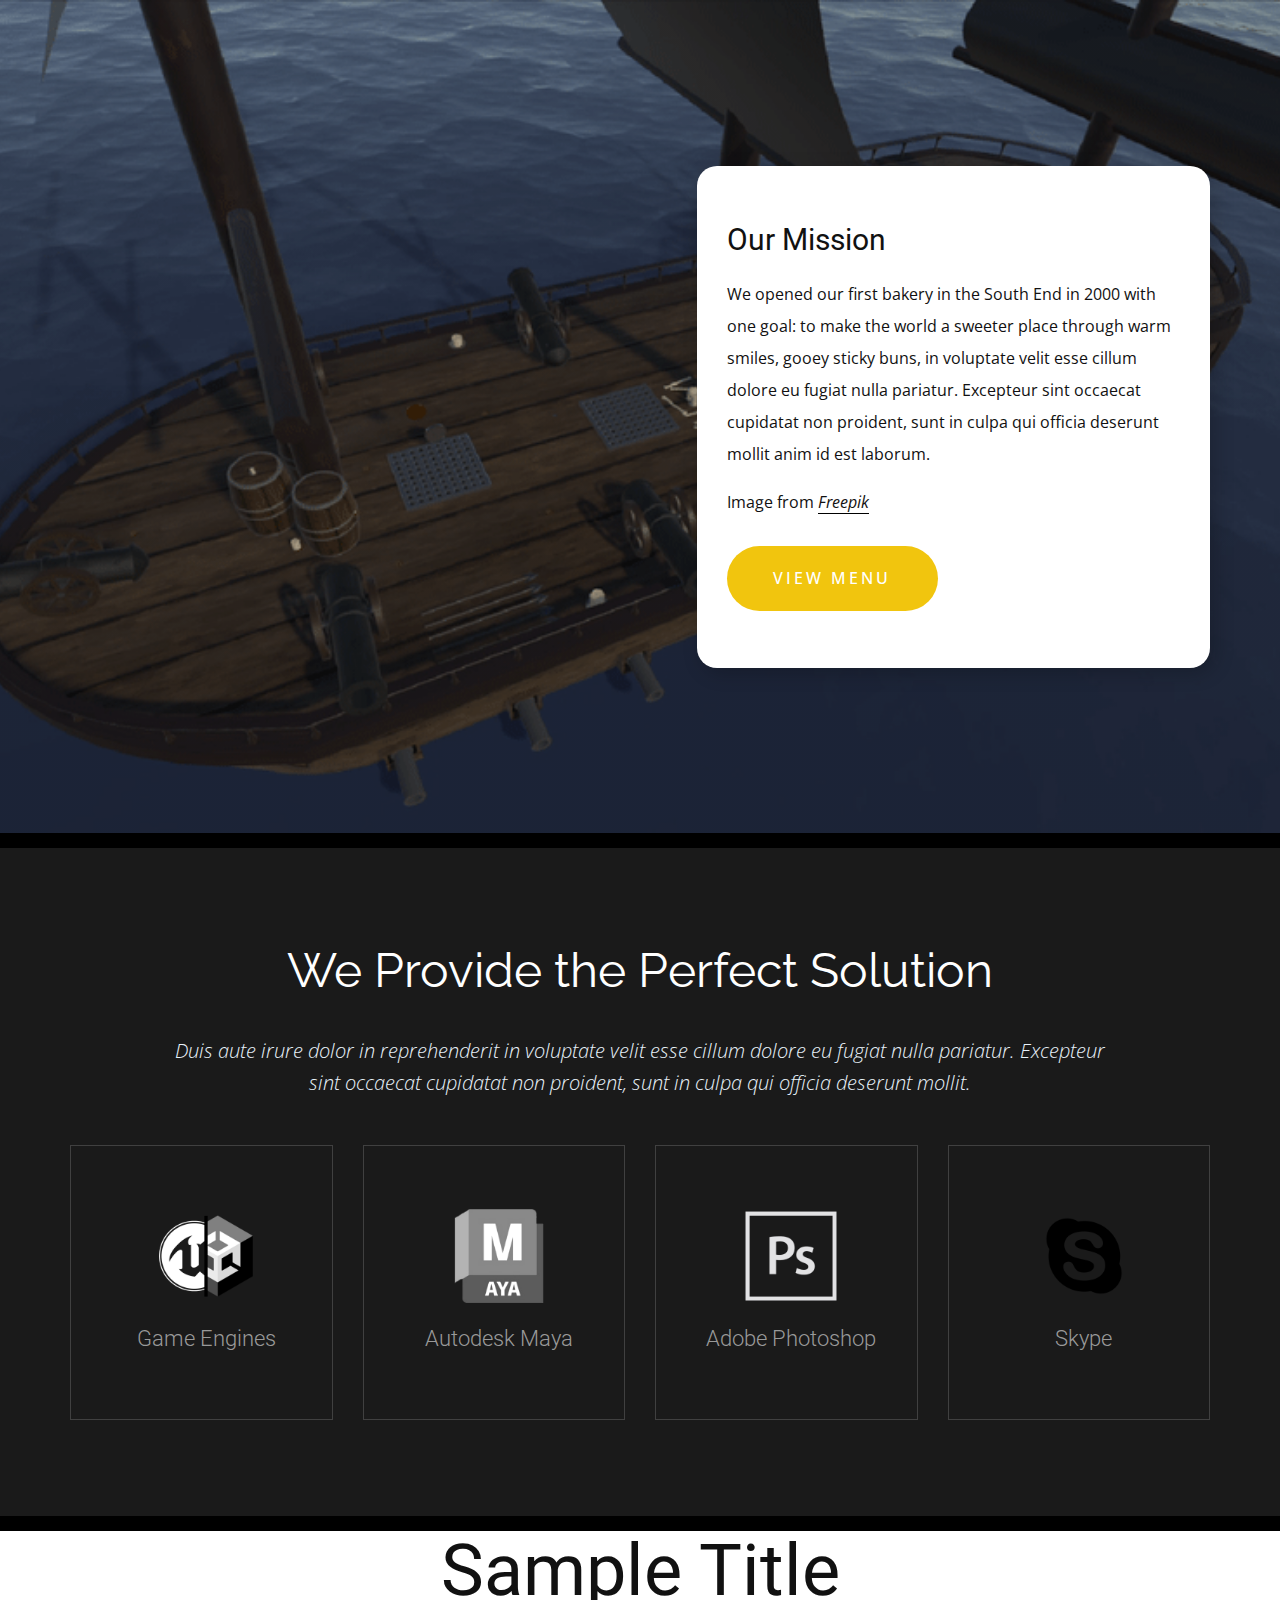
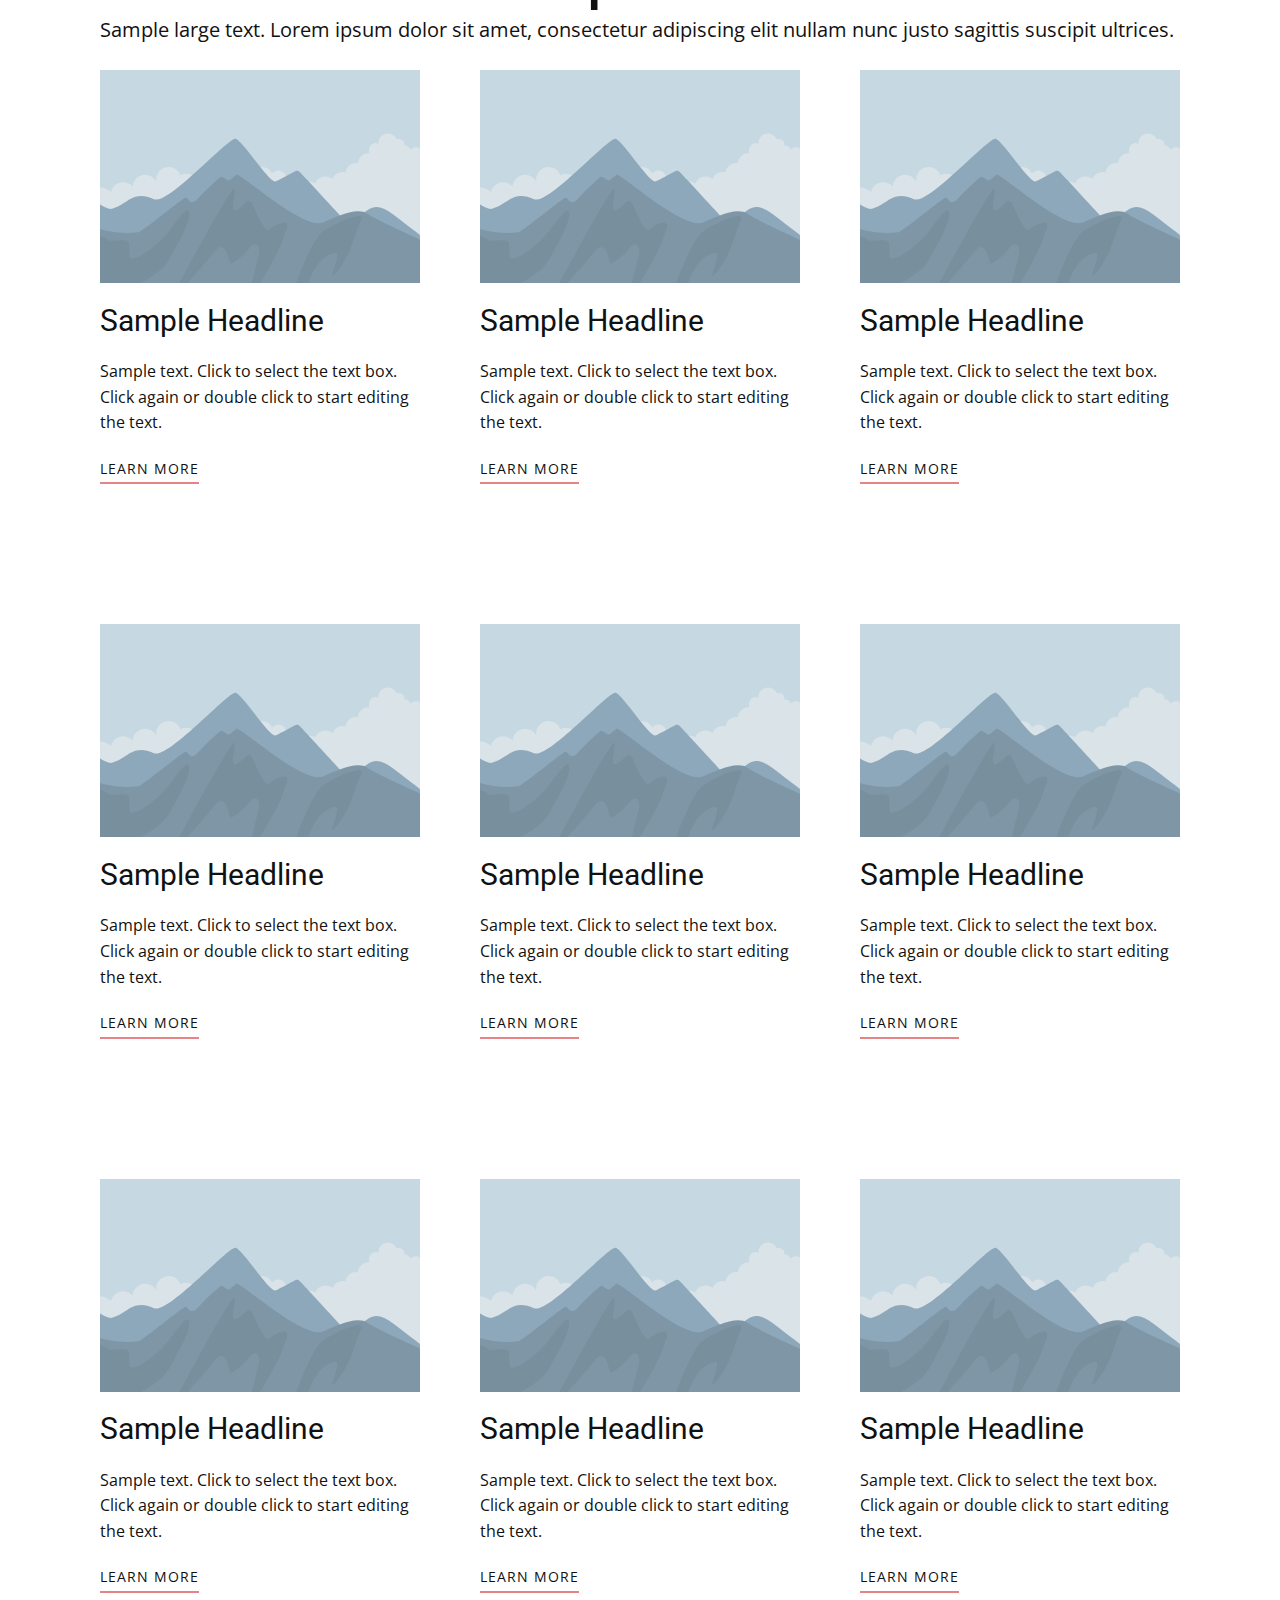
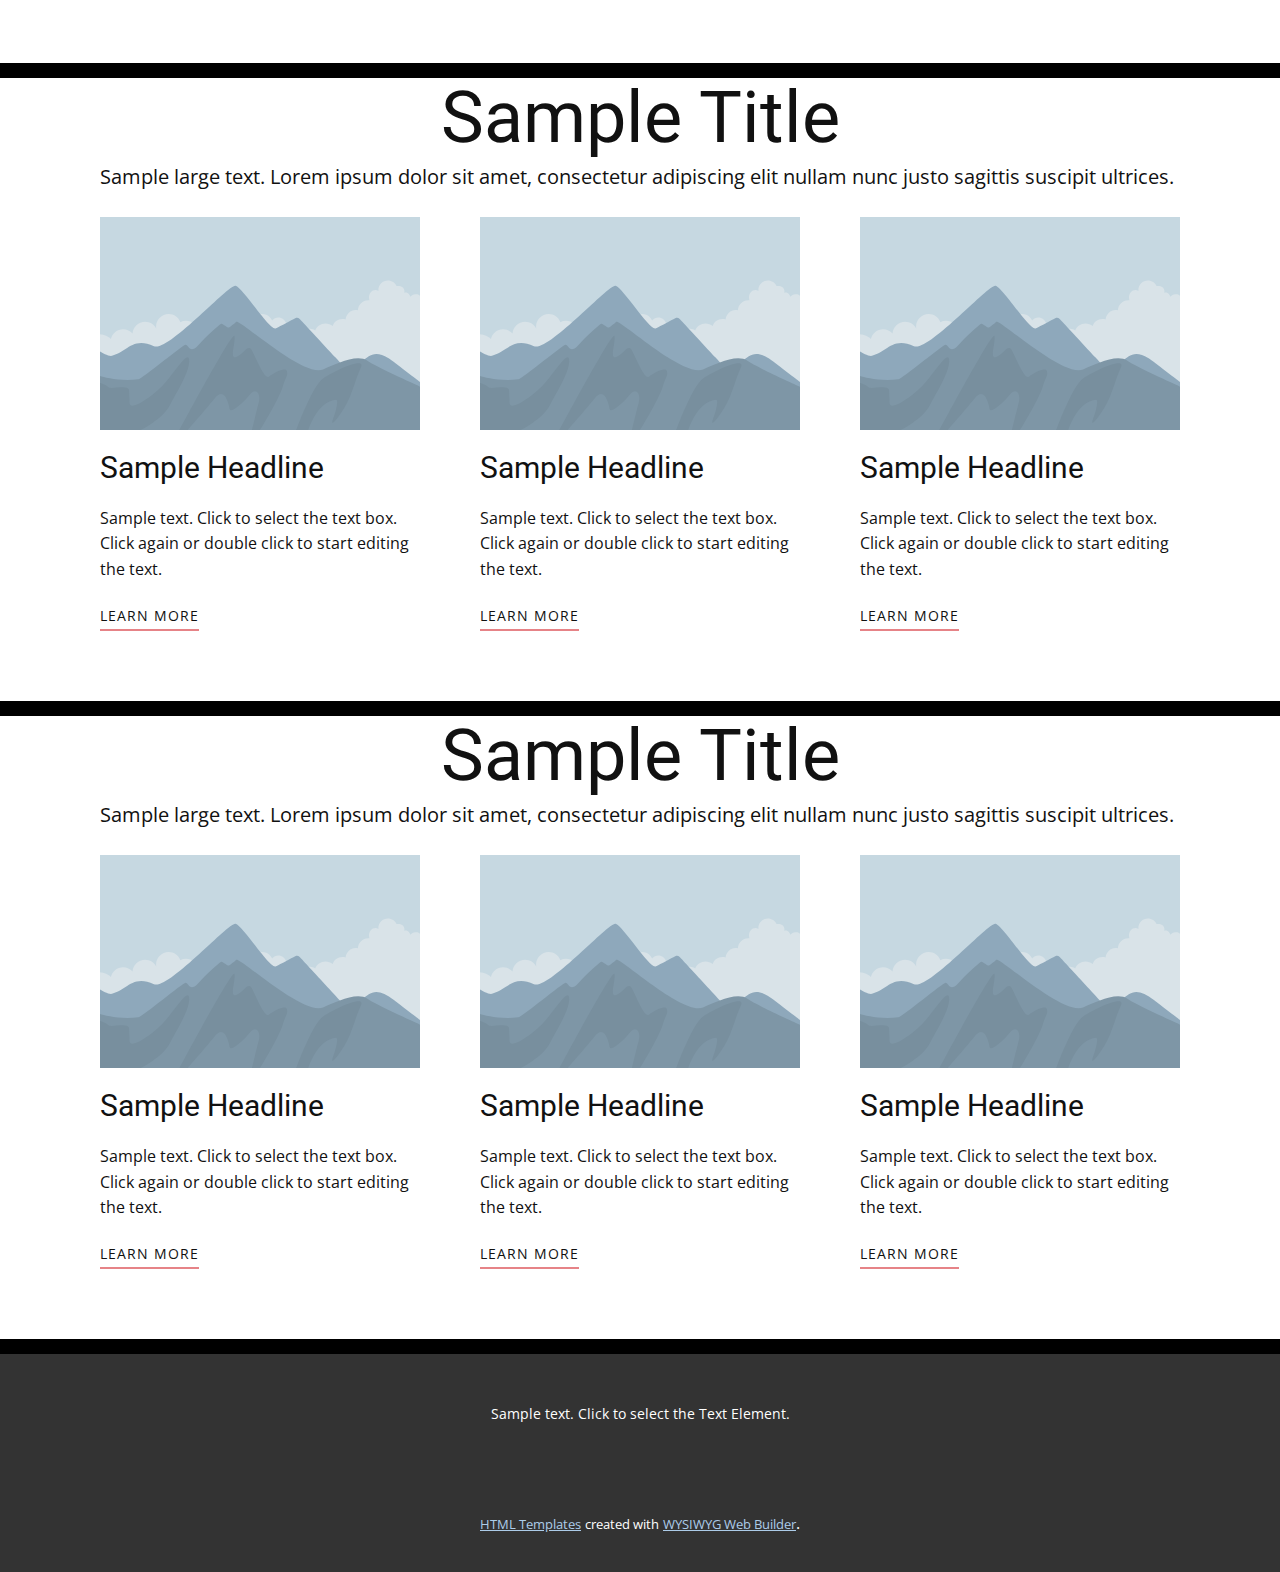
==== Portfolio.html @ b8f22a16 "New Design" ====
<!DOCTYPE html>
<html style="font-size: 16px;" lang="en"><head>
    <meta name="viewport" content="width=device-width, initial-scale=1.0">
    <meta charset="utf-8">
    <meta name="keywords" content="Visual Design&amp;amp; Art Director, ​We Provide the Perfect Solution, Be the first to know, Capabilities, What We Do, Brand Identity, ​We design digital products and brands, Our Projects, Contact Us">
    <meta name="description" content="">
    <title>Portfolio</title>
    <link rel="stylesheet" href="nicepage.css" media="screen">
<link rel="stylesheet" href="Portfolio.css" media="screen">
    <script class="u-script" type="text/javascript" src="jquery.js" defer=""></script>
    <script class="u-script" type="text/javascript" src="nicepage.js" defer=""></script>
    <meta name="generator" content="Nicepage 5.0.7, nicepage.com">
    <link id="u-theme-google-font" rel="stylesheet" href="https://fonts.googleapis.com/css?family=Roboto:100,100i,300,300i,400,400i,500,500i,700,700i,900,900i|Open+Sans:300,300i,400,400i,500,500i,600,600i,700,700i,800,800i">
    <link id="u-page-google-font" rel="stylesheet" href="https://fonts.googleapis.com/css?family=Raleway:100,100i,200,200i,300,300i,400,400i,500,500i,600,600i,700,700i,800,800i,900,900i">
    
    
    
    
    
    
    
    
    
    
    
    
    
    <script type="application/ld+json">{
		"@context": "http://schema.org",
		"@type": "Organization",
		"name": ""
}</script>
    <meta name="theme-color" content="#478ac9">
    <meta property="og:title" content="Portfolio">
    <meta property="og:type" content="website">
  </head>
  <body class="u-body u-overlap u-xl-mode" data-lang="en"><header class="u-clearfix u-header u-header" id="sec-12fc"><div class="u-clearfix u-sheet u-sheet-1"></div></header> 
    <section class="u-clearfix u-container-align-right-lg u-container-align-right-xl u-image u-shading u-section-1" id="carousel_44d6" data-image-width="853" data-image-height="480">
      <div class="u-clearfix u-sheet u-valign-middle-lg u-valign-middle-sm u-valign-middle-xl u-valign-middle-xs u-sheet-1">
        <div class="u-container-style u-group u-radius-20 u-shape-round u-white u-group-1">
          <div class="u-container-layout u-valign-middle u-container-layout-1">
            <h3 class="u-text u-text-1">Our Mission</h3>
            <p class="u-text u-text-2"> We opened our first bakery in the South End in 2000 with one goal: to make the world a sweeter place through warm smiles, gooey sticky buns, in voluptate velit esse cillum dolore eu fugiat nulla pariatur. Excepteur sint occaecat cupidatat non proident, sunt in culpa qui officia deserunt mollit anim id est laborum.</p>
            <p class="u-text u-text-3">Image from <a href="https://www.freepik.com/photos/man" class="u-border-1 u-border-black u-border-no-left u-border-no-right u-border-no-top u-btn u-button-link u-button-style u-none u-text-body-color u-btn-1" target="_blank" data-animation-name="" data-animation-duration="0" data-animation-delay="0" data-animation-direction="">Freepik</a>
            </p>
            <a href="https://nicepage.com/k/flask-html-templates" class="u-active-black u-align-left u-btn u-btn-round u-button-style u-hover-black u-palette-3-base u-radius-50 u-text-active-white u-text-body-alt-color u-text-hover-white u-btn-2" data-animation-name="" data-animation-duration="0" data-animation-delay="0" data-animation-direction="">View Menu</a>
          </div>
        </div>
      </div>
    </section>
    <section class="u-clearfix u-valign-middle u-section-2" id="sec-dc78">
      <div class="u-black u-expanded-width u-shape u-shape-rectangle u-shape-1"></div>
    </section>
    <section class="u-align-center u-clearfix u-grey-90 u-section-3" id="sec-1633">
      <div class="u-clearfix u-sheet u-valign-middle u-sheet-1">
        <h2 class="u-custom-font u-font-raleway u-text u-text-1"> We Provide the Perfect Solution</h2>
        <p class="u-text u-text-palette-1-light-3 u-text-2"> Duis aute irure dolor in reprehenderit in voluptate velit esse cillum dolore eu fugiat nulla pariatur. Excepteur sint occaecat cupidatat non proident, sunt in culpa qui officia deserunt mollit.</p>
        <div class="u-expanded-width u-list u-list-1">
          <div class="u-repeater u-repeater-1">
            <div class="u-border-1 u-border-grey-75 u-container-style u-list-item u-repeater-item u-shape-rectangle u-list-item-1">
              <div class="u-container-layout u-similar-container u-container-layout-1"><span class="u-file-icon u-icon u-icon-1"><img src="images/engines.png" alt=""></span>
                <h3 class="u-align-center u-text u-text-grey-40 u-text-3">Game Engines<br>
                </h3>
              </div>
            </div>
            <div class="u-align-center u-border-1 u-border-grey-75 u-container-style u-list-item u-repeater-item u-shape-rectangle u-list-item-2">
              <div class="u-container-layout u-similar-container u-container-layout-2"><span class="u-file-icon u-icon u-icon-2"><img src="images/maya.png" alt=""></span>
                <h3 class="u-align-center u-text u-text-grey-40 u-text-4">Autodesk Maya</h3>
              </div>
            </div>
            <div class="u-align-center u-border-1 u-border-grey-75 u-container-style u-list-item u-repeater-item u-shape-rectangle u-list-item-3">
              <div class="u-container-layout u-similar-container u-container-layout-3"><span class="u-file-icon u-icon u-icon-3"><img src="images/ps.png" alt=""></span>
                <h3 class="u-align-center u-text u-text-grey-40 u-text-5"> Adobe Photoshop</h3>
              </div>
            </div>
            <div class="u-align-center u-border-1 u-border-grey-75 u-container-style u-list-item u-repeater-item u-shape-rectangle u-list-item-4">
              <div class="u-container-layout u-similar-container u-container-layout-4"><span class="u-file-icon u-icon u-icon-4"><img src="images/3128224.png" alt=""></span>
                <h3 class="u-align-center u-text u-text-grey-40 u-text-6"> Skype</h3>
              </div>
            </div>
          </div>
        </div>
      </div>
    </section>
    <section class="u-clearfix u-valign-middle u-section-4" id="sec-2957">
      <div class="u-black u-expanded-width u-shape u-shape-rectangle u-shape-1"></div>
    </section>
    <section class="u-clearfix u-section-5" id="sec-bbcf">
      <div class="u-clearfix u-sheet u-sheet-1">
        <h1 class="u-align-center u-text u-text-default u-title u-text-1">Sample Title</h1>
        <p class="u-align-center u-large-text u-text u-text-default u-text-variant u-text-2">Sample large text. Lorem ipsum dolor sit amet, consectetur adipiscing elit nullam nunc justo sagittis suscipit ultrices.</p>
        <div class="u-expanded-width u-list u-list-1">
          <div class="u-repeater u-repeater-1">
            <div class="u-container-style u-list-item u-repeater-item">
              <div class="u-container-layout u-similar-container u-container-layout-1">
                <img alt="" class="u-expanded-width u-image u-image-default u-image-1" data-image-width="2000" data-image-height="1333" src="[data-uri]">
                <h3 class="u-text u-text-default u-text-3">Sample Headline</h3>
                <p class="u-text u-text-4">Sample text. Click to select the text box. Click again or double click to start editing the text.</p>
                <a href="" class="u-active-none u-border-2 u-border-hover-palette-2-base u-border-palette-2-light-1 u-btn u-button-style u-hover-none u-none u-text-body-color u-btn-1">learn more</a>
              </div>
            </div>
            <div class="u-container-style u-list-item u-repeater-item">
              <div class="u-container-layout u-similar-container u-container-layout-2">
                <img alt="" class="u-expanded-width u-image u-image-default u-image-2" data-image-width="2000" data-image-height="1333" src="[data-uri]">
                <h3 class="u-text u-text-default u-text-5">Sample Headline</h3>
                <p class="u-text u-text-6">Sample text. Click to select the text box. Click again or double click to start editing the text.</p>
                <a href="" class="u-active-none u-border-2 u-border-hover-palette-2-base u-border-palette-2-light-1 u-btn u-button-style u-hover-none u-none u-text-body-color u-btn-2">learn more</a>
              </div>
            </div>
            <div class="u-container-style u-list-item u-repeater-item">
              <div class="u-container-layout u-similar-container u-container-layout-3">
                <img alt="" class="u-expanded-width u-image u-image-default u-image-3" data-image-width="2000" data-image-height="1333" src="[data-uri]">
                <h3 class="u-text u-text-default u-text-7">Sample Headline</h3>
                <p class="u-text u-text-8">Sample text. Click to select the text box. Click again or double click to start editing the text.</p>
                <a href="" class="u-active-none u-border-2 u-border-hover-palette-2-base u-border-palette-2-light-1 u-btn u-button-style u-hover-none u-none u-text-body-color u-btn-3">learn more</a>
              </div>
            </div>
          </div>
        </div>
      </div>
    </section>
    <section class="u-clearfix u-section-6" id="carousel_a916">
      <div class="u-clearfix u-sheet u-valign-middle u-sheet-1">
        <div class="u-expanded-width u-list u-list-1">
          <div class="u-repeater u-repeater-1">
            <div class="u-container-style u-list-item u-repeater-item">
              <div class="u-container-layout u-similar-container u-container-layout-1">
                <img alt="" class="u-expanded-width u-image u-image-default u-image-1" data-image-width="2000" data-image-height="1333" src="[data-uri]">
                <h3 class="u-text u-text-default u-text-1">Sample Headline</h3>
                <p class="u-text u-text-2">Sample text. Click to select the text box. Click again or double click to start editing the text.</p>
                <a href="" class="u-active-none u-border-2 u-border-hover-palette-2-base u-border-palette-2-light-1 u-btn u-button-style u-hover-none u-none u-text-body-color u-btn-1">learn more</a>
              </div>
            </div>
            <div class="u-container-style u-list-item u-repeater-item">
              <div class="u-container-layout u-similar-container u-container-layout-2">
                <img alt="" class="u-expanded-width u-image u-image-default u-image-2" data-image-width="2000" data-image-height="1333" src="[data-uri]">
                <h3 class="u-text u-text-default u-text-3">Sample Headline</h3>
                <p class="u-text u-text-4">Sample text. Click to select the text box. Click again or double click to start editing the text.</p>
                <a href="" class="u-active-none u-border-2 u-border-hover-palette-2-base u-border-palette-2-light-1 u-btn u-button-style u-hover-none u-none u-text-body-color u-btn-2">learn more</a>
              </div>
            </div>
            <div class="u-container-style u-list-item u-repeater-item">
              <div class="u-container-layout u-similar-container u-container-layout-3">
                <img alt="" class="u-expanded-width u-image u-image-default u-image-3" data-image-width="2000" data-image-height="1333" src="[data-uri]">
                <h3 class="u-text u-text-default u-text-5">Sample Headline</h3>
                <p class="u-text u-text-6">Sample text. Click to select the text box. Click again or double click to start editing the text.</p>
                <a href="" class="u-active-none u-border-2 u-border-hover-palette-2-base u-border-palette-2-light-1 u-btn u-button-style u-hover-none u-none u-text-body-color u-btn-3">learn more</a>
              </div>
            </div>
          </div>
        </div>
      </div>
    </section>
    <section class="u-clearfix u-section-7" id="carousel_9f82">
      <div class="u-clearfix u-sheet u-valign-middle u-sheet-1">
        <div class="u-expanded-width u-list u-list-1">
          <div class="u-repeater u-repeater-1">
            <div class="u-container-style u-list-item u-repeater-item">
              <div class="u-container-layout u-similar-container u-container-layout-1">
                <img alt="" class="u-expanded-width u-image u-image-default u-image-1" data-image-width="2000" data-image-height="1333" src="[data-uri]">
                <h3 class="u-text u-text-default u-text-1">Sample Headline</h3>
                <p class="u-text u-text-2">Sample text. Click to select the text box. Click again or double click to start editing the text.</p>
                <a href="" class="u-active-none u-border-2 u-border-hover-palette-2-base u-border-palette-2-light-1 u-btn u-button-style u-hover-none u-none u-text-body-color u-btn-1">learn more</a>
              </div>
            </div>
            <div class="u-container-style u-list-item u-repeater-item">
              <div class="u-container-layout u-similar-container u-container-layout-2">
                <img alt="" class="u-expanded-width u-image u-image-default u-image-2" data-image-width="2000" data-image-height="1333" src="[data-uri]">
                <h3 class="u-text u-text-default u-text-3">Sample Headline</h3>
                <p class="u-text u-text-4">Sample text. Click to select the text box. Click again or double click to start editing the text.</p>
                <a href="" class="u-active-none u-border-2 u-border-hover-palette-2-base u-border-palette-2-light-1 u-btn u-button-style u-hover-none u-none u-text-body-color u-btn-2">learn more</a>
              </div>
            </div>
            <div class="u-container-style u-list-item u-repeater-item">
              <div class="u-container-layout u-similar-container u-container-layout-3">
                <img alt="" class="u-expanded-width u-image u-image-default u-image-3" data-image-width="2000" data-image-height="1333" src="[data-uri]">
                <h3 class="u-text u-text-default u-text-5">Sample Headline</h3>
                <p class="u-text u-text-6">Sample text. Click to select the text box. Click again or double click to start editing the text.</p>
                <a href="" class="u-active-none u-border-2 u-border-hover-palette-2-base u-border-palette-2-light-1 u-btn u-button-style u-hover-none u-none u-text-body-color u-btn-3">learn more</a>
              </div>
            </div>
          </div>
        </div>
      </div>
    </section>
    <section class="u-clearfix u-valign-middle u-section-8" id="sec-6598">
      <div class="u-black u-expanded-width u-shape u-shape-rectangle u-shape-1"></div>
    </section>
    <section class="u-clearfix u-section-9" id="carousel_6304">
      <div class="u-clearfix u-sheet u-sheet-1">
        <h1 class="u-align-center u-text u-text-default u-title u-text-1">Sample Title</h1>
        <p class="u-align-center u-large-text u-text u-text-default u-text-variant u-text-2">Sample large text. Lorem ipsum dolor sit amet, consectetur adipiscing elit nullam nunc justo sagittis suscipit ultrices.</p>
        <div class="u-expanded-width u-list u-list-1">
          <div class="u-repeater u-repeater-1">
            <div class="u-container-style u-list-item u-repeater-item">
              <div class="u-container-layout u-similar-container u-container-layout-1">
                <img alt="" class="u-expanded-width u-image u-image-default u-image-1" data-image-width="2000" data-image-height="1333" src="[data-uri]">
                <h3 class="u-text u-text-default u-text-3">Sample Headline</h3>
                <p class="u-text u-text-4">Sample text. Click to select the text box. Click again or double click to start editing the text.</p>
                <a href="" class="u-active-none u-border-2 u-border-hover-palette-2-base u-border-palette-2-light-1 u-btn u-button-style u-hover-none u-none u-text-body-color u-btn-1">learn more</a>
              </div>
            </div>
            <div class="u-container-style u-list-item u-repeater-item">
              <div class="u-container-layout u-similar-container u-container-layout-2">
                <img alt="" class="u-expanded-width u-image u-image-default u-image-2" data-image-width="2000" data-image-height="1333" src="[data-uri]">
                <h3 class="u-text u-text-default u-text-5">Sample Headline</h3>
                <p class="u-text u-text-6">Sample text. Click to select the text box. Click again or double click to start editing the text.</p>
                <a href="" class="u-active-none u-border-2 u-border-hover-palette-2-base u-border-palette-2-light-1 u-btn u-button-style u-hover-none u-none u-text-body-color u-btn-2">learn more</a>
              </div>
            </div>
            <div class="u-container-style u-list-item u-repeater-item">
              <div class="u-container-layout u-similar-container u-container-layout-3">
                <img alt="" class="u-expanded-width u-image u-image-default u-image-3" data-image-width="2000" data-image-height="1333" src="[data-uri]">
                <h3 class="u-text u-text-default u-text-7">Sample Headline</h3>
                <p class="u-text u-text-8">Sample text. Click to select the text box. Click again or double click to start editing the text.</p>
                <a href="" class="u-active-none u-border-2 u-border-hover-palette-2-base u-border-palette-2-light-1 u-btn u-button-style u-hover-none u-none u-text-body-color u-btn-3">learn more</a>
              </div>
            </div>
          </div>
        </div>
      </div>
    </section>
    <section class="u-clearfix u-valign-middle u-section-10" id="sec-287c">
      <div class="u-black u-expanded-width u-shape u-shape-rectangle u-shape-1"></div>
    </section>
    <section class="u-clearfix u-section-11" id="carousel_9f7c">
      <div class="u-clearfix u-sheet u-sheet-1">
        <h1 class="u-align-center u-text u-text-default u-title u-text-1">Sample Title</h1>
        <p class="u-align-center u-large-text u-text u-text-default u-text-variant u-text-2">Sample large text. Lorem ipsum dolor sit amet, consectetur adipiscing elit nullam nunc justo sagittis suscipit ultrices.</p>
        <div class="u-expanded-width u-list u-list-1">
          <div class="u-repeater u-repeater-1">
            <div class="u-container-style u-list-item u-repeater-item">
              <div class="u-container-layout u-similar-container u-container-layout-1">
                <img alt="" class="u-expanded-width u-image u-image-default u-image-1" data-image-width="2000" data-image-height="1333" src="[data-uri]">
                <h3 class="u-text u-text-default u-text-3">Sample Headline</h3>
                <p class="u-text u-text-4">Sample text. Click to select the text box. Click again or double click to start editing the text.</p>
                <a href="" class="u-active-none u-border-2 u-border-hover-palette-2-base u-border-palette-2-light-1 u-btn u-button-style u-hover-none u-none u-text-body-color u-btn-1">learn more</a>
              </div>
            </div>
            <div class="u-container-style u-list-item u-repeater-item">
              <div class="u-container-layout u-similar-container u-container-layout-2">
                <img alt="" class="u-expanded-width u-image u-image-default u-image-2" data-image-width="2000" data-image-height="1333" src="[data-uri]">
                <h3 class="u-text u-text-default u-text-5">Sample Headline</h3>
                <p class="u-text u-text-6">Sample text. Click to select the text box. Click again or double click to start editing the text.</p>
                <a href="" class="u-active-none u-border-2 u-border-hover-palette-2-base u-border-palette-2-light-1 u-btn u-button-style u-hover-none u-none u-text-body-color u-btn-2">learn more</a>
              </div>
            </div>
            <div class="u-container-style u-list-item u-repeater-item">
              <div class="u-container-layout u-similar-container u-container-layout-3">
                <img alt="" class="u-expanded-width u-image u-image-default u-image-3" data-image-width="2000" data-image-height="1333" src="[data-uri]">
                <h3 class="u-text u-text-default u-text-7">Sample Headline</h3>
                <p class="u-text u-text-8">Sample text. Click to select the text box. Click again or double click to start editing the text.</p>
                <a href="" class="u-active-none u-border-2 u-border-hover-palette-2-base u-border-palette-2-light-1 u-btn u-button-style u-hover-none u-none u-text-body-color u-btn-3">learn more</a>
              </div>
            </div>
          </div>
        </div>
      </div>
    </section>
    <section class="u-clearfix u-valign-middle u-section-12" id="sec-1dd8">
      <div class="u-black u-expanded-width u-shape u-shape-rectangle u-shape-1"></div>
    </section>
    
    
    <footer class="u-align-center u-clearfix u-footer u-grey-80 u-footer" id="sec-1b45"><div class="u-clearfix u-sheet u-sheet-1">
        <p class="u-small-text u-text u-text-variant u-text-1">Sample text. Click to select the Text Element.</p>
      </div></footer>
    <section class="u-backlink u-clearfix u-grey-80">
      <a class="u-link" href="https://nicepage.com/html-templates" target="_blank">
        <span>HTML Templates</span>
      </a>
      <p class="u-text">
        <span>created with</span>
      </p>
      <a class="u-link" href="" target="_blank">
        <span>WYSIWYG Web Builder</span>
      </a>. 
    </section>
  
</body></html>
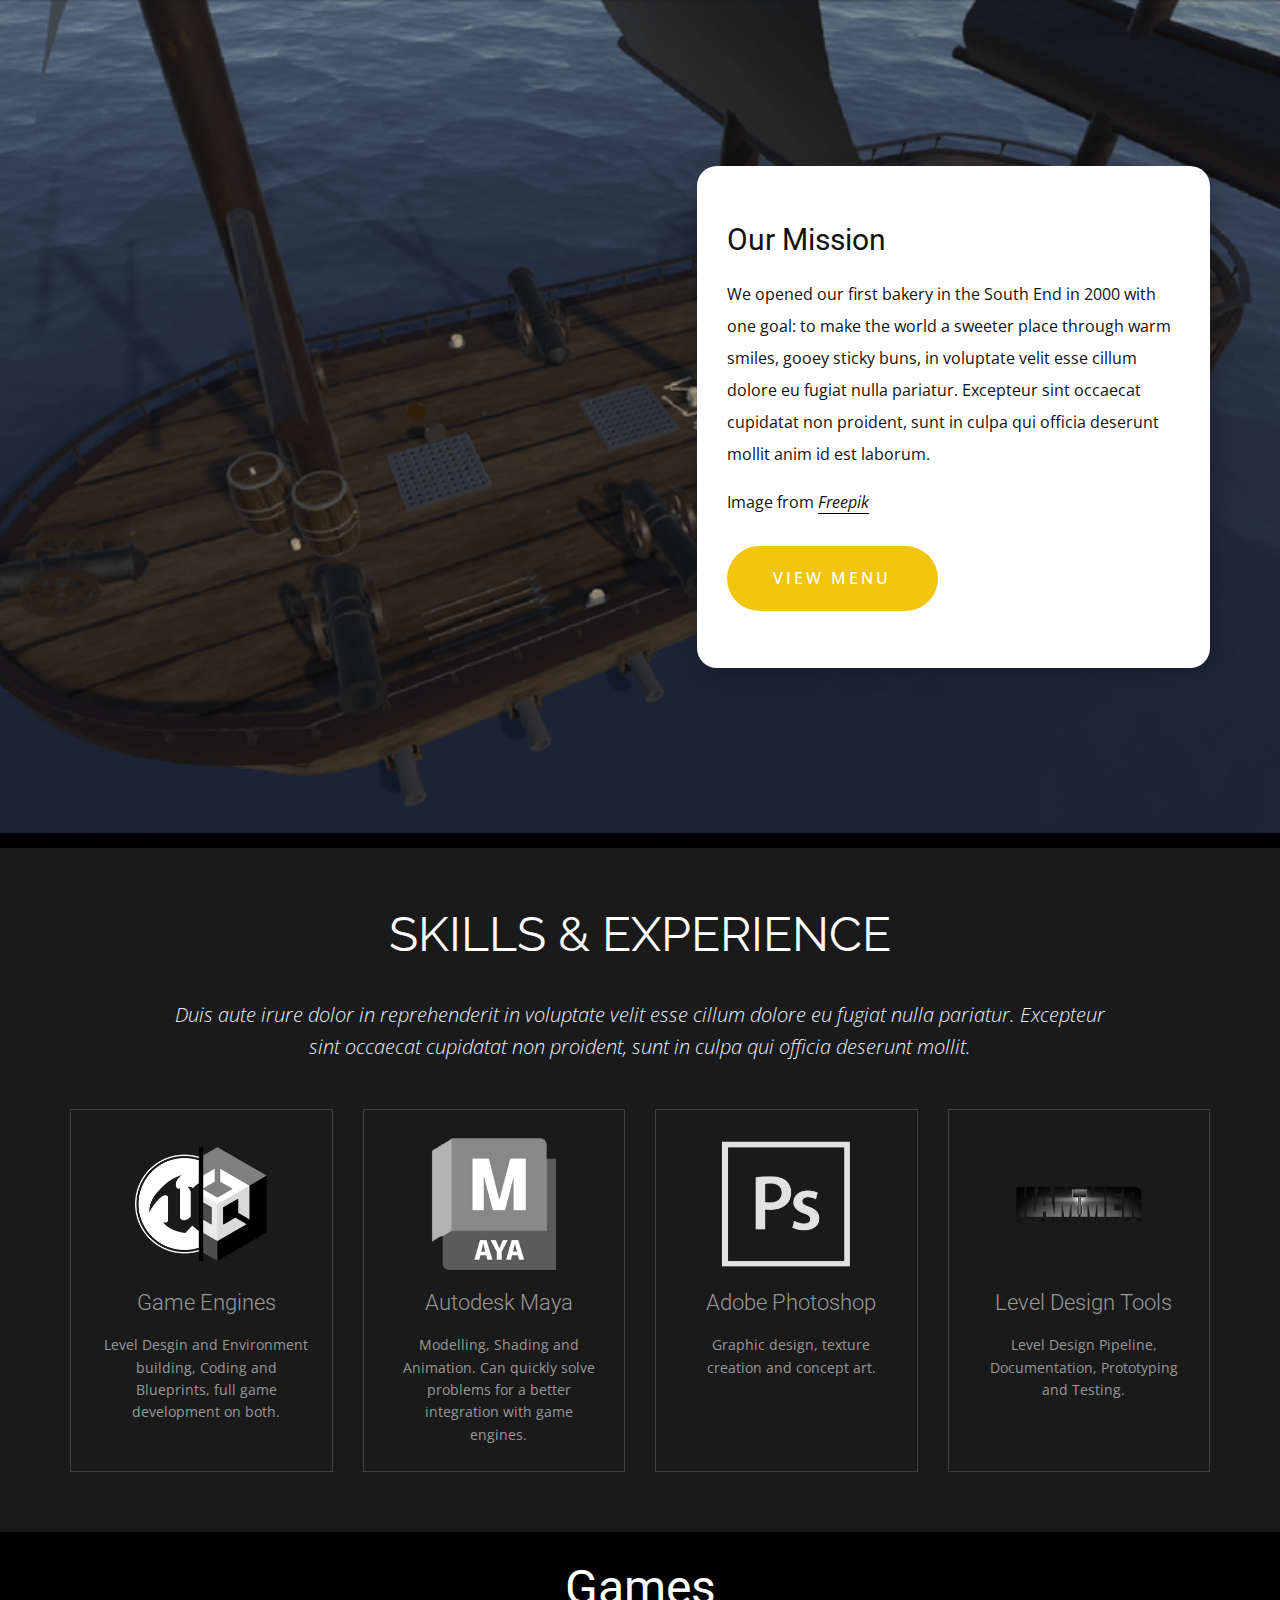
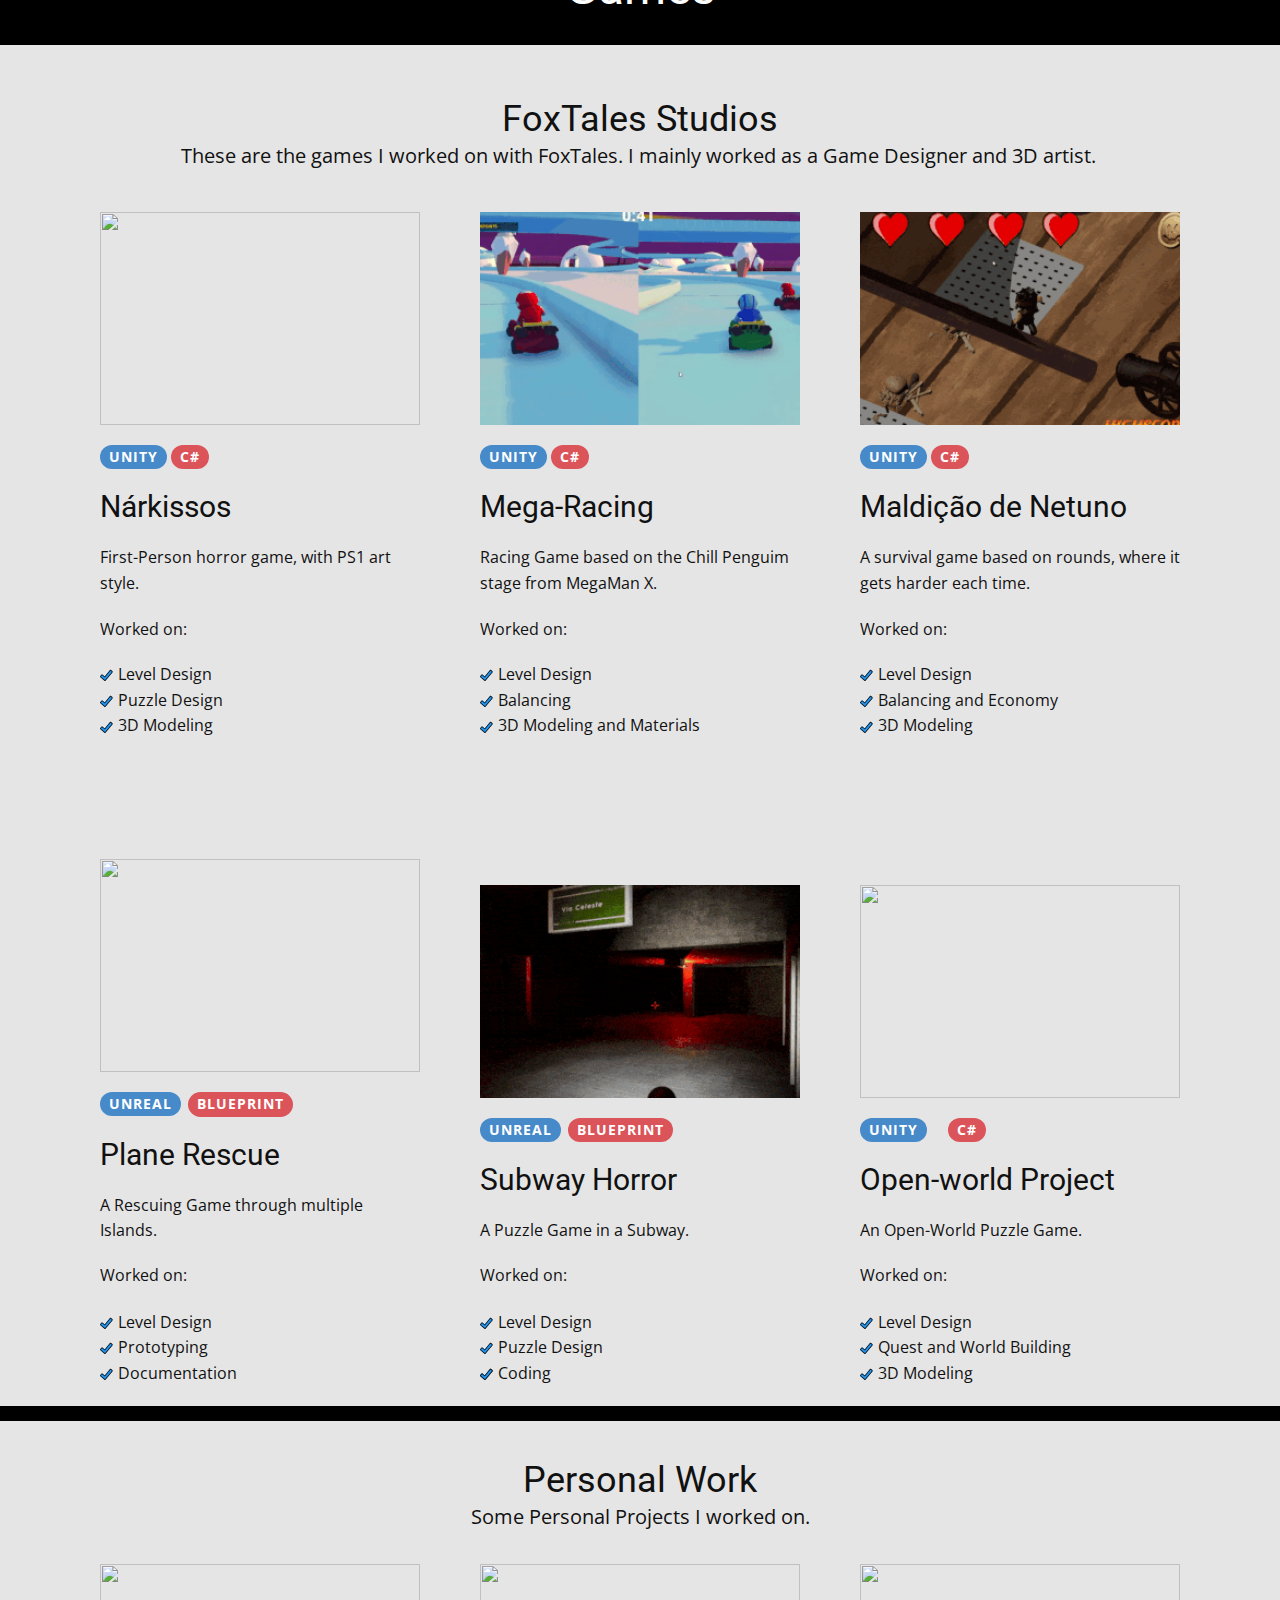
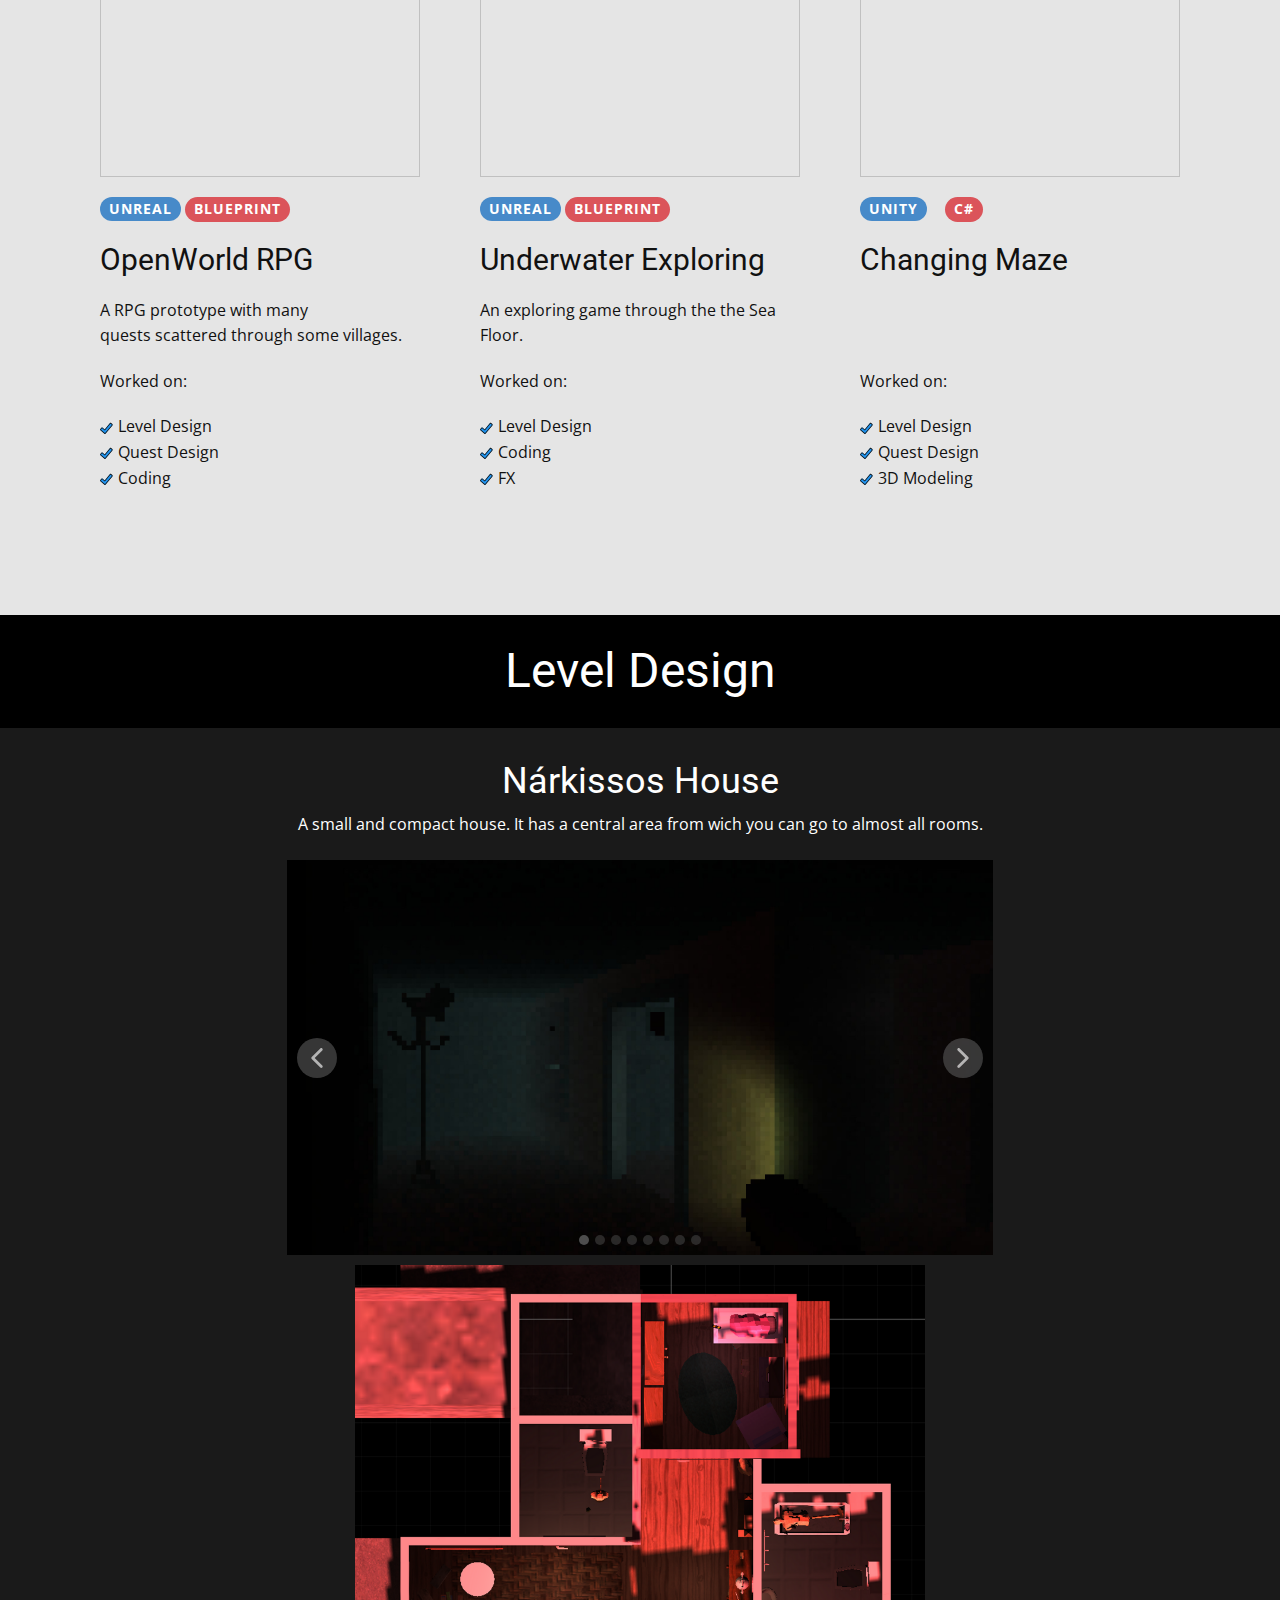
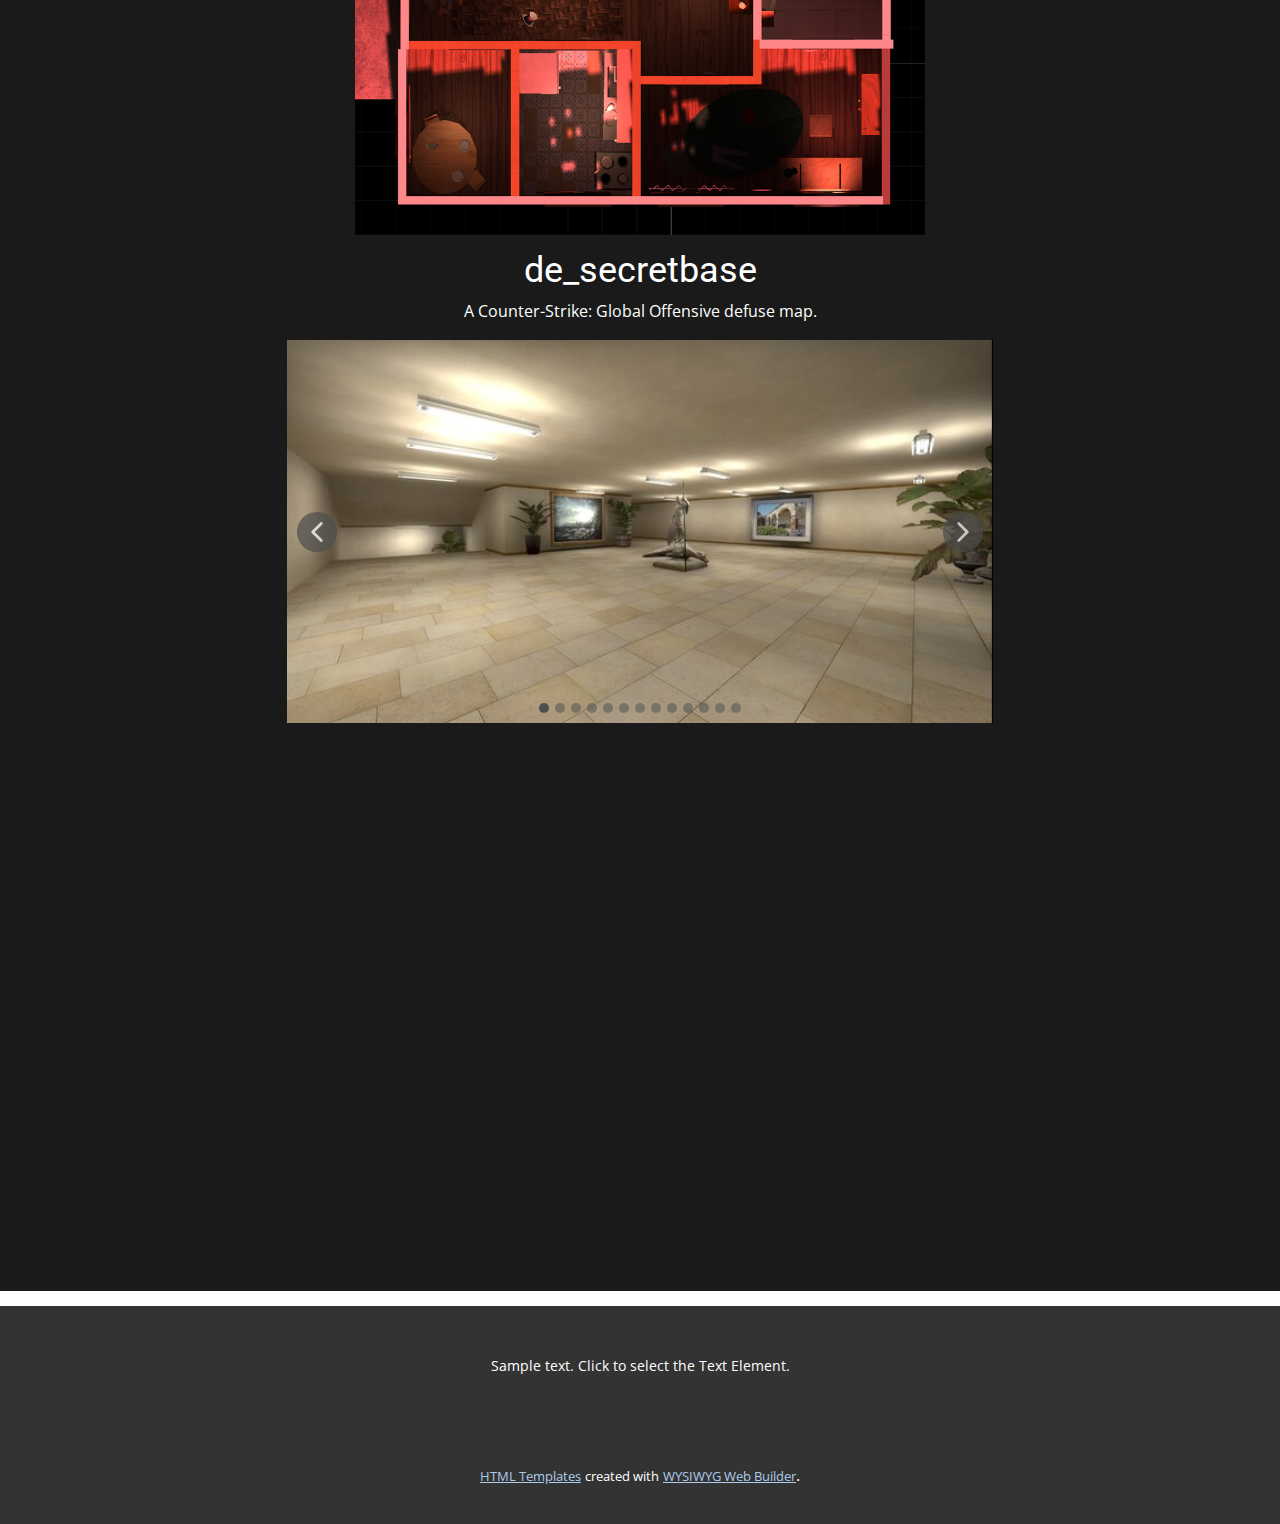
==== commit a1eb4b18: "New Layout" ====
--- a/Portfolio.html
+++ b/Portfolio.html
@@ -10,8 +10,10 @@
     <script class="u-script" type="text/javascript" src="jquery.js" defer=""></script>
     <script class="u-script" type="text/javascript" src="nicepage.js" defer=""></script>
     <meta name="generator" content="Nicepage 5.0.7, nicepage.com">
+    <link rel="icon" href="images/favicon.png">
     <link id="u-theme-google-font" rel="stylesheet" href="https://fonts.googleapis.com/css?family=Roboto:100,100i,300,300i,400,400i,500,500i,700,700i,900,900i|Open+Sans:300,300i,400,400i,500,500i,600,600i,700,700i,800,800i">
     <link id="u-page-google-font" rel="stylesheet" href="https://fonts.googleapis.com/css?family=Raleway:100,100i,200,200i,300,300i,400,400i,500,500i,600,600i,700,700i,800,800i,900,900i">
+    
     
     
     
@@ -28,10 +30,11 @@
     <script type="application/ld+json">{
 		"@context": "http://schema.org",
 		"@type": "Organization",
-		"name": ""
+		"name": "Site1"
 }</script>
     <meta name="theme-color" content="#478ac9">
     <meta property="og:title" content="Portfolio">
+    <meta property="og:description" content="">
     <meta property="og:type" content="website">
   </head>
   <body class="u-body u-overlap u-xl-mode" data-lang="en"><header class="u-clearfix u-header u-header" id="sec-12fc"><div class="u-clearfix u-sheet u-sheet-1"></div></header> 
@@ -53,7 +56,7 @@
     </section>
     <section class="u-align-center u-clearfix u-grey-90 u-section-3" id="sec-1633">
       <div class="u-clearfix u-sheet u-valign-middle u-sheet-1">
-        <h2 class="u-custom-font u-font-raleway u-text u-text-1"> We Provide the Perfect Solution</h2>
+        <h2 class="u-custom-font u-font-raleway u-text u-text-1"> SKILLS &amp; EXPERIENCE</h2>
         <p class="u-text u-text-palette-1-light-3 u-text-2"> Duis aute irure dolor in reprehenderit in voluptate velit esse cillum dolore eu fugiat nulla pariatur. Excepteur sint occaecat cupidatat non proident, sunt in culpa qui officia deserunt mollit.</p>
         <div class="u-expanded-width u-list u-list-1">
           <div class="u-repeater u-repeater-1">
@@ -61,205 +64,712 @@
               <div class="u-container-layout u-similar-container u-container-layout-1"><span class="u-file-icon u-icon u-icon-1"><img src="images/engines.png" alt=""></span>
                 <h3 class="u-align-center u-text u-text-grey-40 u-text-3">Game Engines<br>
                 </h3>
+                <p class="u-align-center u-small-text u-text u-text-grey-40 u-text-variant u-text-4"> Level Desgin and Environment building, Coding and Blueprints, full game development on both.</p>
               </div>
             </div>
             <div class="u-align-center u-border-1 u-border-grey-75 u-container-style u-list-item u-repeater-item u-shape-rectangle u-list-item-2">
               <div class="u-container-layout u-similar-container u-container-layout-2"><span class="u-file-icon u-icon u-icon-2"><img src="images/maya.png" alt=""></span>
-                <h3 class="u-align-center u-text u-text-grey-40 u-text-4">Autodesk Maya</h3>
+                <h3 class="u-align-center u-text u-text-grey-40 u-text-5">Autodesk Maya</h3>
+                <p class="u-align-center u-small-text u-text u-text-grey-40 u-text-variant u-text-6"> Modelling, Shading and Animation. Can quickly solve problems for a better integration with game engines.</p>
               </div>
             </div>
             <div class="u-align-center u-border-1 u-border-grey-75 u-container-style u-list-item u-repeater-item u-shape-rectangle u-list-item-3">
               <div class="u-container-layout u-similar-container u-container-layout-3"><span class="u-file-icon u-icon u-icon-3"><img src="images/ps.png" alt=""></span>
-                <h3 class="u-align-center u-text u-text-grey-40 u-text-5"> Adobe Photoshop</h3>
+                <h3 class="u-align-center u-text u-text-grey-40 u-text-7"> Adobe Photoshop</h3>
+                <p class="u-align-center u-small-text u-text u-text-grey-40 u-text-variant u-text-8"> Graphic design, texture creation and concept art.</p>
               </div>
             </div>
             <div class="u-align-center u-border-1 u-border-grey-75 u-container-style u-list-item u-repeater-item u-shape-rectangle u-list-item-4">
-              <div class="u-container-layout u-similar-container u-container-layout-4"><span class="u-file-icon u-icon u-icon-4"><img src="images/3128224.png" alt=""></span>
-                <h3 class="u-align-center u-text u-text-grey-40 u-text-6"> Skype</h3>
+              <div class="u-container-layout u-similar-container u-container-layout-4"><span class="u-file-icon u-icon u-icon-4"><img src="images/Hammer.png" alt=""></span>
+                <h3 class="u-align-center u-text u-text-grey-40 u-text-9"> Level Design Tools</h3>
+                <p class="u-align-center u-small-text u-text u-text-grey-40 u-text-variant u-text-10">Level Design Pipeline, Documentation, Prototyping and Testing.</p>
               </div>
             </div>
           </div>
         </div>
       </div>
     </section>
-    <section class="u-clearfix u-valign-middle u-section-4" id="sec-2957">
-      <div class="u-black u-expanded-width u-shape u-shape-rectangle u-shape-1"></div>
-    </section>
-    <section class="u-clearfix u-section-5" id="sec-bbcf">
+    <section class="u-clearfix u-section-4" id="sec-2957">
+      <div class="u-black u-container-style u-expanded-width u-group u-shape-rectangle u-group-1">
+        <div class="u-container-layout u-container-layout-1">
+          <h1 class="u-align-center u-text u-text-default u-text-1">Games</h1>
+        </div>
+      </div>
+    </section>
+    <section class="u-clearfix u-grey-10 u-section-5" id="sec-bbcf">
       <div class="u-clearfix u-sheet u-sheet-1">
-        <h1 class="u-align-center u-text u-text-default u-title u-text-1">Sample Title</h1>
-        <p class="u-align-center u-large-text u-text u-text-default u-text-variant u-text-2">Sample large text. Lorem ipsum dolor sit amet, consectetur adipiscing elit nullam nunc justo sagittis suscipit ultrices.</p>
+        <h2 class="u-align-center u-text u-text-default u-text-1">FoxTales Studios</h2>
+        <p class="u-align-center u-large-text u-text u-text-default u-text-variant u-text-2"> These are the games I worked on with FoxTales. I mainly worked as a Game Designer and 3D artist.</p>
         <div class="u-expanded-width u-list u-list-1">
           <div class="u-repeater u-repeater-1">
             <div class="u-container-style u-list-item u-repeater-item">
               <div class="u-container-layout u-similar-container u-container-layout-1">
-                <img alt="" class="u-expanded-width u-image u-image-default u-image-1" data-image-width="2000" data-image-height="1333" src="[data-uri]">
-                <h3 class="u-text u-text-default u-text-3">Sample Headline</h3>
-                <p class="u-text u-text-4">Sample text. Click to select the text box. Click again or double click to start editing the text.</p>
-                <a href="" class="u-active-none u-border-2 u-border-hover-palette-2-base u-border-palette-2-light-1 u-btn u-button-style u-hover-none u-none u-text-body-color u-btn-1">learn more</a>
+                <img alt="" class="u-expanded-width u-image u-image-default u-image-1" data-image-width="293" data-image-height="220" src="images/nark.gif">
+                <a href="https://nicepage.com/website-builder" class="u-btn u-btn-round u-button-style u-hover-palette-1-light-1 u-palette-1-base u-radius-50 u-btn-1">Unity</a>
+                <a href="https://nicepage.com/website-builder" class="u-btn u-btn-round u-button-style u-hover-palette-1-light-1 u-palette-2-base u-radius-50 u-btn-2">C#</a>
+                <h3 class="u-text u-text-default u-text-3"> Nárkissos</h3>
+                <p class="u-text u-text-4"> First-Person horror game, with PS1 art style.</p>
+                <p class="u-text u-text-5">Worked on:</p>
+                <ul class="u-custom-list u-text u-text-6">
+                  <li>
+                    <div class="u-list-icon">
+                      <svg xmlns="http://www.w3.org/2000/svg" xmlns:xlink="http://www.w3.org/1999/xlink" version="1.1" xml:space="preserve" class="u-svg-content" viewBox="0 0 24 24" id="svg-991a"><path d="m23.526 5.101c-.04-.399-.231-.759-.541-1.014l-2.318-1.904c-.639-.524-1.585-.432-2.111.207l-9.745 11.86-3.916-3.355c-.628-.536-1.576-.465-2.115.163l-1.952 2.278c-.261.304-.388.691-.357 1.091s.215.764.52 1.024l7.403 6.346c.275.235.616.361.974.361.044 0 .089-.002.134-.006.405-.036.77-.229 1.028-.542l12.662-15.411c.255-.309.373-.7.334-1.098z" fill="#2196f3"></path><path d="m.638 13.173c-.304.354-.452.807-.417 1.273.036.466.251.891.606 1.194l7.403 6.346v.001c.321.273.719.421 1.136.421.052 0 .104-.003.156-.007.472-.042.898-.266 1.199-.632l12.665-15.411c.613-.746.504-1.852-.242-2.464l-2.318-1.904c-.744-.612-1.848-.504-2.463.24l-9.584 11.665-3.722-3.189c-.732-.627-1.839-.543-2.467.189zm3.444-1.329 4.303 3.688c.153.131.348.196.554.178.201-.018.386-.115.514-.271l10.07-12.255c.087-.107.246-.123.352-.035l2.318 1.904c.107.088.123.246.035.353l-12.664 15.41c-.058.07-.132.087-.171.09-.039.006-.115.001-.185-.059l-7.404-6.346c-.068-.059-.083-.132-.086-.171-.003-.038.001-.113.06-.182l1.952-2.278c.089-.102.247-.116.352-.026z"></path></svg>
+                    </div>Level Design
+                  </li>
+                  <li>
+                    <div class="u-list-icon">
+                      <svg xmlns="http://www.w3.org/2000/svg" xmlns:xlink="http://www.w3.org/1999/xlink" version="1.1" xml:space="preserve" class="u-svg-content" viewBox="0 0 24 24" id="svg-991a"><path d="m23.526 5.101c-.04-.399-.231-.759-.541-1.014l-2.318-1.904c-.639-.524-1.585-.432-2.111.207l-9.745 11.86-3.916-3.355c-.628-.536-1.576-.465-2.115.163l-1.952 2.278c-.261.304-.388.691-.357 1.091s.215.764.52 1.024l7.403 6.346c.275.235.616.361.974.361.044 0 .089-.002.134-.006.405-.036.77-.229 1.028-.542l12.662-15.411c.255-.309.373-.7.334-1.098z" fill="#2196f3"></path><path d="m.638 13.173c-.304.354-.452.807-.417 1.273.036.466.251.891.606 1.194l7.403 6.346v.001c.321.273.719.421 1.136.421.052 0 .104-.003.156-.007.472-.042.898-.266 1.199-.632l12.665-15.411c.613-.746.504-1.852-.242-2.464l-2.318-1.904c-.744-.612-1.848-.504-2.463.24l-9.584 11.665-3.722-3.189c-.732-.627-1.839-.543-2.467.189zm3.444-1.329 4.303 3.688c.153.131.348.196.554.178.201-.018.386-.115.514-.271l10.07-12.255c.087-.107.246-.123.352-.035l2.318 1.904c.107.088.123.246.035.353l-12.664 15.41c-.058.07-.132.087-.171.09-.039.006-.115.001-.185-.059l-7.404-6.346c-.068-.059-.083-.132-.086-.171-.003-.038.001-.113.06-.182l1.952-2.278c.089-.102.247-.116.352-.026z"></path></svg>
+                    </div>Puzzle Design
+                  </li>
+                  <li>
+                    <div class="u-list-icon">
+                      <svg xmlns="http://www.w3.org/2000/svg" xmlns:xlink="http://www.w3.org/1999/xlink" version="1.1" xml:space="preserve" class="u-svg-content" viewBox="0 0 24 24" id="svg-991a"><path d="m23.526 5.101c-.04-.399-.231-.759-.541-1.014l-2.318-1.904c-.639-.524-1.585-.432-2.111.207l-9.745 11.86-3.916-3.355c-.628-.536-1.576-.465-2.115.163l-1.952 2.278c-.261.304-.388.691-.357 1.091s.215.764.52 1.024l7.403 6.346c.275.235.616.361.974.361.044 0 .089-.002.134-.006.405-.036.77-.229 1.028-.542l12.662-15.411c.255-.309.373-.7.334-1.098z" fill="#2196f3"></path><path d="m.638 13.173c-.304.354-.452.807-.417 1.273.036.466.251.891.606 1.194l7.403 6.346v.001c.321.273.719.421 1.136.421.052 0 .104-.003.156-.007.472-.042.898-.266 1.199-.632l12.665-15.411c.613-.746.504-1.852-.242-2.464l-2.318-1.904c-.744-.612-1.848-.504-2.463.24l-9.584 11.665-3.722-3.189c-.732-.627-1.839-.543-2.467.189zm3.444-1.329 4.303 3.688c.153.131.348.196.554.178.201-.018.386-.115.514-.271l10.07-12.255c.087-.107.246-.123.352-.035l2.318 1.904c.107.088.123.246.035.353l-12.664 15.41c-.058.07-.132.087-.171.09-.039.006-.115.001-.185-.059l-7.404-6.346c-.068-.059-.083-.132-.086-.171-.003-.038.001-.113.06-.182l1.952-2.278c.089-.102.247-.116.352-.026z"></path></svg>
+                    </div>3D Modeling
+                  </li>
+                </ul>
               </div>
             </div>
             <div class="u-container-style u-list-item u-repeater-item">
               <div class="u-container-layout u-similar-container u-container-layout-2">
-                <img alt="" class="u-expanded-width u-image u-image-default u-image-2" data-image-width="2000" data-image-height="1333" src="[data-uri]">
-                <h3 class="u-text u-text-default u-text-5">Sample Headline</h3>
-                <p class="u-text u-text-6">Sample text. Click to select the text box. Click again or double click to start editing the text.</p>
-                <a href="" class="u-active-none u-border-2 u-border-hover-palette-2-base u-border-palette-2-light-1 u-btn u-button-style u-hover-none u-none u-text-body-color u-btn-2">learn more</a>
+                <img alt="" class="u-expanded-width u-image u-image-default u-image-2" data-image-width="293" data-image-height="220" src="images/corrida.gif">
+                <a href="https://nicepage.com/website-builder" class="u-btn u-btn-round u-button-style u-hover-palette-1-light-1 u-palette-1-base u-radius-50 u-btn-3">Unity</a>
+                <a href="https://nicepage.com/website-builder" class="u-btn u-btn-round u-button-style u-hover-palette-1-light-1 u-palette-2-base u-radius-50 u-btn-4">C#</a>
+                <h3 class="u-text u-text-default u-text-7"> Mega-Racing</h3>
+                <p class="u-text u-text-8">Racing Game based on the Chill Penguim stage from MegaMan X.</p>
+                <p class="u-text u-text-9">Worked on:</p>
+                <ul class="u-custom-list u-text u-text-10">
+                  <li>
+                    <div class="u-list-icon">
+                      <svg xmlns="http://www.w3.org/2000/svg" xmlns:xlink="http://www.w3.org/1999/xlink" version="1.1" xml:space="preserve" class="u-svg-content" viewBox="0 0 24 24" id="svg-991a"><path d="m23.526 5.101c-.04-.399-.231-.759-.541-1.014l-2.318-1.904c-.639-.524-1.585-.432-2.111.207l-9.745 11.86-3.916-3.355c-.628-.536-1.576-.465-2.115.163l-1.952 2.278c-.261.304-.388.691-.357 1.091s.215.764.52 1.024l7.403 6.346c.275.235.616.361.974.361.044 0 .089-.002.134-.006.405-.036.77-.229 1.028-.542l12.662-15.411c.255-.309.373-.7.334-1.098z" fill="#2196f3"></path><path d="m.638 13.173c-.304.354-.452.807-.417 1.273.036.466.251.891.606 1.194l7.403 6.346v.001c.321.273.719.421 1.136.421.052 0 .104-.003.156-.007.472-.042.898-.266 1.199-.632l12.665-15.411c.613-.746.504-1.852-.242-2.464l-2.318-1.904c-.744-.612-1.848-.504-2.463.24l-9.584 11.665-3.722-3.189c-.732-.627-1.839-.543-2.467.189zm3.444-1.329 4.303 3.688c.153.131.348.196.554.178.201-.018.386-.115.514-.271l10.07-12.255c.087-.107.246-.123.352-.035l2.318 1.904c.107.088.123.246.035.353l-12.664 15.41c-.058.07-.132.087-.171.09-.039.006-.115.001-.185-.059l-7.404-6.346c-.068-.059-.083-.132-.086-.171-.003-.038.001-.113.06-.182l1.952-2.278c.089-.102.247-.116.352-.026z"></path></svg>
+                    </div>Level Design
+                  </li>
+                  <li>
+                    <div class="u-list-icon">
+                      <svg xmlns="http://www.w3.org/2000/svg" xmlns:xlink="http://www.w3.org/1999/xlink" version="1.1" xml:space="preserve" class="u-svg-content" viewBox="0 0 24 24" id="svg-991a"><path d="m23.526 5.101c-.04-.399-.231-.759-.541-1.014l-2.318-1.904c-.639-.524-1.585-.432-2.111.207l-9.745 11.86-3.916-3.355c-.628-.536-1.576-.465-2.115.163l-1.952 2.278c-.261.304-.388.691-.357 1.091s.215.764.52 1.024l7.403 6.346c.275.235.616.361.974.361.044 0 .089-.002.134-.006.405-.036.77-.229 1.028-.542l12.662-15.411c.255-.309.373-.7.334-1.098z" fill="#2196f3"></path><path d="m.638 13.173c-.304.354-.452.807-.417 1.273.036.466.251.891.606 1.194l7.403 6.346v.001c.321.273.719.421 1.136.421.052 0 .104-.003.156-.007.472-.042.898-.266 1.199-.632l12.665-15.411c.613-.746.504-1.852-.242-2.464l-2.318-1.904c-.744-.612-1.848-.504-2.463.24l-9.584 11.665-3.722-3.189c-.732-.627-1.839-.543-2.467.189zm3.444-1.329 4.303 3.688c.153.131.348.196.554.178.201-.018.386-.115.514-.271l10.07-12.255c.087-.107.246-.123.352-.035l2.318 1.904c.107.088.123.246.035.353l-12.664 15.41c-.058.07-.132.087-.171.09-.039.006-.115.001-.185-.059l-7.404-6.346c-.068-.059-.083-.132-.086-.171-.003-.038.001-.113.06-.182l1.952-2.278c.089-.102.247-.116.352-.026z"></path></svg>
+                    </div>Balancing
+                  </li>
+                  <li>
+                    <div class="u-list-icon">
+                      <svg xmlns="http://www.w3.org/2000/svg" xmlns:xlink="http://www.w3.org/1999/xlink" version="1.1" xml:space="preserve" class="u-svg-content" viewBox="0 0 24 24" id="svg-991a"><path d="m23.526 5.101c-.04-.399-.231-.759-.541-1.014l-2.318-1.904c-.639-.524-1.585-.432-2.111.207l-9.745 11.86-3.916-3.355c-.628-.536-1.576-.465-2.115.163l-1.952 2.278c-.261.304-.388.691-.357 1.091s.215.764.52 1.024l7.403 6.346c.275.235.616.361.974.361.044 0 .089-.002.134-.006.405-.036.77-.229 1.028-.542l12.662-15.411c.255-.309.373-.7.334-1.098z" fill="#2196f3"></path><path d="m.638 13.173c-.304.354-.452.807-.417 1.273.036.466.251.891.606 1.194l7.403 6.346v.001c.321.273.719.421 1.136.421.052 0 .104-.003.156-.007.472-.042.898-.266 1.199-.632l12.665-15.411c.613-.746.504-1.852-.242-2.464l-2.318-1.904c-.744-.612-1.848-.504-2.463.24l-9.584 11.665-3.722-3.189c-.732-.627-1.839-.543-2.467.189zm3.444-1.329 4.303 3.688c.153.131.348.196.554.178.201-.018.386-.115.514-.271l10.07-12.255c.087-.107.246-.123.352-.035l2.318 1.904c.107.088.123.246.035.353l-12.664 15.41c-.058.07-.132.087-.171.09-.039.006-.115.001-.185-.059l-7.404-6.346c-.068-.059-.083-.132-.086-.171-.003-.038.001-.113.06-.182l1.952-2.278c.089-.102.247-.116.352-.026z"></path></svg>
+                    </div>3D ​Modeling and Materials
+                  </li>
+                </ul>
               </div>
             </div>
             <div class="u-container-style u-list-item u-repeater-item">
               <div class="u-container-layout u-similar-container u-container-layout-3">
-                <img alt="" class="u-expanded-width u-image u-image-default u-image-3" data-image-width="2000" data-image-height="1333" src="[data-uri]">
-                <h3 class="u-text u-text-default u-text-7">Sample Headline</h3>
-                <p class="u-text u-text-8">Sample text. Click to select the text box. Click again or double click to start editing the text.</p>
-                <a href="" class="u-active-none u-border-2 u-border-hover-palette-2-base u-border-palette-2-light-1 u-btn u-button-style u-hover-none u-none u-text-body-color u-btn-3">learn more</a>
+                <img alt="" class="u-expanded-width u-image u-image-default u-image-3" data-image-width="293" data-image-height="220" src="images/pirata.gif">
+                <a href="https://nicepage.com/website-builder" class="u-btn u-btn-round u-button-style u-hover-palette-1-light-1 u-palette-1-base u-radius-50 u-btn-5">Unity</a>
+                <a href="https://nicepage.com/website-builder" class="u-btn u-btn-round u-button-style u-hover-palette-1-light-1 u-palette-2-base u-radius-50 u-btn-6">C#</a>
+                <h3 class="u-text u-text-default u-text-11"> Maldição de Netuno</h3>
+                <p class="u-text u-text-12">A survival game based on rounds, where it gets harder each time.</p>
+                <p class="u-text u-text-13">Worked on:</p>
+                <ul class="u-custom-list u-text u-text-14">
+                  <li>
+                    <div class="u-list-icon">
+                      <svg xmlns="http://www.w3.org/2000/svg" xmlns:xlink="http://www.w3.org/1999/xlink" version="1.1" xml:space="preserve" class="u-svg-content" viewBox="0 0 24 24" id="svg-991a"><path d="m23.526 5.101c-.04-.399-.231-.759-.541-1.014l-2.318-1.904c-.639-.524-1.585-.432-2.111.207l-9.745 11.86-3.916-3.355c-.628-.536-1.576-.465-2.115.163l-1.952 2.278c-.261.304-.388.691-.357 1.091s.215.764.52 1.024l7.403 6.346c.275.235.616.361.974.361.044 0 .089-.002.134-.006.405-.036.77-.229 1.028-.542l12.662-15.411c.255-.309.373-.7.334-1.098z" fill="#2196f3"></path><path d="m.638 13.173c-.304.354-.452.807-.417 1.273.036.466.251.891.606 1.194l7.403 6.346v.001c.321.273.719.421 1.136.421.052 0 .104-.003.156-.007.472-.042.898-.266 1.199-.632l12.665-15.411c.613-.746.504-1.852-.242-2.464l-2.318-1.904c-.744-.612-1.848-.504-2.463.24l-9.584 11.665-3.722-3.189c-.732-.627-1.839-.543-2.467.189zm3.444-1.329 4.303 3.688c.153.131.348.196.554.178.201-.018.386-.115.514-.271l10.07-12.255c.087-.107.246-.123.352-.035l2.318 1.904c.107.088.123.246.035.353l-12.664 15.41c-.058.07-.132.087-.171.09-.039.006-.115.001-.185-.059l-7.404-6.346c-.068-.059-.083-.132-.086-.171-.003-.038.001-.113.06-.182l1.952-2.278c.089-.102.247-.116.352-.026z"></path></svg>
+                    </div>Level Design
+                  </li>
+                  <li>
+                    <div class="u-list-icon">
+                      <svg xmlns="http://www.w3.org/2000/svg" xmlns:xlink="http://www.w3.org/1999/xlink" version="1.1" xml:space="preserve" class="u-svg-content" viewBox="0 0 24 24" id="svg-991a"><path d="m23.526 5.101c-.04-.399-.231-.759-.541-1.014l-2.318-1.904c-.639-.524-1.585-.432-2.111.207l-9.745 11.86-3.916-3.355c-.628-.536-1.576-.465-2.115.163l-1.952 2.278c-.261.304-.388.691-.357 1.091s.215.764.52 1.024l7.403 6.346c.275.235.616.361.974.361.044 0 .089-.002.134-.006.405-.036.77-.229 1.028-.542l12.662-15.411c.255-.309.373-.7.334-1.098z" fill="#2196f3"></path><path d="m.638 13.173c-.304.354-.452.807-.417 1.273.036.466.251.891.606 1.194l7.403 6.346v.001c.321.273.719.421 1.136.421.052 0 .104-.003.156-.007.472-.042.898-.266 1.199-.632l12.665-15.411c.613-.746.504-1.852-.242-2.464l-2.318-1.904c-.744-.612-1.848-.504-2.463.24l-9.584 11.665-3.722-3.189c-.732-.627-1.839-.543-2.467.189zm3.444-1.329 4.303 3.688c.153.131.348.196.554.178.201-.018.386-.115.514-.271l10.07-12.255c.087-.107.246-.123.352-.035l2.318 1.904c.107.088.123.246.035.353l-12.664 15.41c-.058.07-.132.087-.171.09-.039.006-.115.001-.185-.059l-7.404-6.346c-.068-.059-.083-.132-.086-.171-.003-.038.001-.113.06-.182l1.952-2.278c.089-.102.247-.116.352-.026z"></path></svg>
+                    </div>Balancing and Economy
+                  </li>
+                  <li>
+                    <div class="u-list-icon">
+                      <svg xmlns="http://www.w3.org/2000/svg" xmlns:xlink="http://www.w3.org/1999/xlink" version="1.1" xml:space="preserve" class="u-svg-content" viewBox="0 0 24 24" id="svg-991a"><path d="m23.526 5.101c-.04-.399-.231-.759-.541-1.014l-2.318-1.904c-.639-.524-1.585-.432-2.111.207l-9.745 11.86-3.916-3.355c-.628-.536-1.576-.465-2.115.163l-1.952 2.278c-.261.304-.388.691-.357 1.091s.215.764.52 1.024l7.403 6.346c.275.235.616.361.974.361.044 0 .089-.002.134-.006.405-.036.77-.229 1.028-.542l12.662-15.411c.255-.309.373-.7.334-1.098z" fill="#2196f3"></path><path d="m.638 13.173c-.304.354-.452.807-.417 1.273.036.466.251.891.606 1.194l7.403 6.346v.001c.321.273.719.421 1.136.421.052 0 .104-.003.156-.007.472-.042.898-.266 1.199-.632l12.665-15.411c.613-.746.504-1.852-.242-2.464l-2.318-1.904c-.744-.612-1.848-.504-2.463.24l-9.584 11.665-3.722-3.189c-.732-.627-1.839-.543-2.467.189zm3.444-1.329 4.303 3.688c.153.131.348.196.554.178.201-.018.386-.115.514-.271l10.07-12.255c.087-.107.246-.123.352-.035l2.318 1.904c.107.088.123.246.035.353l-12.664 15.41c-.058.07-.132.087-.171.09-.039.006-.115.001-.185-.059l-7.404-6.346c-.068-.059-.083-.132-.086-.171-.003-.038.001-.113.06-.182l1.952-2.278c.089-.102.247-.116.352-.026z"></path></svg>
+                    </div>3D Modeling
+                  </li>
+                </ul>
               </div>
             </div>
           </div>
         </div>
       </div>
     </section>
-    <section class="u-clearfix u-section-6" id="carousel_a916">
-      <div class="u-clearfix u-sheet u-valign-middle u-sheet-1">
+    <section class="u-clearfix u-grey-10 u-section-6" id="carousel_88c7">
+      <div class="u-clearfix u-sheet u-sheet-1">
         <div class="u-expanded-width u-list u-list-1">
           <div class="u-repeater u-repeater-1">
             <div class="u-container-style u-list-item u-repeater-item">
-              <div class="u-container-layout u-similar-container u-container-layout-1">
-                <img alt="" class="u-expanded-width u-image u-image-default u-image-1" data-image-width="2000" data-image-height="1333" src="[data-uri]">
-                <h3 class="u-text u-text-default u-text-1">Sample Headline</h3>
-                <p class="u-text u-text-2">Sample text. Click to select the text box. Click again or double click to start editing the text.</p>
-                <a href="" class="u-active-none u-border-2 u-border-hover-palette-2-base u-border-palette-2-light-1 u-btn u-button-style u-hover-none u-none u-text-body-color u-btn-1">learn more</a>
-              </div>
-            </div>
-            <div class="u-container-style u-list-item u-repeater-item">
-              <div class="u-container-layout u-similar-container u-container-layout-2">
-                <img alt="" class="u-expanded-width u-image u-image-default u-image-2" data-image-width="2000" data-image-height="1333" src="[data-uri]">
-                <h3 class="u-text u-text-default u-text-3">Sample Headline</h3>
-                <p class="u-text u-text-4">Sample text. Click to select the text box. Click again or double click to start editing the text.</p>
-                <a href="" class="u-active-none u-border-2 u-border-hover-palette-2-base u-border-palette-2-light-1 u-btn u-button-style u-hover-none u-none u-text-body-color u-btn-2">learn more</a>
-              </div>
-            </div>
-            <div class="u-container-style u-list-item u-repeater-item">
-              <div class="u-container-layout u-similar-container u-container-layout-3">
-                <img alt="" class="u-expanded-width u-image u-image-default u-image-3" data-image-width="2000" data-image-height="1333" src="[data-uri]">
-                <h3 class="u-text u-text-default u-text-5">Sample Headline</h3>
-                <p class="u-text u-text-6">Sample text. Click to select the text box. Click again or double click to start editing the text.</p>
-                <a href="" class="u-active-none u-border-2 u-border-hover-palette-2-base u-border-palette-2-light-1 u-btn u-button-style u-hover-none u-none u-text-body-color u-btn-3">learn more</a>
+              <div class="u-container-layout u-similar-container u-valign-bottom u-container-layout-1">
+                <img alt="" class="u-expanded-width u-image u-image-default u-image-1" data-image-width="293" data-image-height="220" src="images/aviao.gif">
+                <a href="https://nicepage.com/website-builder" class="u-btn u-btn-round u-button-style u-hover-palette-1-light-1 u-palette-1-base u-radius-50 u-btn-1">Unreal</a>
+                <a href="https://nicepage.com/website-builder" class="u-btn u-btn-round u-button-style u-hover-palette-1-light-1 u-palette-2-base u-radius-50 u-btn-2">Blueprint</a>
+                <h3 class="u-text u-text-default u-text-1"> Plane Rescue</h3>
+                <p class="u-text u-text-2"> A Rescuing Game through multiple Islands.</p>
+                <p class="u-text u-text-3">Worked on:</p>
+                <ul class="u-custom-list u-text u-text-4">
+                  <li>
+                    <div class="u-list-icon">
+                      <svg xmlns="http://www.w3.org/2000/svg" xmlns:xlink="http://www.w3.org/1999/xlink" version="1.1" xml:space="preserve" class="u-svg-content" viewBox="0 0 24 24" id="svg-991a"><path d="m23.526 5.101c-.04-.399-.231-.759-.541-1.014l-2.318-1.904c-.639-.524-1.585-.432-2.111.207l-9.745 11.86-3.916-3.355c-.628-.536-1.576-.465-2.115.163l-1.952 2.278c-.261.304-.388.691-.357 1.091s.215.764.52 1.024l7.403 6.346c.275.235.616.361.974.361.044 0 .089-.002.134-.006.405-.036.77-.229 1.028-.542l12.662-15.411c.255-.309.373-.7.334-1.098z" fill="#2196f3"></path><path d="m.638 13.173c-.304.354-.452.807-.417 1.273.036.466.251.891.606 1.194l7.403 6.346v.001c.321.273.719.421 1.136.421.052 0 .104-.003.156-.007.472-.042.898-.266 1.199-.632l12.665-15.411c.613-.746.504-1.852-.242-2.464l-2.318-1.904c-.744-.612-1.848-.504-2.463.24l-9.584 11.665-3.722-3.189c-.732-.627-1.839-.543-2.467.189zm3.444-1.329 4.303 3.688c.153.131.348.196.554.178.201-.018.386-.115.514-.271l10.07-12.255c.087-.107.246-.123.352-.035l2.318 1.904c.107.088.123.246.035.353l-12.664 15.41c-.058.07-.132.087-.171.09-.039.006-.115.001-.185-.059l-7.404-6.346c-.068-.059-.083-.132-.086-.171-.003-.038.001-.113.06-.182l1.952-2.278c.089-.102.247-.116.352-.026z"></path></svg>
+                    </div>Level Design
+                  </li>
+                  <li>
+                    <div class="u-list-icon">
+                      <svg xmlns="http://www.w3.org/2000/svg" xmlns:xlink="http://www.w3.org/1999/xlink" version="1.1" xml:space="preserve" class="u-svg-content" viewBox="0 0 24 24" id="svg-991a"><path d="m23.526 5.101c-.04-.399-.231-.759-.541-1.014l-2.318-1.904c-.639-.524-1.585-.432-2.111.207l-9.745 11.86-3.916-3.355c-.628-.536-1.576-.465-2.115.163l-1.952 2.278c-.261.304-.388.691-.357 1.091s.215.764.52 1.024l7.403 6.346c.275.235.616.361.974.361.044 0 .089-.002.134-.006.405-.036.77-.229 1.028-.542l12.662-15.411c.255-.309.373-.7.334-1.098z" fill="#2196f3"></path><path d="m.638 13.173c-.304.354-.452.807-.417 1.273.036.466.251.891.606 1.194l7.403 6.346v.001c.321.273.719.421 1.136.421.052 0 .104-.003.156-.007.472-.042.898-.266 1.199-.632l12.665-15.411c.613-.746.504-1.852-.242-2.464l-2.318-1.904c-.744-.612-1.848-.504-2.463.24l-9.584 11.665-3.722-3.189c-.732-.627-1.839-.543-2.467.189zm3.444-1.329 4.303 3.688c.153.131.348.196.554.178.201-.018.386-.115.514-.271l10.07-12.255c.087-.107.246-.123.352-.035l2.318 1.904c.107.088.123.246.035.353l-12.664 15.41c-.058.07-.132.087-.171.09-.039.006-.115.001-.185-.059l-7.404-6.346c-.068-.059-.083-.132-.086-.171-.003-.038.001-.113.06-.182l1.952-2.278c.089-.102.247-.116.352-.026z"></path></svg>
+                    </div>Prototyping
+                  </li>
+                  <li>
+                    <div class="u-list-icon">
+                      <svg xmlns="http://www.w3.org/2000/svg" xmlns:xlink="http://www.w3.org/1999/xlink" version="1.1" xml:space="preserve" class="u-svg-content" viewBox="0 0 24 24" id="svg-991a"><path d="m23.526 5.101c-.04-.399-.231-.759-.541-1.014l-2.318-1.904c-.639-.524-1.585-.432-2.111.207l-9.745 11.86-3.916-3.355c-.628-.536-1.576-.465-2.115.163l-1.952 2.278c-.261.304-.388.691-.357 1.091s.215.764.52 1.024l7.403 6.346c.275.235.616.361.974.361.044 0 .089-.002.134-.006.405-.036.77-.229 1.028-.542l12.662-15.411c.255-.309.373-.7.334-1.098z" fill="#2196f3"></path><path d="m.638 13.173c-.304.354-.452.807-.417 1.273.036.466.251.891.606 1.194l7.403 6.346v.001c.321.273.719.421 1.136.421.052 0 .104-.003.156-.007.472-.042.898-.266 1.199-.632l12.665-15.411c.613-.746.504-1.852-.242-2.464l-2.318-1.904c-.744-.612-1.848-.504-2.463.24l-9.584 11.665-3.722-3.189c-.732-.627-1.839-.543-2.467.189zm3.444-1.329 4.303 3.688c.153.131.348.196.554.178.201-.018.386-.115.514-.271l10.07-12.255c.087-.107.246-.123.352-.035l2.318 1.904c.107.088.123.246.035.353l-12.664 15.41c-.058.07-.132.087-.171.09-.039.006-.115.001-.185-.059l-7.404-6.346c-.068-.059-.083-.132-.086-.171-.003-.038.001-.113.06-.182l1.952-2.278c.089-.102.247-.116.352-.026z"></path></svg>
+                    </div>Documentation
+                  </li>
+                </ul>
+              </div>
+            </div>
+            <div class="u-container-style u-list-item u-repeater-item">
+              <div class="u-container-layout u-similar-container u-valign-bottom u-container-layout-2">
+                <img alt="" class="u-expanded-width u-image u-image-default u-image-2" data-image-width="293" data-image-height="220" src="images/trem.gif">
+                <a href="https://nicepage.com/website-builder" class="u-btn u-btn-round u-button-style u-hover-palette-1-light-1 u-palette-1-base u-radius-50 u-btn-3">Unreal</a>
+                <a href="https://nicepage.com/website-builder" class="u-btn u-btn-round u-button-style u-hover-palette-1-light-1 u-palette-2-base u-radius-50 u-btn-4">blueprint</a>
+                <h3 class="u-text u-text-default u-text-5"> Subway Horror</h3>
+                <p class="u-text u-text-6">A Puzzle Game in a Subway.</p>
+                <p class="u-text u-text-7">Worked on:</p>
+                <ul class="u-custom-list u-text u-text-8">
+                  <li>
+                    <div class="u-list-icon">
+                      <svg xmlns="http://www.w3.org/2000/svg" xmlns:xlink="http://www.w3.org/1999/xlink" version="1.1" xml:space="preserve" class="u-svg-content" viewBox="0 0 24 24" id="svg-991a"><path d="m23.526 5.101c-.04-.399-.231-.759-.541-1.014l-2.318-1.904c-.639-.524-1.585-.432-2.111.207l-9.745 11.86-3.916-3.355c-.628-.536-1.576-.465-2.115.163l-1.952 2.278c-.261.304-.388.691-.357 1.091s.215.764.52 1.024l7.403 6.346c.275.235.616.361.974.361.044 0 .089-.002.134-.006.405-.036.77-.229 1.028-.542l12.662-15.411c.255-.309.373-.7.334-1.098z" fill="#2196f3"></path><path d="m.638 13.173c-.304.354-.452.807-.417 1.273.036.466.251.891.606 1.194l7.403 6.346v.001c.321.273.719.421 1.136.421.052 0 .104-.003.156-.007.472-.042.898-.266 1.199-.632l12.665-15.411c.613-.746.504-1.852-.242-2.464l-2.318-1.904c-.744-.612-1.848-.504-2.463.24l-9.584 11.665-3.722-3.189c-.732-.627-1.839-.543-2.467.189zm3.444-1.329 4.303 3.688c.153.131.348.196.554.178.201-.018.386-.115.514-.271l10.07-12.255c.087-.107.246-.123.352-.035l2.318 1.904c.107.088.123.246.035.353l-12.664 15.41c-.058.07-.132.087-.171.09-.039.006-.115.001-.185-.059l-7.404-6.346c-.068-.059-.083-.132-.086-.171-.003-.038.001-.113.06-.182l1.952-2.278c.089-.102.247-.116.352-.026z"></path></svg>
+                    </div>Level Design
+                  </li>
+                  <li>
+                    <div class="u-list-icon">
+                      <svg xmlns="http://www.w3.org/2000/svg" xmlns:xlink="http://www.w3.org/1999/xlink" version="1.1" xml:space="preserve" class="u-svg-content" viewBox="0 0 24 24" id="svg-991a"><path d="m23.526 5.101c-.04-.399-.231-.759-.541-1.014l-2.318-1.904c-.639-.524-1.585-.432-2.111.207l-9.745 11.86-3.916-3.355c-.628-.536-1.576-.465-2.115.163l-1.952 2.278c-.261.304-.388.691-.357 1.091s.215.764.52 1.024l7.403 6.346c.275.235.616.361.974.361.044 0 .089-.002.134-.006.405-.036.77-.229 1.028-.542l12.662-15.411c.255-.309.373-.7.334-1.098z" fill="#2196f3"></path><path d="m.638 13.173c-.304.354-.452.807-.417 1.273.036.466.251.891.606 1.194l7.403 6.346v.001c.321.273.719.421 1.136.421.052 0 .104-.003.156-.007.472-.042.898-.266 1.199-.632l12.665-15.411c.613-.746.504-1.852-.242-2.464l-2.318-1.904c-.744-.612-1.848-.504-2.463.24l-9.584 11.665-3.722-3.189c-.732-.627-1.839-.543-2.467.189zm3.444-1.329 4.303 3.688c.153.131.348.196.554.178.201-.018.386-.115.514-.271l10.07-12.255c.087-.107.246-.123.352-.035l2.318 1.904c.107.088.123.246.035.353l-12.664 15.41c-.058.07-.132.087-.171.09-.039.006-.115.001-.185-.059l-7.404-6.346c-.068-.059-.083-.132-.086-.171-.003-.038.001-.113.06-.182l1.952-2.278c.089-.102.247-.116.352-.026z"></path></svg>
+                    </div>Puzzle Design
+                  </li>
+                  <li>
+                    <div class="u-list-icon">
+                      <svg xmlns="http://www.w3.org/2000/svg" xmlns:xlink="http://www.w3.org/1999/xlink" version="1.1" xml:space="preserve" class="u-svg-content" viewBox="0 0 24 24" id="svg-991a"><path d="m23.526 5.101c-.04-.399-.231-.759-.541-1.014l-2.318-1.904c-.639-.524-1.585-.432-2.111.207l-9.745 11.86-3.916-3.355c-.628-.536-1.576-.465-2.115.163l-1.952 2.278c-.261.304-.388.691-.357 1.091s.215.764.52 1.024l7.403 6.346c.275.235.616.361.974.361.044 0 .089-.002.134-.006.405-.036.77-.229 1.028-.542l12.662-15.411c.255-.309.373-.7.334-1.098z" fill="#2196f3"></path><path d="m.638 13.173c-.304.354-.452.807-.417 1.273.036.466.251.891.606 1.194l7.403 6.346v.001c.321.273.719.421 1.136.421.052 0 .104-.003.156-.007.472-.042.898-.266 1.199-.632l12.665-15.411c.613-.746.504-1.852-.242-2.464l-2.318-1.904c-.744-.612-1.848-.504-2.463.24l-9.584 11.665-3.722-3.189c-.732-.627-1.839-.543-2.467.189zm3.444-1.329 4.303 3.688c.153.131.348.196.554.178.201-.018.386-.115.514-.271l10.07-12.255c.087-.107.246-.123.352-.035l2.318 1.904c.107.088.123.246.035.353l-12.664 15.41c-.058.07-.132.087-.171.09-.039.006-.115.001-.185-.059l-7.404-6.346c-.068-.059-.083-.132-.086-.171-.003-.038.001-.113.06-.182l1.952-2.278c.089-.102.247-.116.352-.026z"></path></svg>
+                    </div>
+                    <div class="u-list-icon">
+                      <svg xmlns="http://www.w3.org/2000/svg" xmlns:xlink="http://www.w3.org/1999/xlink" version="1.1" xml:space="preserve" class="u-svg-content" viewBox="0 0 24 24" id="svg-991a"><path d="m23.526 5.101c-.04-.399-.231-.759-.541-1.014l-2.318-1.904c-.639-.524-1.585-.432-2.111.207l-9.745 11.86-3.916-3.355c-.628-.536-1.576-.465-2.115.163l-1.952 2.278c-.261.304-.388.691-.357 1.091s.215.764.52 1.024l7.403 6.346c.275.235.616.361.974.361.044 0 .089-.002.134-.006.405-.036.77-.229 1.028-.542l12.662-15.411c.255-.309.373-.7.334-1.098z" fill="#2196f3"></path><path d="m.638 13.173c-.304.354-.452.807-.417 1.273.036.466.251.891.606 1.194l7.403 6.346v.001c.321.273.719.421 1.136.421.052 0 .104-.003.156-.007.472-.042.898-.266 1.199-.632l12.665-15.411c.613-.746.504-1.852-.242-2.464l-2.318-1.904c-.744-.612-1.848-.504-2.463.24l-9.584 11.665-3.722-3.189c-.732-.627-1.839-.543-2.467.189zm3.444-1.329 4.303 3.688c.153.131.348.196.554.178.201-.018.386-.115.514-.271l10.07-12.255c.087-.107.246-.123.352-.035l2.318 1.904c.107.088.123.246.035.353l-12.664 15.41c-.058.07-.132.087-.171.09-.039.006-.115.001-.185-.059l-7.404-6.346c-.068-.059-.083-.132-.086-.171-.003-.038.001-.113.06-.182l1.952-2.278c.089-.102.247-.116.352-.026z"></path></svg>
+                    </div>Coding
+                  </li>
+                </ul>
+              </div>
+            </div>
+            <div class="u-container-style u-list-item u-repeater-item">
+              <div class="u-container-layout u-similar-container u-valign-bottom u-container-layout-3">
+                <img alt="" class="u-expanded-width u-image u-image-default u-image-3" data-image-width="293" data-image-height="220" src="images/mundoaberto.gif">
+                <a href="https://nicepage.com/website-builder" class="u-btn u-btn-round u-button-style u-hover-palette-1-light-1 u-palette-1-base u-radius-50 u-btn-5">Unity</a>
+                <a href="https://nicepage.com/website-builder" class="u-btn u-btn-round u-button-style u-hover-palette-1-light-1 u-palette-2-base u-radius-50 u-btn-6">C#</a>
+                <h3 class="u-text u-text-default u-text-9"> Open-world Project</h3>
+                <p class="u-text u-text-10">An Open-World Puzzle Game.</p>
+                <p class="u-text u-text-11">Worked on:</p>
+                <ul class="u-custom-list u-text u-text-12">
+                  <li>
+                    <div class="u-list-icon">
+                      <svg xmlns="http://www.w3.org/2000/svg" xmlns:xlink="http://www.w3.org/1999/xlink" version="1.1" xml:space="preserve" class="u-svg-content" viewBox="0 0 24 24" id="svg-991a"><path d="m23.526 5.101c-.04-.399-.231-.759-.541-1.014l-2.318-1.904c-.639-.524-1.585-.432-2.111.207l-9.745 11.86-3.916-3.355c-.628-.536-1.576-.465-2.115.163l-1.952 2.278c-.261.304-.388.691-.357 1.091s.215.764.52 1.024l7.403 6.346c.275.235.616.361.974.361.044 0 .089-.002.134-.006.405-.036.77-.229 1.028-.542l12.662-15.411c.255-.309.373-.7.334-1.098z" fill="#2196f3"></path><path d="m.638 13.173c-.304.354-.452.807-.417 1.273.036.466.251.891.606 1.194l7.403 6.346v.001c.321.273.719.421 1.136.421.052 0 .104-.003.156-.007.472-.042.898-.266 1.199-.632l12.665-15.411c.613-.746.504-1.852-.242-2.464l-2.318-1.904c-.744-.612-1.848-.504-2.463.24l-9.584 11.665-3.722-3.189c-.732-.627-1.839-.543-2.467.189zm3.444-1.329 4.303 3.688c.153.131.348.196.554.178.201-.018.386-.115.514-.271l10.07-12.255c.087-.107.246-.123.352-.035l2.318 1.904c.107.088.123.246.035.353l-12.664 15.41c-.058.07-.132.087-.171.09-.039.006-.115.001-.185-.059l-7.404-6.346c-.068-.059-.083-.132-.086-.171-.003-.038.001-.113.06-.182l1.952-2.278c.089-.102.247-.116.352-.026z"></path></svg>
+                    </div>Level Design
+                  </li>
+                  <li>
+                    <div class="u-list-icon">
+                      <svg xmlns="http://www.w3.org/2000/svg" xmlns:xlink="http://www.w3.org/1999/xlink" version="1.1" xml:space="preserve" class="u-svg-content" viewBox="0 0 24 24" id="svg-991a"><path d="m23.526 5.101c-.04-.399-.231-.759-.541-1.014l-2.318-1.904c-.639-.524-1.585-.432-2.111.207l-9.745 11.86-3.916-3.355c-.628-.536-1.576-.465-2.115.163l-1.952 2.278c-.261.304-.388.691-.357 1.091s.215.764.52 1.024l7.403 6.346c.275.235.616.361.974.361.044 0 .089-.002.134-.006.405-.036.77-.229 1.028-.542l12.662-15.411c.255-.309.373-.7.334-1.098z" fill="#2196f3"></path><path d="m.638 13.173c-.304.354-.452.807-.417 1.273.036.466.251.891.606 1.194l7.403 6.346v.001c.321.273.719.421 1.136.421.052 0 .104-.003.156-.007.472-.042.898-.266 1.199-.632l12.665-15.411c.613-.746.504-1.852-.242-2.464l-2.318-1.904c-.744-.612-1.848-.504-2.463.24l-9.584 11.665-3.722-3.189c-.732-.627-1.839-.543-2.467.189zm3.444-1.329 4.303 3.688c.153.131.348.196.554.178.201-.018.386-.115.514-.271l10.07-12.255c.087-.107.246-.123.352-.035l2.318 1.904c.107.088.123.246.035.353l-12.664 15.41c-.058.07-.132.087-.171.09-.039.006-.115.001-.185-.059l-7.404-6.346c-.068-.059-.083-.132-.086-.171-.003-.038.001-.113.06-.182l1.952-2.278c.089-.102.247-.116.352-.026z"></path></svg>
+                    </div>Quest and World Building
+                  </li>
+                  <li>
+                    <div class="u-list-icon">
+                      <svg xmlns="http://www.w3.org/2000/svg" xmlns:xlink="http://www.w3.org/1999/xlink" version="1.1" xml:space="preserve" class="u-svg-content" viewBox="0 0 24 24" id="svg-991a"><path d="m23.526 5.101c-.04-.399-.231-.759-.541-1.014l-2.318-1.904c-.639-.524-1.585-.432-2.111.207l-9.745 11.86-3.916-3.355c-.628-.536-1.576-.465-2.115.163l-1.952 2.278c-.261.304-.388.691-.357 1.091s.215.764.52 1.024l7.403 6.346c.275.235.616.361.974.361.044 0 .089-.002.134-.006.405-.036.77-.229 1.028-.542l12.662-15.411c.255-.309.373-.7.334-1.098z" fill="#2196f3"></path><path d="m.638 13.173c-.304.354-.452.807-.417 1.273.036.466.251.891.606 1.194l7.403 6.346v.001c.321.273.719.421 1.136.421.052 0 .104-.003.156-.007.472-.042.898-.266 1.199-.632l12.665-15.411c.613-.746.504-1.852-.242-2.464l-2.318-1.904c-.744-.612-1.848-.504-2.463.24l-9.584 11.665-3.722-3.189c-.732-.627-1.839-.543-2.467.189zm3.444-1.329 4.303 3.688c.153.131.348.196.554.178.201-.018.386-.115.514-.271l10.07-12.255c.087-.107.246-.123.352-.035l2.318 1.904c.107.088.123.246.035.353l-12.664 15.41c-.058.07-.132.087-.171.09-.039.006-.115.001-.185-.059l-7.404-6.346c-.068-.059-.083-.132-.086-.171-.003-.038.001-.113.06-.182l1.952-2.278c.089-.102.247-.116.352-.026z"></path></svg>
+                    </div>3D Modeling
+                  </li>
+                </ul>
               </div>
             </div>
           </div>
         </div>
       </div>
     </section>
-    <section class="u-clearfix u-section-7" id="carousel_9f82">
-      <div class="u-clearfix u-sheet u-valign-middle u-sheet-1">
+    <section class="u-clearfix u-valign-middle u-section-7" id="sec-6598">
+      <div class="u-black u-expanded-width u-shape u-shape-rectangle u-shape-1"></div>
+    </section>
+    <section class="u-clearfix u-grey-10 u-section-8" id="carousel_f8cc">
+      <div class="u-clearfix u-sheet u-sheet-1">
+        <h2 class="u-align-center u-text u-text-default u-text-1">Personal Work</h2>
+        <p class="u-align-center u-large-text u-text u-text-default u-text-variant u-text-2"> Some Personal Projects I worked on.</p>
         <div class="u-expanded-width u-list u-list-1">
           <div class="u-repeater u-repeater-1">
             <div class="u-container-style u-list-item u-repeater-item">
               <div class="u-container-layout u-similar-container u-container-layout-1">
-                <img alt="" class="u-expanded-width u-image u-image-default u-image-1" data-image-width="2000" data-image-height="1333" src="[data-uri]">
-                <h3 class="u-text u-text-default u-text-1">Sample Headline</h3>
-                <p class="u-text u-text-2">Sample text. Click to select the text box. Click again or double click to start editing the text.</p>
-                <a href="" class="u-active-none u-border-2 u-border-hover-palette-2-base u-border-palette-2-light-1 u-btn u-button-style u-hover-none u-none u-text-body-color u-btn-1">learn more</a>
+                <img alt="" class="u-expanded-width u-image u-image-default u-image-1" data-image-width="293" data-image-height="220" src="images/rpgunreal.gif">
+                <a href="https://nicepage.com/website-builder" class="u-btn u-btn-round u-button-style u-hover-palette-1-light-1 u-palette-1-base u-radius-50 u-btn-1">Unreal</a>
+                <a href="https://nicepage.com/website-builder" class="u-btn u-btn-round u-button-style u-hover-palette-1-light-1 u-palette-2-base u-radius-50 u-btn-2">Blueprint</a>
+                <h3 class="u-text u-text-default u-text-3"> OpenWorld RPG</h3>
+                <p class="u-text u-text-4"> A RPG prototype with many quests&nbsp;scattered through some villages.</p>
+                <p class="u-text u-text-5">Worked on:</p>
+                <ul class="u-custom-list u-text u-text-6">
+                  <li>
+                    <div class="u-list-icon">
+                      <svg xmlns="http://www.w3.org/2000/svg" xmlns:xlink="http://www.w3.org/1999/xlink" version="1.1" xml:space="preserve" class="u-svg-content" viewBox="0 0 24 24" id="svg-991a"><path d="m23.526 5.101c-.04-.399-.231-.759-.541-1.014l-2.318-1.904c-.639-.524-1.585-.432-2.111.207l-9.745 11.86-3.916-3.355c-.628-.536-1.576-.465-2.115.163l-1.952 2.278c-.261.304-.388.691-.357 1.091s.215.764.52 1.024l7.403 6.346c.275.235.616.361.974.361.044 0 .089-.002.134-.006.405-.036.77-.229 1.028-.542l12.662-15.411c.255-.309.373-.7.334-1.098z" fill="#2196f3"></path><path d="m.638 13.173c-.304.354-.452.807-.417 1.273.036.466.251.891.606 1.194l7.403 6.346v.001c.321.273.719.421 1.136.421.052 0 .104-.003.156-.007.472-.042.898-.266 1.199-.632l12.665-15.411c.613-.746.504-1.852-.242-2.464l-2.318-1.904c-.744-.612-1.848-.504-2.463.24l-9.584 11.665-3.722-3.189c-.732-.627-1.839-.543-2.467.189zm3.444-1.329 4.303 3.688c.153.131.348.196.554.178.201-.018.386-.115.514-.271l10.07-12.255c.087-.107.246-.123.352-.035l2.318 1.904c.107.088.123.246.035.353l-12.664 15.41c-.058.07-.132.087-.171.09-.039.006-.115.001-.185-.059l-7.404-6.346c-.068-.059-.083-.132-.086-.171-.003-.038.001-.113.06-.182l1.952-2.278c.089-.102.247-.116.352-.026z"></path></svg>
+                    </div>Level Design
+                  </li>
+                  <li>
+                    <div class="u-list-icon">
+                      <svg xmlns="http://www.w3.org/2000/svg" xmlns:xlink="http://www.w3.org/1999/xlink" version="1.1" xml:space="preserve" class="u-svg-content" viewBox="0 0 24 24" id="svg-991a"><path d="m23.526 5.101c-.04-.399-.231-.759-.541-1.014l-2.318-1.904c-.639-.524-1.585-.432-2.111.207l-9.745 11.86-3.916-3.355c-.628-.536-1.576-.465-2.115.163l-1.952 2.278c-.261.304-.388.691-.357 1.091s.215.764.52 1.024l7.403 6.346c.275.235.616.361.974.361.044 0 .089-.002.134-.006.405-.036.77-.229 1.028-.542l12.662-15.411c.255-.309.373-.7.334-1.098z" fill="#2196f3"></path><path d="m.638 13.173c-.304.354-.452.807-.417 1.273.036.466.251.891.606 1.194l7.403 6.346v.001c.321.273.719.421 1.136.421.052 0 .104-.003.156-.007.472-.042.898-.266 1.199-.632l12.665-15.411c.613-.746.504-1.852-.242-2.464l-2.318-1.904c-.744-.612-1.848-.504-2.463.24l-9.584 11.665-3.722-3.189c-.732-.627-1.839-.543-2.467.189zm3.444-1.329 4.303 3.688c.153.131.348.196.554.178.201-.018.386-.115.514-.271l10.07-12.255c.087-.107.246-.123.352-.035l2.318 1.904c.107.088.123.246.035.353l-12.664 15.41c-.058.07-.132.087-.171.09-.039.006-.115.001-.185-.059l-7.404-6.346c-.068-.059-.083-.132-.086-.171-.003-.038.001-.113.06-.182l1.952-2.278c.089-.102.247-.116.352-.026z"></path></svg>
+                    </div>Quest Design
+                  </li>
+                  <li>
+                    <div class="u-list-icon">
+                      <svg xmlns="http://www.w3.org/2000/svg" xmlns:xlink="http://www.w3.org/1999/xlink" version="1.1" xml:space="preserve" class="u-svg-content" viewBox="0 0 24 24" id="svg-991a"><path d="m23.526 5.101c-.04-.399-.231-.759-.541-1.014l-2.318-1.904c-.639-.524-1.585-.432-2.111.207l-9.745 11.86-3.916-3.355c-.628-.536-1.576-.465-2.115.163l-1.952 2.278c-.261.304-.388.691-.357 1.091s.215.764.52 1.024l7.403 6.346c.275.235.616.361.974.361.044 0 .089-.002.134-.006.405-.036.77-.229 1.028-.542l12.662-15.411c.255-.309.373-.7.334-1.098z" fill="#2196f3"></path><path d="m.638 13.173c-.304.354-.452.807-.417 1.273.036.466.251.891.606 1.194l7.403 6.346v.001c.321.273.719.421 1.136.421.052 0 .104-.003.156-.007.472-.042.898-.266 1.199-.632l12.665-15.411c.613-.746.504-1.852-.242-2.464l-2.318-1.904c-.744-.612-1.848-.504-2.463.24l-9.584 11.665-3.722-3.189c-.732-.627-1.839-.543-2.467.189zm3.444-1.329 4.303 3.688c.153.131.348.196.554.178.201-.018.386-.115.514-.271l10.07-12.255c.087-.107.246-.123.352-.035l2.318 1.904c.107.088.123.246.035.353l-12.664 15.41c-.058.07-.132.087-.171.09-.039.006-.115.001-.185-.059l-7.404-6.346c-.068-.059-.083-.132-.086-.171-.003-.038.001-.113.06-.182l1.952-2.278c.089-.102.247-.116.352-.026z"></path></svg>
+                    </div>Coding
+                  </li>
+                </ul>
               </div>
             </div>
             <div class="u-container-style u-list-item u-repeater-item">
               <div class="u-container-layout u-similar-container u-container-layout-2">
-                <img alt="" class="u-expanded-width u-image u-image-default u-image-2" data-image-width="2000" data-image-height="1333" src="[data-uri]">
-                <h3 class="u-text u-text-default u-text-3">Sample Headline</h3>
-                <p class="u-text u-text-4">Sample text. Click to select the text box. Click again or double click to start editing the text.</p>
-                <a href="" class="u-active-none u-border-2 u-border-hover-palette-2-base u-border-palette-2-light-1 u-btn u-button-style u-hover-none u-none u-text-body-color u-btn-2">learn more</a>
+                <img alt="" class="u-expanded-width u-image u-image-default u-image-2" data-image-width="293" data-image-height="220" src="images/submarino.gif">
+                <a href="https://nicepage.com/website-builder" class="u-btn u-btn-round u-button-style u-hover-palette-1-light-1 u-palette-1-base u-radius-50 u-btn-3">Unreal</a>
+                <a href="https://nicepage.com/website-builder" class="u-btn u-btn-round u-button-style u-hover-palette-1-light-1 u-palette-2-base u-radius-50 u-btn-4">Blueprint</a>
+                <h3 class="u-text u-text-default u-text-7"> Underwater Exploring</h3>
+                <p class="u-text u-text-8">An exploring game through the the Sea Floor.</p>
+                <p class="u-text u-text-9">Worked on:</p>
+                <ul class="u-custom-list u-text u-text-10">
+                  <li>
+                    <div class="u-list-icon">
+                      <svg xmlns="http://www.w3.org/2000/svg" xmlns:xlink="http://www.w3.org/1999/xlink" version="1.1" xml:space="preserve" class="u-svg-content" viewBox="0 0 24 24" id="svg-991a"><path d="m23.526 5.101c-.04-.399-.231-.759-.541-1.014l-2.318-1.904c-.639-.524-1.585-.432-2.111.207l-9.745 11.86-3.916-3.355c-.628-.536-1.576-.465-2.115.163l-1.952 2.278c-.261.304-.388.691-.357 1.091s.215.764.52 1.024l7.403 6.346c.275.235.616.361.974.361.044 0 .089-.002.134-.006.405-.036.77-.229 1.028-.542l12.662-15.411c.255-.309.373-.7.334-1.098z" fill="#2196f3"></path><path d="m.638 13.173c-.304.354-.452.807-.417 1.273.036.466.251.891.606 1.194l7.403 6.346v.001c.321.273.719.421 1.136.421.052 0 .104-.003.156-.007.472-.042.898-.266 1.199-.632l12.665-15.411c.613-.746.504-1.852-.242-2.464l-2.318-1.904c-.744-.612-1.848-.504-2.463.24l-9.584 11.665-3.722-3.189c-.732-.627-1.839-.543-2.467.189zm3.444-1.329 4.303 3.688c.153.131.348.196.554.178.201-.018.386-.115.514-.271l10.07-12.255c.087-.107.246-.123.352-.035l2.318 1.904c.107.088.123.246.035.353l-12.664 15.41c-.058.07-.132.087-.171.09-.039.006-.115.001-.185-.059l-7.404-6.346c-.068-.059-.083-.132-.086-.171-.003-.038.001-.113.06-.182l1.952-2.278c.089-.102.247-.116.352-.026z"></path></svg>
+                    </div>Level Design
+                  </li>
+                  <li>
+                    <div class="u-list-icon">
+                      <svg xmlns="http://www.w3.org/2000/svg" xmlns:xlink="http://www.w3.org/1999/xlink" version="1.1" xml:space="preserve" class="u-svg-content" viewBox="0 0 24 24" id="svg-991a"><path d="m23.526 5.101c-.04-.399-.231-.759-.541-1.014l-2.318-1.904c-.639-.524-1.585-.432-2.111.207l-9.745 11.86-3.916-3.355c-.628-.536-1.576-.465-2.115.163l-1.952 2.278c-.261.304-.388.691-.357 1.091s.215.764.52 1.024l7.403 6.346c.275.235.616.361.974.361.044 0 .089-.002.134-.006.405-.036.77-.229 1.028-.542l12.662-15.411c.255-.309.373-.7.334-1.098z" fill="#2196f3"></path><path d="m.638 13.173c-.304.354-.452.807-.417 1.273.036.466.251.891.606 1.194l7.403 6.346v.001c.321.273.719.421 1.136.421.052 0 .104-.003.156-.007.472-.042.898-.266 1.199-.632l12.665-15.411c.613-.746.504-1.852-.242-2.464l-2.318-1.904c-.744-.612-1.848-.504-2.463.24l-9.584 11.665-3.722-3.189c-.732-.627-1.839-.543-2.467.189zm3.444-1.329 4.303 3.688c.153.131.348.196.554.178.201-.018.386-.115.514-.271l10.07-12.255c.087-.107.246-.123.352-.035l2.318 1.904c.107.088.123.246.035.353l-12.664 15.41c-.058.07-.132.087-.171.09-.039.006-.115.001-.185-.059l-7.404-6.346c-.068-.059-.083-.132-.086-.171-.003-.038.001-.113.06-.182l1.952-2.278c.089-.102.247-.116.352-.026z"></path></svg>
+                    </div>Coding
+                  </li>
+                  <li>
+                    <div class="u-list-icon">
+                      <svg xmlns="http://www.w3.org/2000/svg" xmlns:xlink="http://www.w3.org/1999/xlink" version="1.1" xml:space="preserve" class="u-svg-content" viewBox="0 0 24 24" id="svg-991a"><path d="m23.526 5.101c-.04-.399-.231-.759-.541-1.014l-2.318-1.904c-.639-.524-1.585-.432-2.111.207l-9.745 11.86-3.916-3.355c-.628-.536-1.576-.465-2.115.163l-1.952 2.278c-.261.304-.388.691-.357 1.091s.215.764.52 1.024l7.403 6.346c.275.235.616.361.974.361.044 0 .089-.002.134-.006.405-.036.77-.229 1.028-.542l12.662-15.411c.255-.309.373-.7.334-1.098z" fill="#2196f3"></path><path d="m.638 13.173c-.304.354-.452.807-.417 1.273.036.466.251.891.606 1.194l7.403 6.346v.001c.321.273.719.421 1.136.421.052 0 .104-.003.156-.007.472-.042.898-.266 1.199-.632l12.665-15.411c.613-.746.504-1.852-.242-2.464l-2.318-1.904c-.744-.612-1.848-.504-2.463.24l-9.584 11.665-3.722-3.189c-.732-.627-1.839-.543-2.467.189zm3.444-1.329 4.303 3.688c.153.131.348.196.554.178.201-.018.386-.115.514-.271l10.07-12.255c.087-.107.246-.123.352-.035l2.318 1.904c.107.088.123.246.035.353l-12.664 15.41c-.058.07-.132.087-.171.09-.039.006-.115.001-.185-.059l-7.404-6.346c-.068-.059-.083-.132-.086-.171-.003-.038.001-.113.06-.182l1.952-2.278c.089-.102.247-.116.352-.026z"></path></svg>
+                    </div>FX
+                  </li>
+                </ul>
               </div>
             </div>
             <div class="u-container-style u-list-item u-repeater-item">
               <div class="u-container-layout u-similar-container u-container-layout-3">
-                <img alt="" class="u-expanded-width u-image u-image-default u-image-3" data-image-width="2000" data-image-height="1333" src="[data-uri]">
-                <h3 class="u-text u-text-default u-text-5">Sample Headline</h3>
-                <p class="u-text u-text-6">Sample text. Click to select the text box. Click again or double click to start editing the text.</p>
-                <a href="" class="u-active-none u-border-2 u-border-hover-palette-2-base u-border-palette-2-light-1 u-btn u-button-style u-hover-none u-none u-text-body-color u-btn-3">learn more</a>
+                <img alt="" class="u-expanded-width u-image u-image-default u-image-3" data-image-width="293" data-image-height="220" src="images/labirinto.gif">
+                <a href="https://nicepage.com/website-builder" class="u-btn u-btn-round u-button-style u-hover-palette-1-light-1 u-palette-1-base u-radius-50 u-btn-5">Unity</a>
+                <a href="https://nicepage.com/website-builder" class="u-btn u-btn-round u-button-style u-hover-palette-1-light-1 u-palette-2-base u-radius-50 u-btn-6">C#</a>
+                <h3 class="u-text u-text-default u-text-11"> Changing Maze</h3>
+                <p class="u-text u-text-12">&nbsp;<br>
+                  <br>
+                </p>
+                <p class="u-text u-text-13">Worked on:</p>
+                <ul class="u-custom-list u-text u-text-14">
+                  <li>
+                    <div class="u-list-icon">
+                      <svg xmlns="http://www.w3.org/2000/svg" xmlns:xlink="http://www.w3.org/1999/xlink" version="1.1" xml:space="preserve" class="u-svg-content" viewBox="0 0 24 24" id="svg-991a"><path d="m23.526 5.101c-.04-.399-.231-.759-.541-1.014l-2.318-1.904c-.639-.524-1.585-.432-2.111.207l-9.745 11.86-3.916-3.355c-.628-.536-1.576-.465-2.115.163l-1.952 2.278c-.261.304-.388.691-.357 1.091s.215.764.52 1.024l7.403 6.346c.275.235.616.361.974.361.044 0 .089-.002.134-.006.405-.036.77-.229 1.028-.542l12.662-15.411c.255-.309.373-.7.334-1.098z" fill="#2196f3"></path><path d="m.638 13.173c-.304.354-.452.807-.417 1.273.036.466.251.891.606 1.194l7.403 6.346v.001c.321.273.719.421 1.136.421.052 0 .104-.003.156-.007.472-.042.898-.266 1.199-.632l12.665-15.411c.613-.746.504-1.852-.242-2.464l-2.318-1.904c-.744-.612-1.848-.504-2.463.24l-9.584 11.665-3.722-3.189c-.732-.627-1.839-.543-2.467.189zm3.444-1.329 4.303 3.688c.153.131.348.196.554.178.201-.018.386-.115.514-.271l10.07-12.255c.087-.107.246-.123.352-.035l2.318 1.904c.107.088.123.246.035.353l-12.664 15.41c-.058.07-.132.087-.171.09-.039.006-.115.001-.185-.059l-7.404-6.346c-.068-.059-.083-.132-.086-.171-.003-.038.001-.113.06-.182l1.952-2.278c.089-.102.247-.116.352-.026z"></path></svg>
+                    </div>Level Design
+                  </li>
+                  <li>
+                    <div class="u-list-icon">
+                      <svg xmlns="http://www.w3.org/2000/svg" xmlns:xlink="http://www.w3.org/1999/xlink" version="1.1" xml:space="preserve" class="u-svg-content" viewBox="0 0 24 24" id="svg-991a"><path d="m23.526 5.101c-.04-.399-.231-.759-.541-1.014l-2.318-1.904c-.639-.524-1.585-.432-2.111.207l-9.745 11.86-3.916-3.355c-.628-.536-1.576-.465-2.115.163l-1.952 2.278c-.261.304-.388.691-.357 1.091s.215.764.52 1.024l7.403 6.346c.275.235.616.361.974.361.044 0 .089-.002.134-.006.405-.036.77-.229 1.028-.542l12.662-15.411c.255-.309.373-.7.334-1.098z" fill="#2196f3"></path><path d="m.638 13.173c-.304.354-.452.807-.417 1.273.036.466.251.891.606 1.194l7.403 6.346v.001c.321.273.719.421 1.136.421.052 0 .104-.003.156-.007.472-.042.898-.266 1.199-.632l12.665-15.411c.613-.746.504-1.852-.242-2.464l-2.318-1.904c-.744-.612-1.848-.504-2.463.24l-9.584 11.665-3.722-3.189c-.732-.627-1.839-.543-2.467.189zm3.444-1.329 4.303 3.688c.153.131.348.196.554.178.201-.018.386-.115.514-.271l10.07-12.255c.087-.107.246-.123.352-.035l2.318 1.904c.107.088.123.246.035.353l-12.664 15.41c-.058.07-.132.087-.171.09-.039.006-.115.001-.185-.059l-7.404-6.346c-.068-.059-.083-.132-.086-.171-.003-.038.001-.113.06-.182l1.952-2.278c.089-.102.247-.116.352-.026z"></path></svg>
+                    </div>Quest Design
+                  </li>
+                  <li>
+                    <div class="u-list-icon">
+                      <svg xmlns="http://www.w3.org/2000/svg" xmlns:xlink="http://www.w3.org/1999/xlink" version="1.1" xml:space="preserve" class="u-svg-content" viewBox="0 0 24 24" id="svg-991a"><path d="m23.526 5.101c-.04-.399-.231-.759-.541-1.014l-2.318-1.904c-.639-.524-1.585-.432-2.111.207l-9.745 11.86-3.916-3.355c-.628-.536-1.576-.465-2.115.163l-1.952 2.278c-.261.304-.388.691-.357 1.091s.215.764.52 1.024l7.403 6.346c.275.235.616.361.974.361.044 0 .089-.002.134-.006.405-.036.77-.229 1.028-.542l12.662-15.411c.255-.309.373-.7.334-1.098z" fill="#2196f3"></path><path d="m.638 13.173c-.304.354-.452.807-.417 1.273.036.466.251.891.606 1.194l7.403 6.346v.001c.321.273.719.421 1.136.421.052 0 .104-.003.156-.007.472-.042.898-.266 1.199-.632l12.665-15.411c.613-.746.504-1.852-.242-2.464l-2.318-1.904c-.744-.612-1.848-.504-2.463.24l-9.584 11.665-3.722-3.189c-.732-.627-1.839-.543-2.467.189zm3.444-1.329 4.303 3.688c.153.131.348.196.554.178.201-.018.386-.115.514-.271l10.07-12.255c.087-.107.246-.123.352-.035l2.318 1.904c.107.088.123.246.035.353l-12.664 15.41c-.058.07-.132.087-.171.09-.039.006-.115.001-.185-.059l-7.404-6.346c-.068-.059-.083-.132-.086-.171-.003-.038.001-.113.06-.182l1.952-2.278c.089-.102.247-.116.352-.026z"></path></svg>
+                    </div>3D Modeling
+                  </li>
+                </ul>
               </div>
             </div>
           </div>
         </div>
       </div>
     </section>
-    <section class="u-clearfix u-valign-middle u-section-8" id="sec-6598">
-      <div class="u-black u-expanded-width u-shape u-shape-rectangle u-shape-1"></div>
-    </section>
-    <section class="u-clearfix u-section-9" id="carousel_6304">
+    <section class="u-clearfix u-section-9" id="sec-287c">
+      <div class="u-black u-container-style u-expanded-width u-group u-shape-rectangle u-group-1">
+        <div class="u-container-layout u-container-layout-1">
+          <h1 class="u-align-center u-text u-text-default u-text-1">Level Design</h1>
+        </div>
+      </div>
+    </section>
+    <section class="u-align-center u-clearfix u-grey-90 u-section-10" id="sec-ed43">
       <div class="u-clearfix u-sheet u-sheet-1">
-        <h1 class="u-align-center u-text u-text-default u-title u-text-1">Sample Title</h1>
-        <p class="u-align-center u-large-text u-text u-text-default u-text-variant u-text-2">Sample large text. Lorem ipsum dolor sit amet, consectetur adipiscing elit nullam nunc justo sagittis suscipit ultrices.</p>
-        <div class="u-expanded-width u-list u-list-1">
-          <div class="u-repeater u-repeater-1">
-            <div class="u-container-style u-list-item u-repeater-item">
-              <div class="u-container-layout u-similar-container u-container-layout-1">
-                <img alt="" class="u-expanded-width u-image u-image-default u-image-1" data-image-width="2000" data-image-height="1333" src="[data-uri]">
-                <h3 class="u-text u-text-default u-text-3">Sample Headline</h3>
-                <p class="u-text u-text-4">Sample text. Click to select the text box. Click again or double click to start editing the text.</p>
-                <a href="" class="u-active-none u-border-2 u-border-hover-palette-2-base u-border-palette-2-light-1 u-btn u-button-style u-hover-none u-none u-text-body-color u-btn-1">learn more</a>
-              </div>
-            </div>
-            <div class="u-container-style u-list-item u-repeater-item">
-              <div class="u-container-layout u-similar-container u-container-layout-2">
-                <img alt="" class="u-expanded-width u-image u-image-default u-image-2" data-image-width="2000" data-image-height="1333" src="[data-uri]">
-                <h3 class="u-text u-text-default u-text-5">Sample Headline</h3>
-                <p class="u-text u-text-6">Sample text. Click to select the text box. Click again or double click to start editing the text.</p>
-                <a href="" class="u-active-none u-border-2 u-border-hover-palette-2-base u-border-palette-2-light-1 u-btn u-button-style u-hover-none u-none u-text-body-color u-btn-2">learn more</a>
-              </div>
-            </div>
-            <div class="u-container-style u-list-item u-repeater-item">
-              <div class="u-container-layout u-similar-container u-container-layout-3">
-                <img alt="" class="u-expanded-width u-image u-image-default u-image-3" data-image-width="2000" data-image-height="1333" src="[data-uri]">
-                <h3 class="u-text u-text-default u-text-7">Sample Headline</h3>
-                <p class="u-text u-text-8">Sample text. Click to select the text box. Click again or double click to start editing the text.</p>
-                <a href="" class="u-active-none u-border-2 u-border-hover-palette-2-base u-border-palette-2-light-1 u-btn u-button-style u-hover-none u-none u-text-body-color u-btn-3">learn more</a>
-              </div>
+        <h2 class="u-text u-text-default u-text-1"> Nárkissos House</h2>
+        <p class="u-text u-text-default u-text-2">A small and compact house. It has a central area from wich you can go to almost all rooms.</p>
+        <div class="u-carousel u-expanded-width-xs u-gallery u-layout-carousel u-lightbox u-no-transition u-show-text-none u-gallery-1" data-interval="5000" data-u-ride="carousel" id="carousel-9387">
+          <ol class="u-absolute-hcenter u-carousel-indicators u-carousel-indicators-1">
+            <li data-u-target="#carousel-9387" data-u-slide-to="0" class="u-active u-grey-70 u-shape-circle" style="width: 10px; height: 10px;"></li>
+            <li data-u-target="#carousel-9387" data-u-slide-to="1" class="u-grey-70 u-shape-circle" style="width: 10px; height: 10px;"></li>
+            <li data-u-target="#carousel-9387" data-u-slide-to="2" class="u-grey-70 u-shape-circle" style="width: 10px; height: 10px;"></li>
+            <li data-u-target="#carousel-9387" data-u-slide-to="3" class="u-grey-70 u-shape-circle" style="width: 10px; height: 10px;"></li>
+            <li data-u-target="#carousel-9387" data-u-slide-to="4" class="u-grey-70 u-shape-circle" style="width: 10px; height: 10px;"></li>
+            <li data-u-target="#carousel-9387" data-u-slide-to="5" class="u-grey-70 u-shape-circle" style="width: 10px; height: 10px;"></li>
+            <li data-u-target="#carousel-9387" data-u-slide-to="6" class="u-grey-70 u-shape-circle" style="width: 10px; height: 10px;"></li>
+            <li data-u-target="#carousel-9387" data-u-slide-to="7" class="u-grey-70 u-shape-circle" style="width: 10px; height: 10px;"></li>
+          </ol>
+          <div class="u-carousel-inner u-gallery-inner" role="listbox">
+            <div class="u-active u-carousel-item u-gallery-item u-carousel-item-1">
+              <div class="u-back-slide" data-image-width="1920" data-image-height="1080">
+                <img class="u-back-image u-expanded" src="images/13.jpg">
+              </div>
+              <div class="u-over-slide u-over-slide-1">
+                <h3 class="u-gallery-heading"></h3>
+                <p class="u-gallery-text"></p>
+              </div>
+            </div>
+            <div class="u-carousel-item u-gallery-item u-carousel-item-2" data-image-width="1920" data-image-height="1080">
+              <div class="u-back-slide">
+                <img class="u-back-image u-expanded" src="images/31.jpg">
+              </div>
+              <div class="u-over-slide u-over-slide-2">
+                <h3 class="u-gallery-heading"></h3>
+                <p class="u-gallery-text"></p>
+              </div>
+              <style data-mode="XL"></style>
+              <style data-mode="LG"></style>
+              <style data-mode="MD"></style>
+              <style data-mode="SM"></style>
+              <style data-mode="XS"></style>
+            </div>
+            <div class="u-carousel-item u-gallery-item u-carousel-item-3" data-image-width="1920" data-image-height="1080">
+              <div class="u-back-slide">
+                <img class="u-back-image u-expanded" src="images/71.jpg">
+              </div>
+              <div class="u-over-slide u-over-slide-3">
+                <h3 class="u-gallery-heading"></h3>
+                <p class="u-gallery-text"></p>
+              </div>
+              <style data-mode="XL"></style>
+              <style data-mode="LG"></style>
+              <style data-mode="MD"></style>
+              <style data-mode="SM"></style>
+              <style data-mode="XS"></style>
+            </div>
+            <div class="u-carousel-item u-gallery-item u-carousel-item-4" data-image-width="1920" data-image-height="1080">
+              <div class="u-back-slide">
+                <img class="u-back-image u-expanded" src="images/21.jpg">
+              </div>
+              <div class="u-over-slide u-over-slide-4">
+                <h3 class="u-gallery-heading"></h3>
+                <p class="u-gallery-text"></p>
+              </div>
+              <style data-mode="XL"></style>
+              <style data-mode="LG"></style>
+              <style data-mode="MD"></style>
+              <style data-mode="SM"></style>
+              <style data-mode="XS"></style>
+            </div>
+            <div class="u-carousel-item u-gallery-item u-carousel-item-5" data-image-width="1920" data-image-height="1080">
+              <div class="u-back-slide">
+                <img class="u-back-image u-expanded" src="images/41.jpg">
+              </div>
+              <div class="u-over-slide u-over-slide-5">
+                <h3 class="u-gallery-heading"></h3>
+                <p class="u-gallery-text"></p>
+              </div>
+              <style data-mode="XL"></style>
+              <style data-mode="LG"></style>
+              <style data-mode="MD"></style>
+              <style data-mode="SM"></style>
+              <style data-mode="XS"></style>
+            </div>
+            <div class="u-carousel-item u-gallery-item u-carousel-item-6" data-image-width="1920" data-image-height="1080">
+              <div class="u-back-slide">
+                <img class="u-back-image u-expanded" src="images/61.jpg">
+              </div>
+              <div class="u-over-slide u-over-slide-6">
+                <h3 class="u-gallery-heading"></h3>
+                <p class="u-gallery-text"></p>
+              </div>
+              <style data-mode="XL"></style>
+              <style data-mode="LG"></style>
+              <style data-mode="MD"></style>
+              <style data-mode="SM"></style>
+              <style data-mode="XS"></style>
+            </div>
+            <div class="u-carousel-item u-gallery-item u-carousel-item-7" data-image-width="1920" data-image-height="1080">
+              <div class="u-back-slide">
+                <img class="u-back-image u-expanded" src="images/81.jpg">
+              </div>
+              <div class="u-over-slide u-over-slide-7">
+                <h3 class="u-gallery-heading"></h3>
+                <p class="u-gallery-text"></p>
+              </div>
+              <style data-mode="XL"></style>
+              <style data-mode="LG"></style>
+              <style data-mode="MD"></style>
+              <style data-mode="SM"></style>
+              <style data-mode="XS"></style>
+            </div>
+            <div class="u-carousel-item u-gallery-item u-carousel-item-8" data-image-width="1920" data-image-height="1080">
+              <div class="u-back-slide">
+                <img class="u-back-image u-expanded" src="images/51.jpg">
+              </div>
+              <div class="u-over-slide u-over-slide-8">
+                <h3 class="u-gallery-heading"></h3>
+                <p class="u-gallery-text"></p>
+              </div>
+              <style data-mode="XL"></style>
+              <style data-mode="LG"></style>
+              <style data-mode="MD"></style>
+              <style data-mode="SM"></style>
+              <style data-mode="XS"></style>
             </div>
           </div>
-        </div>
-      </div>
-    </section>
-    <section class="u-clearfix u-valign-middle u-section-10" id="sec-287c">
-      <div class="u-black u-expanded-width u-shape u-shape-rectangle u-shape-1"></div>
-    </section>
-    <section class="u-clearfix u-section-11" id="carousel_9f7c">
+          <a class="u-absolute-vcenter u-carousel-control u-carousel-control-prev u-grey-70 u-icon-circle u-opacity u-opacity-70 u-spacing-10 u-text-white u-carousel-control-1" href="#carousel-9387" role="button" data-u-slide="prev">
+            <span aria-hidden="true">
+              <svg viewBox="0 0 451.847 451.847"><path d="M97.141,225.92c0-8.095,3.091-16.192,9.259-22.366L300.689,9.27c12.359-12.359,32.397-12.359,44.751,0
+c12.354,12.354,12.354,32.388,0,44.748L173.525,225.92l171.903,171.909c12.354,12.354,12.354,32.391,0,44.744
+c-12.354,12.365-32.386,12.365-44.745,0l-194.29-194.281C100.226,242.115,97.141,234.018,97.141,225.92z"></path></svg>
+            </span>
+            <span class="sr-only">
+              <svg viewBox="0 0 451.847 451.847"><path d="M97.141,225.92c0-8.095,3.091-16.192,9.259-22.366L300.689,9.27c12.359-12.359,32.397-12.359,44.751,0
+c12.354,12.354,12.354,32.388,0,44.748L173.525,225.92l171.903,171.909c12.354,12.354,12.354,32.391,0,44.744
+c-12.354,12.365-32.386,12.365-44.745,0l-194.29-194.281C100.226,242.115,97.141,234.018,97.141,225.92z"></path></svg>
+            </span>
+          </a>
+          <a class="u-absolute-vcenter u-carousel-control u-carousel-control-next u-grey-70 u-icon-circle u-opacity u-opacity-70 u-spacing-10 u-text-white u-carousel-control-2" href="#carousel-9387" role="button" data-u-slide="next">
+            <span aria-hidden="true">
+              <svg viewBox="0 0 451.846 451.847"><path d="M345.441,248.292L151.154,442.573c-12.359,12.365-32.397,12.365-44.75,0c-12.354-12.354-12.354-32.391,0-44.744
+L278.318,225.92L106.409,54.017c-12.354-12.359-12.354-32.394,0-44.748c12.354-12.359,32.391-12.359,44.75,0l194.287,194.284
+c6.177,6.18,9.262,14.271,9.262,22.366C354.708,234.018,351.617,242.115,345.441,248.292z"></path></svg>
+            </span>
+            <span class="sr-only">
+              <svg viewBox="0 0 451.846 451.847"><path d="M345.441,248.292L151.154,442.573c-12.359,12.365-32.397,12.365-44.75,0c-12.354-12.354-12.354-32.391,0-44.744
+L278.318,225.92L106.409,54.017c-12.354-12.359-12.354-32.394,0-44.748c12.354-12.359,32.391-12.359,44.75,0l194.287,194.284
+c6.177,6.18,9.262,14.271,9.262,22.366C354.708,234.018,351.617,242.115,345.441,248.292z"></path></svg>
+            </span>
+          </a>
+        </div>
+        <img class="u-image u-image-default u-preserve-proportions u-image-1" src="images/Untitled-1.png" alt="" data-image-width="4096" data-image-height="4096">
+      </div>
+    </section>
+    <section class="u-align-center u-clearfix u-grey-90 u-section-11" id="sec-9039">
       <div class="u-clearfix u-sheet u-sheet-1">
-        <h1 class="u-align-center u-text u-text-default u-title u-text-1">Sample Title</h1>
-        <p class="u-align-center u-large-text u-text u-text-default u-text-variant u-text-2">Sample large text. Lorem ipsum dolor sit amet, consectetur adipiscing elit nullam nunc justo sagittis suscipit ultrices.</p>
-        <div class="u-expanded-width u-list u-list-1">
-          <div class="u-repeater u-repeater-1">
-            <div class="u-container-style u-list-item u-repeater-item">
-              <div class="u-container-layout u-similar-container u-container-layout-1">
-                <img alt="" class="u-expanded-width u-image u-image-default u-image-1" data-image-width="2000" data-image-height="1333" src="[data-uri]">
-                <h3 class="u-text u-text-default u-text-3">Sample Headline</h3>
-                <p class="u-text u-text-4">Sample text. Click to select the text box. Click again or double click to start editing the text.</p>
-                <a href="" class="u-active-none u-border-2 u-border-hover-palette-2-base u-border-palette-2-light-1 u-btn u-button-style u-hover-none u-none u-text-body-color u-btn-1">learn more</a>
-              </div>
-            </div>
-            <div class="u-container-style u-list-item u-repeater-item">
-              <div class="u-container-layout u-similar-container u-container-layout-2">
-                <img alt="" class="u-expanded-width u-image u-image-default u-image-2" data-image-width="2000" data-image-height="1333" src="[data-uri]">
-                <h3 class="u-text u-text-default u-text-5">Sample Headline</h3>
-                <p class="u-text u-text-6">Sample text. Click to select the text box. Click again or double click to start editing the text.</p>
-                <a href="" class="u-active-none u-border-2 u-border-hover-palette-2-base u-border-palette-2-light-1 u-btn u-button-style u-hover-none u-none u-text-body-color u-btn-2">learn more</a>
-              </div>
-            </div>
-            <div class="u-container-style u-list-item u-repeater-item">
-              <div class="u-container-layout u-similar-container u-container-layout-3">
-                <img alt="" class="u-expanded-width u-image u-image-default u-image-3" data-image-width="2000" data-image-height="1333" src="[data-uri]">
-                <h3 class="u-text u-text-default u-text-7">Sample Headline</h3>
-                <p class="u-text u-text-8">Sample text. Click to select the text box. Click again or double click to start editing the text.</p>
-                <a href="" class="u-active-none u-border-2 u-border-hover-palette-2-base u-border-palette-2-light-1 u-btn u-button-style u-hover-none u-none u-text-body-color u-btn-3">learn more</a>
-              </div>
+        <h2 class="u-text u-text-default u-text-1">de_secretbase</h2>
+        <p class="u-text u-text-default u-text-2">A Counter-Strike: Global Offensive defuse map.</p>
+        <div class="u-carousel u-expanded-width-xs u-gallery u-layout-carousel u-lightbox u-no-transition u-show-text-none u-gallery-1" data-interval="5000" data-u-ride="carousel" id="carousel-8891">
+          <ol class="u-absolute-hcenter u-carousel-indicators u-carousel-indicators-1">
+            <li data-u-target="#carousel-8891" data-u-slide-to="0" class="u-active u-grey-70 u-shape-circle" style="width: 10px; height: 10px;"></li>
+            <li data-u-target="#carousel-8891" data-u-slide-to="1" class="u-grey-70 u-shape-circle" style="width: 10px; height: 10px;"></li>
+            <li data-u-target="#carousel-8891" data-u-slide-to="2" class="u-grey-70 u-shape-circle" style="width: 10px; height: 10px;"></li>
+            <li data-u-target="#carousel-8891" data-u-slide-to="3" class="u-grey-70 u-shape-circle" style="width: 10px; height: 10px;"></li>
+            <li data-u-target="#carousel-8891" data-u-slide-to="4" class="u-grey-70 u-shape-circle" style="width: 10px; height: 10px;"></li>
+            <li data-u-target="#carousel-8891" data-u-slide-to="5" class="u-grey-70 u-shape-circle" style="width: 10px; height: 10px;"></li>
+            <li data-u-target="#carousel-8891" data-u-slide-to="6" class="u-grey-70 u-shape-circle" style="width: 10px; height: 10px;"></li>
+            <li data-u-target="#carousel-8891" data-u-slide-to="7" class="u-grey-70 u-shape-circle" style="width: 10px; height: 10px;"></li>
+            <li data-u-target="#carousel-8891" data-u-slide-to="8" class="u-grey-70 u-shape-circle" style="width: 10px; height: 10px;"></li>
+            <li data-u-target="#carousel-8891" data-u-slide-to="9" class="u-grey-70 u-shape-circle" style="width: 10px; height: 10px;"></li>
+            <li data-u-target="#carousel-8891" data-u-slide-to="10" class="u-grey-70 u-shape-circle" style="width: 10px; height: 10px;"></li>
+            <li data-u-target="#carousel-8891" data-u-slide-to="11" class="u-grey-70 u-shape-circle" style="width: 10px; height: 10px;"></li>
+            <li data-u-target="#carousel-8891" data-u-slide-to="12" class="u-grey-70 u-shape-circle" style="width: 10px; height: 10px;"></li>
+          </ol>
+          <div class="u-carousel-inner u-gallery-inner" role="listbox">
+            <div class="u-active u-carousel-item u-gallery-item u-carousel-item-1">
+              <div class="u-back-slide" data-image-width="637" data-image-height="358">
+                <img class="u-back-image u-expanded" src="images/7.jpg">
+              </div>
+              <div class="u-over-slide u-over-slide-1">
+                <h3 class="u-gallery-heading"></h3>
+                <p class="u-gallery-text"></p>
+              </div>
+            </div>
+            <div class="u-carousel-item u-gallery-item u-carousel-item-2" data-image-width="637" data-image-height="358">
+              <div class="u-back-slide">
+                <img class="u-back-image u-expanded" src="images/11.jpg">
+              </div>
+              <div class="u-over-slide u-over-slide-2">
+                <h3 class="u-gallery-heading"></h3>
+                <p class="u-gallery-text"></p>
+              </div>
+              <style data-mode="XL"></style>
+              <style data-mode="LG"></style>
+              <style data-mode="MD"></style>
+              <style data-mode="SM"></style>
+              <style data-mode="XS"></style>
+            </div>
+            <div class="u-carousel-item u-gallery-item u-carousel-item-3" data-image-width="637" data-image-height="358">
+              <div class="u-back-slide">
+                <img class="u-back-image u-expanded" src="images/2.jpg">
+              </div>
+              <div class="u-over-slide u-over-slide-3">
+                <h3 class="u-gallery-heading"></h3>
+                <p class="u-gallery-text"></p>
+              </div>
+              <style data-mode="XL"></style>
+              <style data-mode="LG"></style>
+              <style data-mode="MD"></style>
+              <style data-mode="SM"></style>
+              <style data-mode="XS"></style>
+            </div>
+            <div class="u-carousel-item u-gallery-item u-carousel-item-4" data-image-width="637" data-image-height="358">
+              <div class="u-back-slide">
+                <img class="u-back-image u-expanded" src="images/4.jpg">
+              </div>
+              <div class="u-over-slide u-over-slide-4">
+                <h3 class="u-gallery-heading"></h3>
+                <p class="u-gallery-text"></p>
+              </div>
+              <style data-mode="XL"></style>
+              <style data-mode="LG"></style>
+              <style data-mode="MD"></style>
+              <style data-mode="SM"></style>
+              <style data-mode="XS"></style>
+            </div>
+            <div class="u-carousel-item u-gallery-item u-carousel-item-5" data-image-width="637" data-image-height="358">
+              <div class="u-back-slide">
+                <img class="u-back-image u-expanded" src="images/6.jpg">
+              </div>
+              <div class="u-over-slide u-over-slide-5">
+                <h3 class="u-gallery-heading"></h3>
+                <p class="u-gallery-text"></p>
+              </div>
+              <style data-mode="XL"></style>
+              <style data-mode="LG"></style>
+              <style data-mode="MD"></style>
+              <style data-mode="SM"></style>
+              <style data-mode="XS"></style>
+            </div>
+            <div class="u-carousel-item u-gallery-item u-carousel-item-6" data-image-width="637" data-image-height="358">
+              <div class="u-back-slide">
+                <img class="u-back-image u-expanded" src="images/8.jpg">
+              </div>
+              <div class="u-over-slide u-over-slide-6">
+                <h3 class="u-gallery-heading"></h3>
+                <p class="u-gallery-text"></p>
+              </div>
+              <style data-mode="XL"></style>
+              <style data-mode="LG"></style>
+              <style data-mode="MD"></style>
+              <style data-mode="SM"></style>
+              <style data-mode="XS"></style>
+            </div>
+            <div class="u-carousel-item u-gallery-item u-carousel-item-7" data-image-width="637" data-image-height="358">
+              <div class="u-back-slide">
+                <img class="u-back-image u-expanded" src="images/12.jpg">
+              </div>
+              <div class="u-over-slide u-over-slide-7">
+                <h3 class="u-gallery-heading"></h3>
+                <p class="u-gallery-text"></p>
+              </div>
+              <style data-mode="XL"></style>
+              <style data-mode="LG"></style>
+              <style data-mode="MD"></style>
+              <style data-mode="SM"></style>
+              <style data-mode="XS"></style>
+            </div>
+            <div class="u-carousel-item u-gallery-item u-carousel-item-8" data-image-width="637" data-image-height="358">
+              <div class="u-back-slide">
+                <img class="u-back-image u-expanded" src="images/3.jpg">
+              </div>
+              <div class="u-over-slide u-over-slide-8">
+                <h3 class="u-gallery-heading"></h3>
+                <p class="u-gallery-text"></p>
+              </div>
+              <style data-mode="XL"></style>
+              <style data-mode="LG"></style>
+              <style data-mode="MD"></style>
+              <style data-mode="SM"></style>
+              <style data-mode="XS"></style>
+            </div>
+            <div class="u-carousel-item u-gallery-item u-carousel-item-9" data-image-width="637" data-image-height="358">
+              <div class="u-back-slide">
+                <img class="u-back-image u-expanded" src="images/9.jpg">
+              </div>
+              <div class="u-over-slide u-over-slide-9">
+                <h3 class="u-gallery-heading"></h3>
+                <p class="u-gallery-text"></p>
+              </div>
+              <style data-mode="XL"></style>
+              <style data-mode="LG"></style>
+              <style data-mode="MD"></style>
+              <style data-mode="SM"></style>
+              <style data-mode="XS"></style>
+            </div>
+            <div class="u-carousel-item u-gallery-item u-carousel-item-10" data-image-width="637" data-image-height="358">
+              <div class="u-back-slide">
+                <img class="u-back-image u-expanded" src="images/7.jpg">
+              </div>
+              <div class="u-over-slide u-over-slide-10">
+                <h3 class="u-gallery-heading"></h3>
+                <p class="u-gallery-text"></p>
+              </div>
+              <style data-mode="XL"></style>
+              <style data-mode="LG"></style>
+              <style data-mode="MD"></style>
+              <style data-mode="SM"></style>
+              <style data-mode="XS"></style>
+            </div>
+            <div class="u-carousel-item u-gallery-item u-carousel-item-11" data-image-width="637" data-image-height="358">
+              <div class="u-back-slide">
+                <img class="u-back-image u-expanded" src="images/1.jpg">
+              </div>
+              <div class="u-over-slide u-over-slide-11">
+                <h3 class="u-gallery-heading"></h3>
+                <p class="u-gallery-text"></p>
+              </div>
+              <style data-mode="XL"></style>
+              <style data-mode="LG"></style>
+              <style data-mode="MD"></style>
+              <style data-mode="SM"></style>
+              <style data-mode="XS"></style>
+            </div>
+            <div class="u-carousel-item u-gallery-item u-carousel-item-12" data-image-width="637" data-image-height="358">
+              <div class="u-back-slide">
+                <img class="u-back-image u-expanded" src="images/5.jpg">
+              </div>
+              <div class="u-over-slide u-over-slide-12">
+                <h3 class="u-gallery-heading"></h3>
+                <p class="u-gallery-text"></p>
+              </div>
+              <style data-mode="XL"></style>
+              <style data-mode="LG"></style>
+              <style data-mode="MD"></style>
+              <style data-mode="SM"></style>
+              <style data-mode="XS"></style>
+            </div>
+            <div class="u-carousel-item u-gallery-item u-carousel-item-13" data-image-width="637" data-image-height="358">
+              <div class="u-back-slide">
+                <img class="u-back-image u-expanded" src="images/10.jpg">
+              </div>
+              <div class="u-over-slide u-over-slide-13">
+                <h3 class="u-gallery-heading"></h3>
+                <p class="u-gallery-text"></p>
+              </div>
+              <style data-mode="XL"></style>
+              <style data-mode="LG"></style>
+              <style data-mode="MD"></style>
+              <style data-mode="SM"></style>
+              <style data-mode="XS"></style>
             </div>
           </div>
-        </div>
-      </div>
-    </section>
-    <section class="u-clearfix u-valign-middle u-section-12" id="sec-1dd8">
-      <div class="u-black u-expanded-width u-shape u-shape-rectangle u-shape-1"></div>
-    </section>
+          <a class="u-absolute-vcenter u-carousel-control u-carousel-control-prev u-grey-70 u-icon-circle u-opacity u-opacity-70 u-spacing-10 u-text-white u-carousel-control-1" href="#carousel-8891" role="button" data-u-slide="prev">
+            <span aria-hidden="true">
+              <svg viewBox="0 0 451.847 451.847"><path d="M97.141,225.92c0-8.095,3.091-16.192,9.259-22.366L300.689,9.27c12.359-12.359,32.397-12.359,44.751,0
+c12.354,12.354,12.354,32.388,0,44.748L173.525,225.92l171.903,171.909c12.354,12.354,12.354,32.391,0,44.744
+c-12.354,12.365-32.386,12.365-44.745,0l-194.29-194.281C100.226,242.115,97.141,234.018,97.141,225.92z"></path></svg>
+            </span>
+            <span class="sr-only">
+              <svg viewBox="0 0 451.847 451.847"><path d="M97.141,225.92c0-8.095,3.091-16.192,9.259-22.366L300.689,9.27c12.359-12.359,32.397-12.359,44.751,0
+c12.354,12.354,12.354,32.388,0,44.748L173.525,225.92l171.903,171.909c12.354,12.354,12.354,32.391,0,44.744
+c-12.354,12.365-32.386,12.365-44.745,0l-194.29-194.281C100.226,242.115,97.141,234.018,97.141,225.92z"></path></svg>
+            </span>
+          </a>
+          <a class="u-absolute-vcenter u-carousel-control u-carousel-control-next u-grey-70 u-icon-circle u-opacity u-opacity-70 u-spacing-10 u-text-white u-carousel-control-2" href="#carousel-8891" role="button" data-u-slide="next">
+            <span aria-hidden="true">
+              <svg viewBox="0 0 451.846 451.847"><path d="M345.441,248.292L151.154,442.573c-12.359,12.365-32.397,12.365-44.75,0c-12.354-12.354-12.354-32.391,0-44.744
+L278.318,225.92L106.409,54.017c-12.354-12.359-12.354-32.394,0-44.748c12.354-12.359,32.391-12.359,44.75,0l194.287,194.284
+c6.177,6.18,9.262,14.271,9.262,22.366C354.708,234.018,351.617,242.115,345.441,248.292z"></path></svg>
+            </span>
+            <span class="sr-only">
+              <svg viewBox="0 0 451.846 451.847"><path d="M345.441,248.292L151.154,442.573c-12.359,12.365-32.397,12.365-44.75,0c-12.354-12.354-12.354-32.391,0-44.744
+L278.318,225.92L106.409,54.017c-12.354-12.359-12.354-32.394,0-44.748c12.354-12.359,32.391-12.359,44.75,0l194.287,194.284
+c6.177,6.18,9.262,14.271,9.262,22.366C354.708,234.018,351.617,242.115,345.441,248.292z"></path></svg>
+            </span>
+          </a>
+        </div>
+      </div>
+    </section>
+    <section class="u-clearfix u-grey-90 u-section-12" id="sec-2690">
+      <div class="u-clearfix u-sheet u-sheet-1">
+        <div class="u-align-left u-left-0 u-video u-video-1">
+          <div class="embed-responsive embed-responsive-1">
+            <iframe style="position: absolute;top: 0;left: 0;width: 100%;height: 100%;" class="embed-responsive-item" src="https://www.youtube.com/embed/Y3yBGmg06DI?mute=0&amp;showinfo=0&amp;controls=0&amp;start=0" frameborder="0" allowfullscreen=""></iframe>
+          </div>
+        </div>
+      </div>
+    </section>
+    <section class="u-clearfix u-valign-middle u-section-13" id="sec-1dd8"></section>
     
     
     <footer class="u-align-center u-clearfix u-footer u-grey-80 u-footer" id="sec-1b45"><div class="u-clearfix u-sheet u-sheet-1">
--- a/Portfolio.css
+++ b/Portfolio.css
@@ -149,19 +149,24 @@
 }
 
 .u-section-3 .u-container-layout-1 {
-  padding: 30px 20px 30px 30px;
+  padding: 25px 20px 25px 30px;
 }
 
 .u-section-3 .u-icon-1 {
-  height: 94px;
-  width: 94px;
-  margin: 33px auto 0;
+  height: 132px;
+  width: 132px;
+  margin: 3px auto 0 34px;
+  padding: 0;
 }
 
 .u-section-3 .u-text-3 {
   font-size: 1.375rem;
   font-weight: 300;
-  margin: 23px 1px 0;
+  margin: 20px 1px 0;
+}
+
+.u-section-3 .u-text-4 {
+  margin: 18px 1px 0;
 }
 
 .u-section-3 .u-list-item-2 {
@@ -173,21 +178,26 @@
 }
 
 .u-section-3 .u-container-layout-2 {
-  padding: 30px 20px 30px 30px;
+  padding: 25px 20px 25px 30px;
 }
 
 .u-section-3 .u-icon-2 {
-  height: 94px;
-  width: 94px;
-  margin: 33px auto 0;
-}
-
-.u-section-3 .u-text-4 {
+  height: 132px;
+  width: 132px;
+  margin: 3px auto 0 34px;
+  padding: 0;
+}
+
+.u-section-3 .u-text-5 {
   letter-spacing: normal;
   text-transform: none;
   font-size: 1.375rem;
   font-weight: 300;
-  margin: 23px 1px 0;
+  margin: 20px 1px 0;
+}
+
+.u-section-3 .u-text-6 {
+  margin: 18px 1px 0;
 }
 
 .u-section-3 .u-list-item-3 {
@@ -199,21 +209,26 @@
 }
 
 .u-section-3 .u-container-layout-3 {
-  padding: 30px 20px 30px 30px;
+  padding: 25px 20px 25px 30px;
 }
 
 .u-section-3 .u-icon-3 {
-  height: 94px;
-  width: 94px;
-  margin: 33px auto 0;
-}
-
-.u-section-3 .u-text-5 {
+  height: 132px;
+  width: 132px;
+  margin: 3px auto 0 34px;
+  padding: 0;
+}
+
+.u-section-3 .u-text-7 {
   letter-spacing: normal;
   text-transform: none;
   font-size: 1.375rem;
   font-weight: 300;
-  margin: 23px 1px 0;
+  margin: 20px 1px 0;
+}
+
+.u-section-3 .u-text-8 {
+  margin: 18px 1px 0;
 }
 
 .u-section-3 .u-list-item-4 {
@@ -225,21 +240,26 @@
 }
 
 .u-section-3 .u-container-layout-4 {
-  padding: 30px 20px 30px 30px;
+  padding: 25px 20px 25px 30px;
 }
 
 .u-section-3 .u-icon-4 {
-  height: 94px;
-  width: 94px;
-  margin: 33px auto 0;
-}
-
-.u-section-3 .u-text-6 {
+  height: 132px;
+  width: 132px;
+  margin: 3px auto 0 34px;
+  padding: 0;
+}
+
+.u-section-3 .u-text-9 {
   letter-spacing: normal;
   text-transform: none;
   font-size: 1.375rem;
   font-weight: 300;
-  margin: 23px 1px 0;
+  margin: 20px 1px 0;
+}
+
+.u-section-3 .u-text-10 {
+  margin: 18px 1px 0;
 }
 
 @media (max-width: 1199px) {
@@ -286,6 +306,11 @@
     margin-right: 0;
   }
 
+  .u-section-3 .u-text-4 {
+    margin-left: 0;
+    margin-right: 0;
+  }
+
   .u-section-3 .u-container-layout-2 {
     padding-left: 20px;
   }
@@ -298,7 +323,12 @@
     --animation-custom_in-scale: 0.3;
   }
 
-  .u-section-3 .u-text-4 {
+  .u-section-3 .u-text-5 {
+    margin-left: 0;
+    margin-right: 0;
+  }
+
+  .u-section-3 .u-text-6 {
     margin-left: 0;
     margin-right: 0;
   }
@@ -315,7 +345,12 @@
     --animation-custom_in-scale: 0.3;
   }
 
-  .u-section-3 .u-text-5 {
+  .u-section-3 .u-text-7 {
+    margin-left: 0;
+    margin-right: 0;
+  }
+
+  .u-section-3 .u-text-8 {
     margin-left: 0;
     margin-right: 0;
   }
@@ -332,7 +367,12 @@
     --animation-custom_in-scale: 0.3;
   }
 
-  .u-section-3 .u-text-6 {
+  .u-section-3 .u-text-9 {
+    margin-left: 0;
+    margin-right: 0;
+  }
+
+  .u-section-3 .u-text-10 {
     margin-left: 0;
     margin-right: 0;
   }
@@ -389,34 +429,50 @@
     padding-right: 30px;
   }
 } .u-section-4 {
-  min-height: 15px;
-}
-
-.u-section-4 .u-shape-1 {
-  height: 15px;
+  min-height: 60px;
+}
+
+.u-section-4 .u-group-1 {
   margin-top: 0;
   margin-bottom: 0;
+  min-height: 100px;
+}
+
+.u-section-4 .u-container-layout-1 {
+  padding: 30px;
+}
+
+.u-section-4 .u-text-1 {
+  margin: 0 auto;
+}
+
+@media (max-width: 767px) {
+  .u-section-4 .u-container-layout-1 {
+    padding-left: 10px;
+    padding-right: 10px;
+  }
 }.u-section-5 .u-sheet-1 {
-  min-height: 552px;
+  min-height: 794px;
 }
 
 .u-section-5 .u-text-1 {
-  margin: 0 auto;
+  margin: 55px auto 0;
 }
 
 .u-section-5 .u-text-2 {
-  margin: 4px 30px 0;
+  margin: 0 111px;
 }
 
 .u-section-5 .u-list-1 {
   grid-template-rows: auto;
-  margin: 4px 0 50px;
+  margin-top: 20px;
+  margin-bottom: 45px;
 }
 
 .u-section-5 .u-repeater-1 {
-  grid-template-columns: repeat(3, 33.3333%);
-  min-height: 375px;
-  grid-gap: 0px;
+  grid-template-columns: 33.3333% 33.3333% 33.3333%;
+  min-height: 563px;
+  grid-gap: 0px 0px;
 }
 
 .u-section-5 .u-container-layout-1 {
@@ -425,7 +481,29 @@
 
 .u-section-5 .u-image-1 {
   height: 213px;
-  margin: 0 auto 0 0;
+  margin-top: 0;
+  margin-bottom: 0;
+}
+
+.u-section-5 .u-btn-1 {
+  border-style: none;
+  font-weight: 700;
+  text-transform: uppercase;
+  font-size: 0.875rem;
+  letter-spacing: 1px;
+  margin: 20px auto 0 0;
+  padding: 1px 9px;
+}
+
+.u-section-5 .u-btn-2 {
+  border-style: none;
+  font-weight: 700;
+  text-transform: uppercase;
+  font-size: 0.875rem;
+  letter-spacing: 1px;
+  background-image: none;
+  margin: -24px auto 0 71px;
+  padding: 1px 9px;
 }
 
 .u-section-5 .u-text-3 {
@@ -436,39 +514,59 @@
   margin: 20px 0 0;
 }
 
-.u-section-5 .u-btn-1 {
+.u-section-5 .u-text-5 {
+  margin: 20px 0 0;
+}
+
+.u-section-5 .u-text-6 {
+  margin: 20px 0 0;
+}
+
+.u-section-5 .u-container-layout-2 {
+  padding: 20px 30px;
+}
+
+.u-section-5 .u-image-2 {
+  height: 213px;
+  margin-top: 0;
+  margin-bottom: 0;
+}
+
+.u-section-5 .u-btn-3 {
+  border-style: none;
+  font-weight: 700;
+  text-transform: uppercase;
   font-size: 0.875rem;
   letter-spacing: 1px;
-  border-style: none none solid;
-  text-transform: uppercase;
   margin: 20px auto 0 0;
-  padding: 2px 0;
-}
-
-.u-section-5 .u-container-layout-2 {
-  padding: 20px 30px;
-}
-
-.u-section-5 .u-image-2 {
-  height: 213px;
-  margin: 0 auto 0 0;
-}
-
-.u-section-5 .u-text-5 {
-  margin: 20px auto 0 0;
-}
-
-.u-section-5 .u-text-6 {
-  margin: 20px 0 0;
-}
-
-.u-section-5 .u-btn-2 {
+  padding: 1px 9px;
+}
+
+.u-section-5 .u-btn-4 {
+  border-style: none;
+  font-weight: 700;
+  text-transform: uppercase;
   font-size: 0.875rem;
   letter-spacing: 1px;
-  border-style: none none solid;
-  text-transform: uppercase;
+  background-image: none;
+  margin: -24px auto 0 71px;
+  padding: 1px 9px;
+}
+
+.u-section-5 .u-text-7 {
   margin: 20px auto 0 0;
-  padding: 2px 0;
+}
+
+.u-section-5 .u-text-8 {
+  margin: 20px 0 0;
+}
+
+.u-section-5 .u-text-9 {
+  margin: 20px 0 0;
+}
+
+.u-section-5 .u-text-10 {
+  margin: 20px 0 0;
 }
 
 .u-section-5 .u-container-layout-3 {
@@ -477,78 +575,94 @@
 
 .u-section-5 .u-image-3 {
   height: 213px;
-  margin: 0 auto 0 0;
-}
-
-.u-section-5 .u-text-7 {
-  margin: 20px auto 0 0;
-}
-
-.u-section-5 .u-text-8 {
-  margin: 20px 0 0;
-}
-
-.u-section-5 .u-btn-3 {
+  margin-top: 0;
+  margin-bottom: 0;
+}
+
+.u-section-5 .u-btn-5 {
+  border-style: none;
+  font-weight: 700;
+  text-transform: uppercase;
   font-size: 0.875rem;
   letter-spacing: 1px;
-  border-style: none none solid;
-  text-transform: uppercase;
   margin: 20px auto 0 0;
-  padding: 2px 0;
+  padding: 1px 9px;
+}
+
+.u-section-5 .u-btn-6 {
+  border-style: none;
+  font-weight: 700;
+  text-transform: uppercase;
+  font-size: 0.875rem;
+  letter-spacing: 1px;
+  background-image: none;
+  margin: -24px auto 0 71px;
+  padding: 1px 9px;
+}
+
+.u-section-5 .u-text-11 {
+  margin: 20px auto 0 0;
+}
+
+.u-section-5 .u-text-12 {
+  margin: 20px 0 0;
+}
+
+.u-section-5 .u-text-13 {
+  margin: 20px 0 0;
+}
+
+.u-section-5 .u-text-14 {
+  margin: 20px 0 0;
 }
 
 @media (max-width: 1199px) {
-  .u-section-5 .u-list-1 {
-    margin-right: initial;
-    margin-left: initial;
-  }
-
   .u-section-5 .u-repeater-1 {
     grid-template-columns: repeat(3, 33.333333333333336%);
-    min-height: 309px;
+    min-height: 464px;
   }
 
   .u-section-5 .u-image-1 {
     height: 169px;
-    margin-right: initial;
-    margin-left: initial;
+  }
+
+  .u-section-5 .u-btn-2 {
+    margin-left: 0;
   }
 
   .u-section-5 .u-image-2 {
     height: 169px;
-    margin-right: initial;
-    margin-left: initial;
+  }
+
+  .u-section-5 .u-btn-4 {
+    margin-left: 0;
   }
 
   .u-section-5 .u-image-3 {
     height: 169px;
-    margin-right: initial;
-    margin-left: initial;
+  }
+
+  .u-section-5 .u-btn-6 {
+    margin-left: 0;
   }
 }
 
 @media (max-width: 991px) {
   .u-section-5 .u-repeater-1 {
     grid-template-columns: repeat(2, 50%);
-    min-height: 710px;
+    min-height: 1066px;
   }
 
   .u-section-5 .u-image-1 {
     height: 200px;
-    margin-right: initial;
-    margin-left: initial;
   }
 
   .u-section-5 .u-image-2 {
     height: 200px;
-    margin-right: initial;
-    margin-left: initial;
   }
 
   .u-section-5 .u-image-3 {
     height: 200px;
-    margin-right: initial;
-    margin-left: initial;
   }
 }
 
@@ -564,8 +678,14 @@
 
   .u-section-5 .u-image-1 {
     height: 347px;
-    margin-right: initial;
-    margin-left: initial;
+  }
+
+  .u-section-5 .u-btn-2 {
+    margin-top: -49px;
+  }
+
+  .u-section-5 .u-text-3 {
+    margin-top: 45px;
   }
 
   .u-section-5 .u-container-layout-2 {
@@ -575,8 +695,6 @@
 
   .u-section-5 .u-image-2 {
     height: 347px;
-    margin-right: initial;
-    margin-left: initial;
   }
 
   .u-section-5 .u-container-layout-3 {
@@ -586,36 +704,36 @@
 
   .u-section-5 .u-image-3 {
     height: 347px;
-    margin-right: initial;
-    margin-left: initial;
   }
 }
 
 @media (max-width: 575px) {
   .u-section-5 .u-image-1 {
     height: 214px;
-    margin-right: initial;
-    margin-left: initial;
+  }
+
+  .u-section-5 .u-btn-2 {
+    margin-top: -32px;
+  }
+
+  .u-section-5 .u-text-3 {
+    margin-top: 28px;
   }
 
   .u-section-5 .u-image-2 {
     height: 214px;
-    margin-right: initial;
-    margin-left: initial;
   }
 
   .u-section-5 .u-image-3 {
     height: 214px;
-    margin-right: initial;
-    margin-left: initial;
   }
 }.u-section-6 .u-sheet-1 {
-  min-height: 552px;
+  min-height: 563px;
 }
 
 .u-section-6 .u-list-1 {
   grid-template-rows: auto;
-  margin: 50px 0;
+  margin: 0;
 }
 
 .u-section-6 .u-repeater-1 {
@@ -630,7 +748,29 @@
 
 .u-section-6 .u-image-1 {
   height: 213px;
-  margin: 0 auto 0 0;
+  margin-top: 0;
+  margin-bottom: 0;
+}
+
+.u-section-6 .u-btn-1 {
+  border-style: none;
+  font-weight: 700;
+  text-transform: uppercase;
+  font-size: 0.875rem;
+  letter-spacing: 1px;
+  margin: 20px auto 0 0;
+  padding: 1px 9px;
+}
+
+.u-section-6 .u-btn-2 {
+  border-style: none;
+  font-weight: 700;
+  text-transform: uppercase;
+  font-size: 0.875rem;
+  letter-spacing: 1px;
+  background-image: none;
+  margin: -24px auto 0 88px;
+  padding: 1px 9px;
 }
 
 .u-section-6 .u-text-1 {
@@ -641,39 +781,59 @@
   margin: 20px 0 0;
 }
 
-.u-section-6 .u-btn-1 {
+.u-section-6 .u-text-3 {
+  margin: 19px 0 0;
+}
+
+.u-section-6 .u-text-4 {
+  margin: 21px 0 0;
+}
+
+.u-section-6 .u-container-layout-2 {
+  padding: 20px 30px;
+}
+
+.u-section-6 .u-image-2 {
+  height: 213px;
+  margin-top: 0;
+  margin-bottom: 0;
+}
+
+.u-section-6 .u-btn-3 {
+  border-style: none;
+  font-weight: 700;
+  text-transform: uppercase;
   font-size: 0.875rem;
   letter-spacing: 1px;
-  border-style: none none solid;
-  text-transform: uppercase;
   margin: 20px auto 0 0;
-  padding: 2px 0;
-}
-
-.u-section-6 .u-container-layout-2 {
-  padding: 20px 30px;
-}
-
-.u-section-6 .u-image-2 {
-  height: 213px;
-  margin: 0 auto 0 0;
-}
-
-.u-section-6 .u-text-3 {
-  margin: 20px auto 0 0;
-}
-
-.u-section-6 .u-text-4 {
-  margin: 20px 0 0;
-}
-
-.u-section-6 .u-btn-2 {
+  padding: 1px 9px;
+}
+
+.u-section-6 .u-btn-4 {
+  border-style: none;
+  font-weight: 700;
+  text-transform: uppercase;
   font-size: 0.875rem;
   letter-spacing: 1px;
-  border-style: none none solid;
-  text-transform: uppercase;
+  background-image: none;
+  margin: -24px auto 0 88px;
+  padding: 1px 9px;
+}
+
+.u-section-6 .u-text-5 {
   margin: 20px auto 0 0;
-  padding: 2px 0;
+}
+
+.u-section-6 .u-text-6 {
+  margin: 20px 0 0;
+}
+
+.u-section-6 .u-text-7 {
+  margin: 19px 0 0;
+}
+
+.u-section-6 .u-text-8 {
+  margin: 21px 0 0;
 }
 
 .u-section-6 .u-container-layout-3 {
@@ -682,24 +842,45 @@
 
 .u-section-6 .u-image-3 {
   height: 213px;
-  margin: 0 auto 0 0;
-}
-
-.u-section-6 .u-text-5 {
-  margin: 20px auto 0 0;
-}
-
-.u-section-6 .u-text-6 {
-  margin: 20px 0 0;
-}
-
-.u-section-6 .u-btn-3 {
+  margin-top: 0;
+  margin-bottom: 0;
+}
+
+.u-section-6 .u-btn-5 {
+  border-style: none;
+  font-weight: 700;
+  text-transform: uppercase;
   font-size: 0.875rem;
   letter-spacing: 1px;
-  border-style: none none solid;
-  text-transform: uppercase;
   margin: 20px auto 0 0;
-  padding: 2px 0;
+  padding: 1px 9px;
+}
+
+.u-section-6 .u-btn-6 {
+  border-style: none;
+  font-weight: 700;
+  text-transform: uppercase;
+  font-size: 0.875rem;
+  letter-spacing: 1px;
+  background-image: none;
+  margin: -24px auto 0 88px;
+  padding: 1px 9px;
+}
+
+.u-section-6 .u-text-9 {
+  margin: 20px auto 0 0;
+}
+
+.u-section-6 .u-text-10 {
+  margin: 20px 0 0;
+}
+
+.u-section-6 .u-text-11 {
+  margin: 19px 0 0;
+}
+
+.u-section-6 .u-text-12 {
+  margin: 21px 0 0;
 }
 
 @media (max-width: 1199px) {
@@ -715,20 +896,26 @@
 
   .u-section-6 .u-image-1 {
     height: 169px;
-    margin-right: initial;
-    margin-left: initial;
+  }
+
+  .u-section-6 .u-btn-2 {
+    margin-left: 0;
   }
 
   .u-section-6 .u-image-2 {
     height: 169px;
-    margin-right: initial;
-    margin-left: initial;
+  }
+
+  .u-section-6 .u-btn-4 {
+    margin-left: 0;
   }
 
   .u-section-6 .u-image-3 {
     height: 169px;
-    margin-right: initial;
-    margin-left: initial;
+  }
+
+  .u-section-6 .u-btn-6 {
+    margin-left: 0;
   }
 }
 
@@ -740,20 +927,14 @@
 
   .u-section-6 .u-image-1 {
     height: 200px;
-    margin-right: initial;
-    margin-left: initial;
   }
 
   .u-section-6 .u-image-2 {
     height: 200px;
-    margin-right: initial;
-    margin-left: initial;
   }
 
   .u-section-6 .u-image-3 {
     height: 200px;
-    margin-right: initial;
-    margin-left: initial;
   }
 }
 
@@ -769,8 +950,14 @@
 
   .u-section-6 .u-image-1 {
     height: 347px;
-    margin-right: initial;
-    margin-left: initial;
+  }
+
+  .u-section-6 .u-btn-2 {
+    margin-top: -49px;
+  }
+
+  .u-section-6 .u-text-1 {
+    margin-top: 45px;
   }
 
   .u-section-6 .u-container-layout-2 {
@@ -780,8 +967,6 @@
 
   .u-section-6 .u-image-2 {
     height: 347px;
-    margin-right: initial;
-    margin-left: initial;
   }
 
   .u-section-6 .u-container-layout-3 {
@@ -791,682 +976,736 @@
 
   .u-section-6 .u-image-3 {
     height: 347px;
-    margin-right: initial;
-    margin-left: initial;
   }
 }
 
 @media (max-width: 575px) {
   .u-section-6 .u-image-1 {
     height: 214px;
-    margin-right: initial;
-    margin-left: initial;
+  }
+
+  .u-section-6 .u-btn-2 {
+    margin-top: -32px;
+  }
+
+  .u-section-6 .u-text-1 {
+    margin-top: 28px;
   }
 
   .u-section-6 .u-image-2 {
     height: 214px;
-    margin-right: initial;
-    margin-left: initial;
   }
 
   .u-section-6 .u-image-3 {
     height: 214px;
-    margin-right: initial;
-    margin-left: initial;
-  }
-}.u-section-7 .u-sheet-1 {
-  min-height: 552px;
-}
-
-.u-section-7 .u-list-1 {
-  grid-template-rows: auto;
-  margin: 50px 0;
-}
-
-.u-section-7 .u-repeater-1 {
-  grid-template-columns: repeat(3, 33.3333%);
-  min-height: 375px;
-  grid-gap: 0px;
-}
-
-.u-section-7 .u-container-layout-1 {
-  padding: 20px 30px;
-}
-
-.u-section-7 .u-image-1 {
-  height: 213px;
-  margin: 0 auto 0 0;
-}
-
-.u-section-7 .u-text-1 {
-  margin: 19px auto 0 0;
-}
-
-.u-section-7 .u-text-2 {
-  margin: 21px 0 0;
-}
-
-.u-section-7 .u-btn-1 {
-  font-size: 0.875rem;
-  letter-spacing: 1px;
-  border-style: none none solid;
-  text-transform: uppercase;
-  margin: 20px auto 0 0;
-  padding: 2px 0;
-}
-
-.u-section-7 .u-container-layout-2 {
-  padding: 20px 30px;
-}
-
-.u-section-7 .u-image-2 {
-  height: 213px;
-  margin: 0 auto 0 0;
-}
-
-.u-section-7 .u-text-3 {
-  margin: 19px auto 0 0;
-}
-
-.u-section-7 .u-text-4 {
-  margin: 21px 0 0;
-}
-
-.u-section-7 .u-btn-2 {
-  font-size: 0.875rem;
-  letter-spacing: 1px;
-  border-style: none none solid;
-  text-transform: uppercase;
-  margin: 20px auto 0 0;
-  padding: 2px 0;
-}
-
-.u-section-7 .u-container-layout-3 {
-  padding: 20px 30px;
-}
-
-.u-section-7 .u-image-3 {
-  height: 213px;
-  margin: 0 auto 0 0;
-}
-
-.u-section-7 .u-text-5 {
-  margin: 19px auto 0 0;
-}
-
-.u-section-7 .u-text-6 {
-  margin: 21px 0 0;
-}
-
-.u-section-7 .u-btn-3 {
-  font-size: 0.875rem;
-  letter-spacing: 1px;
-  border-style: none none solid;
-  text-transform: uppercase;
-  margin: 20px auto 0 0;
-  padding: 2px 0;
-}
-
-@media (max-width: 1199px) {
-  .u-section-7 .u-list-1 {
-    margin-right: initial;
-    margin-left: initial;
-  }
-
-  .u-section-7 .u-repeater-1 {
-    grid-template-columns: repeat(3, 33.333333333333336%);
-    min-height: 309px;
-  }
-
-  .u-section-7 .u-image-1 {
-    height: 169px;
-    margin-right: initial;
-    margin-left: initial;
-  }
-
-  .u-section-7 .u-image-2 {
-    height: 169px;
-    margin-right: initial;
-    margin-left: initial;
-  }
-
-  .u-section-7 .u-image-3 {
-    height: 169px;
-    margin-right: initial;
-    margin-left: initial;
-  }
-}
-
-@media (max-width: 991px) {
-  .u-section-7 .u-repeater-1 {
-    grid-template-columns: repeat(2, 50%);
-    min-height: 710px;
-  }
-
-  .u-section-7 .u-image-1 {
-    height: 200px;
-    margin-right: initial;
-    margin-left: initial;
-  }
-
-  .u-section-7 .u-image-2 {
-    height: 200px;
-    margin-right: initial;
-    margin-left: initial;
-  }
-
-  .u-section-7 .u-image-3 {
-    height: 200px;
-    margin-right: initial;
-    margin-left: initial;
-  }
-}
-
-@media (max-width: 767px) {
-  .u-section-7 .u-repeater-1 {
-    grid-template-columns: 100%;
-  }
-
-  .u-section-7 .u-container-layout-1 {
-    padding-left: 10px;
-    padding-right: 10px;
-  }
-
-  .u-section-7 .u-image-1 {
-    height: 347px;
-    margin-right: initial;
-    margin-left: initial;
-  }
-
-  .u-section-7 .u-container-layout-2 {
-    padding-left: 10px;
-    padding-right: 10px;
-  }
-
-  .u-section-7 .u-image-2 {
-    height: 347px;
-    margin-right: initial;
-    margin-left: initial;
-  }
-
-  .u-section-7 .u-container-layout-3 {
-    padding-left: 10px;
-    padding-right: 10px;
-  }
-
-  .u-section-7 .u-image-3 {
-    height: 347px;
-    margin-right: initial;
-    margin-left: initial;
-  }
-}
-
-@media (max-width: 575px) {
-  .u-section-7 .u-image-1 {
-    height: 214px;
-    margin-right: initial;
-    margin-left: initial;
-  }
-
-  .u-section-7 .u-image-2 {
-    height: 214px;
-    margin-right: initial;
-    margin-left: initial;
-  }
-
-  .u-section-7 .u-image-3 {
-    height: 214px;
-    margin-right: initial;
-    margin-left: initial;
-  }
-} .u-section-8 {
+  }
+} .u-section-7 {
   min-height: 15px;
 }
 
-.u-section-8 .u-shape-1 {
+.u-section-7 .u-shape-1 {
   height: 15px;
   margin-top: 0;
   margin-bottom: 0;
-}.u-section-9 .u-sheet-1 {
-  min-height: 552px;
+}.u-section-8 .u-sheet-1 {
+  min-height: 794px;
+}
+
+.u-section-8 .u-text-1 {
+  margin: 40px auto 0;
+}
+
+.u-section-8 .u-text-2 {
+  margin: 0 auto;
+}
+
+.u-section-8 .u-list-1 {
+  grid-template-rows: auto;
+  margin-top: 11px;
+  margin-bottom: 60px;
+}
+
+.u-section-8 .u-repeater-1 {
+  grid-template-columns: 33.3333% 33.3333% 33.3333%;
+  min-height: 563px;
+  grid-gap: 0px 0px;
+}
+
+.u-section-8 .u-container-layout-1 {
+  padding: 20px 30px;
+}
+
+.u-section-8 .u-image-1 {
+  height: 213px;
+  margin-top: 0;
+  margin-bottom: 0;
+}
+
+.u-section-8 .u-btn-1 {
+  border-style: none;
+  font-weight: 700;
+  text-transform: uppercase;
+  font-size: 0.875rem;
+  letter-spacing: 1px;
+  margin: 20px auto 0 0;
+  padding: 1px 9px;
+}
+
+.u-section-8 .u-btn-2 {
+  border-style: none;
+  font-weight: 700;
+  text-transform: uppercase;
+  font-size: 0.875rem;
+  letter-spacing: 1px;
+  background-image: none;
+  margin: -24px auto 0 85px;
+  padding: 1px 9px;
+}
+
+.u-section-8 .u-text-3 {
+  margin: 20px auto 0 0;
+}
+
+.u-section-8 .u-text-4 {
+  margin: 20px 0 0;
+}
+
+.u-section-8 .u-text-5 {
+  margin: 20px 0 0;
+}
+
+.u-section-8 .u-text-6 {
+  margin: 20px 0 0;
+}
+
+.u-section-8 .u-container-layout-2 {
+  padding: 20px 30px;
+}
+
+.u-section-8 .u-image-2 {
+  height: 213px;
+  margin-top: 0;
+  margin-bottom: 0;
+}
+
+.u-section-8 .u-btn-3 {
+  border-style: none;
+  font-weight: 700;
+  text-transform: uppercase;
+  font-size: 0.875rem;
+  letter-spacing: 1px;
+  margin: 20px auto 0 0;
+  padding: 1px 9px;
+}
+
+.u-section-8 .u-btn-4 {
+  border-style: none;
+  font-weight: 700;
+  text-transform: uppercase;
+  font-size: 0.875rem;
+  letter-spacing: 1px;
+  background-image: none;
+  margin: -24px auto 0 85px;
+  padding: 1px 9px;
+}
+
+.u-section-8 .u-text-7 {
+  margin: 20px auto 0 0;
+}
+
+.u-section-8 .u-text-8 {
+  margin: 20px 0 0;
+}
+
+.u-section-8 .u-text-9 {
+  margin: 20px 0 0;
+}
+
+.u-section-8 .u-text-10 {
+  margin: 20px 0 0;
+}
+
+.u-section-8 .u-container-layout-3 {
+  padding: 20px 30px;
+}
+
+.u-section-8 .u-image-3 {
+  height: 213px;
+  margin-top: 0;
+  margin-bottom: 0;
+}
+
+.u-section-8 .u-btn-5 {
+  border-style: none;
+  font-weight: 700;
+  text-transform: uppercase;
+  font-size: 0.875rem;
+  letter-spacing: 1px;
+  margin: 20px auto 0 0;
+  padding: 1px 9px;
+}
+
+.u-section-8 .u-btn-6 {
+  border-style: none;
+  font-weight: 700;
+  text-transform: uppercase;
+  font-size: 0.875rem;
+  letter-spacing: 1px;
+  background-image: none;
+  margin: -24px auto 0 85px;
+  padding: 1px 9px;
+}
+
+.u-section-8 .u-text-11 {
+  margin: 20px auto 0 0;
+}
+
+.u-section-8 .u-text-12 {
+  margin: 20px 0 0;
+}
+
+.u-section-8 .u-text-13 {
+  margin: 20px 0 0;
+}
+
+.u-section-8 .u-text-14 {
+  margin: 20px 0 0;
+}
+
+@media (max-width: 1199px) {
+  .u-section-8 .u-repeater-1 {
+    grid-template-columns: repeat(3, 33.333333333333336%);
+    min-height: 464px;
+  }
+
+  .u-section-8 .u-image-1 {
+    height: 169px;
+  }
+
+  .u-section-8 .u-btn-2 {
+    margin-left: 0;
+  }
+
+  .u-section-8 .u-image-2 {
+    height: 169px;
+  }
+
+  .u-section-8 .u-btn-4 {
+    margin-left: 0;
+  }
+
+  .u-section-8 .u-image-3 {
+    height: 169px;
+  }
+
+  .u-section-8 .u-btn-6 {
+    margin-left: 0;
+  }
+}
+
+@media (max-width: 991px) {
+  .u-section-8 .u-repeater-1 {
+    grid-template-columns: repeat(2, 50%);
+    min-height: 1066px;
+  }
+
+  .u-section-8 .u-image-1 {
+    height: 200px;
+  }
+
+  .u-section-8 .u-image-2 {
+    height: 200px;
+  }
+
+  .u-section-8 .u-image-3 {
+    height: 200px;
+  }
+}
+
+@media (max-width: 767px) {
+  .u-section-8 .u-repeater-1 {
+    grid-template-columns: 100%;
+  }
+
+  .u-section-8 .u-container-layout-1 {
+    padding-left: 10px;
+    padding-right: 10px;
+  }
+
+  .u-section-8 .u-image-1 {
+    height: 347px;
+  }
+
+  .u-section-8 .u-btn-2 {
+    margin-top: -49px;
+  }
+
+  .u-section-8 .u-text-3 {
+    margin-top: 45px;
+  }
+
+  .u-section-8 .u-container-layout-2 {
+    padding-left: 10px;
+    padding-right: 10px;
+  }
+
+  .u-section-8 .u-image-2 {
+    height: 347px;
+  }
+
+  .u-section-8 .u-container-layout-3 {
+    padding-left: 10px;
+    padding-right: 10px;
+  }
+
+  .u-section-8 .u-image-3 {
+    height: 347px;
+  }
+}
+
+@media (max-width: 575px) {
+  .u-section-8 .u-image-1 {
+    height: 214px;
+  }
+
+  .u-section-8 .u-btn-2 {
+    margin-top: -32px;
+  }
+
+  .u-section-8 .u-text-3 {
+    margin-top: 28px;
+  }
+
+  .u-section-8 .u-image-2 {
+    height: 214px;
+  }
+
+  .u-section-8 .u-image-3 {
+    height: 214px;
+  }
+} .u-section-9 {
+  min-height: 75px;
+}
+
+.u-section-9 .u-group-1 {
+  margin-top: 0;
+  margin-bottom: 0;
+  min-height: 100px;
+}
+
+.u-section-9 .u-container-layout-1 {
+  padding: 30px;
 }
 
 .u-section-9 .u-text-1 {
   margin: 0 auto;
 }
 
-.u-section-9 .u-text-2 {
-  margin: 4px 30px 0;
-}
-
-.u-section-9 .u-list-1 {
-  grid-template-rows: auto;
-  margin: 4px 0 50px;
-}
-
-.u-section-9 .u-repeater-1 {
-  grid-template-columns: repeat(3, 33.3333%);
-  min-height: 375px;
-  grid-gap: 0px;
-}
-
-.u-section-9 .u-container-layout-1 {
-  padding: 20px 30px;
-}
-
-.u-section-9 .u-image-1 {
-  height: 213px;
-  margin: 0 auto 0 0;
-}
-
-.u-section-9 .u-text-3 {
-  margin: 20px auto 0 0;
-}
-
-.u-section-9 .u-text-4 {
-  margin: 20px 0 0;
-}
-
-.u-section-9 .u-btn-1 {
-  font-size: 0.875rem;
-  letter-spacing: 1px;
-  border-style: none none solid;
-  text-transform: uppercase;
-  margin: 20px auto 0 0;
-  padding: 2px 0;
-}
-
-.u-section-9 .u-container-layout-2 {
-  padding: 20px 30px;
-}
-
-.u-section-9 .u-image-2 {
-  height: 213px;
-  margin: 0 auto 0 0;
-}
-
-.u-section-9 .u-text-5 {
-  margin: 20px auto 0 0;
-}
-
-.u-section-9 .u-text-6 {
-  margin: 20px 0 0;
-}
-
-.u-section-9 .u-btn-2 {
-  font-size: 0.875rem;
-  letter-spacing: 1px;
-  border-style: none none solid;
-  text-transform: uppercase;
-  margin: 20px auto 0 0;
-  padding: 2px 0;
-}
-
-.u-section-9 .u-container-layout-3 {
-  padding: 20px 30px;
-}
-
-.u-section-9 .u-image-3 {
-  height: 213px;
-  margin: 0 auto 0 0;
-}
-
-.u-section-9 .u-text-7 {
-  margin: 20px auto 0 0;
-}
-
-.u-section-9 .u-text-8 {
-  margin: 20px 0 0;
-}
-
-.u-section-9 .u-btn-3 {
-  font-size: 0.875rem;
-  letter-spacing: 1px;
-  border-style: none none solid;
-  text-transform: uppercase;
-  margin: 20px auto 0 0;
-  padding: 2px 0;
-}
-
-@media (max-width: 1199px) {
-  .u-section-9 .u-list-1 {
-    margin-right: initial;
-    margin-left: initial;
-  }
-
-  .u-section-9 .u-repeater-1 {
-    grid-template-columns: repeat(3, 33.333333333333336%);
-    min-height: 309px;
-  }
-
-  .u-section-9 .u-image-1 {
-    height: 169px;
-    margin-right: initial;
-    margin-left: initial;
-  }
-
-  .u-section-9 .u-image-2 {
-    height: 169px;
-    margin-right: initial;
-    margin-left: initial;
-  }
-
-  .u-section-9 .u-image-3 {
-    height: 169px;
-    margin-right: initial;
-    margin-left: initial;
-  }
-}
-
-@media (max-width: 991px) {
-  .u-section-9 .u-repeater-1 {
-    grid-template-columns: repeat(2, 50%);
-    min-height: 710px;
-  }
-
-  .u-section-9 .u-image-1 {
-    height: 200px;
-    margin-right: initial;
-    margin-left: initial;
-  }
-
-  .u-section-9 .u-image-2 {
-    height: 200px;
-    margin-right: initial;
-    margin-left: initial;
-  }
-
-  .u-section-9 .u-image-3 {
-    height: 200px;
-    margin-right: initial;
-    margin-left: initial;
-  }
-}
-
 @media (max-width: 767px) {
-  .u-section-9 .u-repeater-1 {
-    grid-template-columns: 100%;
-  }
-
   .u-section-9 .u-container-layout-1 {
     padding-left: 10px;
     padding-right: 10px;
   }
-
-  .u-section-9 .u-image-1 {
-    height: 347px;
+}.u-section-10 .u-sheet-1 {
+  min-height: 1106px;
+}
+
+.u-section-10 .u-text-1 {
+  margin: 34px auto 0;
+}
+
+.u-section-10 .u-text-2 {
+  margin: 10px auto 0;
+}
+
+.u-section-10 .u-gallery-1 {
+  height: 395px;
+  width: 706px;
+  margin: 23px auto 0;
+}
+
+.u-section-10 .u-carousel-indicators-1 {
+  position: absolute;
+  bottom: 10px;
+  width: auto;
+  height: auto;
+}
+
+.u-section-10 .u-carousel-item-1 {
+  margin-right: 0;
+}
+
+.u-section-10 .u-over-slide-1 {
+  min-height: 100px;
+  padding: 10px;
+}
+
+.u-section-10 .u-carousel-item-2 {
+  margin-right: 0;
+}
+
+.u-section-10 .u-over-slide-2 {
+  min-height: 100px;
+  padding: 10px;
+}
+
+.u-section-10 .u-carousel-item-3 {
+  margin-right: 0;
+}
+
+.u-section-10 .u-over-slide-3 {
+  min-height: 100px;
+  padding: 10px;
+}
+
+.u-section-10 .u-carousel-item-4 {
+  margin-right: 0;
+}
+
+.u-section-10 .u-over-slide-4 {
+  min-height: 100px;
+  padding: 10px;
+}
+
+.u-section-10 .u-carousel-item-5 {
+  margin-right: 0;
+}
+
+.u-section-10 .u-over-slide-5 {
+  min-height: 100px;
+  padding: 10px;
+}
+
+.u-section-10 .u-carousel-item-6 {
+  margin-right: 0;
+}
+
+.u-section-10 .u-over-slide-6 {
+  min-height: 100px;
+  padding: 10px;
+}
+
+.u-section-10 .u-carousel-item-7 {
+  margin-right: 0;
+}
+
+.u-section-10 .u-over-slide-7 {
+  min-height: 100px;
+  padding: 10px;
+}
+
+.u-section-10 .u-carousel-item-8 {
+  margin-right: 0;
+}
+
+.u-section-10 .u-over-slide-8 {
+  min-height: 100px;
+  padding: 10px;
+}
+
+.u-section-10 .u-carousel-control-1 {
+  position: absolute;
+  left: 10px;
+  width: 40px;
+  height: 40px;
+}
+
+.u-section-10 .u-carousel-control-2 {
+  position: absolute;
+  right: 10px;
+  width: 40px;
+  height: 40px;
+}
+
+.u-section-10 .u-image-1 {
+  width: 570px;
+  height: 570px;
+  margin: 10px auto 0;
+}
+
+@media (max-width: 991px) {
+  .u-section-10 .u-carousel-control-1 {
+    left: 25px;
+    right: auto;
+  }
+
+  .u-section-10 .u-carousel-control-2 {
+    left: auto;
+    right: 29px;
+  }
+}
+
+@media (max-width: 767px) {
+  .u-section-10 .u-sheet-1 {
+    min-height: 1076px;
+  }
+
+  .u-section-10 .u-gallery-1 {
+    width: 540px;
+  }
+
+  .u-section-10 .u-image-1 {
+    width: 540px;
+    height: 540px;
+  }
+}
+
+@media (max-width: 575px) {
+  .u-section-10 .u-sheet-1 {
+    min-height: 876px;
+  }
+
+  .u-section-10 .u-gallery-1 {
     margin-right: initial;
     margin-left: initial;
-  }
-
-  .u-section-9 .u-container-layout-2 {
-    padding-left: 10px;
-    padding-right: 10px;
-  }
-
-  .u-section-9 .u-image-2 {
-    height: 347px;
+    width: auto;
+  }
+
+  .u-section-10 .u-image-1 {
+    width: 340px;
+    height: 340px;
+  }
+}.u-section-11 .u-sheet-1 {
+  min-height: 495px;
+}
+
+.u-section-11 .u-text-1 {
+  margin: 16px auto 0;
+}
+
+.u-section-11 .u-text-2 {
+  margin: 8px auto 0;
+}
+
+.u-section-11 .u-gallery-1 {
+  height: 383px;
+  width: 706px;
+  margin: 16px auto 8px;
+}
+
+.u-section-11 .u-carousel-indicators-1 {
+  position: absolute;
+  bottom: 10px;
+  width: auto;
+  height: auto;
+}
+
+.u-section-11 .u-carousel-item-1 {
+  margin-right: 0;
+}
+
+.u-section-11 .u-over-slide-1 {
+  min-height: 100px;
+  padding: 10px;
+}
+
+.u-section-11 .u-carousel-item-2 {
+  margin-right: 0;
+}
+
+.u-section-11 .u-over-slide-2 {
+  min-height: 100px;
+  padding: 10px;
+}
+
+.u-section-11 .u-carousel-item-3 {
+  margin-right: 0;
+}
+
+.u-section-11 .u-over-slide-3 {
+  min-height: 100px;
+  padding: 10px;
+}
+
+.u-section-11 .u-carousel-item-4 {
+  margin-right: 0;
+}
+
+.u-section-11 .u-over-slide-4 {
+  min-height: 100px;
+  padding: 10px;
+}
+
+.u-section-11 .u-carousel-item-5 {
+  margin-right: 0;
+}
+
+.u-section-11 .u-over-slide-5 {
+  min-height: 100px;
+  padding: 10px;
+}
+
+.u-section-11 .u-carousel-item-6 {
+  margin-right: 0;
+}
+
+.u-section-11 .u-over-slide-6 {
+  min-height: 100px;
+  padding: 10px;
+}
+
+.u-section-11 .u-carousel-item-7 {
+  margin-right: 0;
+}
+
+.u-section-11 .u-over-slide-7 {
+  min-height: 100px;
+  padding: 10px;
+}
+
+.u-section-11 .u-carousel-item-8 {
+  margin-right: 0;
+}
+
+.u-section-11 .u-over-slide-8 {
+  min-height: 100px;
+  padding: 10px;
+}
+
+.u-section-11 .u-carousel-item-9 {
+  margin-right: 0;
+}
+
+.u-section-11 .u-over-slide-9 {
+  min-height: 100px;
+  padding: 10px;
+}
+
+.u-section-11 .u-carousel-item-10 {
+  margin-right: 0;
+}
+
+.u-section-11 .u-over-slide-10 {
+  min-height: 100px;
+  padding: 10px;
+}
+
+.u-section-11 .u-carousel-item-11 {
+  margin-right: 0;
+}
+
+.u-section-11 .u-over-slide-11 {
+  min-height: 100px;
+  padding: 10px;
+}
+
+.u-section-11 .u-carousel-item-12 {
+  margin-right: 0;
+}
+
+.u-section-11 .u-over-slide-12 {
+  min-height: 100px;
+  padding: 10px;
+}
+
+.u-section-11 .u-carousel-item-13 {
+  margin-right: 0;
+}
+
+.u-section-11 .u-over-slide-13 {
+  min-height: 100px;
+  padding: 10px;
+}
+
+.u-section-11 .u-carousel-control-1 {
+  position: absolute;
+  left: 10px;
+  width: 40px;
+  height: 40px;
+}
+
+.u-section-11 .u-carousel-control-2 {
+  position: absolute;
+  right: 10px;
+  width: 40px;
+  height: 40px;
+}
+
+@media (max-width: 991px) {
+  .u-section-11 .u-carousel-control-1 {
+    left: 25px;
+    right: auto;
+  }
+
+  .u-section-11 .u-carousel-control-2 {
+    left: auto;
+    right: 29px;
+  }
+}
+
+@media (max-width: 767px) {
+  .u-section-11 .u-gallery-1 {
+    width: 540px;
+  }
+}
+
+@media (max-width: 575px) {
+  .u-section-11 .u-gallery-1 {
     margin-right: initial;
     margin-left: initial;
-  }
-
-  .u-section-9 .u-container-layout-3 {
-    padding-left: 10px;
-    padding-right: 10px;
-  }
-
-  .u-section-9 .u-image-3 {
-    height: 347px;
-    margin-right: initial;
-    margin-left: initial;
+    width: auto;
+  }
+}.u-section-12 .u-sheet-1 {
+  min-height: 560px;
+}
+
+.u-section-12 .u-video-1 {
+  height: 500px;
+  width: 891px;
+  margin: 11px auto 49px;
+}
+
+.u-section-12 .embed-responsive-1 {
+  position: absolute;
+  width: 100%;
+  left: 0;
+  height: 100%;
+  top: 0;
+}
+
+@media (max-width: 1199px) {
+  .u-section-12 .embed-responsive-1 {
+    left: -39%;
+    top: -39%;
+  }
+}
+
+@media (max-width: 991px) {
+  .u-section-12 .u-sheet-1 {
+    min-height: 504px;
+  }
+
+  .u-section-12 .u-video-1 {
+    height: 404px;
+    width: 720px;
+  }
+}
+
+@media (max-width: 767px) {
+  .u-section-12 .u-sheet-1 {
+    min-height: 5px;
+  }
+
+  .u-section-12 .u-video-1 {
+    height: 310px;
+    width: 540px;
   }
 }
 
 @media (max-width: 575px) {
-  .u-section-9 .u-image-1 {
-    height: 214px;
-    margin-right: initial;
-    margin-left: initial;
-  }
-
-  .u-section-9 .u-image-2 {
-    height: 214px;
-    margin-right: initial;
-    margin-left: initial;
-  }
-
-  .u-section-9 .u-image-3 {
-    height: 214px;
-    margin-right: initial;
-    margin-left: initial;
-  }
-} .u-section-10 {
+  .u-section-12 .u-sheet-1 {
+    min-height: 0;
+  }
+
+  .u-section-12 .u-video-1 {
+    height: 200px;
+    width: 340px;
+  }
+
+  .u-section-12 .embed-responsive-1 {
+    left: -81%;
+    top: 0;
+  }
+} .u-section-13 {
   min-height: 15px;
-}
-
-.u-section-10 .u-shape-1 {
-  height: 15px;
-  margin-top: 0;
-  margin-bottom: 0;
-}.u-section-11 .u-sheet-1 {
-  min-height: 552px;
-}
-
-.u-section-11 .u-text-1 {
-  margin: 0 auto;
-}
-
-.u-section-11 .u-text-2 {
-  margin: 4px 30px 0;
-}
-
-.u-section-11 .u-list-1 {
-  grid-template-rows: auto;
-  margin: 4px 0 50px;
-}
-
-.u-section-11 .u-repeater-1 {
-  grid-template-columns: repeat(3, 33.3333%);
-  min-height: 375px;
-  grid-gap: 0px;
-}
-
-.u-section-11 .u-container-layout-1 {
-  padding: 20px 30px;
-}
-
-.u-section-11 .u-image-1 {
-  height: 213px;
-  margin: 0 auto 0 0;
-}
-
-.u-section-11 .u-text-3 {
-  margin: 20px auto 0 0;
-}
-
-.u-section-11 .u-text-4 {
-  margin: 20px 0 0;
-}
-
-.u-section-11 .u-btn-1 {
-  font-size: 0.875rem;
-  letter-spacing: 1px;
-  border-style: none none solid;
-  text-transform: uppercase;
-  margin: 20px auto 0 0;
-  padding: 2px 0;
-}
-
-.u-section-11 .u-container-layout-2 {
-  padding: 20px 30px;
-}
-
-.u-section-11 .u-image-2 {
-  height: 213px;
-  margin: 0 auto 0 0;
-}
-
-.u-section-11 .u-text-5 {
-  margin: 20px auto 0 0;
-}
-
-.u-section-11 .u-text-6 {
-  margin: 20px 0 0;
-}
-
-.u-section-11 .u-btn-2 {
-  font-size: 0.875rem;
-  letter-spacing: 1px;
-  border-style: none none solid;
-  text-transform: uppercase;
-  margin: 20px auto 0 0;
-  padding: 2px 0;
-}
-
-.u-section-11 .u-container-layout-3 {
-  padding: 20px 30px;
-}
-
-.u-section-11 .u-image-3 {
-  height: 213px;
-  margin: 0 auto 0 0;
-}
-
-.u-section-11 .u-text-7 {
-  margin: 20px auto 0 0;
-}
-
-.u-section-11 .u-text-8 {
-  margin: 20px 0 0;
-}
-
-.u-section-11 .u-btn-3 {
-  font-size: 0.875rem;
-  letter-spacing: 1px;
-  border-style: none none solid;
-  text-transform: uppercase;
-  margin: 20px auto 0 0;
-  padding: 2px 0;
-}
-
-@media (max-width: 1199px) {
-  .u-section-11 .u-list-1 {
-    margin-right: initial;
-    margin-left: initial;
-  }
-
-  .u-section-11 .u-repeater-1 {
-    grid-template-columns: repeat(3, 33.333333333333336%);
-    min-height: 309px;
-  }
-
-  .u-section-11 .u-image-1 {
-    height: 169px;
-    margin-right: initial;
-    margin-left: initial;
-  }
-
-  .u-section-11 .u-image-2 {
-    height: 169px;
-    margin-right: initial;
-    margin-left: initial;
-  }
-
-  .u-section-11 .u-image-3 {
-    height: 169px;
-    margin-right: initial;
-    margin-left: initial;
-  }
-}
-
-@media (max-width: 991px) {
-  .u-section-11 .u-repeater-1 {
-    grid-template-columns: repeat(2, 50%);
-    min-height: 710px;
-  }
-
-  .u-section-11 .u-image-1 {
-    height: 200px;
-    margin-right: initial;
-    margin-left: initial;
-  }
-
-  .u-section-11 .u-image-2 {
-    height: 200px;
-    margin-right: initial;
-    margin-left: initial;
-  }
-
-  .u-section-11 .u-image-3 {
-    height: 200px;
-    margin-right: initial;
-    margin-left: initial;
-  }
-}
-
-@media (max-width: 767px) {
-  .u-section-11 .u-repeater-1 {
-    grid-template-columns: 100%;
-  }
-
-  .u-section-11 .u-container-layout-1 {
-    padding-left: 10px;
-    padding-right: 10px;
-  }
-
-  .u-section-11 .u-image-1 {
-    height: 347px;
-    margin-right: initial;
-    margin-left: initial;
-  }
-
-  .u-section-11 .u-container-layout-2 {
-    padding-left: 10px;
-    padding-right: 10px;
-  }
-
-  .u-section-11 .u-image-2 {
-    height: 347px;
-    margin-right: initial;
-    margin-left: initial;
-  }
-
-  .u-section-11 .u-container-layout-3 {
-    padding-left: 10px;
-    padding-right: 10px;
-  }
-
-  .u-section-11 .u-image-3 {
-    height: 347px;
-    margin-right: initial;
-    margin-left: initial;
-  }
-}
-
-@media (max-width: 575px) {
-  .u-section-11 .u-image-1 {
-    height: 214px;
-    margin-right: initial;
-    margin-left: initial;
-  }
-
-  .u-section-11 .u-image-2 {
-    height: 214px;
-    margin-right: initial;
-    margin-left: initial;
-  }
-
-  .u-section-11 .u-image-3 {
-    height: 214px;
-    margin-right: initial;
-    margin-left: initial;
-  }
-} .u-section-12 {
-  min-height: 15px;
-}
-
-.u-section-12 .u-shape-1 {
-  height: 15px;
-  margin-top: 0;
-  margin-bottom: 0;
 }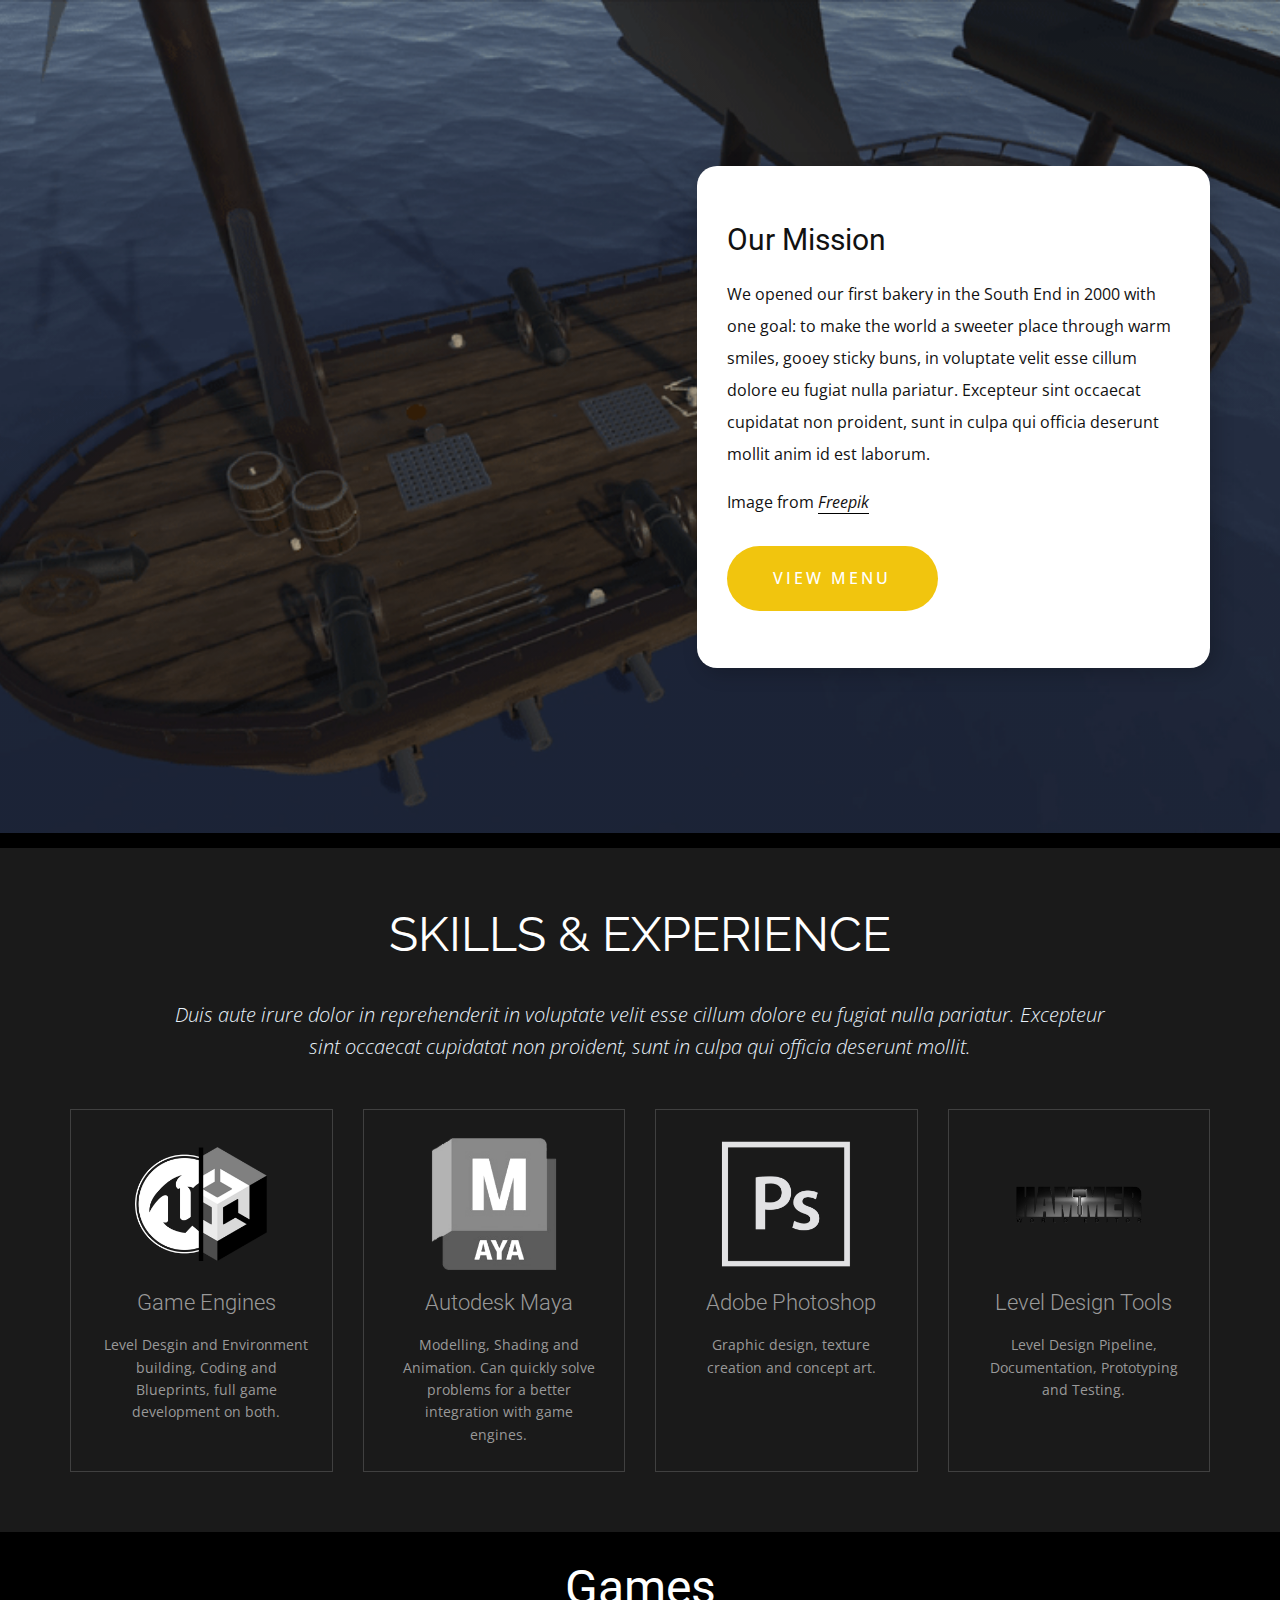
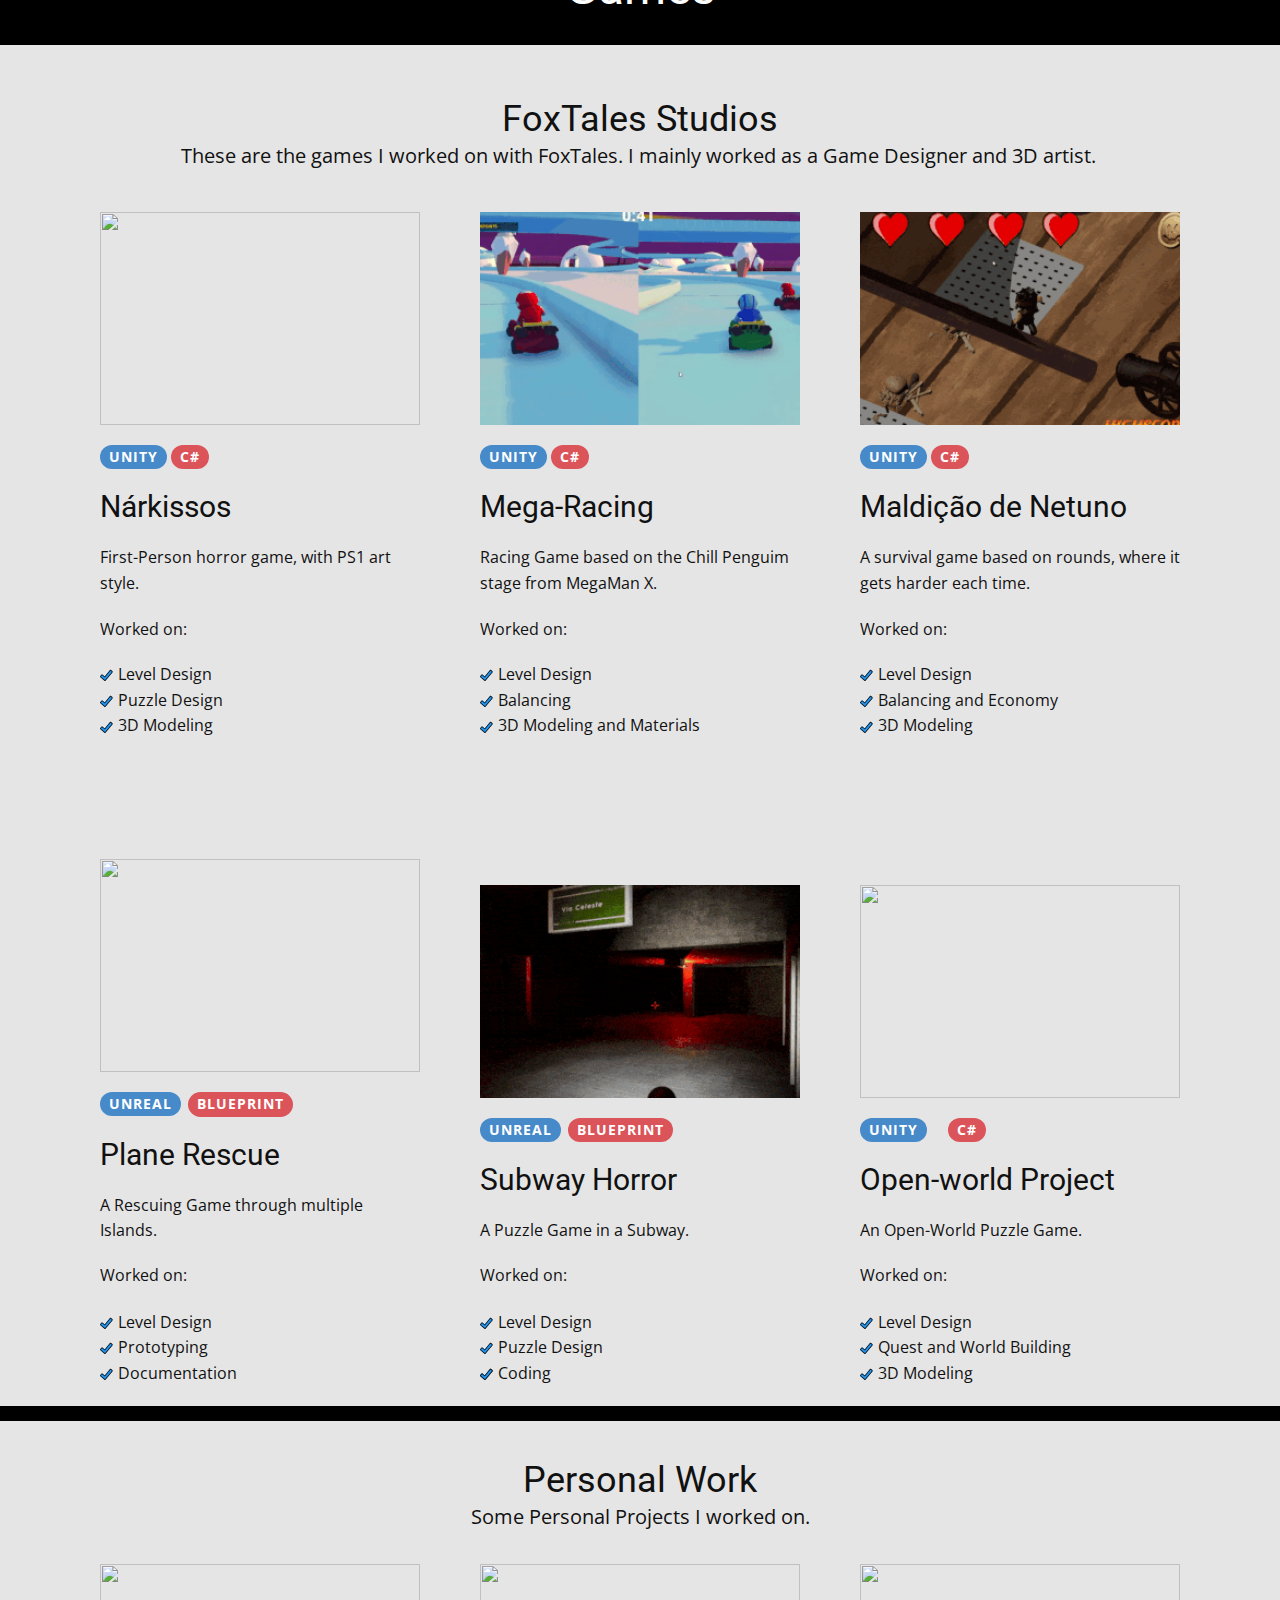
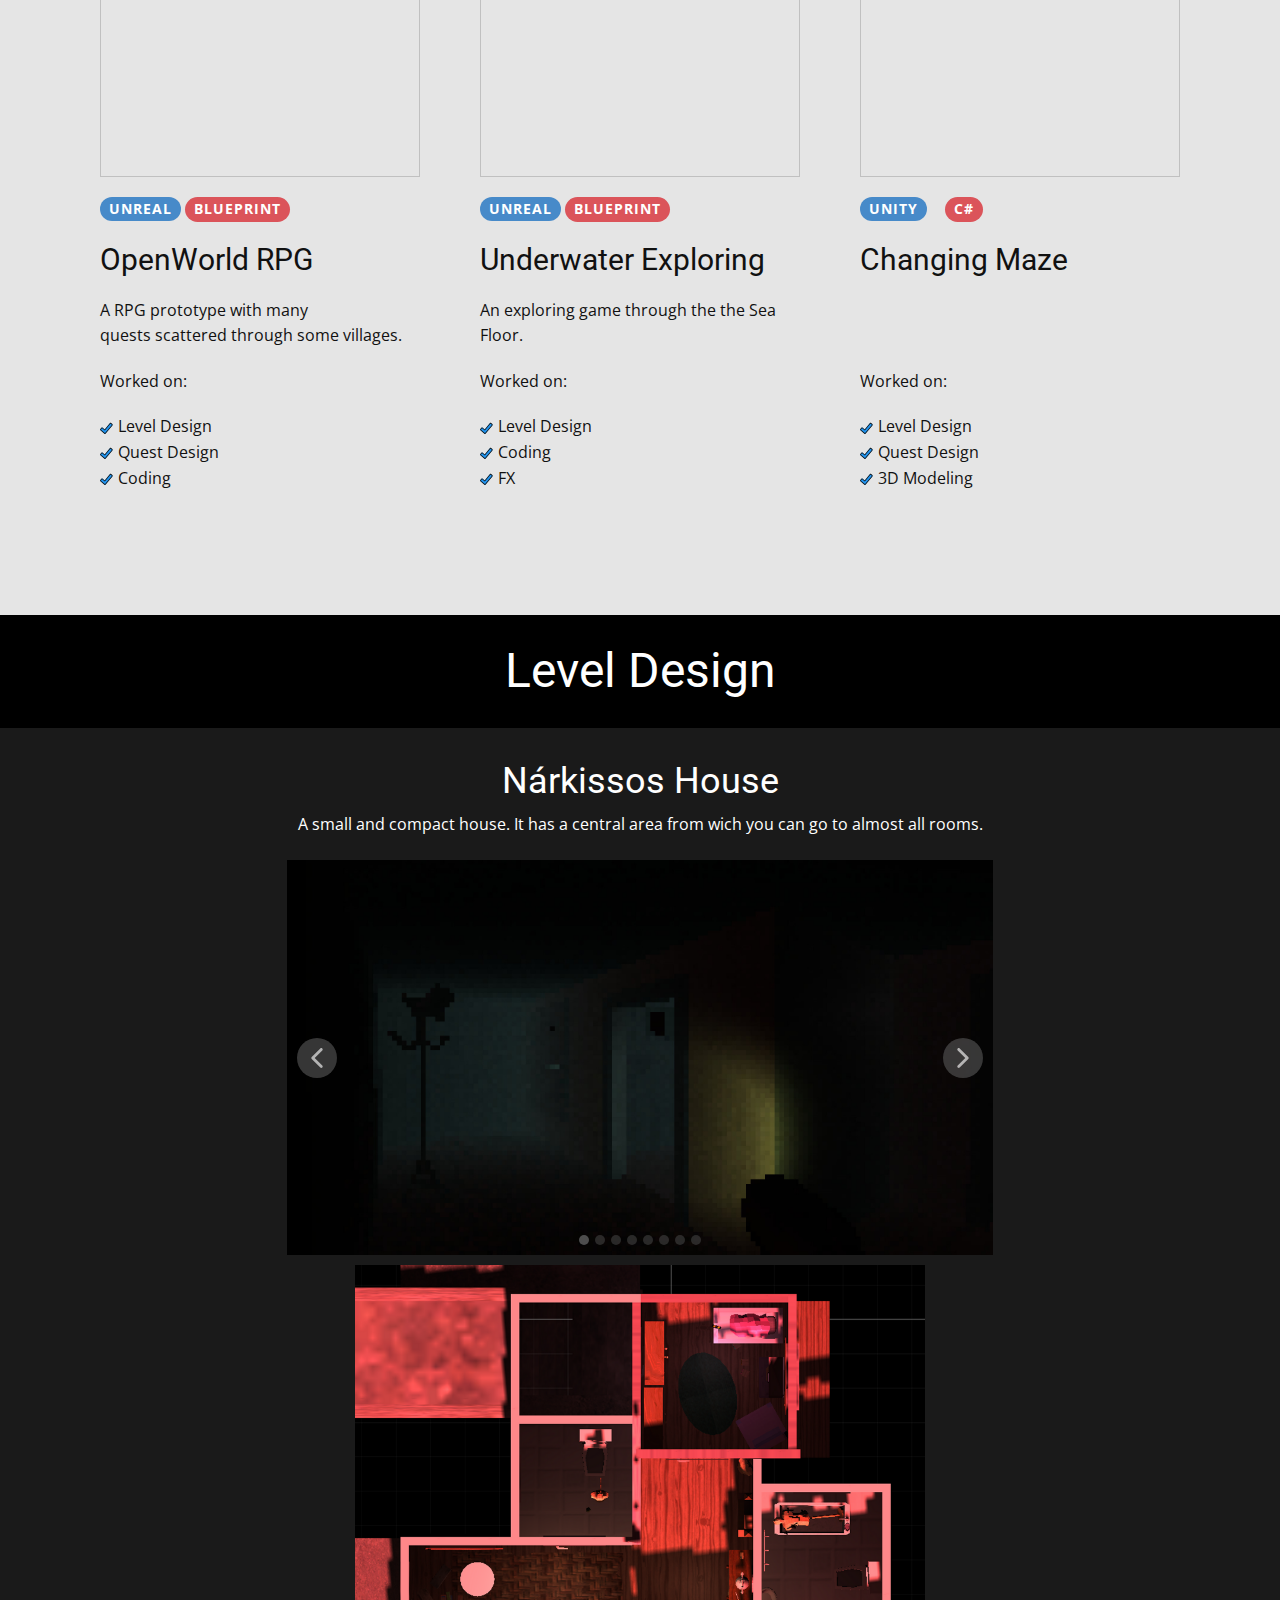
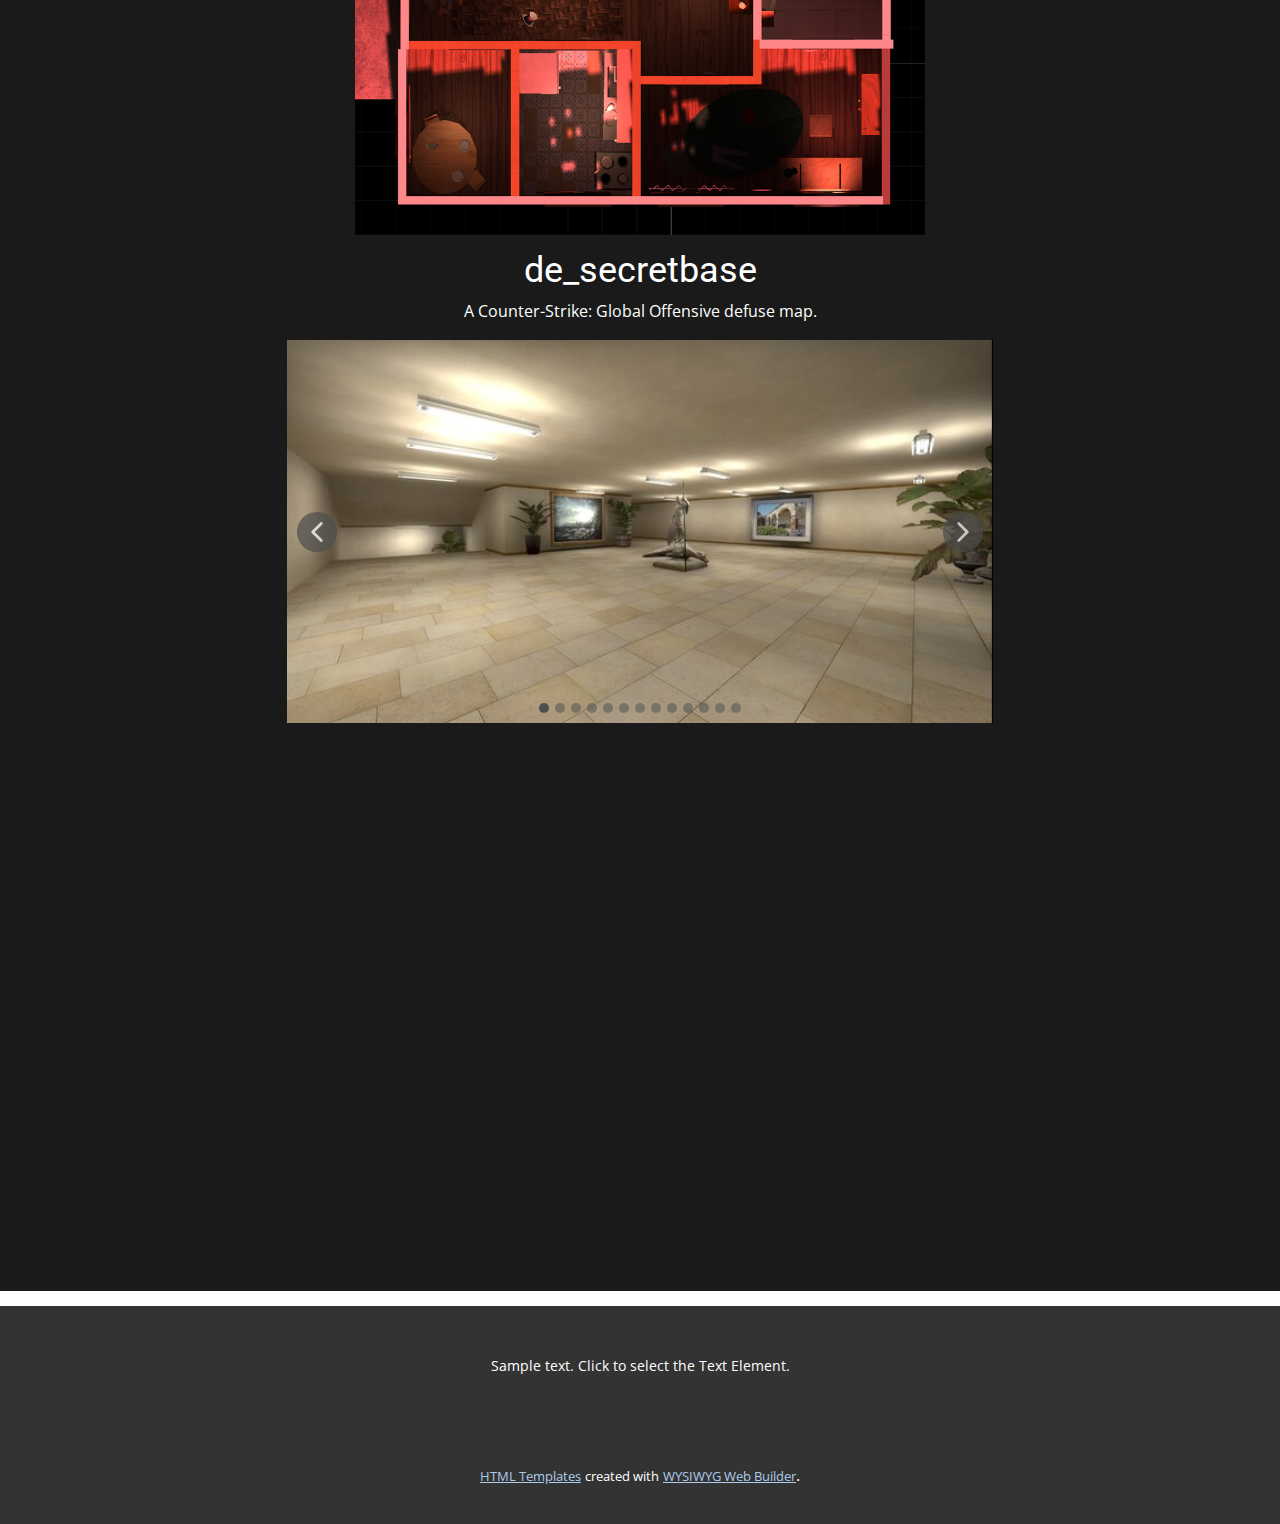
==== commit 9a482eb7: "Fixing errors" ====
--- a/Portfolio.html
+++ b/Portfolio.html
@@ -105,7 +105,7 @@
             <div class="u-container-style u-list-item u-repeater-item">
               <div class="u-container-layout u-similar-container u-container-layout-1">
                 <img alt="" class="u-expanded-width u-image u-image-default u-image-1" data-image-width="293" data-image-height="220" src="images/nark.gif">
-                <a href="https://nicepage.com/website-builder" class="u-btn u-btn-round u-button-style u-hover-palette-1-light-1 u-palette-1-base u-radius-50 u-btn-1">Unity</a>
+                <a href="Portfolio.html" class="u-btn u-btn-round u-button-style u-hover-palette-1-light-1 u-palette-1-base u-radius-50 u-btn-1">Unity</a>
                 <a href="https://nicepage.com/website-builder" class="u-btn u-btn-round u-button-style u-hover-palette-1-light-1 u-palette-2-base u-radius-50 u-btn-2">C#</a>
                 <h3 class="u-text u-text-default u-text-3"> Nárkissos</h3>
                 <p class="u-text u-text-4"> First-Person horror game, with PS1 art style.</p>
@@ -132,7 +132,7 @@
             <div class="u-container-style u-list-item u-repeater-item">
               <div class="u-container-layout u-similar-container u-container-layout-2">
                 <img alt="" class="u-expanded-width u-image u-image-default u-image-2" data-image-width="293" data-image-height="220" src="images/corrida.gif">
-                <a href="https://nicepage.com/website-builder" class="u-btn u-btn-round u-button-style u-hover-palette-1-light-1 u-palette-1-base u-radius-50 u-btn-3">Unity</a>
+                <a href="Portfolio.html" class="u-btn u-btn-round u-button-style u-hover-palette-1-light-1 u-palette-1-base u-radius-50 u-btn-3">Unity</a>
                 <a href="https://nicepage.com/website-builder" class="u-btn u-btn-round u-button-style u-hover-palette-1-light-1 u-palette-2-base u-radius-50 u-btn-4">C#</a>
                 <h3 class="u-text u-text-default u-text-7"> Mega-Racing</h3>
                 <p class="u-text u-text-8">Racing Game based on the Chill Penguim stage from MegaMan X.</p>
@@ -159,7 +159,7 @@
             <div class="u-container-style u-list-item u-repeater-item">
               <div class="u-container-layout u-similar-container u-container-layout-3">
                 <img alt="" class="u-expanded-width u-image u-image-default u-image-3" data-image-width="293" data-image-height="220" src="images/pirata.gif">
-                <a href="https://nicepage.com/website-builder" class="u-btn u-btn-round u-button-style u-hover-palette-1-light-1 u-palette-1-base u-radius-50 u-btn-5">Unity</a>
+                <a href="Portfolio.html" class="u-btn u-btn-round u-button-style u-hover-palette-1-light-1 u-palette-1-base u-radius-50 u-btn-5">Unity</a>
                 <a href="https://nicepage.com/website-builder" class="u-btn u-btn-round u-button-style u-hover-palette-1-light-1 u-palette-2-base u-radius-50 u-btn-6">C#</a>
                 <h3 class="u-text u-text-default u-text-11"> Maldição de Netuno</h3>
                 <p class="u-text u-text-12">A survival game based on rounds, where it gets harder each time.</p>
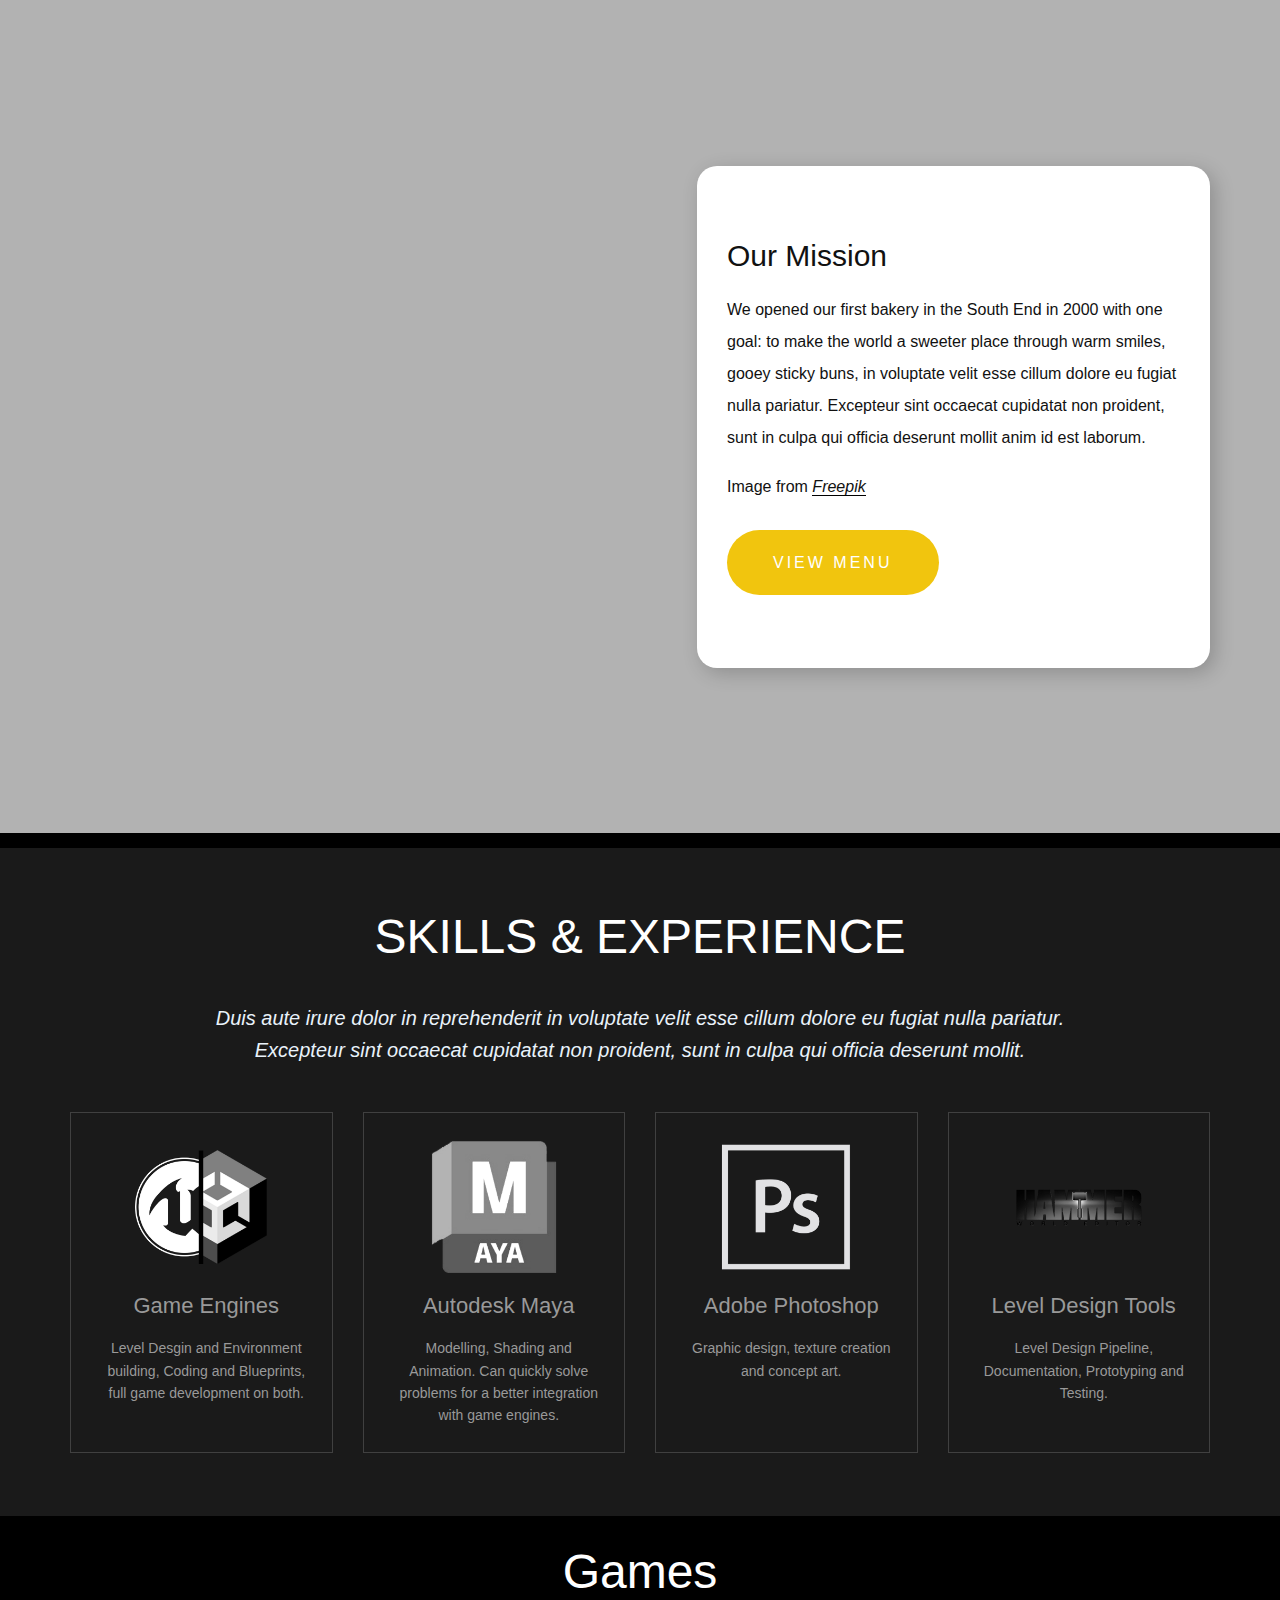
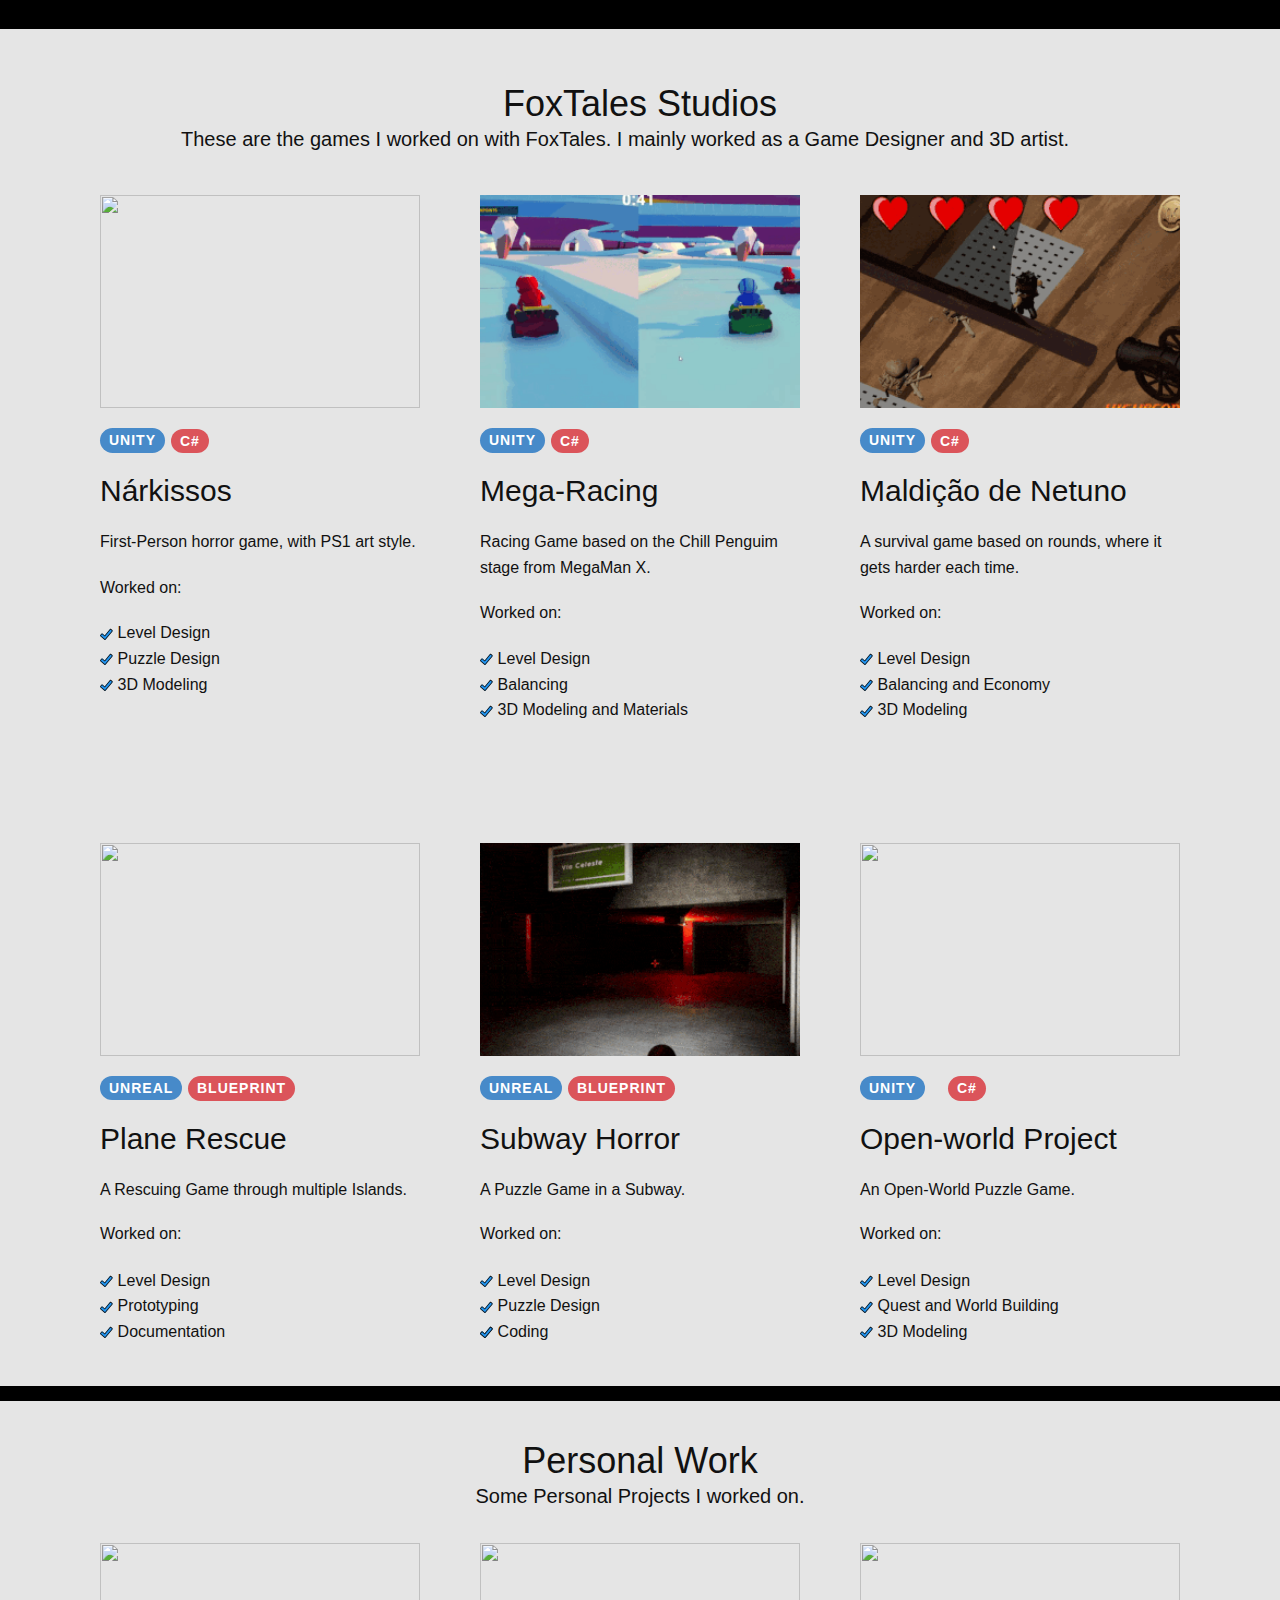
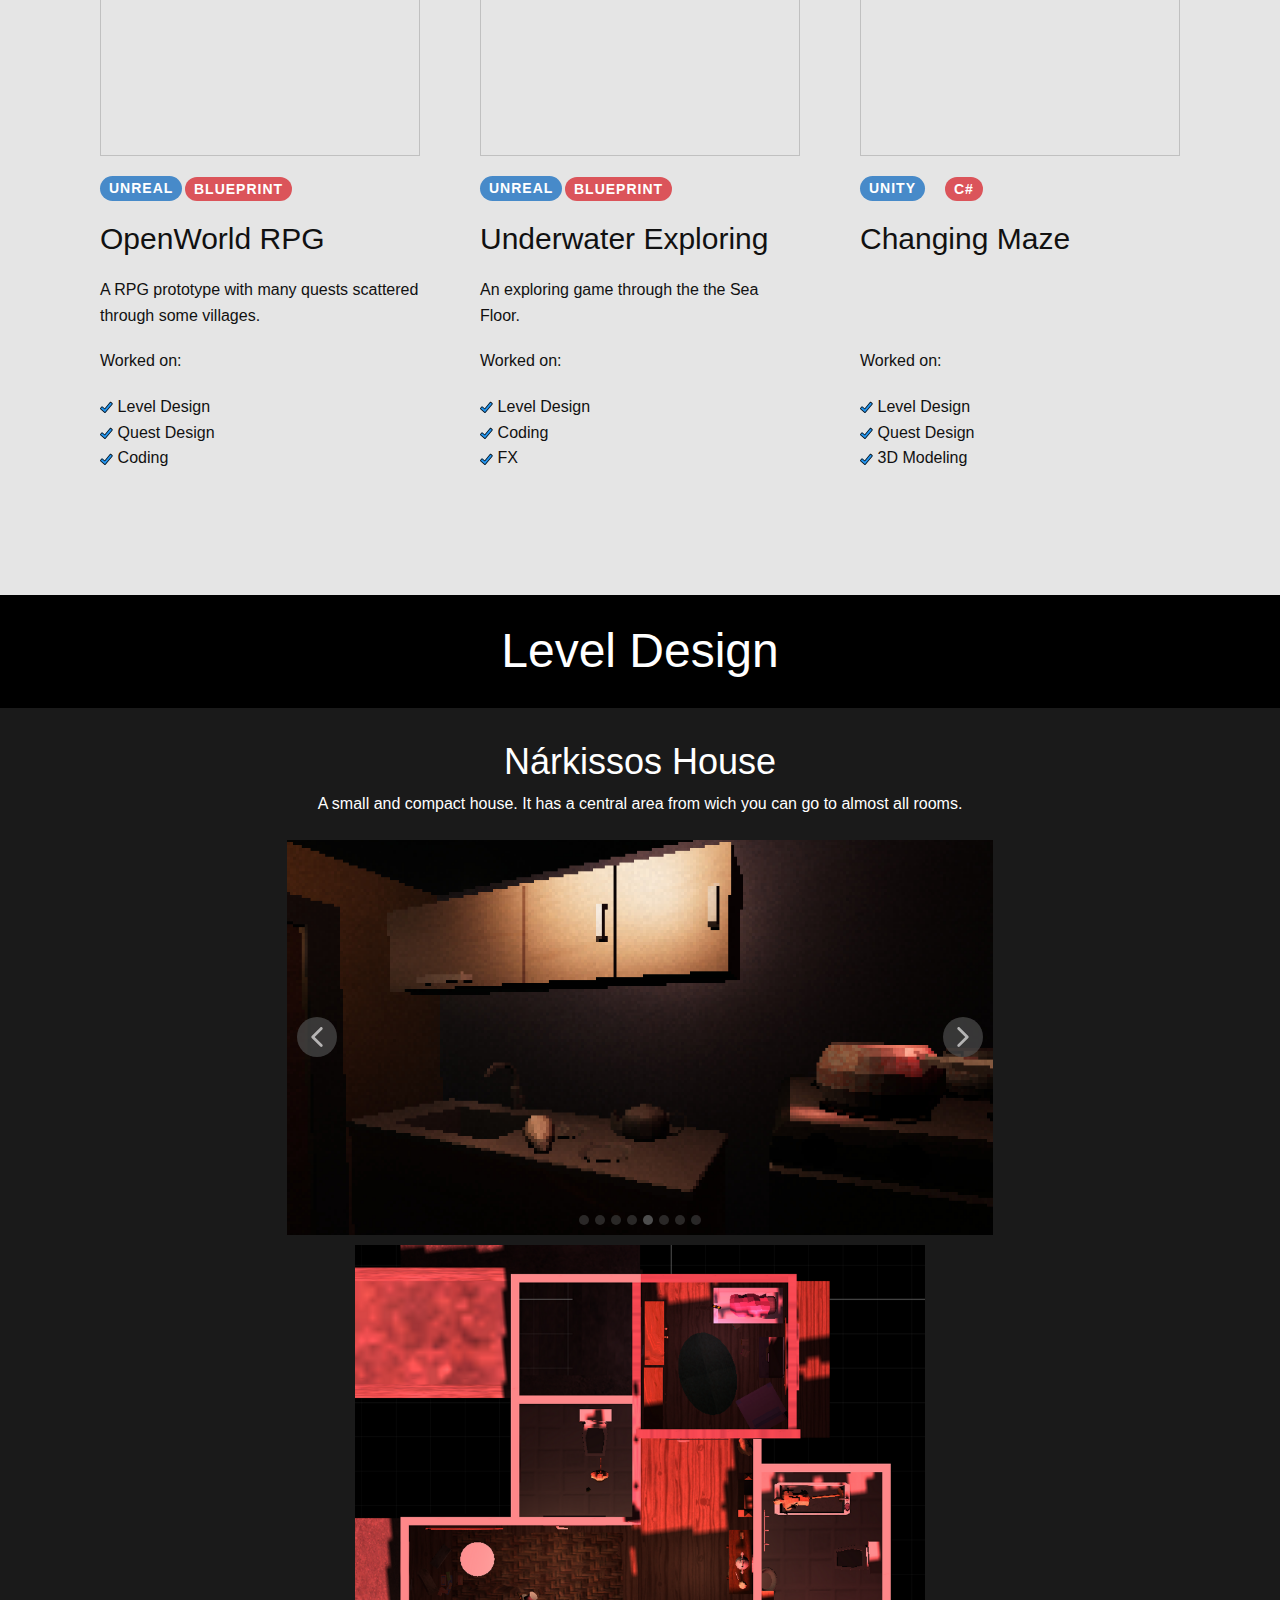
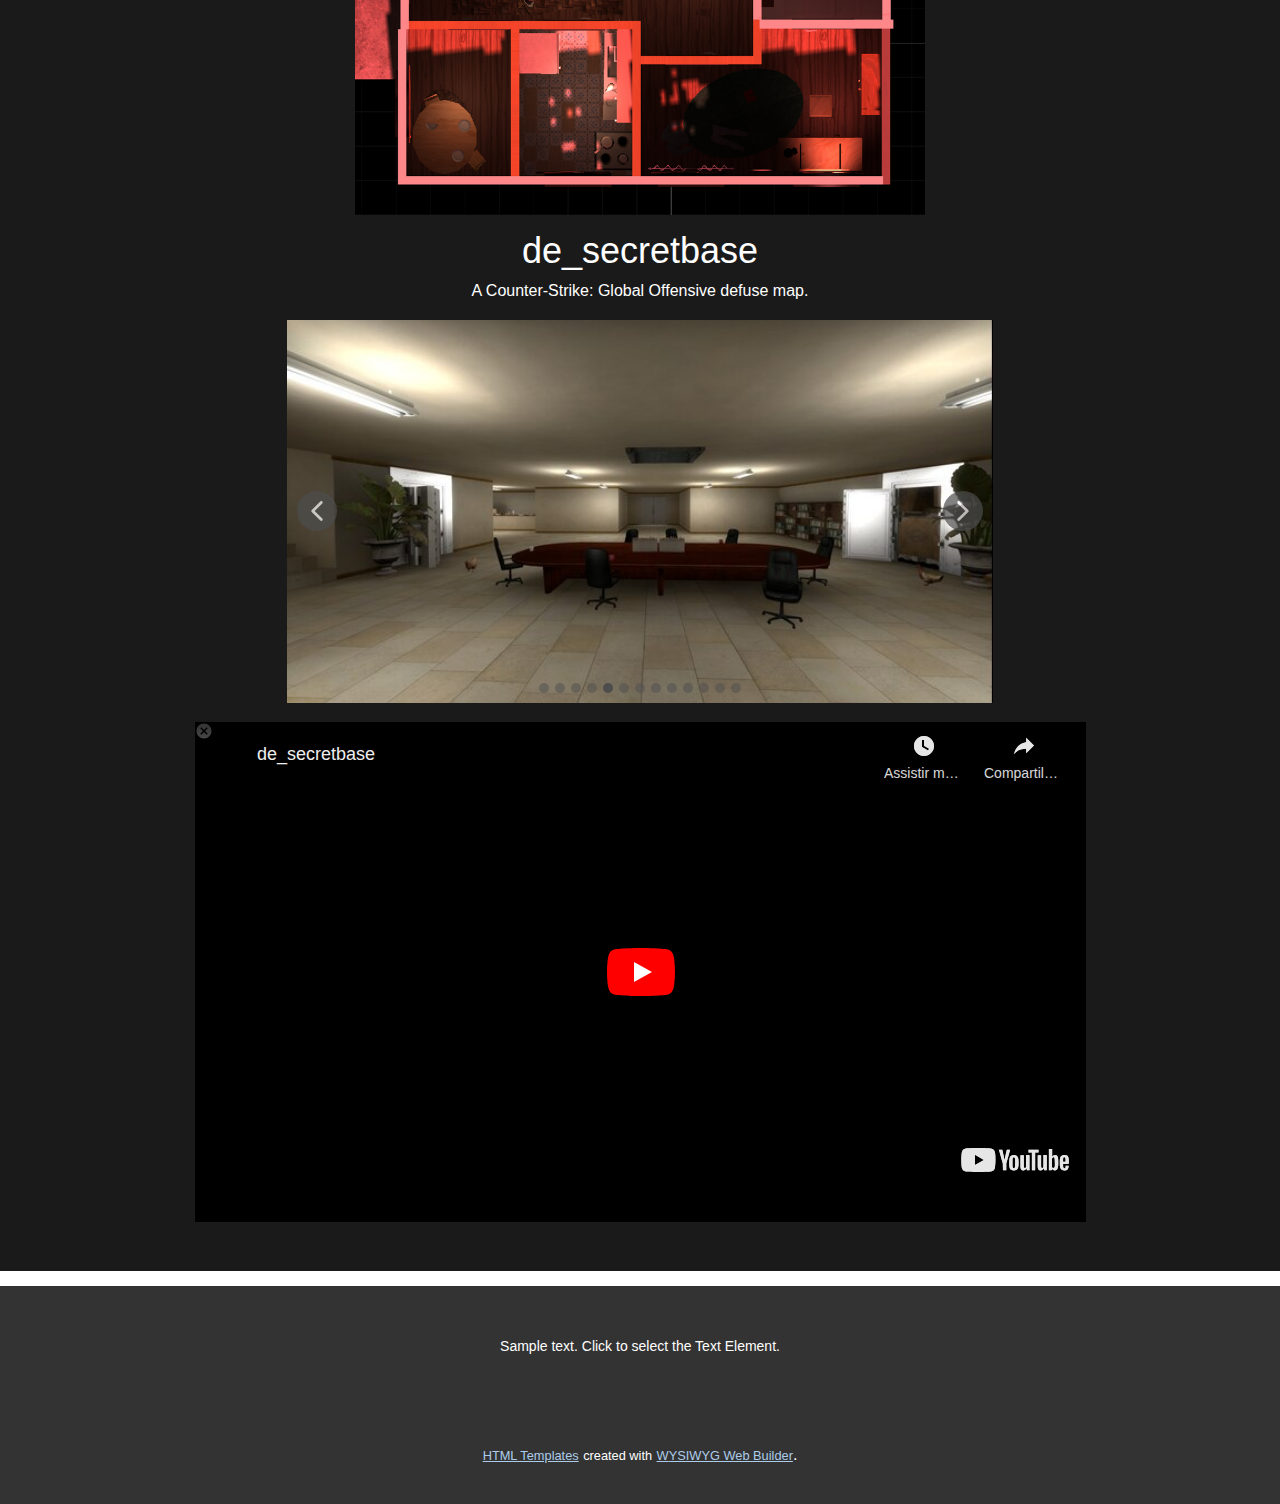
==== commit b5d1cc57: "-Trying to fix new bugs" ====
--- a/Portfolio.html
+++ b/Portfolio.html
@@ -1,18 +1,19 @@
 <!DOCTYPE html>
-<html style="font-size: 16px;" lang="en"><head>
+<!-- saved from url=(0071)file:///C:/Users/RA0028~1/AppData/Local/Temp/Nicepage/chrome/index.html -->
+<html style="font-size: 16px;" lang="en" class="u-responsive-xl"><head><meta http-equiv="Content-Type" content="text/html; charset=UTF-8">
     <meta name="viewport" content="width=device-width, initial-scale=1.0">
-    <meta charset="utf-8">
+    
     <meta name="keywords" content="Visual Design&amp;amp; Art Director, ​We Provide the Perfect Solution, Be the first to know, Capabilities, What We Do, Brand Identity, ​We design digital products and brands, Our Projects, Contact Us">
     <meta name="description" content="">
     <title>Portfolio</title>
-    <link rel="stylesheet" href="nicepage.css" media="screen">
-<link rel="stylesheet" href="Portfolio.css" media="screen">
-    <script class="u-script" type="text/javascript" src="jquery.js" defer=""></script>
-    <script class="u-script" type="text/javascript" src="nicepage.js" defer=""></script>
+    <link rel="stylesheet" href="./Portfolio_files/nicepage.css" media="screen">
+<link rel="stylesheet" href="./Portfolio_files/Portfolio.css" media="screen">
+    <script class="u-script" type="text/javascript" src="./Portfolio_files/jquery.js.download" defer=""></script>
+    <script class="u-script" type="text/javascript" src="./Portfolio_files/nicepage.js.download" defer=""></script>
     <meta name="generator" content="Nicepage 5.0.7, nicepage.com">
-    <link rel="icon" href="images/favicon.png">
-    <link id="u-theme-google-font" rel="stylesheet" href="https://fonts.googleapis.com/css?family=Roboto:100,100i,300,300i,400,400i,500,500i,700,700i,900,900i|Open+Sans:300,300i,400,400i,500,500i,600,600i,700,700i,800,800i">
-    <link id="u-page-google-font" rel="stylesheet" href="https://fonts.googleapis.com/css?family=Raleway:100,100i,200,200i,300,300i,400,400i,500,500i,600,600i,700,700i,800,800i,900,900i">
+    <link rel="icon" href="file:///C:/Users/RA0028~1/AppData/Local/Temp/Nicepage/chrome/images/favicon.png">
+    <link id="u-theme-google-font" rel="stylesheet" href="./Portfolio_files/css">
+    <link id="u-page-google-font" rel="stylesheet" href="./Portfolio_files/css(1)">
     
     
     
@@ -37,7 +38,7 @@
     <meta property="og:description" content="">
     <meta property="og:type" content="website">
   </head>
-  <body class="u-body u-overlap u-xl-mode" data-lang="en"><header class="u-clearfix u-header u-header" id="sec-12fc"><div class="u-clearfix u-sheet u-sheet-1"></div></header> 
+  <body data-home-page="Portfolio.html" data-home-page-title="Portfolio" class="u-body u-overlap u-xl-mode" data-lang="en"><header class="u-clearfix u-header u-header" id="sec-12fc"><div class="u-clearfix u-sheet u-sheet-1"></div></header> 
     <section class="u-clearfix u-container-align-right-lg u-container-align-right-xl u-image u-shading u-section-1" id="carousel_44d6" data-image-width="853" data-image-height="480">
       <div class="u-clearfix u-sheet u-valign-middle-lg u-valign-middle-sm u-valign-middle-xl u-valign-middle-xs u-sheet-1">
         <div class="u-container-style u-group u-radius-20 u-shape-round u-white u-group-1">
@@ -61,26 +62,26 @@
         <div class="u-expanded-width u-list u-list-1">
           <div class="u-repeater u-repeater-1">
             <div class="u-border-1 u-border-grey-75 u-container-style u-list-item u-repeater-item u-shape-rectangle u-list-item-1">
-              <div class="u-container-layout u-similar-container u-container-layout-1"><span class="u-file-icon u-icon u-icon-1"><img src="images/engines.png" alt=""></span>
+              <div class="u-container-layout u-similar-container u-container-layout-1"><span class="u-file-icon u-icon u-icon-1"><img src="./Portfolio_files/engines.png" alt=""></span>
                 <h3 class="u-align-center u-text u-text-grey-40 u-text-3">Game Engines<br>
                 </h3>
                 <p class="u-align-center u-small-text u-text u-text-grey-40 u-text-variant u-text-4"> Level Desgin and Environment building, Coding and Blueprints, full game development on both.</p>
               </div>
             </div>
             <div class="u-align-center u-border-1 u-border-grey-75 u-container-style u-list-item u-repeater-item u-shape-rectangle u-list-item-2">
-              <div class="u-container-layout u-similar-container u-container-layout-2"><span class="u-file-icon u-icon u-icon-2"><img src="images/maya.png" alt=""></span>
+              <div class="u-container-layout u-similar-container u-container-layout-2"><span class="u-file-icon u-icon u-icon-2"><img src="./Portfolio_files/maya.png" alt=""></span>
                 <h3 class="u-align-center u-text u-text-grey-40 u-text-5">Autodesk Maya</h3>
                 <p class="u-align-center u-small-text u-text u-text-grey-40 u-text-variant u-text-6"> Modelling, Shading and Animation. Can quickly solve problems for a better integration with game engines.</p>
               </div>
             </div>
             <div class="u-align-center u-border-1 u-border-grey-75 u-container-style u-list-item u-repeater-item u-shape-rectangle u-list-item-3">
-              <div class="u-container-layout u-similar-container u-container-layout-3"><span class="u-file-icon u-icon u-icon-3"><img src="images/ps.png" alt=""></span>
+              <div class="u-container-layout u-similar-container u-container-layout-3"><span class="u-file-icon u-icon u-icon-3"><img src="./Portfolio_files/ps.png" alt=""></span>
                 <h3 class="u-align-center u-text u-text-grey-40 u-text-7"> Adobe Photoshop</h3>
                 <p class="u-align-center u-small-text u-text u-text-grey-40 u-text-variant u-text-8"> Graphic design, texture creation and concept art.</p>
               </div>
             </div>
             <div class="u-align-center u-border-1 u-border-grey-75 u-container-style u-list-item u-repeater-item u-shape-rectangle u-list-item-4">
-              <div class="u-container-layout u-similar-container u-container-layout-4"><span class="u-file-icon u-icon u-icon-4"><img src="images/Hammer.png" alt=""></span>
+              <div class="u-container-layout u-similar-container u-container-layout-4"><span class="u-file-icon u-icon u-icon-4"><img src="./Portfolio_files/Hammer.png" alt=""></span>
                 <h3 class="u-align-center u-text u-text-grey-40 u-text-9"> Level Design Tools</h3>
                 <p class="u-align-center u-small-text u-text u-text-grey-40 u-text-variant u-text-10">Level Design Pipeline, Documentation, Prototyping and Testing.</p>
               </div>
@@ -104,9 +105,9 @@
           <div class="u-repeater u-repeater-1">
             <div class="u-container-style u-list-item u-repeater-item">
               <div class="u-container-layout u-similar-container u-container-layout-1">
-                <img alt="" class="u-expanded-width u-image u-image-default u-image-1" data-image-width="293" data-image-height="220" src="images/nark.gif">
-                <a href="Portfolio.html" class="u-btn u-btn-round u-button-style u-hover-palette-1-light-1 u-palette-1-base u-radius-50 u-btn-1">Unity</a>
-                <a href="https://nicepage.com/website-builder" class="u-btn u-btn-round u-button-style u-hover-palette-1-light-1 u-palette-2-base u-radius-50 u-btn-2">C#</a>
+                <img alt="" class="u-expanded-width u-image u-image-default u-image-1" data-image-width="293" data-image-height="220" src="./Portfolio_files/nark.gif">
+                <a href="file:///C:/Users/RA0028~1/AppData/Local/Temp/Nicepage/chrome/Portfolio.html" class="u-btn u-btn-round u-button-style u-hover-palette-1-light-1 u-palette-1-base u-radius-50 u-btn-1">Unity</a>
+                <a href="file:///C:/Users/RA0028~1/AppData/Local/Temp/Nicepage/chrome/Portfolio.html" class="u-btn u-btn-round u-button-style u-hover-palette-1-light-1 u-palette-2-base u-radius-50 u-btn-2">C#</a>
                 <h3 class="u-text u-text-default u-text-3"> Nárkissos</h3>
                 <p class="u-text u-text-4"> First-Person horror game, with PS1 art style.</p>
                 <p class="u-text u-text-5">Worked on:</p>
@@ -131,9 +132,9 @@
             </div>
             <div class="u-container-style u-list-item u-repeater-item">
               <div class="u-container-layout u-similar-container u-container-layout-2">
-                <img alt="" class="u-expanded-width u-image u-image-default u-image-2" data-image-width="293" data-image-height="220" src="images/corrida.gif">
-                <a href="Portfolio.html" class="u-btn u-btn-round u-button-style u-hover-palette-1-light-1 u-palette-1-base u-radius-50 u-btn-3">Unity</a>
-                <a href="https://nicepage.com/website-builder" class="u-btn u-btn-round u-button-style u-hover-palette-1-light-1 u-palette-2-base u-radius-50 u-btn-4">C#</a>
+                <img alt="" class="u-expanded-width u-image u-image-default u-image-2" data-image-width="293" data-image-height="220" src="./Portfolio_files/corrida.gif">
+                <a href="file:///C:/Users/RA0028~1/AppData/Local/Temp/Nicepage/chrome/Portfolio.html" class="u-btn u-btn-round u-button-style u-hover-palette-1-light-1 u-palette-1-base u-radius-50 u-btn-3">Unity</a>
+                <a href="file:///C:/Users/RA0028~1/AppData/Local/Temp/Nicepage/chrome/Portfolio.html" class="u-btn u-btn-round u-button-style u-hover-palette-1-light-1 u-palette-2-base u-radius-50 u-btn-4">C#</a>
                 <h3 class="u-text u-text-default u-text-7"> Mega-Racing</h3>
                 <p class="u-text u-text-8">Racing Game based on the Chill Penguim stage from MegaMan X.</p>
                 <p class="u-text u-text-9">Worked on:</p>
@@ -158,9 +159,9 @@
             </div>
             <div class="u-container-style u-list-item u-repeater-item">
               <div class="u-container-layout u-similar-container u-container-layout-3">
-                <img alt="" class="u-expanded-width u-image u-image-default u-image-3" data-image-width="293" data-image-height="220" src="images/pirata.gif">
-                <a href="Portfolio.html" class="u-btn u-btn-round u-button-style u-hover-palette-1-light-1 u-palette-1-base u-radius-50 u-btn-5">Unity</a>
-                <a href="https://nicepage.com/website-builder" class="u-btn u-btn-round u-button-style u-hover-palette-1-light-1 u-palette-2-base u-radius-50 u-btn-6">C#</a>
+                <img alt="" class="u-expanded-width u-image u-image-default u-image-3" data-image-width="293" data-image-height="220" src="./Portfolio_files/pirata.gif">
+                <a href="file:///C:/Users/RA0028~1/AppData/Local/Temp/Nicepage/chrome/Portfolio.html" class="u-btn u-btn-round u-button-style u-hover-palette-1-light-1 u-palette-1-base u-radius-50 u-btn-5">Unity</a>
+                <a href="file:///C:/Users/RA0028~1/AppData/Local/Temp/Nicepage/chrome/Portfolio.html" class="u-btn u-btn-round u-button-style u-hover-palette-1-light-1 u-palette-2-base u-radius-50 u-btn-6">C#</a>
                 <h3 class="u-text u-text-default u-text-11"> Maldição de Netuno</h3>
                 <p class="u-text u-text-12">A survival game based on rounds, where it gets harder each time.</p>
                 <p class="u-text u-text-13">Worked on:</p>
@@ -193,9 +194,9 @@
           <div class="u-repeater u-repeater-1">
             <div class="u-container-style u-list-item u-repeater-item">
               <div class="u-container-layout u-similar-container u-valign-bottom u-container-layout-1">
-                <img alt="" class="u-expanded-width u-image u-image-default u-image-1" data-image-width="293" data-image-height="220" src="images/aviao.gif">
-                <a href="https://nicepage.com/website-builder" class="u-btn u-btn-round u-button-style u-hover-palette-1-light-1 u-palette-1-base u-radius-50 u-btn-1">Unreal</a>
-                <a href="https://nicepage.com/website-builder" class="u-btn u-btn-round u-button-style u-hover-palette-1-light-1 u-palette-2-base u-radius-50 u-btn-2">Blueprint</a>
+                <img alt="" class="u-expanded-width u-image u-image-default u-image-1" data-image-width="293" data-image-height="220" src="./Portfolio_files/aviao.gif">
+                <a href="file:///C:/Users/RA0028~1/AppData/Local/Temp/Nicepage/chrome/Portfolio.html" class="u-btn u-btn-round u-button-style u-hover-palette-1-light-1 u-palette-1-base u-radius-50 u-btn-1">Unreal</a>
+                <a href="file:///C:/Users/RA0028~1/AppData/Local/Temp/Nicepage/chrome/Portfolio.html" class="u-btn u-btn-round u-button-style u-hover-palette-1-light-1 u-palette-2-base u-radius-50 u-btn-2">Blueprint</a>
                 <h3 class="u-text u-text-default u-text-1"> Plane Rescue</h3>
                 <p class="u-text u-text-2"> A Rescuing Game through multiple Islands.</p>
                 <p class="u-text u-text-3">Worked on:</p>
@@ -220,9 +221,9 @@
             </div>
             <div class="u-container-style u-list-item u-repeater-item">
               <div class="u-container-layout u-similar-container u-valign-bottom u-container-layout-2">
-                <img alt="" class="u-expanded-width u-image u-image-default u-image-2" data-image-width="293" data-image-height="220" src="images/trem.gif">
-                <a href="https://nicepage.com/website-builder" class="u-btn u-btn-round u-button-style u-hover-palette-1-light-1 u-palette-1-base u-radius-50 u-btn-3">Unreal</a>
-                <a href="https://nicepage.com/website-builder" class="u-btn u-btn-round u-button-style u-hover-palette-1-light-1 u-palette-2-base u-radius-50 u-btn-4">blueprint</a>
+                <img alt="" class="u-expanded-width u-image u-image-default u-image-2" data-image-width="293" data-image-height="220" src="./Portfolio_files/trem.gif">
+                <a href="file:///C:/Users/RA0028~1/AppData/Local/Temp/Nicepage/chrome/Portfolio.html" class="u-btn u-btn-round u-button-style u-hover-palette-1-light-1 u-palette-1-base u-radius-50 u-btn-3">Unreal</a>
+                <a href="file:///C:/Users/RA0028~1/AppData/Local/Temp/Nicepage/chrome/Portfolio.html" class="u-btn u-btn-round u-button-style u-hover-palette-1-light-1 u-palette-2-base u-radius-50 u-btn-4">blueprint</a>
                 <h3 class="u-text u-text-default u-text-5"> Subway Horror</h3>
                 <p class="u-text u-text-6">A Puzzle Game in a Subway.</p>
                 <p class="u-text u-text-7">Worked on:</p>
@@ -250,9 +251,9 @@
             </div>
             <div class="u-container-style u-list-item u-repeater-item">
               <div class="u-container-layout u-similar-container u-valign-bottom u-container-layout-3">
-                <img alt="" class="u-expanded-width u-image u-image-default u-image-3" data-image-width="293" data-image-height="220" src="images/mundoaberto.gif">
-                <a href="https://nicepage.com/website-builder" class="u-btn u-btn-round u-button-style u-hover-palette-1-light-1 u-palette-1-base u-radius-50 u-btn-5">Unity</a>
-                <a href="https://nicepage.com/website-builder" class="u-btn u-btn-round u-button-style u-hover-palette-1-light-1 u-palette-2-base u-radius-50 u-btn-6">C#</a>
+                <img alt="" class="u-expanded-width u-image u-image-default u-image-3" data-image-width="293" data-image-height="220" src="./Portfolio_files/mundoaberto.gif">
+                <a href="file:///C:/Users/RA0028~1/AppData/Local/Temp/Nicepage/chrome/Portfolio.html" class="u-btn u-btn-round u-button-style u-hover-palette-1-light-1 u-palette-1-base u-radius-50 u-btn-5">Unity</a>
+                <a href="file:///C:/Users/RA0028~1/AppData/Local/Temp/Nicepage/chrome/Portfolio.html" class="u-btn u-btn-round u-button-style u-hover-palette-1-light-1 u-palette-2-base u-radius-50 u-btn-6">C#</a>
                 <h3 class="u-text u-text-default u-text-9"> Open-world Project</h3>
                 <p class="u-text u-text-10">An Open-World Puzzle Game.</p>
                 <p class="u-text u-text-11">Worked on:</p>
@@ -290,9 +291,9 @@
           <div class="u-repeater u-repeater-1">
             <div class="u-container-style u-list-item u-repeater-item">
               <div class="u-container-layout u-similar-container u-container-layout-1">
-                <img alt="" class="u-expanded-width u-image u-image-default u-image-1" data-image-width="293" data-image-height="220" src="images/rpgunreal.gif">
-                <a href="https://nicepage.com/website-builder" class="u-btn u-btn-round u-button-style u-hover-palette-1-light-1 u-palette-1-base u-radius-50 u-btn-1">Unreal</a>
-                <a href="https://nicepage.com/website-builder" class="u-btn u-btn-round u-button-style u-hover-palette-1-light-1 u-palette-2-base u-radius-50 u-btn-2">Blueprint</a>
+                <img alt="" class="u-expanded-width u-image u-image-default u-image-1" data-image-width="293" data-image-height="220" src="./Portfolio_files/rpgunreal.gif">
+                <a href="file:///C:/Users/RA0028~1/AppData/Local/Temp/Nicepage/chrome/Portfolio.html" class="u-btn u-btn-round u-button-style u-hover-palette-1-light-1 u-palette-1-base u-radius-50 u-btn-1">Unreal</a>
+                <a href="file:///C:/Users/RA0028~1/AppData/Local/Temp/Nicepage/chrome/Portfolio.html" class="u-btn u-btn-round u-button-style u-hover-palette-1-light-1 u-palette-2-base u-radius-50 u-btn-2">Blueprint</a>
                 <h3 class="u-text u-text-default u-text-3"> OpenWorld RPG</h3>
                 <p class="u-text u-text-4"> A RPG prototype with many quests&nbsp;scattered through some villages.</p>
                 <p class="u-text u-text-5">Worked on:</p>
@@ -317,9 +318,9 @@
             </div>
             <div class="u-container-style u-list-item u-repeater-item">
               <div class="u-container-layout u-similar-container u-container-layout-2">
-                <img alt="" class="u-expanded-width u-image u-image-default u-image-2" data-image-width="293" data-image-height="220" src="images/submarino.gif">
-                <a href="https://nicepage.com/website-builder" class="u-btn u-btn-round u-button-style u-hover-palette-1-light-1 u-palette-1-base u-radius-50 u-btn-3">Unreal</a>
-                <a href="https://nicepage.com/website-builder" class="u-btn u-btn-round u-button-style u-hover-palette-1-light-1 u-palette-2-base u-radius-50 u-btn-4">Blueprint</a>
+                <img alt="" class="u-expanded-width u-image u-image-default u-image-2" data-image-width="293" data-image-height="220" src="./Portfolio_files/submarino.gif">
+                <a href="file:///C:/Users/RA0028~1/AppData/Local/Temp/Nicepage/chrome/Portfolio.html" class="u-btn u-btn-round u-button-style u-hover-palette-1-light-1 u-palette-1-base u-radius-50 u-btn-3">Unreal</a>
+                <a href="file:///C:/Users/RA0028~1/AppData/Local/Temp/Nicepage/chrome/Portfolio.html" class="u-btn u-btn-round u-button-style u-hover-palette-1-light-1 u-palette-2-base u-radius-50 u-btn-4">Blueprint</a>
                 <h3 class="u-text u-text-default u-text-7"> Underwater Exploring</h3>
                 <p class="u-text u-text-8">An exploring game through the the Sea Floor.</p>
                 <p class="u-text u-text-9">Worked on:</p>
@@ -344,9 +345,9 @@
             </div>
             <div class="u-container-style u-list-item u-repeater-item">
               <div class="u-container-layout u-similar-container u-container-layout-3">
-                <img alt="" class="u-expanded-width u-image u-image-default u-image-3" data-image-width="293" data-image-height="220" src="images/labirinto.gif">
-                <a href="https://nicepage.com/website-builder" class="u-btn u-btn-round u-button-style u-hover-palette-1-light-1 u-palette-1-base u-radius-50 u-btn-5">Unity</a>
-                <a href="https://nicepage.com/website-builder" class="u-btn u-btn-round u-button-style u-hover-palette-1-light-1 u-palette-2-base u-radius-50 u-btn-6">C#</a>
+                <img alt="" class="u-expanded-width u-image u-image-default u-image-3" data-image-width="293" data-image-height="220" src="./Portfolio_files/labirinto.gif">
+                <a href="file:///C:/Users/RA0028~1/AppData/Local/Temp/Nicepage/chrome/Portfolio.html" class="u-btn u-btn-round u-button-style u-hover-palette-1-light-1 u-palette-1-base u-radius-50 u-btn-5">Unity</a>
+                <a href="file:///C:/Users/RA0028~1/AppData/Local/Temp/Nicepage/chrome/Portfolio.html" class="u-btn u-btn-round u-button-style u-hover-palette-1-light-1 u-palette-2-base u-radius-50 u-btn-6">C#</a>
                 <h3 class="u-text u-text-default u-text-11"> Changing Maze</h3>
                 <p class="u-text u-text-12">&nbsp;<br>
                   <br>
@@ -376,7 +377,7 @@
       </div>
     </section>
     <section class="u-clearfix u-section-9" id="sec-287c">
-      <div class="u-black u-container-style u-expanded-width u-group u-shape-rectangle u-group-1">
+      <div class="u-black u-container-align-center u-container-style u-expanded-width u-group u-shape-rectangle u-group-1">
         <div class="u-container-layout u-container-layout-1">
           <h1 class="u-align-center u-text u-text-default u-text-1">Level Design</h1>
         </div>
@@ -386,30 +387,30 @@
       <div class="u-clearfix u-sheet u-sheet-1">
         <h2 class="u-text u-text-default u-text-1"> Nárkissos House</h2>
         <p class="u-text u-text-default u-text-2">A small and compact house. It has a central area from wich you can go to almost all rooms.</p>
-        <div class="u-carousel u-expanded-width-xs u-gallery u-layout-carousel u-lightbox u-no-transition u-show-text-none u-gallery-1" data-interval="5000" data-u-ride="carousel" id="carousel-9387">
+        <div class="u-carousel u-expanded-width-xs u-gallery u-layout-carousel u-lightbox u-show-text-none u-gallery-1" data-interval="5000" data-u-ride="carousel" id="carousel-9387" data-pswp-uid="1">
           <ol class="u-absolute-hcenter u-carousel-indicators u-carousel-indicators-1">
-            <li data-u-target="#carousel-9387" data-u-slide-to="0" class="u-active u-grey-70 u-shape-circle" style="width: 10px; height: 10px;"></li>
+            <li data-u-target="#carousel-9387" data-u-slide-to="0" class="u-grey-70 u-shape-circle" style="width: 10px; height: 10px;"></li>
             <li data-u-target="#carousel-9387" data-u-slide-to="1" class="u-grey-70 u-shape-circle" style="width: 10px; height: 10px;"></li>
             <li data-u-target="#carousel-9387" data-u-slide-to="2" class="u-grey-70 u-shape-circle" style="width: 10px; height: 10px;"></li>
             <li data-u-target="#carousel-9387" data-u-slide-to="3" class="u-grey-70 u-shape-circle" style="width: 10px; height: 10px;"></li>
-            <li data-u-target="#carousel-9387" data-u-slide-to="4" class="u-grey-70 u-shape-circle" style="width: 10px; height: 10px;"></li>
+            <li data-u-target="#carousel-9387" data-u-slide-to="4" class="u-grey-70 u-shape-circle u-active" style="width: 10px; height: 10px;"></li>
             <li data-u-target="#carousel-9387" data-u-slide-to="5" class="u-grey-70 u-shape-circle" style="width: 10px; height: 10px;"></li>
             <li data-u-target="#carousel-9387" data-u-slide-to="6" class="u-grey-70 u-shape-circle" style="width: 10px; height: 10px;"></li>
             <li data-u-target="#carousel-9387" data-u-slide-to="7" class="u-grey-70 u-shape-circle" style="width: 10px; height: 10px;"></li>
           </ol>
           <div class="u-carousel-inner u-gallery-inner" role="listbox">
-            <div class="u-active u-carousel-item u-gallery-item u-carousel-item-1">
+            <div class="u-carousel-item u-gallery-item u-carousel-item-1" data-pswp-item-id="0" data-gallery-uid="1">
               <div class="u-back-slide" data-image-width="1920" data-image-height="1080">
-                <img class="u-back-image u-expanded" src="images/13.jpg">
+                <img class="u-back-image u-expanded" src="./Portfolio_files/13.jpg">
               </div>
               <div class="u-over-slide u-over-slide-1">
                 <h3 class="u-gallery-heading"></h3>
                 <p class="u-gallery-text"></p>
               </div>
             </div>
-            <div class="u-carousel-item u-gallery-item u-carousel-item-2" data-image-width="1920" data-image-height="1080">
-              <div class="u-back-slide">
-                <img class="u-back-image u-expanded" src="images/31.jpg">
+            <div class="u-carousel-item u-gallery-item u-carousel-item-2" data-image-width="1920" data-image-height="1080" data-pswp-item-id="1" data-gallery-uid="1">
+              <div class="u-back-slide">
+                <img class="u-back-image u-expanded" src="./Portfolio_files/31.jpg">
               </div>
               <div class="u-over-slide u-over-slide-2">
                 <h3 class="u-gallery-heading"></h3>
@@ -421,9 +422,9 @@
               <style data-mode="SM"></style>
               <style data-mode="XS"></style>
             </div>
-            <div class="u-carousel-item u-gallery-item u-carousel-item-3" data-image-width="1920" data-image-height="1080">
-              <div class="u-back-slide">
-                <img class="u-back-image u-expanded" src="images/71.jpg">
+            <div class="u-carousel-item u-gallery-item u-carousel-item-3" data-image-width="1920" data-image-height="1080" data-pswp-item-id="2" data-gallery-uid="1">
+              <div class="u-back-slide">
+                <img class="u-back-image u-expanded" src="./Portfolio_files/71.jpg">
               </div>
               <div class="u-over-slide u-over-slide-3">
                 <h3 class="u-gallery-heading"></h3>
@@ -435,9 +436,9 @@
               <style data-mode="SM"></style>
               <style data-mode="XS"></style>
             </div>
-            <div class="u-carousel-item u-gallery-item u-carousel-item-4" data-image-width="1920" data-image-height="1080">
-              <div class="u-back-slide">
-                <img class="u-back-image u-expanded" src="images/21.jpg">
+            <div class="u-carousel-item u-gallery-item u-carousel-item-4 u-active u-carousel-item-left" data-image-width="1920" data-image-height="1080" data-pswp-item-id="3" data-gallery-uid="1">
+              <div class="u-back-slide">
+                <img class="u-back-image u-expanded" src="./Portfolio_files/21.jpg">
               </div>
               <div class="u-over-slide u-over-slide-4">
                 <h3 class="u-gallery-heading"></h3>
@@ -449,9 +450,9 @@
               <style data-mode="SM"></style>
               <style data-mode="XS"></style>
             </div>
-            <div class="u-carousel-item u-gallery-item u-carousel-item-5" data-image-width="1920" data-image-height="1080">
-              <div class="u-back-slide">
-                <img class="u-back-image u-expanded" src="images/41.jpg">
+            <div class="u-carousel-item u-gallery-item u-carousel-item-5 u-carousel-item-next u-carousel-item-left" data-image-width="1920" data-image-height="1080" data-pswp-item-id="4" data-gallery-uid="1">
+              <div class="u-back-slide">
+                <img class="u-back-image u-expanded" src="./Portfolio_files/41.jpg">
               </div>
               <div class="u-over-slide u-over-slide-5">
                 <h3 class="u-gallery-heading"></h3>
@@ -463,9 +464,9 @@
               <style data-mode="SM"></style>
               <style data-mode="XS"></style>
             </div>
-            <div class="u-carousel-item u-gallery-item u-carousel-item-6" data-image-width="1920" data-image-height="1080">
-              <div class="u-back-slide">
-                <img class="u-back-image u-expanded" src="images/61.jpg">
+            <div class="u-carousel-item u-gallery-item u-carousel-item-6" data-image-width="1920" data-image-height="1080" data-pswp-item-id="5" data-gallery-uid="1">
+              <div class="u-back-slide">
+                <img class="u-back-image u-expanded" src="./Portfolio_files/61.jpg">
               </div>
               <div class="u-over-slide u-over-slide-6">
                 <h3 class="u-gallery-heading"></h3>
@@ -477,9 +478,9 @@
               <style data-mode="SM"></style>
               <style data-mode="XS"></style>
             </div>
-            <div class="u-carousel-item u-gallery-item u-carousel-item-7" data-image-width="1920" data-image-height="1080">
-              <div class="u-back-slide">
-                <img class="u-back-image u-expanded" src="images/81.jpg">
+            <div class="u-carousel-item u-gallery-item u-carousel-item-7" data-image-width="1920" data-image-height="1080" data-pswp-item-id="6" data-gallery-uid="1">
+              <div class="u-back-slide">
+                <img class="u-back-image u-expanded" src="./Portfolio_files/81.jpg">
               </div>
               <div class="u-over-slide u-over-slide-7">
                 <h3 class="u-gallery-heading"></h3>
@@ -491,9 +492,9 @@
               <style data-mode="SM"></style>
               <style data-mode="XS"></style>
             </div>
-            <div class="u-carousel-item u-gallery-item u-carousel-item-8" data-image-width="1920" data-image-height="1080">
-              <div class="u-back-slide">
-                <img class="u-back-image u-expanded" src="images/51.jpg">
+            <div class="u-carousel-item u-gallery-item u-carousel-item-8" data-image-width="1920" data-image-height="1080" data-pswp-item-id="7" data-gallery-uid="1">
+              <div class="u-back-slide">
+                <img class="u-back-image u-expanded" src="./Portfolio_files/51.jpg">
               </div>
               <div class="u-over-slide u-over-slide-8">
                 <h3 class="u-gallery-heading"></h3>
@@ -506,7 +507,7 @@
               <style data-mode="XS"></style>
             </div>
           </div>
-          <a class="u-absolute-vcenter u-carousel-control u-carousel-control-prev u-grey-70 u-icon-circle u-opacity u-opacity-70 u-spacing-10 u-text-white u-carousel-control-1" href="#carousel-9387" role="button" data-u-slide="prev">
+          <a class="u-absolute-vcenter u-carousel-control u-carousel-control-prev u-grey-70 u-icon-circle u-opacity u-opacity-70 u-spacing-10 u-text-white u-carousel-control-1" href="file:///C:/Users/RA0028~1/AppData/Local/Temp/Nicepage/chrome/index.html#carousel-9387" role="button" data-u-slide="prev">
             <span aria-hidden="true">
               <svg viewBox="0 0 451.847 451.847"><path d="M97.141,225.92c0-8.095,3.091-16.192,9.259-22.366L300.689,9.27c12.359-12.359,32.397-12.359,44.751,0
 c12.354,12.354,12.354,32.388,0,44.748L173.525,225.92l171.903,171.909c12.354,12.354,12.354,32.391,0,44.744
@@ -518,7 +519,7 @@
 c-12.354,12.365-32.386,12.365-44.745,0l-194.29-194.281C100.226,242.115,97.141,234.018,97.141,225.92z"></path></svg>
             </span>
           </a>
-          <a class="u-absolute-vcenter u-carousel-control u-carousel-control-next u-grey-70 u-icon-circle u-opacity u-opacity-70 u-spacing-10 u-text-white u-carousel-control-2" href="#carousel-9387" role="button" data-u-slide="next">
+          <a class="u-absolute-vcenter u-carousel-control u-carousel-control-next u-grey-70 u-icon-circle u-opacity u-opacity-70 u-spacing-10 u-text-white u-carousel-control-2" href="file:///C:/Users/RA0028~1/AppData/Local/Temp/Nicepage/chrome/index.html#carousel-9387" role="button" data-u-slide="next">
             <span aria-hidden="true">
               <svg viewBox="0 0 451.846 451.847"><path d="M345.441,248.292L151.154,442.573c-12.359,12.365-32.397,12.365-44.75,0c-12.354-12.354-12.354-32.391,0-44.744
 L278.318,225.92L106.409,54.017c-12.354-12.359-12.354-32.394,0-44.748c12.354-12.359,32.391-12.359,44.75,0l194.287,194.284
@@ -531,20 +532,20 @@
             </span>
           </a>
         </div>
-        <img class="u-image u-image-default u-preserve-proportions u-image-1" src="images/Untitled-1.png" alt="" data-image-width="4096" data-image-height="4096">
+        <img class="u-image u-image-default u-preserve-proportions u-image-1" src="./Portfolio_files/Untitled-1.png" alt="" data-image-width="4096" data-image-height="4096">
       </div>
     </section>
     <section class="u-align-center u-clearfix u-grey-90 u-section-11" id="sec-9039">
       <div class="u-clearfix u-sheet u-sheet-1">
         <h2 class="u-text u-text-default u-text-1">de_secretbase</h2>
         <p class="u-text u-text-default u-text-2">A Counter-Strike: Global Offensive defuse map.</p>
-        <div class="u-carousel u-expanded-width-xs u-gallery u-layout-carousel u-lightbox u-no-transition u-show-text-none u-gallery-1" data-interval="5000" data-u-ride="carousel" id="carousel-8891">
+        <div class="u-carousel u-expanded-width-xs u-gallery u-layout-carousel u-lightbox u-show-text-none u-gallery-1" data-interval="5000" data-u-ride="carousel" id="carousel-8891" data-pswp-uid="2">
           <ol class="u-absolute-hcenter u-carousel-indicators u-carousel-indicators-1">
-            <li data-u-target="#carousel-8891" data-u-slide-to="0" class="u-active u-grey-70 u-shape-circle" style="width: 10px; height: 10px;"></li>
+            <li data-u-target="#carousel-8891" data-u-slide-to="0" class="u-grey-70 u-shape-circle" style="width: 10px; height: 10px;"></li>
             <li data-u-target="#carousel-8891" data-u-slide-to="1" class="u-grey-70 u-shape-circle" style="width: 10px; height: 10px;"></li>
             <li data-u-target="#carousel-8891" data-u-slide-to="2" class="u-grey-70 u-shape-circle" style="width: 10px; height: 10px;"></li>
             <li data-u-target="#carousel-8891" data-u-slide-to="3" class="u-grey-70 u-shape-circle" style="width: 10px; height: 10px;"></li>
-            <li data-u-target="#carousel-8891" data-u-slide-to="4" class="u-grey-70 u-shape-circle" style="width: 10px; height: 10px;"></li>
+            <li data-u-target="#carousel-8891" data-u-slide-to="4" class="u-grey-70 u-shape-circle u-active" style="width: 10px; height: 10px;"></li>
             <li data-u-target="#carousel-8891" data-u-slide-to="5" class="u-grey-70 u-shape-circle" style="width: 10px; height: 10px;"></li>
             <li data-u-target="#carousel-8891" data-u-slide-to="6" class="u-grey-70 u-shape-circle" style="width: 10px; height: 10px;"></li>
             <li data-u-target="#carousel-8891" data-u-slide-to="7" class="u-grey-70 u-shape-circle" style="width: 10px; height: 10px;"></li>
@@ -555,18 +556,18 @@
             <li data-u-target="#carousel-8891" data-u-slide-to="12" class="u-grey-70 u-shape-circle" style="width: 10px; height: 10px;"></li>
           </ol>
           <div class="u-carousel-inner u-gallery-inner" role="listbox">
-            <div class="u-active u-carousel-item u-gallery-item u-carousel-item-1">
+            <div class="u-carousel-item u-gallery-item u-carousel-item-1" data-pswp-item-id="0" data-gallery-uid="2">
               <div class="u-back-slide" data-image-width="637" data-image-height="358">
-                <img class="u-back-image u-expanded" src="images/7.jpg">
+                <img class="u-back-image u-expanded" src="./Portfolio_files/7.jpg">
               </div>
               <div class="u-over-slide u-over-slide-1">
                 <h3 class="u-gallery-heading"></h3>
                 <p class="u-gallery-text"></p>
               </div>
             </div>
-            <div class="u-carousel-item u-gallery-item u-carousel-item-2" data-image-width="637" data-image-height="358">
-              <div class="u-back-slide">
-                <img class="u-back-image u-expanded" src="images/11.jpg">
+            <div class="u-carousel-item u-gallery-item u-carousel-item-2" data-image-width="637" data-image-height="358" data-pswp-item-id="1" data-gallery-uid="2">
+              <div class="u-back-slide">
+                <img class="u-back-image u-expanded" src="./Portfolio_files/11.jpg">
               </div>
               <div class="u-over-slide u-over-slide-2">
                 <h3 class="u-gallery-heading"></h3>
@@ -578,9 +579,9 @@
               <style data-mode="SM"></style>
               <style data-mode="XS"></style>
             </div>
-            <div class="u-carousel-item u-gallery-item u-carousel-item-3" data-image-width="637" data-image-height="358">
-              <div class="u-back-slide">
-                <img class="u-back-image u-expanded" src="images/2.jpg">
+            <div class="u-carousel-item u-gallery-item u-carousel-item-3" data-image-width="637" data-image-height="358" data-pswp-item-id="2" data-gallery-uid="2">
+              <div class="u-back-slide">
+                <img class="u-back-image u-expanded" src="./Portfolio_files/2.jpg">
               </div>
               <div class="u-over-slide u-over-slide-3">
                 <h3 class="u-gallery-heading"></h3>
@@ -592,9 +593,9 @@
               <style data-mode="SM"></style>
               <style data-mode="XS"></style>
             </div>
-            <div class="u-carousel-item u-gallery-item u-carousel-item-4" data-image-width="637" data-image-height="358">
-              <div class="u-back-slide">
-                <img class="u-back-image u-expanded" src="images/4.jpg">
+            <div class="u-carousel-item u-gallery-item u-carousel-item-4 u-active u-carousel-item-left" data-image-width="637" data-image-height="358" data-pswp-item-id="3" data-gallery-uid="2">
+              <div class="u-back-slide">
+                <img class="u-back-image u-expanded" src="./Portfolio_files/4.jpg">
               </div>
               <div class="u-over-slide u-over-slide-4">
                 <h3 class="u-gallery-heading"></h3>
@@ -606,9 +607,9 @@
               <style data-mode="SM"></style>
               <style data-mode="XS"></style>
             </div>
-            <div class="u-carousel-item u-gallery-item u-carousel-item-5" data-image-width="637" data-image-height="358">
-              <div class="u-back-slide">
-                <img class="u-back-image u-expanded" src="images/6.jpg">
+            <div class="u-carousel-item u-gallery-item u-carousel-item-5 u-carousel-item-next u-carousel-item-left" data-image-width="637" data-image-height="358" data-pswp-item-id="4" data-gallery-uid="2">
+              <div class="u-back-slide">
+                <img class="u-back-image u-expanded" src="./Portfolio_files/6.jpg">
               </div>
               <div class="u-over-slide u-over-slide-5">
                 <h3 class="u-gallery-heading"></h3>
@@ -620,9 +621,9 @@
               <style data-mode="SM"></style>
               <style data-mode="XS"></style>
             </div>
-            <div class="u-carousel-item u-gallery-item u-carousel-item-6" data-image-width="637" data-image-height="358">
-              <div class="u-back-slide">
-                <img class="u-back-image u-expanded" src="images/8.jpg">
+            <div class="u-carousel-item u-gallery-item u-carousel-item-6" data-image-width="637" data-image-height="358" data-pswp-item-id="5" data-gallery-uid="2">
+              <div class="u-back-slide">
+                <img class="u-back-image u-expanded" src="./Portfolio_files/8.jpg">
               </div>
               <div class="u-over-slide u-over-slide-6">
                 <h3 class="u-gallery-heading"></h3>
@@ -634,9 +635,9 @@
               <style data-mode="SM"></style>
               <style data-mode="XS"></style>
             </div>
-            <div class="u-carousel-item u-gallery-item u-carousel-item-7" data-image-width="637" data-image-height="358">
-              <div class="u-back-slide">
-                <img class="u-back-image u-expanded" src="images/12.jpg">
+            <div class="u-carousel-item u-gallery-item u-carousel-item-7" data-image-width="637" data-image-height="358" data-pswp-item-id="6" data-gallery-uid="2">
+              <div class="u-back-slide">
+                <img class="u-back-image u-expanded" src="./Portfolio_files/12.jpg">
               </div>
               <div class="u-over-slide u-over-slide-7">
                 <h3 class="u-gallery-heading"></h3>
@@ -648,9 +649,9 @@
               <style data-mode="SM"></style>
               <style data-mode="XS"></style>
             </div>
-            <div class="u-carousel-item u-gallery-item u-carousel-item-8" data-image-width="637" data-image-height="358">
-              <div class="u-back-slide">
-                <img class="u-back-image u-expanded" src="images/3.jpg">
+            <div class="u-carousel-item u-gallery-item u-carousel-item-8" data-image-width="637" data-image-height="358" data-pswp-item-id="7" data-gallery-uid="2">
+              <div class="u-back-slide">
+                <img class="u-back-image u-expanded" src="./Portfolio_files/3.jpg">
               </div>
               <div class="u-over-slide u-over-slide-8">
                 <h3 class="u-gallery-heading"></h3>
@@ -662,9 +663,9 @@
               <style data-mode="SM"></style>
               <style data-mode="XS"></style>
             </div>
-            <div class="u-carousel-item u-gallery-item u-carousel-item-9" data-image-width="637" data-image-height="358">
-              <div class="u-back-slide">
-                <img class="u-back-image u-expanded" src="images/9.jpg">
+            <div class="u-carousel-item u-gallery-item u-carousel-item-9" data-image-width="637" data-image-height="358" data-pswp-item-id="8" data-gallery-uid="2">
+              <div class="u-back-slide">
+                <img class="u-back-image u-expanded" src="./Portfolio_files/9.jpg">
               </div>
               <div class="u-over-slide u-over-slide-9">
                 <h3 class="u-gallery-heading"></h3>
@@ -676,9 +677,9 @@
               <style data-mode="SM"></style>
               <style data-mode="XS"></style>
             </div>
-            <div class="u-carousel-item u-gallery-item u-carousel-item-10" data-image-width="637" data-image-height="358">
-              <div class="u-back-slide">
-                <img class="u-back-image u-expanded" src="images/7.jpg">
+            <div class="u-carousel-item u-gallery-item u-carousel-item-10" data-image-width="637" data-image-height="358" data-pswp-item-id="9" data-gallery-uid="2">
+              <div class="u-back-slide">
+                <img class="u-back-image u-expanded" src="./Portfolio_files/7.jpg">
               </div>
               <div class="u-over-slide u-over-slide-10">
                 <h3 class="u-gallery-heading"></h3>
@@ -690,9 +691,9 @@
               <style data-mode="SM"></style>
               <style data-mode="XS"></style>
             </div>
-            <div class="u-carousel-item u-gallery-item u-carousel-item-11" data-image-width="637" data-image-height="358">
-              <div class="u-back-slide">
-                <img class="u-back-image u-expanded" src="images/1.jpg">
+            <div class="u-carousel-item u-gallery-item u-carousel-item-11" data-image-width="637" data-image-height="358" data-pswp-item-id="10" data-gallery-uid="2">
+              <div class="u-back-slide">
+                <img class="u-back-image u-expanded" src="./Portfolio_files/1.jpg">
               </div>
               <div class="u-over-slide u-over-slide-11">
                 <h3 class="u-gallery-heading"></h3>
@@ -704,9 +705,9 @@
               <style data-mode="SM"></style>
               <style data-mode="XS"></style>
             </div>
-            <div class="u-carousel-item u-gallery-item u-carousel-item-12" data-image-width="637" data-image-height="358">
-              <div class="u-back-slide">
-                <img class="u-back-image u-expanded" src="images/5.jpg">
+            <div class="u-carousel-item u-gallery-item u-carousel-item-12" data-image-width="637" data-image-height="358" data-pswp-item-id="11" data-gallery-uid="2">
+              <div class="u-back-slide">
+                <img class="u-back-image u-expanded" src="./Portfolio_files/5.jpg">
               </div>
               <div class="u-over-slide u-over-slide-12">
                 <h3 class="u-gallery-heading"></h3>
@@ -718,9 +719,9 @@
               <style data-mode="SM"></style>
               <style data-mode="XS"></style>
             </div>
-            <div class="u-carousel-item u-gallery-item u-carousel-item-13" data-image-width="637" data-image-height="358">
-              <div class="u-back-slide">
-                <img class="u-back-image u-expanded" src="images/10.jpg">
+            <div class="u-carousel-item u-gallery-item u-carousel-item-13" data-image-width="637" data-image-height="358" data-pswp-item-id="12" data-gallery-uid="2">
+              <div class="u-back-slide">
+                <img class="u-back-image u-expanded" src="./Portfolio_files/10.jpg">
               </div>
               <div class="u-over-slide u-over-slide-13">
                 <h3 class="u-gallery-heading"></h3>
@@ -733,7 +734,7 @@
               <style data-mode="XS"></style>
             </div>
           </div>
-          <a class="u-absolute-vcenter u-carousel-control u-carousel-control-prev u-grey-70 u-icon-circle u-opacity u-opacity-70 u-spacing-10 u-text-white u-carousel-control-1" href="#carousel-8891" role="button" data-u-slide="prev">
+          <a class="u-absolute-vcenter u-carousel-control u-carousel-control-prev u-grey-70 u-icon-circle u-opacity u-opacity-70 u-spacing-10 u-text-white u-carousel-control-1" href="file:///C:/Users/RA0028~1/AppData/Local/Temp/Nicepage/chrome/index.html#carousel-8891" role="button" data-u-slide="prev">
             <span aria-hidden="true">
               <svg viewBox="0 0 451.847 451.847"><path d="M97.141,225.92c0-8.095,3.091-16.192,9.259-22.366L300.689,9.27c12.359-12.359,32.397-12.359,44.751,0
 c12.354,12.354,12.354,32.388,0,44.748L173.525,225.92l171.903,171.909c12.354,12.354,12.354,32.391,0,44.744
@@ -745,7 +746,7 @@
 c-12.354,12.365-32.386,12.365-44.745,0l-194.29-194.281C100.226,242.115,97.141,234.018,97.141,225.92z"></path></svg>
             </span>
           </a>
-          <a class="u-absolute-vcenter u-carousel-control u-carousel-control-next u-grey-70 u-icon-circle u-opacity u-opacity-70 u-spacing-10 u-text-white u-carousel-control-2" href="#carousel-8891" role="button" data-u-slide="next">
+          <a class="u-absolute-vcenter u-carousel-control u-carousel-control-next u-grey-70 u-icon-circle u-opacity u-opacity-70 u-spacing-10 u-text-white u-carousel-control-2" href="file:///C:/Users/RA0028~1/AppData/Local/Temp/Nicepage/chrome/index.html#carousel-8891" role="button" data-u-slide="next">
             <span aria-hidden="true">
               <svg viewBox="0 0 451.846 451.847"><path d="M345.441,248.292L151.154,442.573c-12.359,12.365-32.397,12.365-44.75,0c-12.354-12.354-12.354-32.391,0-44.744
 L278.318,225.92L106.409,54.017c-12.354-12.359-12.354-32.394,0-44.748c12.354-12.359,32.391-12.359,44.75,0l194.287,194.284
@@ -764,7 +765,7 @@
       <div class="u-clearfix u-sheet u-sheet-1">
         <div class="u-align-left u-left-0 u-video u-video-1">
           <div class="embed-responsive embed-responsive-1">
-            <iframe style="position: absolute;top: 0;left: 0;width: 100%;height: 100%;" class="embed-responsive-item" src="https://www.youtube.com/embed/Y3yBGmg06DI?mute=0&amp;showinfo=0&amp;controls=0&amp;start=0" frameborder="0" allowfullscreen=""></iframe>
+            <iframe style="position: absolute;top: 0;left: 0;width: 100%;height: 100%;" class="embed-responsive-item" src="./Portfolio_files/Y3yBGmg06DI.html" frameborder="0" allowfullscreen=""></iframe>
           </div>
         </div>
       </div>
@@ -782,9 +783,9 @@
       <p class="u-text">
         <span>created with</span>
       </p>
-      <a class="u-link" href="" target="_blank">
+      <a class="u-link" href="file:///C:/Users/RA0028~1/AppData/Local/Temp/Nicepage/chrome/index.html" target="_blank">
         <span>WYSIWYG Web Builder</span>
       </a>. 
     </section>
   
-</body></html>+<style>.u-disable-duration * {transition-duration: 0s !important;}</style></body></html>--- a/Portfolio_files/nicepage.css
+++ b/Portfolio_files/nicepage.css
@@ -0,0 +1,38302 @@
+/*begin-commonstyles library*//*!
+ * froala_editor v4.0.6 (https://www.froala.com/wysiwyg-editor)
+ * License https://froala.com/wysiwyg-editor/terms/
+ * Copyright 2014-2021 Froala Labs
+ */
+
+.fr-clearfix::after {
+  clear: both;
+  display: block;
+  content: "";
+  height: 0; }
+
+.fr-hide-by-clipping {
+  position: absolute;
+  width: 1px;
+  height: 1px;
+  padding: 0;
+  margin: -1px;
+  overflow: hidden;
+  clip: rect(0, 0, 0, 0);
+  border: 0; }
+
+.fr-view img.fr-rounded, .fr-view .fr-img-caption.fr-rounded img {
+  border-radius: 10px;
+  -moz-border-radius: 10px;
+  -webkit-border-radius: 10px;
+  -moz-background-clip: padding;
+  -webkit-background-clip: padding-box;
+  background-clip: padding-box; }
+
+.fr-view img.fr-shadow, .fr-view .fr-img-caption.fr-shadow img {
+  -webkit-box-shadow: 10px 10px 5px 0px #cccccc;
+  -moz-box-shadow: 10px 10px 5px 0px #cccccc;
+  box-shadow: 10px 10px 5px 0px #cccccc; }
+
+.fr-view img.fr-bordered, .fr-view .fr-img-caption.fr-bordered img {
+  border: solid 5px #CCC; }
+
+.fr-view img.fr-bordered {
+  -webkit-box-sizing: content-box;
+  -moz-box-sizing: content-box;
+  box-sizing: content-box; }
+
+.fr-view .fr-img-caption.fr-bordered img {
+  -webkit-box-sizing: border-box;
+  -moz-box-sizing: border-box;
+  box-sizing: border-box; }
+
+.fr-view {
+  word-wrap: break-word; }
+  .fr-view span[style~="color:"] a {
+    color: inherit; }
+  .fr-view strong {
+    font-weight: 700; }
+  .fr-view table[border='0'] td:not([class]), .fr-view table[border='0'] th:not([class]), .fr-view table[border='0'] td[class=""], .fr-view table[border='0'] th[class=""] {
+    border-width: 0px; }
+  .fr-view table {
+    border: none;
+    border-collapse: collapse;
+    empty-cells: show;
+    max-width: 100%; }
+    .fr-view table td {
+      min-width: 5px; }
+    .fr-view table.fr-dashed-borders td, .fr-view table.fr-dashed-borders th {
+      border-style: dashed; }
+    .fr-view table.fr-alternate-rows tbody tr:nth-child(2n) {
+      background: whitesmoke; }
+    .fr-view table td, .fr-view table th {
+      border: 1px solid #DDD; }
+      .fr-view table td:empty, .fr-view table th:empty {
+        height: 20px; }
+      .fr-view table td.fr-highlighted, .fr-view table th.fr-highlighted {
+        border: 1px double red; }
+      .fr-view table td.fr-thick, .fr-view table th.fr-thick {
+        border-width: 2px; }
+    .fr-view table th {
+      background: #ececec; }
+  .fr-view hr {
+    clear: both;
+    user-select: none;
+    -o-user-select: none;
+    -moz-user-select: none;
+    -khtml-user-select: none;
+    -webkit-user-select: none;
+    -ms-user-select: none;
+    break-after: always;
+    page-break-after: always; }
+  .fr-view .fr-file {
+    position: relative; }
+    .fr-view .fr-file::after {
+      position: relative;
+      content: "\1F4CE";
+      font-weight: normal; }
+  .fr-view pre {
+    white-space: pre-wrap;
+    word-wrap: break-word;
+    overflow: visible; }
+/*  .fr-view[dir="rtl"] blockquote {
+    border-left: none;
+    border-right: solid 2px #5E35B1;
+    margin-right: 0;
+    padding-right: 5px;
+    padding-left: 0; }
+    .fr-view[dir="rtl"] blockquote blockquote {
+      border-color: #00BCD4; }
+      .fr-view[dir="rtl"] blockquote blockquote blockquote {
+        border-color: #43A047; }
+  .fr-view blockquote {
+    border-left: solid 2px #5E35B1;
+    margin-left: 0;
+    padding-left: 5px;
+    color: #5E35B1; }
+    .fr-view blockquote blockquote {
+      border-color: #00BCD4;
+      color: #00BCD4; }
+      .fr-view blockquote blockquote blockquote {
+        border-color: #43A047;
+        color: #43A047; } */
+  .fr-view span.fr-emoticon {
+    font-weight: normal;
+    font-family: "Apple Color Emoji","Segoe UI Emoji","NotoColorEmoji","Segoe UI Symbol","Android Emoji","EmojiSymbols";
+    display: inline;
+    line-height: 0; }
+    .fr-view span.fr-emoticon.fr-emoticon-img {
+      background-repeat: no-repeat !important;
+      font-size: inherit;
+      height: 1em;
+      width: 1em;
+      min-height: 20px;
+      min-width: 20px;
+      display: inline-block;
+      margin: -.1em .1em .1em;
+      line-height: 1;
+      vertical-align: middle; }
+  .fr-view .fr-text-gray {
+    color: #AAA !important; }
+  .fr-view .fr-text-bordered {
+    border-top: solid 1px #222;
+    border-bottom: solid 1px #222;
+    padding: 10px 0; }
+  .fr-view .fr-text-spaced {
+    letter-spacing: 1px; }
+  .fr-view .fr-text-uppercase {
+    text-transform: uppercase; }
+  .fr-view .fr-class-highlighted {
+    background-color: #ffff00; }
+  .fr-view .fr-class-code {
+    border-color: #cccccc;
+    border-radius: 2px;
+    -moz-border-radius: 2px;
+    -webkit-border-radius: 2px;
+    -moz-background-clip: padding;
+    -webkit-background-clip: padding-box;
+    background-clip: padding-box;
+    background: #f5f5f5;
+    padding: 10px;
+    font-family: "Courier New", Courier, monospace; }
+  .fr-view .fr-class-transparency {
+    opacity: 0.5; }
+  .fr-view img {
+    position: relative;
+    max-width: 100%; }
+    .fr-view img.fr-dib {
+      margin: 10px auto;
+      display: block;
+      float: none;
+      vertical-align: top; }
+      .fr-view img.fr-dib.fr-fil {
+        margin-left: 0;
+        text-align: left; }
+      .fr-view img.fr-dib.fr-fir {
+        margin-right: 0;
+        text-align: right; }
+    .fr-view img.fr-dii {
+      display: inline-block;
+      float: none;
+      vertical-align: bottom;
+      margin-left: 5px;
+      margin-right: 5px;
+      max-width: calc(100% - (2 * 5px)); }
+      .fr-view img.fr-dii.fr-fil {
+        float: left;
+        margin: 10px 15px 10px 0;
+        max-width: calc(100% - 5px); }
+      .fr-view img.fr-dii.fr-fir {
+        float: right;
+        margin: 10px 0 10px 15px;
+        max-width: calc(100% - 5px); }
+  .fr-view span.fr-img-caption {
+    position: relative;
+    max-width: 100%; }
+    .fr-view span.fr-img-caption.fr-dib {
+      margin: 5px auto;
+      display: block;
+      float: none;
+      vertical-align: top; }
+      .fr-view span.fr-img-caption.fr-dib.fr-fil {
+        margin-left: 0;
+        text-align: left; }
+      .fr-view span.fr-img-caption.fr-dib.fr-fir {
+        margin-right: 0;
+        text-align: right; }
+    .fr-view span.fr-img-caption.fr-dii {
+      display: inline-block;
+      float: none;
+      vertical-align: bottom;
+      margin-left: 5px;
+      margin-right: 5px;
+      max-width: calc(100% - (2 * 5px)); }
+      .fr-view span.fr-img-caption.fr-dii.fr-fil {
+        float: left;
+        margin: 5px 5px 5px 0;
+        max-width: calc(100% - 5px); }
+      .fr-view span.fr-img-caption.fr-dii.fr-fir {
+        float: right;
+        margin: 5px 0 5px 5px;
+        max-width: calc(100% - 5px); }
+  .fr-view .fr-video {
+    text-align: center;
+    position: relative; }
+    .fr-view .fr-video.fr-rv {
+      padding-bottom: 56.25%;
+      padding-top: 30px;
+      height: 0;
+      overflow: hidden; }
+      .fr-view .fr-video.fr-rv > iframe, .fr-view .fr-video.fr-rv object, .fr-view .fr-video.fr-rv embed {
+        position: absolute !important;
+        top: 0;
+        left: 0;
+        width: 100%;
+        height: 100%; }
+    .fr-view .fr-video > * {
+      -webkit-box-sizing: content-box;
+      -moz-box-sizing: content-box;
+      box-sizing: content-box;
+      max-width: 100%;
+      border: none; }
+    .fr-view .fr-video.fr-dvb {
+      display: block;
+      clear: both; }
+      .fr-view .fr-video.fr-dvb.fr-fvl {
+        text-align: left; }
+      .fr-view .fr-video.fr-dvb.fr-fvr {
+        text-align: right; }
+    .fr-view .fr-video.fr-dvi {
+      display: inline-block; }
+      .fr-view .fr-video.fr-dvi.fr-fvl {
+        float: left; }
+      .fr-view .fr-video.fr-dvi.fr-fvr {
+        float: right; }
+  .fr-view a.fr-strong {
+    font-weight: 700; }
+  .fr-view a.fr-green {
+    color: green; }
+  .fr-view .fr-img-caption {
+    text-align: center; }
+    .fr-view .fr-img-caption .fr-img-wrap {
+      padding: 0;
+      margin: auto;
+      text-align: center;
+      width: 100%; }
+      .fr-view .fr-img-caption .fr-img-wrap a {
+        display: block; }
+      .fr-view .fr-img-caption .fr-img-wrap img {
+        display: block;
+        margin: auto;
+        width: 100%; }
+      .fr-view .fr-img-caption .fr-img-wrap > span {
+        margin: auto;
+        display: block;
+        padding: 5px 5px 10px;
+        font-size: 14px;
+        font-weight: initial;
+        -webkit-box-sizing: border-box;
+        -moz-box-sizing: border-box;
+        box-sizing: border-box;
+        -webkit-opacity: 0.9;
+        -moz-opacity: 0.9;
+        opacity: 0.9;
+        -ms-filter: "progid:DXImageTransform.Microsoft.Alpha(Opacity=0)";
+        width: 100%;
+        text-align: center; }
+  .fr-view button.fr-rounded, .fr-view input.fr-rounded, .fr-view textarea.fr-rounded {
+    border-radius: 10px;
+    -moz-border-radius: 10px;
+    -webkit-border-radius: 10px;
+    -moz-background-clip: padding;
+    -webkit-background-clip: padding-box;
+    background-clip: padding-box; }
+  .fr-view button.fr-large, .fr-view input.fr-large, .fr-view textarea.fr-large {
+    font-size: 24px; }
+
+/**
+ * Image style.
+ */
+a.fr-view.fr-strong {
+  font-weight: 700; }
+a.fr-view.fr-green {
+  color: green; }
+
+/**
+ * Link style.
+ */
+img.fr-view {
+  position: relative;
+  max-width: 100%; }
+  img.fr-view.fr-dib {
+    margin: 5px auto;
+    display: block;
+    float: none;
+    vertical-align: top; }
+    img.fr-view.fr-dib.fr-fil {
+      margin-left: 0;
+      text-align: left; }
+    img.fr-view.fr-dib.fr-fir {
+      margin-right: 0;
+      text-align: right; }
+  img.fr-view.fr-dii {
+    display: inline-block;
+    float: none;
+    vertical-align: bottom;
+    margin-left: 5px;
+    margin-right: 5px;
+    max-width: calc(100% - (2 * 5px)); }
+    img.fr-view.fr-dii.fr-fil {
+      float: left;
+      margin: 5px 5px 5px 0;
+      max-width: calc(100% - 5px); }
+    img.fr-view.fr-dii.fr-fir {
+      float: right;
+      margin: 5px 0 5px 5px;
+      max-width: calc(100% - 5px); }
+
+span.fr-img-caption.fr-view {
+  position: relative;
+  max-width: 100%; }
+  span.fr-img-caption.fr-view.fr-dib {
+    margin: 5px auto;
+    display: block;
+    float: none;
+    vertical-align: top; }
+    span.fr-img-caption.fr-view.fr-dib.fr-fil {
+      margin-left: 0;
+      text-align: left; }
+    span.fr-img-caption.fr-view.fr-dib.fr-fir {
+      margin-right: 0;
+      text-align: right; }
+  span.fr-img-caption.fr-view.fr-dii {
+    display: inline-block;
+    float: none;
+    vertical-align: bottom;
+    margin-left: 5px;
+    margin-right: 5px;
+    max-width: calc(100% - (2 * 5px)); }
+    span.fr-img-caption.fr-view.fr-dii.fr-fil {
+      float: left;
+      margin: 5px 5px 5px 0;
+      max-width: calc(100% - 5px); }
+    span.fr-img-caption.fr-view.fr-dii.fr-fir {
+      float: right;
+      margin: 5px 0 5px 5px;
+      max-width: calc(100% - 5px); }
+/*end-commonstyles library*/@charset "UTF-8";
+.u-hidden-block {
+  visibility: hidden!important;
+}
+.u-locked-block {
+  pointer-events: none!important;
+}
+/*! normalize.css v4.1.1 | MIT License | github.com/necolas/normalize.css */
+html {
+  font-family: sans-serif;
+  -ms-text-size-adjust: 100%;
+  -webkit-text-size-adjust: 100%;
+}
+body {
+  margin: 0;
+}
+article,
+aside,
+details,
+figcaption,
+figure,
+footer,
+header,
+main,
+menu,
+nav,
+section,
+summary {
+  display: block;
+}
+audio,
+canvas,
+progress,
+video {
+  display: inline-block;
+}
+audio:not([controls]) {
+  display: none;
+  height: 0;
+}
+progress {
+  vertical-align: baseline;
+}
+template,
+[hidden] {
+  display: none;
+}
+a {
+  background-color: transparent;
+  -webkit-text-decoration-skip: objects;
+}
+a:active,
+a:hover {
+  outline-width: 0;
+}
+abbr[title] {
+  border-bottom: none;
+  text-decoration: underline;
+}
+b,
+strong {
+  font-weight: inherit;
+  font-weight: bold;
+}
+dfn {
+  font-style: italic;
+}
+h1 {
+  font-size: 2em;
+  margin: 0.67em 0;
+}
+mark {
+  background-color: #ff0;
+  color: #000;
+}
+small {
+  font-size: 80%;
+}
+sub,
+sup {
+  font-size: 75%;
+  line-height: 0;
+  position: relative;
+  vertical-align: baseline;
+}
+sub {
+  bottom: -0.25em;
+}
+sup {
+  top: -0.5em;
+}
+img {
+  border-style: none;
+}
+svg:not(:root) {
+  overflow: hidden;
+}
+code,
+kbd,
+pre,
+samp {
+  font-family: monospace,monospace;
+  font-size: 1em;
+}
+hr {
+  box-sizing: content-box;
+  height: 0;
+  overflow: visible;
+}
+button,
+input,
+optgroup,
+select,
+textarea {
+  color: inherit;
+  font: inherit;
+  margin: 0;
+}
+optgroup {
+  font-weight: 700;
+}
+button,
+input {
+  overflow: visible;
+}
+button,
+select {
+  text-transform: none;
+}
+button,
+html [type="button"],
+[type="reset"],
+[type="submit"] {
+  -webkit-appearance: button;
+}
+button::-moz-focus-inner,
+[type="button"]::-moz-focus-inner,
+[type="reset"]::-moz-focus-inner,
+[type="submit"]::-moz-focus-inner {
+  border-style: none;
+  padding: 0;
+}
+button:-moz-focusring,
+[type="button"]:-moz-focusring,
+[type="reset"]:-moz-focusring,
+[type="submit"]:-moz-focusring {
+  outline: 1px dotted ButtonText;
+}
+fieldset {
+  border: 1px solid silver;
+  margin: 0 2px;
+  padding: 0.35em 0.625em 0.75em;
+}
+legend {
+  box-sizing: border-box;
+  color: inherit;
+  display: table;
+  max-width: 100%;
+  padding: 0;
+  white-space: normal;
+}
+textarea {
+  overflow: auto;
+  outline: none;
+}
+button,
+select,
+input,
+textarea {
+  outline: none;
+}
+[type="checkbox"],
+[type="radio"] {
+  box-sizing: border-box;
+  padding: 0;
+}
+[type="number"]::-webkit-inner-spin-button,
+[type="number"]::-webkit-outer-spin-button {
+  height: auto;
+}
+[type="search"] {
+  -webkit-appearance: textfield;
+  outline-offset: -2px;
+}
+[type="search"]::-webkit-search-cancel-button,
+[type="search"]::-webkit-search-decoration {
+  -webkit-appearance: none;
+}
+::-webkit-input-placeholder {
+  color: inherit;
+  opacity: 0.54;
+}
+::-webkit-file-upload-button {
+  -webkit-appearance: button;
+  font: inherit;
+}
+ul,
+ol {
+  padding-left: 20px;
+}
+/* Fade effect */
+/* Over effect */
+/* Slide effect */
+/* Over and Slide effect */
+/* Flip Left effect */
+/* Flip Right effect */
+/* Flip Top effect */
+/* Flip Bottom effect */
+/* Wobble Left effect */
+/* Wobble Right effect */
+/* Wobble top effect */
+/* Wobble bottom effect */
+/* Zoom and Rotate Effects */
+/* Utility */
+.u-over-slide {
+  position: absolute;
+  left: 0;
+  top: 0;
+  width: 100%;
+  height: 100%;
+}
+.u-background-effect {
+  overflow: hidden;
+}
+.u-background-effect ~ .u-container-layout {
+  cursor: pointer;
+}
+/* Fade effect */
+.u-effect-fade .u-over-slide {
+  opacity: 0;
+  transition: all 500ms ease;
+}
+.u-effect-fade:hover .u-over-slide,
+.u-effect-fade.u-effect-active .u-over-slide {
+  opacity: 1;
+}
+/* Over effect */
+.u-effect-over-left .u-over-slide {
+  transform: translate(-100%, 0);
+  transition: all 500ms ease;
+}
+.u-effect-over-left:hover .u-over-slide,
+.u-effect-over-left.u-effect-active .u-over-slide {
+  transform: translate(0, 0);
+}
+.u-effect-over-right .u-over-slide {
+  transform: translate(100%, 0);
+  transition: all 500ms ease;
+}
+.u-effect-over-right:hover .u-over-slide,
+.u-effect-over-right.u-effect-active .u-over-slide {
+  transform: translate(0, 0);
+}
+.u-effect-over-top .u-over-slide {
+  transform: translate(0, -100%);
+  transition: all 500ms ease;
+}
+.u-effect-over-top:hover .u-over-slide,
+.u-effect-over-top.u-effect-active .u-over-slide {
+  transform: translate(0, 0);
+}
+.u-effect-over-bottom .u-over-slide {
+  transform: translate(0, 100%);
+  transition: all 500ms ease;
+}
+.u-effect-over-bottom:hover .u-over-slide,
+.u-effect-over-bottom.u-effect-active .u-over-slide {
+  transform: translate(0, 0);
+}
+.u-effect-over-topleft .u-over-slide {
+  transform: translate(-100%, -100%);
+  transition: all 500ms ease;
+}
+.u-effect-over-topleft:hover .u-over-slide,
+.u-effect-over-topleft.u-effect-active .u-over-slide {
+  transform: translate(0, 0);
+}
+.u-effect-over-topright .u-over-slide {
+  transform: translate(100%, -100%);
+  transition: all 500ms ease;
+}
+.u-effect-over-topright:hover .u-over-slide,
+.u-effect-over-topright.u-effect-active .u-over-slide {
+  transform: translate(0, 0);
+}
+.u-effect-over-bottomleft .u-over-slide {
+  transform: translate(-100%, 100%);
+  transition: all 500ms ease;
+}
+.u-effect-over-bottomleft:hover .u-over-slide,
+.u-effect-over-bottomleft.u-effect-active .u-over-slide {
+  transform: translate(0, 0);
+}
+.u-effect-over-bottomright .u-over-slide {
+  transform: translate(100%, 100%);
+  transition: all 500ms ease;
+}
+.u-effect-over-bottomright:hover .u-over-slide,
+.u-effect-over-bottomright.u-effect-active .u-over-slide {
+  transform: translate(0, 0);
+}
+/* Slide effect */
+.u-effect-slide-left .u-over-slide {
+  transform: translate(-100%, 0);
+  transition: all 500ms ease;
+}
+.u-effect-slide-left:hover .u-over-slide,
+.u-effect-slide-left.u-effect-active .u-over-slide {
+  transform: translate(0, 0);
+}
+.u-effect-slide-left .u-back-slide {
+  transition: all 500ms ease;
+}
+.u-effect-slide-left:hover .u-back-slide,
+.u-effect-slide-left.u-effect-active .u-back-slide {
+  transform: translate(100%, 0);
+}
+.u-effect-slide-right .u-over-slide {
+  transform: translate(100%, 0);
+  transition: all 500ms ease;
+}
+.u-effect-slide-right:hover .u-over-slide,
+.u-effect-slide-right.u-effect-active .u-over-slide {
+  transform: translate(0, 0);
+}
+.u-effect-slide-right .u-back-slide {
+  transition: all 500ms ease;
+}
+.u-effect-slide-right:hover .u-back-slide,
+.u-effect-slide-right.u-effect-active .u-back-slide {
+  transform: translate(-100%, 0);
+}
+.u-effect-slide-top .u-over-slide {
+  transform: translate(0, -100%);
+  transition: all 500ms ease;
+}
+.u-effect-slide-top:hover .u-over-slide,
+.u-effect-slide-top.u-effect-active .u-over-slide {
+  transform: translate(0, 0);
+}
+.u-effect-slide-top .u-back-slide {
+  transition: all 500ms ease;
+}
+.u-effect-slide-top:hover .u-back-slide,
+.u-effect-slide-top.u-effect-active .u-back-slide {
+  transform: translate(0, 100%);
+}
+.u-effect-slide-bottom .u-over-slide {
+  transform: translate(0, 100%);
+  transition: all 500ms ease;
+}
+.u-effect-slide-bottom:hover .u-over-slide,
+.u-effect-slide-bottom.u-effect-active .u-over-slide {
+  transform: translate(0, 0);
+}
+.u-effect-slide-bottom .u-back-slide {
+  transition: all 500ms ease;
+}
+.u-effect-slide-bottom:hover .u-back-slide,
+.u-effect-slide-bottom.u-effect-active .u-back-slide {
+  transform: translate(0, -100%);
+}
+.u-effect-slide-topleft .u-over-slide {
+  transform: translate(-100%, -100%);
+  transition: all 500ms ease;
+}
+.u-effect-slide-topleft:hover .u-over-slide,
+.u-effect-slide-topleft.u-effect-active .u-over-slide {
+  transform: translate(0, 0);
+}
+.u-effect-slide-topleft .u-back-slide {
+  transition: all 500ms ease;
+}
+.u-effect-slide-topleft:hover .u-back-slide,
+.u-effect-slide-topleft.u-effect-active .u-back-slide {
+  transform: translate(100%, 100%);
+}
+.u-effect-slide-topright .u-over-slide {
+  transform: translate(100%, -100%);
+  transition: all 500ms ease;
+}
+.u-effect-slide-topright:hover .u-over-slide,
+.u-effect-slide-topright.u-effect-active .u-over-slide {
+  transform: translate(0, 0);
+}
+.u-effect-slide-topright .u-back-slide {
+  transition: all 500ms ease;
+}
+.u-effect-slide-topright:hover .u-back-slide,
+.u-effect-slide-topright.u-effect-active .u-back-slide {
+  transform: translate(-100%, 100%);
+}
+.u-effect-slide-bottomleft .u-over-slide {
+  transform: translate(-100%, 100%);
+  transition: all 500ms ease;
+}
+.u-effect-slide-bottomleft:hover .u-over-slide,
+.u-effect-slide-bottomleft.u-effect-active .u-over-slide {
+  transform: translate(0, 0);
+}
+.u-effect-slide-bottomleft .u-back-slide {
+  transition: all 500ms ease;
+}
+.u-effect-slide-bottomleft:hover .u-back-slide,
+.u-effect-slide-bottomleft.u-effect-active .u-back-slide {
+  transform: translate(100%, -100%);
+}
+.u-effect-slide-bottomright .u-over-slide {
+  transform: translate(100%, 100%);
+  transition: all 500ms ease;
+}
+.u-effect-slide-bottomright:hover .u-over-slide,
+.u-effect-slide-bottomright.u-effect-active .u-over-slide {
+  transform: translate(0, 0);
+}
+.u-effect-slide-bottomright .u-back-slide {
+  transition: all 500ms ease;
+}
+.u-effect-slide-bottomright:hover .u-back-slide,
+.u-effect-slide-bottomright.u-effect-active .u-back-slide {
+  transform: translate(-100%, -100%);
+}
+/* Flip */
+.u-effect-flip-left,
+.u-effect-flip-left .u-slidesWrapper {
+  perspective: 300px;
+}
+.u-effect-flip-left .u-over-slide {
+  opacity: 0;
+  transform: rotateY(180deg);
+  transform-origin: center left;
+  transition: transform 500ms ease, transform-origin 500ms ease, opacity 0ms ease 500ms;
+}
+.u-effect-flip-left:hover .u-over-slide,
+.u-effect-flip-left.u-effect-active .u-over-slide {
+  opacity: 1;
+  transform: rotateY(0deg);
+  transition: transform 500ms ease, transform-origin 500ms ease;
+}
+.u-effect-flip-right,
+.u-effect-flip-right .u-slidesWrapper {
+  perspective: 300px;
+}
+.u-effect-flip-right .u-over-slide {
+  opacity: 0;
+  transform: rotateY(-180deg);
+  transform-origin: center right;
+  transition: transform 500ms ease, transform-origin 500ms ease, opacity 0ms ease 500ms;
+}
+.u-effect-flip-right:hover .u-over-slide,
+.u-effect-flip-right.u-effect-active .u-over-slide {
+  opacity: 1;
+  transform: rotateY(0deg);
+  transition: transform 500ms ease, transform-origin 500ms ease;
+}
+.u-effect-flip-top,
+.u-effect-flip-top .u-slidesWrapper {
+  perspective: 300px;
+}
+.u-effect-flip-top .u-over-slide {
+  opacity: 0;
+  transform: rotateX(-180deg);
+  transform-origin: center top;
+  transition: transform 500ms ease, transform-origin 500ms ease, opacity 0ms ease 500ms;
+}
+.u-effect-flip-top:hover .u-over-slide,
+.u-effect-flip-top.u-effect-active .u-over-slide {
+  opacity: 1;
+  transform: rotateX(0deg);
+  transition: transform 500ms ease, transform-origin 500ms ease;
+}
+.u-effect-flip-bottom,
+.u-effect-flip-bottom .u-slidesWrapper {
+  perspective: 300px;
+}
+.u-effect-flip-bottom .u-over-slide {
+  opacity: 0;
+  transform: rotateX(180deg);
+  transform-origin: center bottom;
+  transition: transform 500ms ease, transform-origin 500ms ease, opacity 0ms ease 500ms;
+}
+.u-effect-flip-bottom:hover .u-over-slide,
+.u-effect-flip-bottom.u-effect-active .u-over-slide {
+  opacity: 1;
+  transform: rotateX(0deg);
+  transition: transform 500ms ease, transform-origin 500ms ease;
+}
+/* Wooble */
+.u-effect-wobble-left,
+.u-effect-wobble-left .u-slidesWrapper {
+  perspective: 300px;
+}
+.u-effect-wobble-left .u-over-slide {
+  opacity: 0;
+  transform: rotateY(130deg);
+  transform-origin: center left;
+  transition: transform 500ms ease, transform-origin 500ms ease, opacity 0ms ease 500ms;
+}
+.u-effect-wobble-left:hover .u-over-slide,
+.u-effect-wobble-left.u-effect-active .u-over-slide {
+  opacity: 1;
+  transform: rotateY(0deg);
+  transform-origin: center right;
+  transition: transform 500ms ease, transform-origin 500ms ease;
+}
+.u-effect-wobble-right,
+.u-effect-wobble-right .u-slidesWrapper {
+  perspective: 300px;
+}
+.u-effect-wobble-right .u-over-slide {
+  opacity: 0;
+  transform: rotateY(-130deg);
+  transform-origin: center right;
+  transition: transform 500ms ease, transform-origin 500ms ease, opacity 0ms ease 500ms;
+}
+.u-effect-wobble-right:hover .u-over-slide,
+.u-effect-wobble-right.u-effect-active .u-over-slide {
+  opacity: 1;
+  transform: rotateY(0deg);
+  transform-origin: center left;
+  transition: transform 500ms ease, transform-origin 500ms ease;
+}
+.u-effect-wobble-top,
+.u-effect-wobble-top .u-slidesWrapper {
+  perspective: 300px;
+}
+.u-effect-wobble-top .u-over-slide {
+  opacity: 0;
+  transform: rotateX(-130deg);
+  transform-origin: center top;
+  transition: transform 500ms ease, transform-origin 500ms ease, opacity 0ms ease 500ms;
+}
+.u-effect-wobble-top:hover .u-over-slide,
+.u-effect-wobble-top.u-effect-active .u-over-slide {
+  opacity: 1;
+  transform: rotateX(0deg);
+  transform-origin: center bottom;
+  transition: transform 500ms ease, transform-origin 500ms ease;
+}
+.u-effect-wobble-bottom,
+.u-effect-wobble-bottom .u-slidesWrapper {
+  perspective: 300px;
+}
+.u-effect-wobble-bottom .u-over-slide {
+  opacity: 0;
+  transform: rotateX(130deg);
+  transform-origin: center bottom;
+  transition: transform 500ms ease, transform-origin 500ms ease, opacity 0ms ease 500ms;
+}
+.u-effect-wobble-bottom:hover .u-over-slide,
+.u-effect-wobble-bottom.u-effect-active .u-over-slide {
+  opacity: 1;
+  transform: rotateX(0deg);
+  transform-origin: center top;
+  transition: transform 500ms ease, transform-origin 500ms ease;
+}
+/* Zoom */
+.u-effect-zoom .u-over-slide {
+  transition: transform 500ms ease;
+  transform: scale(0, 0);
+}
+.u-effect-zoom:hover .u-over-slide,
+.u-effect-zoom.u-effect-active .u-over-slide {
+  transform: scale(1, 1);
+}
+.u-effect-hover-zoom .u-back-slide,
+.u-effect-hover-zoom .u-background-effect-image {
+  transition: transform 500ms ease;
+  transform: scale(1);
+}
+.u-effect-hover-zoom:hover .u-back-slide,
+.u-effect-hover-zoom:hover .u-background-effect-image,
+.u-effect-hover-zoom.u-effect-active .u-back-slide,
+.u-effect-hover-zoom.u-effect-active .u-background-effect-image {
+  transform: scale(var(--effect-scale));
+}
+.u-effect-hover-zoomOut .u-back-slide,
+.u-effect-hover-zoomOut .u-background-effect-image {
+  transition: transform 500ms ease;
+  transform: scale(var(--effect-scale));
+}
+.u-effect-hover-zoomOut:hover .u-back-slide,
+.u-effect-hover-zoomOut:hover .u-background-effect-image,
+.u-effect-hover-zoomOut.u-effect-active .u-back-slide,
+.u-effect-hover-zoomOut.u-effect-active .u-background-effect-image {
+  transform: scale(1);
+}
+.u-effect-hover-liftUp > .u-background-effect {
+  overflow: visible;
+}
+.u-effect-hover-liftUp .u-back-slide,
+.u-effect-hover-liftUp .u-background-effect-image {
+  transition: transform 500ms ease;
+  transform: scale(1);
+}
+.u-effect-hover-liftUp:hover .u-back-slide,
+.u-effect-hover-liftUp.u-effect-active .u-back-slide,
+.u-effect-hover-liftUp:hover .u-background-effect-image,
+.u-effect-hover-liftUp.u-effect-active .u-background-effect-image {
+  transform: scale(var(--effect-scale));
+  z-index: 1;
+}
+.u-effect-hover-liftUp:hover > .u-container-layout {
+  z-index: 2;
+}
+.u-effect-zoom-rotate .u-over-slide {
+  transition: transform 500ms ease;
+  transform: rotate(0deg) scale(0, 0);
+}
+.u-effect-zoom-rotate:hover .u-over-slide,
+.u-effect-zoom-rotate.u-effect-active .u-over-slide {
+  transform: rotate(360deg) scale(1, 1);
+}
+.u-effect-zoom-rotateX .u-over-slide {
+  transition: transform 500ms ease;
+  transform: rotateX(0deg) scale(0, 0);
+}
+.u-effect-zoom-rotateX:hover .u-over-slide,
+.u-effect-zoom-rotateX.u-effect-active .u-over-slide {
+  transform: rotateX(360deg) scale(1, 1);
+}
+.u-effect-zoom-rotateY .u-over-slide {
+  transition: transform 500ms ease;
+  transform: rotateY(0deg) scale(0, 0);
+}
+.u-effect-zoom-rotateY:hover .u-over-slide,
+.u-effect-zoom-rotateY.u-effect-active .u-over-slide {
+  transform: rotateY(360deg) scale(1, 1);
+}
+.u-effect-hover-slide .u-back-image,
+.u-effect-hover-slide .u-background-effect-image {
+  transition-duration: 500ms;
+  transition-timing-function: ease;
+  transition-property: left, right, top, bottom;
+}
+.u-effect-hover-slide .u-effect-hover-slide-direction-right {
+  left: auto;
+}
+.u-effect-hover-slide .u-effect-hover-slide-direction-up {
+  top: auto;
+}
+.u-effect-hover-slide:hover .u-back-image.u-effect-hover-slide-direction-left,
+.u-effect-hover-slide:hover .u-background-effect-image.u-effect-hover-slide-direction-left,
+.u-effect-hover-slide.u-effect-active .u-back-image.u-effect-hover-slide-direction-left,
+.u-effect-hover-slide.u-effect-active .u-background-effect-image.u-effect-hover-slide-direction-left {
+  left: 0 !important;
+}
+.u-effect-hover-slide:hover .u-back-image.u-effect-hover-slide-direction-right,
+.u-effect-hover-slide:hover .u-background-effect-image.u-effect-hover-slide-direction-right,
+.u-effect-hover-slide.u-effect-active .u-back-image.u-effect-hover-slide-direction-right,
+.u-effect-hover-slide.u-effect-active .u-background-effect-image.u-effect-hover-slide-direction-right {
+  right: 0 !important;
+}
+.u-effect-hover-slide:hover .u-back-image.u-effect-hover-slide-direction-up,
+.u-effect-hover-slide:hover .u-background-effect-image.u-effect-hover-slide-direction-up,
+.u-effect-hover-slide.u-effect-active .u-back-image.u-effect-hover-slide-direction-up,
+.u-effect-hover-slide.u-effect-active .u-background-effect-image.u-effect-hover-slide-direction-up {
+  bottom: 0 !important;
+}
+.u-effect-hover-slide:hover .u-back-image.u-effect-hover-slide-direction-down,
+.u-effect-hover-slide:hover .u-background-effect-image.u-effect-hover-slide-direction-down,
+.u-effect-hover-slide.u-effect-active .u-back-image.u-effect-hover-slide-direction-down,
+.u-effect-hover-slide.u-effect-active .u-background-effect-image.u-effect-hover-slide-direction-down {
+  top: 0 !important;
+}
+.u-btn {
+  /*display: inline-block;*/
+  display: table;
+  /*TODO maye need another solution for negative marin*/
+  cursor: pointer;
+  color: inherit;
+  font-size: inherit;
+  font-family: inherit;
+  line-height: inherit;
+  letter-spacing: inherit;
+  text-transform: inherit;
+  font-style: inherit;
+  font-weight: inherit;
+  text-decoration: none;
+  border: 0 none transparent;
+  outline-width: 0;
+  background-color: transparent;
+  margin: 0;
+  -webkit-text-decoration-skip: objects;
+  font-style: initial;
+  white-space: nowrap;
+  -webkit-user-select: none;
+      -ms-user-select: none;
+          user-select: none;
+  vertical-align: middle;
+  text-align: center;
+  padding: 10px 30px;
+  border-radius: 0;
+  align-self: flex-start;
+}
+.u-btn:focus,
+.u-btn:active:focus,
+.u-btn.active:focus {
+  outline: thin dotted;
+  outline: 5px auto -webkit-focus-ring-color;
+  outline-offset: -2px;
+}
+.u-btn:hover,
+.u-btn:focus {
+  text-decoration: none;
+}
+.u-btn:active,
+.u-btn.active {
+  outline: 0;
+  background-image: none;
+}
+.u-btn.disabled,
+.u-btn[disabled] {
+  opacity: 0.6;
+}
+.u-btn-circle {
+  border-radius: 50%;
+}
+.u-btn-rectangle {
+  border-radius: 0 !important;
+}
+.u-text a,
+.u-post-content a,
+.u-tab-item a,
+.u-nav-item a {
+  font-size: inherit;
+  font-family: inherit;
+  line-height: inherit;
+  letter-spacing: inherit;
+  text-transform: inherit;
+}
+.u-text:not(ul):not(ol):not(p):not(.u-post-content):not(.u-block-content):not(.u-product-desc):not(.u-cart-block-content):not(.u-checkout-block-content) a {
+  color: inherit;
+}
+.u-text:not(ul):not(ol):not(p):not(.u-post-content):not(.u-block-content):not(.u-product-desc):not(.u-cart-block-content):not(.u-checkout-block-content) a,
+.u-text:not(ul):not(ol):not(p):not(.u-post-content):not(.u-block-content):not(.u-product-desc):not(.u-cart-block-content):not(.u-checkout-block-content) a:hover {
+  text-decoration: none;
+}
+.u-link,
+a {
+  border-top-width: 0;
+  border-left-width: 0;
+  border-right-width: 0;
+}
+.u-link {
+  display: table;
+  border-style: solid;
+  border-bottom-width: 0;
+  white-space: nowrap;
+  align-self: flex-start;
+}
+.u-link,
+.u-link:hover,
+.u-link:focus {
+  text-decoration: none;
+}
+.u-link:focus,
+.u-link:active:focus,
+.u-link.active:focus {
+  outline: thin dotted;
+  outline: 5px auto -webkit-focus-ring-color;
+  outline-offset: -2px;
+}
+.u-underline,
+.u-underline:hover {
+  text-decoration: underline;
+  border-bottom-width: 0;
+}
+.u-no-underline,
+.u-no-underline:hover {
+  text-decoration: none;
+  border-bottom-width: 0;
+}
+.u-block-content > :first-child,
+.u-product-desc > :first-child,
+.u-product-tab-pane > :first-child,
+.u-post-content > :first-child {
+  margin-top: 0;
+}
+.u-block-content > :last-child,
+.u-product-desc > :last-child,
+.u-product-tab-pane > :last-child,
+.u-post-content > :last-child {
+  margin-bottom: 0;
+}
+.u-block-content p,
+.u-product-desc p,
+.u-product-tab-pane p,
+.u-post-content p {
+  text-decoration: inherit !important;
+  color: inherit !important;
+  font-style: inherit !important;
+  font-size: inherit !important;
+  font-weight: inherit !important;
+  font-family: inherit !important;
+  line-height: inherit !important;
+  letter-spacing: inherit !important;
+  text-transform: inherit !important;
+}
+.u-logo {
+  color: inherit;
+  font-size: inherit;
+  font-family: inherit;
+  line-height: inherit;
+  letter-spacing: inherit;
+  text-transform: inherit;
+  font-style: inherit;
+  font-weight: inherit;
+  text-decoration: none;
+  border: 0 none transparent;
+  outline-width: 0;
+  background-color: transparent;
+  margin: 0;
+  -webkit-text-decoration-skip: objects;
+}
+.u-image.u-logo {
+  display: table;
+  white-space: nowrap;
+}
+.u-image.u-logo img {
+  display: block;
+}
+.u-form-horizontal {
+  display: flex;
+  flex-flow: row;
+  align-items: center;
+  flex-grow: 1;
+}
+.u-input {
+  display: block;
+  width: 100%;
+  padding: 10px 12px;
+  background-image: none;
+  background-clip: padding-box;
+  border: none;
+  border-radius: 3px;
+  transition: border-color ease-in-out 0.15s, box-shadow ease-in-out 0.15s;
+  background-color: transparent;
+  color: inherit;
+  height: auto;
+}
+.u-form-horizontal .u-form-group:not(.u-label-top) label,
+.u-form-horizontal .u-form-group:not(.u-label-top) input,
+.u-form-horizontal .u-form-select-wrapper,
+.u-form-horizontal .u-form-radio-button-wrapper {
+  display: flex;
+  align-items: center;
+  justify-content: center;
+  margin-bottom: 0;
+  flex-grow: 1;
+}
+.u-form-vertical {
+  display: flex;
+  flex-wrap: wrap;
+  align-items: flex-end;
+}
+.u-form-vertical.u-form-spacing-50 {
+  margin-left: -50px;
+  width: calc(100% +  50px);
+}
+.u-form-vertical.u-form-spacing-50 .u-form-group {
+  margin-bottom: 50px;
+  padding-left: 50px;
+}
+.u-form-vertical.u-form-spacing-50 .u-form-group.u-form-line {
+  margin-left: 50px;
+}
+.u-form-vertical.u-form-spacing-49 {
+  margin-left: -49px;
+  width: calc(100% +  49px);
+}
+.u-form-vertical.u-form-spacing-49 .u-form-group {
+  margin-bottom: 49px;
+  padding-left: 49px;
+}
+.u-form-vertical.u-form-spacing-49 .u-form-group.u-form-line {
+  margin-left: 49px;
+}
+.u-form-vertical.u-form-spacing-48 {
+  margin-left: -48px;
+  width: calc(100% +  48px);
+}
+.u-form-vertical.u-form-spacing-48 .u-form-group {
+  margin-bottom: 48px;
+  padding-left: 48px;
+}
+.u-form-vertical.u-form-spacing-48 .u-form-group.u-form-line {
+  margin-left: 48px;
+}
+.u-form-vertical.u-form-spacing-47 {
+  margin-left: -47px;
+  width: calc(100% +  47px);
+}
+.u-form-vertical.u-form-spacing-47 .u-form-group {
+  margin-bottom: 47px;
+  padding-left: 47px;
+}
+.u-form-vertical.u-form-spacing-47 .u-form-group.u-form-line {
+  margin-left: 47px;
+}
+.u-form-vertical.u-form-spacing-46 {
+  margin-left: -46px;
+  width: calc(100% +  46px);
+}
+.u-form-vertical.u-form-spacing-46 .u-form-group {
+  margin-bottom: 46px;
+  padding-left: 46px;
+}
+.u-form-vertical.u-form-spacing-46 .u-form-group.u-form-line {
+  margin-left: 46px;
+}
+.u-form-vertical.u-form-spacing-45 {
+  margin-left: -45px;
+  width: calc(100% +  45px);
+}
+.u-form-vertical.u-form-spacing-45 .u-form-group {
+  margin-bottom: 45px;
+  padding-left: 45px;
+}
+.u-form-vertical.u-form-spacing-45 .u-form-group.u-form-line {
+  margin-left: 45px;
+}
+.u-form-vertical.u-form-spacing-44 {
+  margin-left: -44px;
+  width: calc(100% +  44px);
+}
+.u-form-vertical.u-form-spacing-44 .u-form-group {
+  margin-bottom: 44px;
+  padding-left: 44px;
+}
+.u-form-vertical.u-form-spacing-44 .u-form-group.u-form-line {
+  margin-left: 44px;
+}
+.u-form-vertical.u-form-spacing-43 {
+  margin-left: -43px;
+  width: calc(100% +  43px);
+}
+.u-form-vertical.u-form-spacing-43 .u-form-group {
+  margin-bottom: 43px;
+  padding-left: 43px;
+}
+.u-form-vertical.u-form-spacing-43 .u-form-group.u-form-line {
+  margin-left: 43px;
+}
+.u-form-vertical.u-form-spacing-42 {
+  margin-left: -42px;
+  width: calc(100% +  42px);
+}
+.u-form-vertical.u-form-spacing-42 .u-form-group {
+  margin-bottom: 42px;
+  padding-left: 42px;
+}
+.u-form-vertical.u-form-spacing-42 .u-form-group.u-form-line {
+  margin-left: 42px;
+}
+.u-form-vertical.u-form-spacing-41 {
+  margin-left: -41px;
+  width: calc(100% +  41px);
+}
+.u-form-vertical.u-form-spacing-41 .u-form-group {
+  margin-bottom: 41px;
+  padding-left: 41px;
+}
+.u-form-vertical.u-form-spacing-41 .u-form-group.u-form-line {
+  margin-left: 41px;
+}
+.u-form-vertical.u-form-spacing-40 {
+  margin-left: -40px;
+  width: calc(100% +  40px);
+}
+.u-form-vertical.u-form-spacing-40 .u-form-group {
+  margin-bottom: 40px;
+  padding-left: 40px;
+}
+.u-form-vertical.u-form-spacing-40 .u-form-group.u-form-line {
+  margin-left: 40px;
+}
+.u-form-vertical.u-form-spacing-39 {
+  margin-left: -39px;
+  width: calc(100% +  39px);
+}
+.u-form-vertical.u-form-spacing-39 .u-form-group {
+  margin-bottom: 39px;
+  padding-left: 39px;
+}
+.u-form-vertical.u-form-spacing-39 .u-form-group.u-form-line {
+  margin-left: 39px;
+}
+.u-form-vertical.u-form-spacing-38 {
+  margin-left: -38px;
+  width: calc(100% +  38px);
+}
+.u-form-vertical.u-form-spacing-38 .u-form-group {
+  margin-bottom: 38px;
+  padding-left: 38px;
+}
+.u-form-vertical.u-form-spacing-38 .u-form-group.u-form-line {
+  margin-left: 38px;
+}
+.u-form-vertical.u-form-spacing-37 {
+  margin-left: -37px;
+  width: calc(100% +  37px);
+}
+.u-form-vertical.u-form-spacing-37 .u-form-group {
+  margin-bottom: 37px;
+  padding-left: 37px;
+}
+.u-form-vertical.u-form-spacing-37 .u-form-group.u-form-line {
+  margin-left: 37px;
+}
+.u-form-vertical.u-form-spacing-36 {
+  margin-left: -36px;
+  width: calc(100% +  36px);
+}
+.u-form-vertical.u-form-spacing-36 .u-form-group {
+  margin-bottom: 36px;
+  padding-left: 36px;
+}
+.u-form-vertical.u-form-spacing-36 .u-form-group.u-form-line {
+  margin-left: 36px;
+}
+.u-form-vertical.u-form-spacing-35 {
+  margin-left: -35px;
+  width: calc(100% +  35px);
+}
+.u-form-vertical.u-form-spacing-35 .u-form-group {
+  margin-bottom: 35px;
+  padding-left: 35px;
+}
+.u-form-vertical.u-form-spacing-35 .u-form-group.u-form-line {
+  margin-left: 35px;
+}
+.u-form-vertical.u-form-spacing-34 {
+  margin-left: -34px;
+  width: calc(100% +  34px);
+}
+.u-form-vertical.u-form-spacing-34 .u-form-group {
+  margin-bottom: 34px;
+  padding-left: 34px;
+}
+.u-form-vertical.u-form-spacing-34 .u-form-group.u-form-line {
+  margin-left: 34px;
+}
+.u-form-vertical.u-form-spacing-33 {
+  margin-left: -33px;
+  width: calc(100% +  33px);
+}
+.u-form-vertical.u-form-spacing-33 .u-form-group {
+  margin-bottom: 33px;
+  padding-left: 33px;
+}
+.u-form-vertical.u-form-spacing-33 .u-form-group.u-form-line {
+  margin-left: 33px;
+}
+.u-form-vertical.u-form-spacing-32 {
+  margin-left: -32px;
+  width: calc(100% +  32px);
+}
+.u-form-vertical.u-form-spacing-32 .u-form-group {
+  margin-bottom: 32px;
+  padding-left: 32px;
+}
+.u-form-vertical.u-form-spacing-32 .u-form-group.u-form-line {
+  margin-left: 32px;
+}
+.u-form-vertical.u-form-spacing-31 {
+  margin-left: -31px;
+  width: calc(100% +  31px);
+}
+.u-form-vertical.u-form-spacing-31 .u-form-group {
+  margin-bottom: 31px;
+  padding-left: 31px;
+}
+.u-form-vertical.u-form-spacing-31 .u-form-group.u-form-line {
+  margin-left: 31px;
+}
+.u-form-vertical.u-form-spacing-30 {
+  margin-left: -30px;
+  width: calc(100% +  30px);
+}
+.u-form-vertical.u-form-spacing-30 .u-form-group {
+  margin-bottom: 30px;
+  padding-left: 30px;
+}
+.u-form-vertical.u-form-spacing-30 .u-form-group.u-form-line {
+  margin-left: 30px;
+}
+.u-form-vertical.u-form-spacing-29 {
+  margin-left: -29px;
+  width: calc(100% +  29px);
+}
+.u-form-vertical.u-form-spacing-29 .u-form-group {
+  margin-bottom: 29px;
+  padding-left: 29px;
+}
+.u-form-vertical.u-form-spacing-29 .u-form-group.u-form-line {
+  margin-left: 29px;
+}
+.u-form-vertical.u-form-spacing-28 {
+  margin-left: -28px;
+  width: calc(100% +  28px);
+}
+.u-form-vertical.u-form-spacing-28 .u-form-group {
+  margin-bottom: 28px;
+  padding-left: 28px;
+}
+.u-form-vertical.u-form-spacing-28 .u-form-group.u-form-line {
+  margin-left: 28px;
+}
+.u-form-vertical.u-form-spacing-27 {
+  margin-left: -27px;
+  width: calc(100% +  27px);
+}
+.u-form-vertical.u-form-spacing-27 .u-form-group {
+  margin-bottom: 27px;
+  padding-left: 27px;
+}
+.u-form-vertical.u-form-spacing-27 .u-form-group.u-form-line {
+  margin-left: 27px;
+}
+.u-form-vertical.u-form-spacing-26 {
+  margin-left: -26px;
+  width: calc(100% +  26px);
+}
+.u-form-vertical.u-form-spacing-26 .u-form-group {
+  margin-bottom: 26px;
+  padding-left: 26px;
+}
+.u-form-vertical.u-form-spacing-26 .u-form-group.u-form-line {
+  margin-left: 26px;
+}
+.u-form-vertical.u-form-spacing-25 {
+  margin-left: -25px;
+  width: calc(100% +  25px);
+}
+.u-form-vertical.u-form-spacing-25 .u-form-group {
+  margin-bottom: 25px;
+  padding-left: 25px;
+}
+.u-form-vertical.u-form-spacing-25 .u-form-group.u-form-line {
+  margin-left: 25px;
+}
+.u-form-vertical.u-form-spacing-24 {
+  margin-left: -24px;
+  width: calc(100% +  24px);
+}
+.u-form-vertical.u-form-spacing-24 .u-form-group {
+  margin-bottom: 24px;
+  padding-left: 24px;
+}
+.u-form-vertical.u-form-spacing-24 .u-form-group.u-form-line {
+  margin-left: 24px;
+}
+.u-form-vertical.u-form-spacing-23 {
+  margin-left: -23px;
+  width: calc(100% +  23px);
+}
+.u-form-vertical.u-form-spacing-23 .u-form-group {
+  margin-bottom: 23px;
+  padding-left: 23px;
+}
+.u-form-vertical.u-form-spacing-23 .u-form-group.u-form-line {
+  margin-left: 23px;
+}
+.u-form-vertical.u-form-spacing-22 {
+  margin-left: -22px;
+  width: calc(100% +  22px);
+}
+.u-form-vertical.u-form-spacing-22 .u-form-group {
+  margin-bottom: 22px;
+  padding-left: 22px;
+}
+.u-form-vertical.u-form-spacing-22 .u-form-group.u-form-line {
+  margin-left: 22px;
+}
+.u-form-vertical.u-form-spacing-21 {
+  margin-left: -21px;
+  width: calc(100% +  21px);
+}
+.u-form-vertical.u-form-spacing-21 .u-form-group {
+  margin-bottom: 21px;
+  padding-left: 21px;
+}
+.u-form-vertical.u-form-spacing-21 .u-form-group.u-form-line {
+  margin-left: 21px;
+}
+.u-form-vertical.u-form-spacing-20 {
+  margin-left: -20px;
+  width: calc(100% +  20px);
+}
+.u-form-vertical.u-form-spacing-20 .u-form-group {
+  margin-bottom: 20px;
+  padding-left: 20px;
+}
+.u-form-vertical.u-form-spacing-20 .u-form-group.u-form-line {
+  margin-left: 20px;
+}
+.u-form-vertical.u-form-spacing-19 {
+  margin-left: -19px;
+  width: calc(100% +  19px);
+}
+.u-form-vertical.u-form-spacing-19 .u-form-group {
+  margin-bottom: 19px;
+  padding-left: 19px;
+}
+.u-form-vertical.u-form-spacing-19 .u-form-group.u-form-line {
+  margin-left: 19px;
+}
+.u-form-vertical.u-form-spacing-18 {
+  margin-left: -18px;
+  width: calc(100% +  18px);
+}
+.u-form-vertical.u-form-spacing-18 .u-form-group {
+  margin-bottom: 18px;
+  padding-left: 18px;
+}
+.u-form-vertical.u-form-spacing-18 .u-form-group.u-form-line {
+  margin-left: 18px;
+}
+.u-form-vertical.u-form-spacing-17 {
+  margin-left: -17px;
+  width: calc(100% +  17px);
+}
+.u-form-vertical.u-form-spacing-17 .u-form-group {
+  margin-bottom: 17px;
+  padding-left: 17px;
+}
+.u-form-vertical.u-form-spacing-17 .u-form-group.u-form-line {
+  margin-left: 17px;
+}
+.u-form-vertical.u-form-spacing-16 {
+  margin-left: -16px;
+  width: calc(100% +  16px);
+}
+.u-form-vertical.u-form-spacing-16 .u-form-group {
+  margin-bottom: 16px;
+  padding-left: 16px;
+}
+.u-form-vertical.u-form-spacing-16 .u-form-group.u-form-line {
+  margin-left: 16px;
+}
+.u-form-vertical.u-form-spacing-15 {
+  margin-left: -15px;
+  width: calc(100% +  15px);
+}
+.u-form-vertical.u-form-spacing-15 .u-form-group {
+  margin-bottom: 15px;
+  padding-left: 15px;
+}
+.u-form-vertical.u-form-spacing-15 .u-form-group.u-form-line {
+  margin-left: 15px;
+}
+.u-form-vertical.u-form-spacing-14 {
+  margin-left: -14px;
+  width: calc(100% +  14px);
+}
+.u-form-vertical.u-form-spacing-14 .u-form-group {
+  margin-bottom: 14px;
+  padding-left: 14px;
+}
+.u-form-vertical.u-form-spacing-14 .u-form-group.u-form-line {
+  margin-left: 14px;
+}
+.u-form-vertical.u-form-spacing-13 {
+  margin-left: -13px;
+  width: calc(100% +  13px);
+}
+.u-form-vertical.u-form-spacing-13 .u-form-group {
+  margin-bottom: 13px;
+  padding-left: 13px;
+}
+.u-form-vertical.u-form-spacing-13 .u-form-group.u-form-line {
+  margin-left: 13px;
+}
+.u-form-vertical.u-form-spacing-12 {
+  margin-left: -12px;
+  width: calc(100% +  12px);
+}
+.u-form-vertical.u-form-spacing-12 .u-form-group {
+  margin-bottom: 12px;
+  padding-left: 12px;
+}
+.u-form-vertical.u-form-spacing-12 .u-form-group.u-form-line {
+  margin-left: 12px;
+}
+.u-form-vertical.u-form-spacing-11 {
+  margin-left: -11px;
+  width: calc(100% +  11px);
+}
+.u-form-vertical.u-form-spacing-11 .u-form-group {
+  margin-bottom: 11px;
+  padding-left: 11px;
+}
+.u-form-vertical.u-form-spacing-11 .u-form-group.u-form-line {
+  margin-left: 11px;
+}
+.u-form-vertical.u-form-spacing-10 {
+  margin-left: -10px;
+  width: calc(100% +  10px);
+}
+.u-form-vertical.u-form-spacing-10 .u-form-group {
+  margin-bottom: 10px;
+  padding-left: 10px;
+}
+.u-form-vertical.u-form-spacing-10 .u-form-group.u-form-line {
+  margin-left: 10px;
+}
+.u-form-vertical.u-form-spacing-9 {
+  margin-left: -9px;
+  width: calc(100% +  9px);
+}
+.u-form-vertical.u-form-spacing-9 .u-form-group {
+  margin-bottom: 9px;
+  padding-left: 9px;
+}
+.u-form-vertical.u-form-spacing-9 .u-form-group.u-form-line {
+  margin-left: 9px;
+}
+.u-form-vertical.u-form-spacing-8 {
+  margin-left: -8px;
+  width: calc(100% +  8px);
+}
+.u-form-vertical.u-form-spacing-8 .u-form-group {
+  margin-bottom: 8px;
+  padding-left: 8px;
+}
+.u-form-vertical.u-form-spacing-8 .u-form-group.u-form-line {
+  margin-left: 8px;
+}
+.u-form-vertical.u-form-spacing-7 {
+  margin-left: -7px;
+  width: calc(100% +  7px);
+}
+.u-form-vertical.u-form-spacing-7 .u-form-group {
+  margin-bottom: 7px;
+  padding-left: 7px;
+}
+.u-form-vertical.u-form-spacing-7 .u-form-group.u-form-line {
+  margin-left: 7px;
+}
+.u-form-vertical.u-form-spacing-6 {
+  margin-left: -6px;
+  width: calc(100% +  6px);
+}
+.u-form-vertical.u-form-spacing-6 .u-form-group {
+  margin-bottom: 6px;
+  padding-left: 6px;
+}
+.u-form-vertical.u-form-spacing-6 .u-form-group.u-form-line {
+  margin-left: 6px;
+}
+.u-form-vertical.u-form-spacing-5 {
+  margin-left: -5px;
+  width: calc(100% +  5px);
+}
+.u-form-vertical.u-form-spacing-5 .u-form-group {
+  margin-bottom: 5px;
+  padding-left: 5px;
+}
+.u-form-vertical.u-form-spacing-5 .u-form-group.u-form-line {
+  margin-left: 5px;
+}
+.u-form-vertical.u-form-spacing-4 {
+  margin-left: -4px;
+  width: calc(100% +  4px);
+}
+.u-form-vertical.u-form-spacing-4 .u-form-group {
+  margin-bottom: 4px;
+  padding-left: 4px;
+}
+.u-form-vertical.u-form-spacing-4 .u-form-group.u-form-line {
+  margin-left: 4px;
+}
+.u-form-vertical.u-form-spacing-3 {
+  margin-left: -3px;
+  width: calc(100% +  3px);
+}
+.u-form-vertical.u-form-spacing-3 .u-form-group {
+  margin-bottom: 3px;
+  padding-left: 3px;
+}
+.u-form-vertical.u-form-spacing-3 .u-form-group.u-form-line {
+  margin-left: 3px;
+}
+.u-form-vertical.u-form-spacing-2 {
+  margin-left: -2px;
+  width: calc(100% +  2px);
+}
+.u-form-vertical.u-form-spacing-2 .u-form-group {
+  margin-bottom: 2px;
+  padding-left: 2px;
+}
+.u-form-vertical.u-form-spacing-2 .u-form-group.u-form-line {
+  margin-left: 2px;
+}
+.u-form-vertical.u-form-spacing-1 {
+  margin-left: -1px;
+  width: calc(100% +  1px);
+}
+.u-form-vertical.u-form-spacing-1 .u-form-group {
+  margin-bottom: 1px;
+  padding-left: 1px;
+}
+.u-form-vertical.u-form-spacing-1 .u-form-group.u-form-line {
+  margin-left: 1px;
+}
+.u-form-vertical.u-form-spacing-0 {
+  margin-left: 0px;
+  width: calc(100% +  0px);
+}
+.u-form-vertical.u-form-spacing-0 .u-form-group {
+  margin-bottom: 0px;
+  padding-left: 0px;
+}
+.u-form-vertical.u-form-spacing-0 .u-form-group.u-form-line {
+  margin-left: 0px;
+}
+.u-form-vertical .u-form-group {
+  width: 100%;
+}
+.u-form-vertical .u-form-partition-factor-10 {
+  width: 10%;
+}
+.u-form-vertical .u-form-partition-factor-9 {
+  width: 11.11111111%;
+}
+.u-form-vertical .u-form-partition-factor-8 {
+  width: 12.5%;
+}
+.u-form-vertical .u-form-partition-factor-7 {
+  width: 14.28571429%;
+}
+.u-form-vertical .u-form-partition-factor-6 {
+  width: 16.66666667%;
+}
+.u-form-vertical .u-form-partition-factor-5 {
+  width: 20%;
+}
+.u-form-vertical .u-form-partition-factor-4 {
+  width: 25%;
+}
+.u-form-vertical .u-form-partition-factor-3 {
+  width: 33.33333333%;
+}
+.u-form-vertical .u-form-partition-factor-2 {
+  width: 50%;
+}
+.u-form-vertical .u-form-partition-factor-1 {
+  width: 100%;
+}
+@media (max-width: 575px) {
+  .u-form-vertical .u-form-group {
+    width: 100%;
+  }
+}
+@media (max-width: 575px) {
+  .u-form-vertical .u-form-group.u-label-left {
+    display: block;
+  }
+}
+.u-label-left {
+  display: flex;
+}
+.u-label-left label {
+  flex: none;
+  width: 100px;
+}
+.u-label-left label + input,
+.u-label-left label + textarea {
+  flex-grow: 1;
+}
+.u-label-left .u-agree-label {
+  width: auto;
+}
+.u-form-submit.u-label-left label {
+  pointer-events: none;
+}
+.u-form-submit.u-label-left .u-btn-submit {
+  pointer-events: auto;
+}
+.u-form-horizontal .u-form-group:not(.u-label-top) {
+  display: flex;
+  flex: 0 0 auto;
+  flex-flow: row nowrap;
+  align-items: center;
+  margin-bottom: 0;
+  flex-grow: 1;
+}
+.u-form-horizontal .u-form-group.u-label-top:not(.u-form-submit) {
+  width: 100%;
+}
+.u-form-horizontal .u-form-group.u-form-image {
+  display: none;
+}
+.u-form-horizontal .u-form-group.u-form-line {
+  display: none;
+}
+.u-form-horizontal .u-form-submit {
+  display: flex;
+  flex-grow: 0 !important;
+}
+.u-form-horizontal .u-form-submit label {
+  display: none !important;
+}
+.u-form-horizontal .u-form-group.u-label-top.u-form-submit {
+  align-self: flex-end;
+}
+.u-form-horizontal .u-form-group:not(.u-label-top) label {
+  display: flex;
+  flex-grow: 0;
+  margin-right: 10px;
+}
+.u-form-horizontal .u-form-group:not(.u-label-top) .u-input {
+  display: flex;
+  width: 0;
+  vertical-align: middle;
+  flex-grow: 1;
+  flex-shrink: 1;
+  min-width: 0px;
+}
+.u-label-none:not(.u-form-agree):not(.u-form-checkbox) > label {
+  display: none !important;
+}
+.u-form-horizontal .input-group {
+  width: auto;
+}
+.u-form-control-hidden {
+  display: none !important;
+}
+.u-form-horizontal .u-btn-submit,
+.u-form-vertical .u-btn-submit {
+  margin-top: 1px;
+  margin-bottom: 1px;
+  position: relative;
+}
+.u-form-horizontal .u-form-group:not(.u-label-top) {
+  flex-shrink: 1;
+  min-width: 0;
+}
+/* ********  spacing ******** */
+.u-form-horizontal.u-form-spacing-50 .u-form-group {
+  margin-right: 50px;
+}
+.u-form-horizontal.u-form-spacing-49 .u-form-group {
+  margin-right: 49px;
+}
+.u-form-horizontal.u-form-spacing-48 .u-form-group {
+  margin-right: 48px;
+}
+.u-form-horizontal.u-form-spacing-47 .u-form-group {
+  margin-right: 47px;
+}
+.u-form-horizontal.u-form-spacing-46 .u-form-group {
+  margin-right: 46px;
+}
+.u-form-horizontal.u-form-spacing-45 .u-form-group {
+  margin-right: 45px;
+}
+.u-form-horizontal.u-form-spacing-44 .u-form-group {
+  margin-right: 44px;
+}
+.u-form-horizontal.u-form-spacing-43 .u-form-group {
+  margin-right: 43px;
+}
+.u-form-horizontal.u-form-spacing-42 .u-form-group {
+  margin-right: 42px;
+}
+.u-form-horizontal.u-form-spacing-41 .u-form-group {
+  margin-right: 41px;
+}
+.u-form-horizontal.u-form-spacing-40 .u-form-group {
+  margin-right: 40px;
+}
+.u-form-horizontal.u-form-spacing-39 .u-form-group {
+  margin-right: 39px;
+}
+.u-form-horizontal.u-form-spacing-38 .u-form-group {
+  margin-right: 38px;
+}
+.u-form-horizontal.u-form-spacing-37 .u-form-group {
+  margin-right: 37px;
+}
+.u-form-horizontal.u-form-spacing-36 .u-form-group {
+  margin-right: 36px;
+}
+.u-form-horizontal.u-form-spacing-35 .u-form-group {
+  margin-right: 35px;
+}
+.u-form-horizontal.u-form-spacing-34 .u-form-group {
+  margin-right: 34px;
+}
+.u-form-horizontal.u-form-spacing-33 .u-form-group {
+  margin-right: 33px;
+}
+.u-form-horizontal.u-form-spacing-32 .u-form-group {
+  margin-right: 32px;
+}
+.u-form-horizontal.u-form-spacing-31 .u-form-group {
+  margin-right: 31px;
+}
+.u-form-horizontal.u-form-spacing-30 .u-form-group {
+  margin-right: 30px;
+}
+.u-form-horizontal.u-form-spacing-29 .u-form-group {
+  margin-right: 29px;
+}
+.u-form-horizontal.u-form-spacing-28 .u-form-group {
+  margin-right: 28px;
+}
+.u-form-horizontal.u-form-spacing-27 .u-form-group {
+  margin-right: 27px;
+}
+.u-form-horizontal.u-form-spacing-26 .u-form-group {
+  margin-right: 26px;
+}
+.u-form-horizontal.u-form-spacing-25 .u-form-group {
+  margin-right: 25px;
+}
+.u-form-horizontal.u-form-spacing-24 .u-form-group {
+  margin-right: 24px;
+}
+.u-form-horizontal.u-form-spacing-23 .u-form-group {
+  margin-right: 23px;
+}
+.u-form-horizontal.u-form-spacing-22 .u-form-group {
+  margin-right: 22px;
+}
+.u-form-horizontal.u-form-spacing-21 .u-form-group {
+  margin-right: 21px;
+}
+.u-form-horizontal.u-form-spacing-20 .u-form-group {
+  margin-right: 20px;
+}
+.u-form-horizontal.u-form-spacing-19 .u-form-group {
+  margin-right: 19px;
+}
+.u-form-horizontal.u-form-spacing-18 .u-form-group {
+  margin-right: 18px;
+}
+.u-form-horizontal.u-form-spacing-17 .u-form-group {
+  margin-right: 17px;
+}
+.u-form-horizontal.u-form-spacing-16 .u-form-group {
+  margin-right: 16px;
+}
+.u-form-horizontal.u-form-spacing-15 .u-form-group {
+  margin-right: 15px;
+}
+.u-form-horizontal.u-form-spacing-14 .u-form-group {
+  margin-right: 14px;
+}
+.u-form-horizontal.u-form-spacing-13 .u-form-group {
+  margin-right: 13px;
+}
+.u-form-horizontal.u-form-spacing-12 .u-form-group {
+  margin-right: 12px;
+}
+.u-form-horizontal.u-form-spacing-11 .u-form-group {
+  margin-right: 11px;
+}
+.u-form-horizontal.u-form-spacing-10 .u-form-group {
+  margin-right: 10px;
+}
+.u-form-horizontal.u-form-spacing-9 .u-form-group {
+  margin-right: 9px;
+}
+.u-form-horizontal.u-form-spacing-8 .u-form-group {
+  margin-right: 8px;
+}
+.u-form-horizontal.u-form-spacing-7 .u-form-group {
+  margin-right: 7px;
+}
+.u-form-horizontal.u-form-spacing-6 .u-form-group {
+  margin-right: 6px;
+}
+.u-form-horizontal.u-form-spacing-5 .u-form-group {
+  margin-right: 5px;
+}
+.u-form-horizontal.u-form-spacing-4 .u-form-group {
+  margin-right: 4px;
+}
+.u-form-horizontal.u-form-spacing-3 .u-form-group {
+  margin-right: 3px;
+}
+.u-form-horizontal.u-form-spacing-2 .u-form-group {
+  margin-right: 2px;
+}
+.u-form-horizontal.u-form-spacing-1 .u-form-group {
+  margin-right: 1px;
+}
+.u-form-horizontal.u-form-spacing-0 .u-form-group {
+  margin-right: 0px;
+}
+/* ********  end of spacing ******** */
+.u-form-horizontal .u-form-group.u-form-submit {
+  margin-right: 0;
+}
+.u-form div.u-form-send-error,
+.u-form div.u-form-send-success {
+  display: none;
+  position: absolute;
+  bottom: 0px;
+  left: 0px;
+  width: 100%;
+  text-align: center;
+  color: #fff;
+  padding: 20px;
+  border: none;
+}
+.u-form .u-form-group.u-form-checkbox,
+.u-form .u-form-group.u-form-agree {
+  display: flex;
+}
+.u-form .u-form-group.u-form-checkbox input[type="checkbox"],
+.u-form .u-form-group.u-form-agree input[type="checkbox"] {
+  float: left;
+  flex-shrink: 0;
+}
+.u-form .u-form-group.u-form-checkbox label.u-label,
+.u-form .u-form-group.u-form-agree label.u-label {
+  margin-left: 5px;
+}
+.u-form .u-form-group.u-form-checkbox label.u-label a,
+.u-form .u-form-group.u-form-agree label.u-label a {
+  margin-top: 0;
+  margin-bottom: 0;
+}
+.u-form .u-form-horizontal .u-form-group.u-form-checkbox,
+.u-form .u-form-horizontal .u-form-group.u-form-agree {
+  align-items: center;
+}
+.u-form .u-form-horizontal input[type="checkbox"] {
+  width: 13px;
+  max-width: 13px;
+  margin-bottom: 3px;
+  min-width: 13px;
+}
+.u-form .u-form-vertical .u-form-group.u-form-checkbox,
+.u-form .u-form-vertical .u-form-group.u-form-agree {
+  align-items: baseline;
+}
+.u-form .u-form-send-message-close {
+  color: white;
+  position: absolute;
+  right: 8px;
+  top: 0;
+}
+.u-form-send-message {
+  z-index: 1;
+}
+.u-form-send-error {
+  background: #F95D51;
+}
+.u-form-send-success {
+  background: #62C584;
+}
+.u-form {
+  position: relative;
+  font-size: 1rem;
+  height: auto !important;
+}
+.u-form-group {
+  text-align: start;
+}
+.u-btn-submit {
+  display: inline-block;
+}
+.u-label {
+  font-weight: normal;
+}
+.u-form ::placeholder {
+  opacity: 0.5;
+}
+.u-form :-ms-input-placeholder {
+  opacity: 1;
+}
+.u-form-horizontal .u-form-submit {
+  margin-right: 0 !important;
+}
+.u-form-vertical .u-form-submit {
+  margin-bottom: 0 !important;
+}
+@media (max-width: 767px) {
+  .u-form-horizontal {
+    flex-direction: column;
+    align-items: stretch;
+    margin: -0.5rem !important;
+  }
+  .u-form-horizontal .u-form-group {
+    border: 0.5rem solid transparent !important;
+    margin-right: 0 !important;
+  }
+  .u-form-horizontal label {
+    display: none;
+  }
+  .u-form-horizontal .u-btn-submit {
+    flex-grow: 1;
+  }
+}
+.u-input-round {
+  border-radius: 4px;
+}
+.u-input-rectangle {
+  border-radius: 0;
+}
+.u-form-select-wrapper {
+  position: relative;
+}
+.u-form-select-wrapper select {
+  -webkit-appearance: none;
+     -moz-appearance: none;
+          appearance: none;
+}
+.u-form-select-wrapper .u-caret {
+  position: absolute;
+  top: 50%;
+  transform: translateY(-50%);
+  right: 10px;
+  pointer-events: none;
+}
+.u-form-select-wrapper select[size] ~ .u-caret {
+  display: none;
+}
+.u-btn-submit-container {
+  width: 100%;
+  pointer-events: none;
+}
+.u-form-file-upload input[type="file"] {
+  display: none !important;
+}
+.u-form-file-upload .u-file-template {
+  display: none !important;
+}
+.u-form-file-upload .u-file-input-wrapper,
+.u-form-file-upload .u-file-list,
+.u-form-file-upload .u-file-item {
+  display: flex;
+}
+.u-form-file-upload .u-file-input-wrapper {
+  flex-wrap: wrap;
+}
+.u-form-file-upload .u-file-item {
+  align-items: center;
+}
+.u-form-file-upload .u-file-name {
+  overflow: hidden;
+  text-overflow: ellipsis;
+  word-wrap: normal;
+}
+.u-form-file-upload .u-file-list {
+  flex: 1 0 auto;
+  flex-direction: column;
+  max-width: 100%;
+}
+.u-form-file-upload .u-file-remove {
+  margin-left: 0.5em;
+}
+.u-form-file-upload .u-upload-button {
+  margin: 0 0.5em 0 0;
+}
+.u-form-file-upload .u-file-remove {
+  cursor: pointer;
+}
+.u-form-file-upload .u-file-max {
+  flex-basis: 100%;
+  margin-top: 0.5em;
+  margin-bottom: 0;
+}
+.u-form-text.u-text {
+  margin-top: 0;
+  margin-bottom: 0;
+}
+.u-input-row {
+  display: flex;
+  align-items: center;
+}
+.u-input-row input {
+  margin: 0;
+  flex-shrink: 0;
+}
+.u-input-row .u-label {
+  display: inline-block;
+  margin-left: 5px;
+  margin-bottom: 0;
+}
+.u-form-input-layout-horizontal .u-form-radio-button-wrapper,
+.u-form-input-layout-horizontal .u-form-checkbox-group-wrapper {
+  display: flex;
+  align-items: center;
+  flex-wrap: wrap;
+}
+.u-form-input-layout-horizontal .u-form-radio-button-wrapper .u-input-row,
+.u-form-input-layout-horizontal .u-form-checkbox-group-wrapper .u-input-row {
+  margin-right: 1em;
+}
+.u-form-rating .u-input-hidden {
+  height: 100%;
+  width: 0 !important;
+  opacity: 0;
+  flex-grow: 0;
+  float: right;
+  display: block;
+  border: none;
+  pointer-events: none;
+  margin-left: -12%;
+}
+.u-form-rating .u-rating-icons {
+  display: flex;
+}
+.u-form-rating .u-rating-icons .u-form-rating-item {
+  display: inline;
+  line-height: 0;
+  cursor: pointer;
+}
+.u-form-horizontal .u-form-rating.u-form-group {
+  display: none;
+}
+.u-form-gallery.u-layout-grid .u-back-slide {
+  height: auto;
+}
+.u-form-gallery.u-layout-grid .u-over-slide {
+  display: flex;
+  position: relative;
+  height: auto;
+}
+.u-form-gallery.u-layout-grid input {
+  margin: 0;
+  vertical-align: middle;
+}
+*,
+*:before,
+*:after {
+  box-sizing: border-box;
+}
+html {
+  height: 100%;
+  overflow-y: auto;
+  overflow-x: hidden;
+}
+body {
+  height: auto;
+  min-height: 100%;
+}
+body,
+aside,
+.u-sidebar-block,
+section,
+header,
+footer {
+  position: relative;
+}
+section > *,
+header > *,
+footer > *,
+.u-sheet > *,
+.u-section-row > * {
+  position: relative;
+}
+base {
+  display: none;
+}
+a {
+  color: #259bca;
+  text-decoration: none;
+}
+a:hover {
+  color: #0676a4;
+}
+a:focus {
+  outline: thin dotted;
+  outline: 5px auto -webkit-focus-ring-color;
+  outline-offset: -2px;
+}
+.u-clearfix:after,
+.u-clearfix:before {
+  content: '';
+  display: table;
+}
+.u-clearfix:after {
+  clear: both;
+}
+.u-textlink,
+.u-textlink:hover,
+.u-textlink:focus,
+.u-textlink:active {
+  color: inherit;
+}
+.u-spacing-100.u-countdown-item .u-countdown-counter,
+.u-text.u-spacing-100 li {
+  margin-bottom: 100px;
+}
+.u-text.u-indent-100,
+.u-text.u-indent-100 ul,
+.u-text.u-indent-100 ol {
+  padding-left: 120px;
+}
+.u-form-vertical .u-label-left .u-spacing-100.u-label,
+.u-rating-icons.u-spacing-100 > .u-form-rating-item {
+  margin-right: 100px;
+}
+.u-spacing-100.u-countdown-counter > div + div,
+.u-spacing-100.u-price-wrapper > div + div,
+.u-spacing-100.u-language-layout-icons .u-language-url + .u-language-url,
+.u-spacing-100 .u-social-url + .u-social-url {
+  margin-left: 100px;
+}
+.u-spacing-100.u-language-layout-dropdown .u-language-url + .u-language-url {
+  margin-top: 100px;
+}
+.u-spacing-100.u-countdown-wrapper > div:not(.u-hidden) + div {
+  margin-left: 50px;
+}
+.u-spacing-100.u-search-icon,
+.u-spacing-100.u-gallery-nav,
+.u-spacing-100.u-carousel-control {
+  padding: 100px;
+}
+blockquote.u-text.u-indent-100 {
+  padding-left: 100px;
+}
+.u-spacing-99.u-countdown-item .u-countdown-counter,
+.u-text.u-spacing-99 li {
+  margin-bottom: 99px;
+}
+.u-text.u-indent-99,
+.u-text.u-indent-99 ul,
+.u-text.u-indent-99 ol {
+  padding-left: 119px;
+}
+.u-form-vertical .u-label-left .u-spacing-99.u-label,
+.u-rating-icons.u-spacing-99 > .u-form-rating-item {
+  margin-right: 99px;
+}
+.u-spacing-99.u-countdown-counter > div + div,
+.u-spacing-99.u-price-wrapper > div + div,
+.u-spacing-99.u-language-layout-icons .u-language-url + .u-language-url,
+.u-spacing-99 .u-social-url + .u-social-url {
+  margin-left: 99px;
+}
+.u-spacing-99.u-language-layout-dropdown .u-language-url + .u-language-url {
+  margin-top: 99px;
+}
+.u-spacing-99.u-countdown-wrapper > div:not(.u-hidden) + div {
+  margin-left: 49.5px;
+}
+.u-spacing-99.u-search-icon,
+.u-spacing-99.u-gallery-nav,
+.u-spacing-99.u-carousel-control {
+  padding: 99px;
+}
+blockquote.u-text.u-indent-99 {
+  padding-left: 99px;
+}
+.u-spacing-98.u-countdown-item .u-countdown-counter,
+.u-text.u-spacing-98 li {
+  margin-bottom: 98px;
+}
+.u-text.u-indent-98,
+.u-text.u-indent-98 ul,
+.u-text.u-indent-98 ol {
+  padding-left: 118px;
+}
+.u-form-vertical .u-label-left .u-spacing-98.u-label,
+.u-rating-icons.u-spacing-98 > .u-form-rating-item {
+  margin-right: 98px;
+}
+.u-spacing-98.u-countdown-counter > div + div,
+.u-spacing-98.u-price-wrapper > div + div,
+.u-spacing-98.u-language-layout-icons .u-language-url + .u-language-url,
+.u-spacing-98 .u-social-url + .u-social-url {
+  margin-left: 98px;
+}
+.u-spacing-98.u-language-layout-dropdown .u-language-url + .u-language-url {
+  margin-top: 98px;
+}
+.u-spacing-98.u-countdown-wrapper > div:not(.u-hidden) + div {
+  margin-left: 49px;
+}
+.u-spacing-98.u-search-icon,
+.u-spacing-98.u-gallery-nav,
+.u-spacing-98.u-carousel-control {
+  padding: 98px;
+}
+blockquote.u-text.u-indent-98 {
+  padding-left: 98px;
+}
+.u-spacing-97.u-countdown-item .u-countdown-counter,
+.u-text.u-spacing-97 li {
+  margin-bottom: 97px;
+}
+.u-text.u-indent-97,
+.u-text.u-indent-97 ul,
+.u-text.u-indent-97 ol {
+  padding-left: 117px;
+}
+.u-form-vertical .u-label-left .u-spacing-97.u-label,
+.u-rating-icons.u-spacing-97 > .u-form-rating-item {
+  margin-right: 97px;
+}
+.u-spacing-97.u-countdown-counter > div + div,
+.u-spacing-97.u-price-wrapper > div + div,
+.u-spacing-97.u-language-layout-icons .u-language-url + .u-language-url,
+.u-spacing-97 .u-social-url + .u-social-url {
+  margin-left: 97px;
+}
+.u-spacing-97.u-language-layout-dropdown .u-language-url + .u-language-url {
+  margin-top: 97px;
+}
+.u-spacing-97.u-countdown-wrapper > div:not(.u-hidden) + div {
+  margin-left: 48.5px;
+}
+.u-spacing-97.u-search-icon,
+.u-spacing-97.u-gallery-nav,
+.u-spacing-97.u-carousel-control {
+  padding: 97px;
+}
+blockquote.u-text.u-indent-97 {
+  padding-left: 97px;
+}
+.u-spacing-96.u-countdown-item .u-countdown-counter,
+.u-text.u-spacing-96 li {
+  margin-bottom: 96px;
+}
+.u-text.u-indent-96,
+.u-text.u-indent-96 ul,
+.u-text.u-indent-96 ol {
+  padding-left: 116px;
+}
+.u-form-vertical .u-label-left .u-spacing-96.u-label,
+.u-rating-icons.u-spacing-96 > .u-form-rating-item {
+  margin-right: 96px;
+}
+.u-spacing-96.u-countdown-counter > div + div,
+.u-spacing-96.u-price-wrapper > div + div,
+.u-spacing-96.u-language-layout-icons .u-language-url + .u-language-url,
+.u-spacing-96 .u-social-url + .u-social-url {
+  margin-left: 96px;
+}
+.u-spacing-96.u-language-layout-dropdown .u-language-url + .u-language-url {
+  margin-top: 96px;
+}
+.u-spacing-96.u-countdown-wrapper > div:not(.u-hidden) + div {
+  margin-left: 48px;
+}
+.u-spacing-96.u-search-icon,
+.u-spacing-96.u-gallery-nav,
+.u-spacing-96.u-carousel-control {
+  padding: 96px;
+}
+blockquote.u-text.u-indent-96 {
+  padding-left: 96px;
+}
+.u-spacing-95.u-countdown-item .u-countdown-counter,
+.u-text.u-spacing-95 li {
+  margin-bottom: 95px;
+}
+.u-text.u-indent-95,
+.u-text.u-indent-95 ul,
+.u-text.u-indent-95 ol {
+  padding-left: 115px;
+}
+.u-form-vertical .u-label-left .u-spacing-95.u-label,
+.u-rating-icons.u-spacing-95 > .u-form-rating-item {
+  margin-right: 95px;
+}
+.u-spacing-95.u-countdown-counter > div + div,
+.u-spacing-95.u-price-wrapper > div + div,
+.u-spacing-95.u-language-layout-icons .u-language-url + .u-language-url,
+.u-spacing-95 .u-social-url + .u-social-url {
+  margin-left: 95px;
+}
+.u-spacing-95.u-language-layout-dropdown .u-language-url + .u-language-url {
+  margin-top: 95px;
+}
+.u-spacing-95.u-countdown-wrapper > div:not(.u-hidden) + div {
+  margin-left: 47.5px;
+}
+.u-spacing-95.u-search-icon,
+.u-spacing-95.u-gallery-nav,
+.u-spacing-95.u-carousel-control {
+  padding: 95px;
+}
+blockquote.u-text.u-indent-95 {
+  padding-left: 95px;
+}
+.u-spacing-94.u-countdown-item .u-countdown-counter,
+.u-text.u-spacing-94 li {
+  margin-bottom: 94px;
+}
+.u-text.u-indent-94,
+.u-text.u-indent-94 ul,
+.u-text.u-indent-94 ol {
+  padding-left: 114px;
+}
+.u-form-vertical .u-label-left .u-spacing-94.u-label,
+.u-rating-icons.u-spacing-94 > .u-form-rating-item {
+  margin-right: 94px;
+}
+.u-spacing-94.u-countdown-counter > div + div,
+.u-spacing-94.u-price-wrapper > div + div,
+.u-spacing-94.u-language-layout-icons .u-language-url + .u-language-url,
+.u-spacing-94 .u-social-url + .u-social-url {
+  margin-left: 94px;
+}
+.u-spacing-94.u-language-layout-dropdown .u-language-url + .u-language-url {
+  margin-top: 94px;
+}
+.u-spacing-94.u-countdown-wrapper > div:not(.u-hidden) + div {
+  margin-left: 47px;
+}
+.u-spacing-94.u-search-icon,
+.u-spacing-94.u-gallery-nav,
+.u-spacing-94.u-carousel-control {
+  padding: 94px;
+}
+blockquote.u-text.u-indent-94 {
+  padding-left: 94px;
+}
+.u-spacing-93.u-countdown-item .u-countdown-counter,
+.u-text.u-spacing-93 li {
+  margin-bottom: 93px;
+}
+.u-text.u-indent-93,
+.u-text.u-indent-93 ul,
+.u-text.u-indent-93 ol {
+  padding-left: 113px;
+}
+.u-form-vertical .u-label-left .u-spacing-93.u-label,
+.u-rating-icons.u-spacing-93 > .u-form-rating-item {
+  margin-right: 93px;
+}
+.u-spacing-93.u-countdown-counter > div + div,
+.u-spacing-93.u-price-wrapper > div + div,
+.u-spacing-93.u-language-layout-icons .u-language-url + .u-language-url,
+.u-spacing-93 .u-social-url + .u-social-url {
+  margin-left: 93px;
+}
+.u-spacing-93.u-language-layout-dropdown .u-language-url + .u-language-url {
+  margin-top: 93px;
+}
+.u-spacing-93.u-countdown-wrapper > div:not(.u-hidden) + div {
+  margin-left: 46.5px;
+}
+.u-spacing-93.u-search-icon,
+.u-spacing-93.u-gallery-nav,
+.u-spacing-93.u-carousel-control {
+  padding: 93px;
+}
+blockquote.u-text.u-indent-93 {
+  padding-left: 93px;
+}
+.u-spacing-92.u-countdown-item .u-countdown-counter,
+.u-text.u-spacing-92 li {
+  margin-bottom: 92px;
+}
+.u-text.u-indent-92,
+.u-text.u-indent-92 ul,
+.u-text.u-indent-92 ol {
+  padding-left: 112px;
+}
+.u-form-vertical .u-label-left .u-spacing-92.u-label,
+.u-rating-icons.u-spacing-92 > .u-form-rating-item {
+  margin-right: 92px;
+}
+.u-spacing-92.u-countdown-counter > div + div,
+.u-spacing-92.u-price-wrapper > div + div,
+.u-spacing-92.u-language-layout-icons .u-language-url + .u-language-url,
+.u-spacing-92 .u-social-url + .u-social-url {
+  margin-left: 92px;
+}
+.u-spacing-92.u-language-layout-dropdown .u-language-url + .u-language-url {
+  margin-top: 92px;
+}
+.u-spacing-92.u-countdown-wrapper > div:not(.u-hidden) + div {
+  margin-left: 46px;
+}
+.u-spacing-92.u-search-icon,
+.u-spacing-92.u-gallery-nav,
+.u-spacing-92.u-carousel-control {
+  padding: 92px;
+}
+blockquote.u-text.u-indent-92 {
+  padding-left: 92px;
+}
+.u-spacing-91.u-countdown-item .u-countdown-counter,
+.u-text.u-spacing-91 li {
+  margin-bottom: 91px;
+}
+.u-text.u-indent-91,
+.u-text.u-indent-91 ul,
+.u-text.u-indent-91 ol {
+  padding-left: 111px;
+}
+.u-form-vertical .u-label-left .u-spacing-91.u-label,
+.u-rating-icons.u-spacing-91 > .u-form-rating-item {
+  margin-right: 91px;
+}
+.u-spacing-91.u-countdown-counter > div + div,
+.u-spacing-91.u-price-wrapper > div + div,
+.u-spacing-91.u-language-layout-icons .u-language-url + .u-language-url,
+.u-spacing-91 .u-social-url + .u-social-url {
+  margin-left: 91px;
+}
+.u-spacing-91.u-language-layout-dropdown .u-language-url + .u-language-url {
+  margin-top: 91px;
+}
+.u-spacing-91.u-countdown-wrapper > div:not(.u-hidden) + div {
+  margin-left: 45.5px;
+}
+.u-spacing-91.u-search-icon,
+.u-spacing-91.u-gallery-nav,
+.u-spacing-91.u-carousel-control {
+  padding: 91px;
+}
+blockquote.u-text.u-indent-91 {
+  padding-left: 91px;
+}
+.u-spacing-90.u-countdown-item .u-countdown-counter,
+.u-text.u-spacing-90 li {
+  margin-bottom: 90px;
+}
+.u-text.u-indent-90,
+.u-text.u-indent-90 ul,
+.u-text.u-indent-90 ol {
+  padding-left: 110px;
+}
+.u-form-vertical .u-label-left .u-spacing-90.u-label,
+.u-rating-icons.u-spacing-90 > .u-form-rating-item {
+  margin-right: 90px;
+}
+.u-spacing-90.u-countdown-counter > div + div,
+.u-spacing-90.u-price-wrapper > div + div,
+.u-spacing-90.u-language-layout-icons .u-language-url + .u-language-url,
+.u-spacing-90 .u-social-url + .u-social-url {
+  margin-left: 90px;
+}
+.u-spacing-90.u-language-layout-dropdown .u-language-url + .u-language-url {
+  margin-top: 90px;
+}
+.u-spacing-90.u-countdown-wrapper > div:not(.u-hidden) + div {
+  margin-left: 45px;
+}
+.u-spacing-90.u-search-icon,
+.u-spacing-90.u-gallery-nav,
+.u-spacing-90.u-carousel-control {
+  padding: 90px;
+}
+blockquote.u-text.u-indent-90 {
+  padding-left: 90px;
+}
+.u-spacing-89.u-countdown-item .u-countdown-counter,
+.u-text.u-spacing-89 li {
+  margin-bottom: 89px;
+}
+.u-text.u-indent-89,
+.u-text.u-indent-89 ul,
+.u-text.u-indent-89 ol {
+  padding-left: 109px;
+}
+.u-form-vertical .u-label-left .u-spacing-89.u-label,
+.u-rating-icons.u-spacing-89 > .u-form-rating-item {
+  margin-right: 89px;
+}
+.u-spacing-89.u-countdown-counter > div + div,
+.u-spacing-89.u-price-wrapper > div + div,
+.u-spacing-89.u-language-layout-icons .u-language-url + .u-language-url,
+.u-spacing-89 .u-social-url + .u-social-url {
+  margin-left: 89px;
+}
+.u-spacing-89.u-language-layout-dropdown .u-language-url + .u-language-url {
+  margin-top: 89px;
+}
+.u-spacing-89.u-countdown-wrapper > div:not(.u-hidden) + div {
+  margin-left: 44.5px;
+}
+.u-spacing-89.u-search-icon,
+.u-spacing-89.u-gallery-nav,
+.u-spacing-89.u-carousel-control {
+  padding: 89px;
+}
+blockquote.u-text.u-indent-89 {
+  padding-left: 89px;
+}
+.u-spacing-88.u-countdown-item .u-countdown-counter,
+.u-text.u-spacing-88 li {
+  margin-bottom: 88px;
+}
+.u-text.u-indent-88,
+.u-text.u-indent-88 ul,
+.u-text.u-indent-88 ol {
+  padding-left: 108px;
+}
+.u-form-vertical .u-label-left .u-spacing-88.u-label,
+.u-rating-icons.u-spacing-88 > .u-form-rating-item {
+  margin-right: 88px;
+}
+.u-spacing-88.u-countdown-counter > div + div,
+.u-spacing-88.u-price-wrapper > div + div,
+.u-spacing-88.u-language-layout-icons .u-language-url + .u-language-url,
+.u-spacing-88 .u-social-url + .u-social-url {
+  margin-left: 88px;
+}
+.u-spacing-88.u-language-layout-dropdown .u-language-url + .u-language-url {
+  margin-top: 88px;
+}
+.u-spacing-88.u-countdown-wrapper > div:not(.u-hidden) + div {
+  margin-left: 44px;
+}
+.u-spacing-88.u-search-icon,
+.u-spacing-88.u-gallery-nav,
+.u-spacing-88.u-carousel-control {
+  padding: 88px;
+}
+blockquote.u-text.u-indent-88 {
+  padding-left: 88px;
+}
+.u-spacing-87.u-countdown-item .u-countdown-counter,
+.u-text.u-spacing-87 li {
+  margin-bottom: 87px;
+}
+.u-text.u-indent-87,
+.u-text.u-indent-87 ul,
+.u-text.u-indent-87 ol {
+  padding-left: 107px;
+}
+.u-form-vertical .u-label-left .u-spacing-87.u-label,
+.u-rating-icons.u-spacing-87 > .u-form-rating-item {
+  margin-right: 87px;
+}
+.u-spacing-87.u-countdown-counter > div + div,
+.u-spacing-87.u-price-wrapper > div + div,
+.u-spacing-87.u-language-layout-icons .u-language-url + .u-language-url,
+.u-spacing-87 .u-social-url + .u-social-url {
+  margin-left: 87px;
+}
+.u-spacing-87.u-language-layout-dropdown .u-language-url + .u-language-url {
+  margin-top: 87px;
+}
+.u-spacing-87.u-countdown-wrapper > div:not(.u-hidden) + div {
+  margin-left: 43.5px;
+}
+.u-spacing-87.u-search-icon,
+.u-spacing-87.u-gallery-nav,
+.u-spacing-87.u-carousel-control {
+  padding: 87px;
+}
+blockquote.u-text.u-indent-87 {
+  padding-left: 87px;
+}
+.u-spacing-86.u-countdown-item .u-countdown-counter,
+.u-text.u-spacing-86 li {
+  margin-bottom: 86px;
+}
+.u-text.u-indent-86,
+.u-text.u-indent-86 ul,
+.u-text.u-indent-86 ol {
+  padding-left: 106px;
+}
+.u-form-vertical .u-label-left .u-spacing-86.u-label,
+.u-rating-icons.u-spacing-86 > .u-form-rating-item {
+  margin-right: 86px;
+}
+.u-spacing-86.u-countdown-counter > div + div,
+.u-spacing-86.u-price-wrapper > div + div,
+.u-spacing-86.u-language-layout-icons .u-language-url + .u-language-url,
+.u-spacing-86 .u-social-url + .u-social-url {
+  margin-left: 86px;
+}
+.u-spacing-86.u-language-layout-dropdown .u-language-url + .u-language-url {
+  margin-top: 86px;
+}
+.u-spacing-86.u-countdown-wrapper > div:not(.u-hidden) + div {
+  margin-left: 43px;
+}
+.u-spacing-86.u-search-icon,
+.u-spacing-86.u-gallery-nav,
+.u-spacing-86.u-carousel-control {
+  padding: 86px;
+}
+blockquote.u-text.u-indent-86 {
+  padding-left: 86px;
+}
+.u-spacing-85.u-countdown-item .u-countdown-counter,
+.u-text.u-spacing-85 li {
+  margin-bottom: 85px;
+}
+.u-text.u-indent-85,
+.u-text.u-indent-85 ul,
+.u-text.u-indent-85 ol {
+  padding-left: 105px;
+}
+.u-form-vertical .u-label-left .u-spacing-85.u-label,
+.u-rating-icons.u-spacing-85 > .u-form-rating-item {
+  margin-right: 85px;
+}
+.u-spacing-85.u-countdown-counter > div + div,
+.u-spacing-85.u-price-wrapper > div + div,
+.u-spacing-85.u-language-layout-icons .u-language-url + .u-language-url,
+.u-spacing-85 .u-social-url + .u-social-url {
+  margin-left: 85px;
+}
+.u-spacing-85.u-language-layout-dropdown .u-language-url + .u-language-url {
+  margin-top: 85px;
+}
+.u-spacing-85.u-countdown-wrapper > div:not(.u-hidden) + div {
+  margin-left: 42.5px;
+}
+.u-spacing-85.u-search-icon,
+.u-spacing-85.u-gallery-nav,
+.u-spacing-85.u-carousel-control {
+  padding: 85px;
+}
+blockquote.u-text.u-indent-85 {
+  padding-left: 85px;
+}
+.u-spacing-84.u-countdown-item .u-countdown-counter,
+.u-text.u-spacing-84 li {
+  margin-bottom: 84px;
+}
+.u-text.u-indent-84,
+.u-text.u-indent-84 ul,
+.u-text.u-indent-84 ol {
+  padding-left: 104px;
+}
+.u-form-vertical .u-label-left .u-spacing-84.u-label,
+.u-rating-icons.u-spacing-84 > .u-form-rating-item {
+  margin-right: 84px;
+}
+.u-spacing-84.u-countdown-counter > div + div,
+.u-spacing-84.u-price-wrapper > div + div,
+.u-spacing-84.u-language-layout-icons .u-language-url + .u-language-url,
+.u-spacing-84 .u-social-url + .u-social-url {
+  margin-left: 84px;
+}
+.u-spacing-84.u-language-layout-dropdown .u-language-url + .u-language-url {
+  margin-top: 84px;
+}
+.u-spacing-84.u-countdown-wrapper > div:not(.u-hidden) + div {
+  margin-left: 42px;
+}
+.u-spacing-84.u-search-icon,
+.u-spacing-84.u-gallery-nav,
+.u-spacing-84.u-carousel-control {
+  padding: 84px;
+}
+blockquote.u-text.u-indent-84 {
+  padding-left: 84px;
+}
+.u-spacing-83.u-countdown-item .u-countdown-counter,
+.u-text.u-spacing-83 li {
+  margin-bottom: 83px;
+}
+.u-text.u-indent-83,
+.u-text.u-indent-83 ul,
+.u-text.u-indent-83 ol {
+  padding-left: 103px;
+}
+.u-form-vertical .u-label-left .u-spacing-83.u-label,
+.u-rating-icons.u-spacing-83 > .u-form-rating-item {
+  margin-right: 83px;
+}
+.u-spacing-83.u-countdown-counter > div + div,
+.u-spacing-83.u-price-wrapper > div + div,
+.u-spacing-83.u-language-layout-icons .u-language-url + .u-language-url,
+.u-spacing-83 .u-social-url + .u-social-url {
+  margin-left: 83px;
+}
+.u-spacing-83.u-language-layout-dropdown .u-language-url + .u-language-url {
+  margin-top: 83px;
+}
+.u-spacing-83.u-countdown-wrapper > div:not(.u-hidden) + div {
+  margin-left: 41.5px;
+}
+.u-spacing-83.u-search-icon,
+.u-spacing-83.u-gallery-nav,
+.u-spacing-83.u-carousel-control {
+  padding: 83px;
+}
+blockquote.u-text.u-indent-83 {
+  padding-left: 83px;
+}
+.u-spacing-82.u-countdown-item .u-countdown-counter,
+.u-text.u-spacing-82 li {
+  margin-bottom: 82px;
+}
+.u-text.u-indent-82,
+.u-text.u-indent-82 ul,
+.u-text.u-indent-82 ol {
+  padding-left: 102px;
+}
+.u-form-vertical .u-label-left .u-spacing-82.u-label,
+.u-rating-icons.u-spacing-82 > .u-form-rating-item {
+  margin-right: 82px;
+}
+.u-spacing-82.u-countdown-counter > div + div,
+.u-spacing-82.u-price-wrapper > div + div,
+.u-spacing-82.u-language-layout-icons .u-language-url + .u-language-url,
+.u-spacing-82 .u-social-url + .u-social-url {
+  margin-left: 82px;
+}
+.u-spacing-82.u-language-layout-dropdown .u-language-url + .u-language-url {
+  margin-top: 82px;
+}
+.u-spacing-82.u-countdown-wrapper > div:not(.u-hidden) + div {
+  margin-left: 41px;
+}
+.u-spacing-82.u-search-icon,
+.u-spacing-82.u-gallery-nav,
+.u-spacing-82.u-carousel-control {
+  padding: 82px;
+}
+blockquote.u-text.u-indent-82 {
+  padding-left: 82px;
+}
+.u-spacing-81.u-countdown-item .u-countdown-counter,
+.u-text.u-spacing-81 li {
+  margin-bottom: 81px;
+}
+.u-text.u-indent-81,
+.u-text.u-indent-81 ul,
+.u-text.u-indent-81 ol {
+  padding-left: 101px;
+}
+.u-form-vertical .u-label-left .u-spacing-81.u-label,
+.u-rating-icons.u-spacing-81 > .u-form-rating-item {
+  margin-right: 81px;
+}
+.u-spacing-81.u-countdown-counter > div + div,
+.u-spacing-81.u-price-wrapper > div + div,
+.u-spacing-81.u-language-layout-icons .u-language-url + .u-language-url,
+.u-spacing-81 .u-social-url + .u-social-url {
+  margin-left: 81px;
+}
+.u-spacing-81.u-language-layout-dropdown .u-language-url + .u-language-url {
+  margin-top: 81px;
+}
+.u-spacing-81.u-countdown-wrapper > div:not(.u-hidden) + div {
+  margin-left: 40.5px;
+}
+.u-spacing-81.u-search-icon,
+.u-spacing-81.u-gallery-nav,
+.u-spacing-81.u-carousel-control {
+  padding: 81px;
+}
+blockquote.u-text.u-indent-81 {
+  padding-left: 81px;
+}
+.u-spacing-80.u-countdown-item .u-countdown-counter,
+.u-text.u-spacing-80 li {
+  margin-bottom: 80px;
+}
+.u-text.u-indent-80,
+.u-text.u-indent-80 ul,
+.u-text.u-indent-80 ol {
+  padding-left: 100px;
+}
+.u-form-vertical .u-label-left .u-spacing-80.u-label,
+.u-rating-icons.u-spacing-80 > .u-form-rating-item {
+  margin-right: 80px;
+}
+.u-spacing-80.u-countdown-counter > div + div,
+.u-spacing-80.u-price-wrapper > div + div,
+.u-spacing-80.u-language-layout-icons .u-language-url + .u-language-url,
+.u-spacing-80 .u-social-url + .u-social-url {
+  margin-left: 80px;
+}
+.u-spacing-80.u-language-layout-dropdown .u-language-url + .u-language-url {
+  margin-top: 80px;
+}
+.u-spacing-80.u-countdown-wrapper > div:not(.u-hidden) + div {
+  margin-left: 40px;
+}
+.u-spacing-80.u-search-icon,
+.u-spacing-80.u-gallery-nav,
+.u-spacing-80.u-carousel-control {
+  padding: 80px;
+}
+blockquote.u-text.u-indent-80 {
+  padding-left: 80px;
+}
+.u-spacing-79.u-countdown-item .u-countdown-counter,
+.u-text.u-spacing-79 li {
+  margin-bottom: 79px;
+}
+.u-text.u-indent-79,
+.u-text.u-indent-79 ul,
+.u-text.u-indent-79 ol {
+  padding-left: 99px;
+}
+.u-form-vertical .u-label-left .u-spacing-79.u-label,
+.u-rating-icons.u-spacing-79 > .u-form-rating-item {
+  margin-right: 79px;
+}
+.u-spacing-79.u-countdown-counter > div + div,
+.u-spacing-79.u-price-wrapper > div + div,
+.u-spacing-79.u-language-layout-icons .u-language-url + .u-language-url,
+.u-spacing-79 .u-social-url + .u-social-url {
+  margin-left: 79px;
+}
+.u-spacing-79.u-language-layout-dropdown .u-language-url + .u-language-url {
+  margin-top: 79px;
+}
+.u-spacing-79.u-countdown-wrapper > div:not(.u-hidden) + div {
+  margin-left: 39.5px;
+}
+.u-spacing-79.u-search-icon,
+.u-spacing-79.u-gallery-nav,
+.u-spacing-79.u-carousel-control {
+  padding: 79px;
+}
+blockquote.u-text.u-indent-79 {
+  padding-left: 79px;
+}
+.u-spacing-78.u-countdown-item .u-countdown-counter,
+.u-text.u-spacing-78 li {
+  margin-bottom: 78px;
+}
+.u-text.u-indent-78,
+.u-text.u-indent-78 ul,
+.u-text.u-indent-78 ol {
+  padding-left: 98px;
+}
+.u-form-vertical .u-label-left .u-spacing-78.u-label,
+.u-rating-icons.u-spacing-78 > .u-form-rating-item {
+  margin-right: 78px;
+}
+.u-spacing-78.u-countdown-counter > div + div,
+.u-spacing-78.u-price-wrapper > div + div,
+.u-spacing-78.u-language-layout-icons .u-language-url + .u-language-url,
+.u-spacing-78 .u-social-url + .u-social-url {
+  margin-left: 78px;
+}
+.u-spacing-78.u-language-layout-dropdown .u-language-url + .u-language-url {
+  margin-top: 78px;
+}
+.u-spacing-78.u-countdown-wrapper > div:not(.u-hidden) + div {
+  margin-left: 39px;
+}
+.u-spacing-78.u-search-icon,
+.u-spacing-78.u-gallery-nav,
+.u-spacing-78.u-carousel-control {
+  padding: 78px;
+}
+blockquote.u-text.u-indent-78 {
+  padding-left: 78px;
+}
+.u-spacing-77.u-countdown-item .u-countdown-counter,
+.u-text.u-spacing-77 li {
+  margin-bottom: 77px;
+}
+.u-text.u-indent-77,
+.u-text.u-indent-77 ul,
+.u-text.u-indent-77 ol {
+  padding-left: 97px;
+}
+.u-form-vertical .u-label-left .u-spacing-77.u-label,
+.u-rating-icons.u-spacing-77 > .u-form-rating-item {
+  margin-right: 77px;
+}
+.u-spacing-77.u-countdown-counter > div + div,
+.u-spacing-77.u-price-wrapper > div + div,
+.u-spacing-77.u-language-layout-icons .u-language-url + .u-language-url,
+.u-spacing-77 .u-social-url + .u-social-url {
+  margin-left: 77px;
+}
+.u-spacing-77.u-language-layout-dropdown .u-language-url + .u-language-url {
+  margin-top: 77px;
+}
+.u-spacing-77.u-countdown-wrapper > div:not(.u-hidden) + div {
+  margin-left: 38.5px;
+}
+.u-spacing-77.u-search-icon,
+.u-spacing-77.u-gallery-nav,
+.u-spacing-77.u-carousel-control {
+  padding: 77px;
+}
+blockquote.u-text.u-indent-77 {
+  padding-left: 77px;
+}
+.u-spacing-76.u-countdown-item .u-countdown-counter,
+.u-text.u-spacing-76 li {
+  margin-bottom: 76px;
+}
+.u-text.u-indent-76,
+.u-text.u-indent-76 ul,
+.u-text.u-indent-76 ol {
+  padding-left: 96px;
+}
+.u-form-vertical .u-label-left .u-spacing-76.u-label,
+.u-rating-icons.u-spacing-76 > .u-form-rating-item {
+  margin-right: 76px;
+}
+.u-spacing-76.u-countdown-counter > div + div,
+.u-spacing-76.u-price-wrapper > div + div,
+.u-spacing-76.u-language-layout-icons .u-language-url + .u-language-url,
+.u-spacing-76 .u-social-url + .u-social-url {
+  margin-left: 76px;
+}
+.u-spacing-76.u-language-layout-dropdown .u-language-url + .u-language-url {
+  margin-top: 76px;
+}
+.u-spacing-76.u-countdown-wrapper > div:not(.u-hidden) + div {
+  margin-left: 38px;
+}
+.u-spacing-76.u-search-icon,
+.u-spacing-76.u-gallery-nav,
+.u-spacing-76.u-carousel-control {
+  padding: 76px;
+}
+blockquote.u-text.u-indent-76 {
+  padding-left: 76px;
+}
+.u-spacing-75.u-countdown-item .u-countdown-counter,
+.u-text.u-spacing-75 li {
+  margin-bottom: 75px;
+}
+.u-text.u-indent-75,
+.u-text.u-indent-75 ul,
+.u-text.u-indent-75 ol {
+  padding-left: 95px;
+}
+.u-form-vertical .u-label-left .u-spacing-75.u-label,
+.u-rating-icons.u-spacing-75 > .u-form-rating-item {
+  margin-right: 75px;
+}
+.u-spacing-75.u-countdown-counter > div + div,
+.u-spacing-75.u-price-wrapper > div + div,
+.u-spacing-75.u-language-layout-icons .u-language-url + .u-language-url,
+.u-spacing-75 .u-social-url + .u-social-url {
+  margin-left: 75px;
+}
+.u-spacing-75.u-language-layout-dropdown .u-language-url + .u-language-url {
+  margin-top: 75px;
+}
+.u-spacing-75.u-countdown-wrapper > div:not(.u-hidden) + div {
+  margin-left: 37.5px;
+}
+.u-spacing-75.u-search-icon,
+.u-spacing-75.u-gallery-nav,
+.u-spacing-75.u-carousel-control {
+  padding: 75px;
+}
+blockquote.u-text.u-indent-75 {
+  padding-left: 75px;
+}
+.u-spacing-74.u-countdown-item .u-countdown-counter,
+.u-text.u-spacing-74 li {
+  margin-bottom: 74px;
+}
+.u-text.u-indent-74,
+.u-text.u-indent-74 ul,
+.u-text.u-indent-74 ol {
+  padding-left: 94px;
+}
+.u-form-vertical .u-label-left .u-spacing-74.u-label,
+.u-rating-icons.u-spacing-74 > .u-form-rating-item {
+  margin-right: 74px;
+}
+.u-spacing-74.u-countdown-counter > div + div,
+.u-spacing-74.u-price-wrapper > div + div,
+.u-spacing-74.u-language-layout-icons .u-language-url + .u-language-url,
+.u-spacing-74 .u-social-url + .u-social-url {
+  margin-left: 74px;
+}
+.u-spacing-74.u-language-layout-dropdown .u-language-url + .u-language-url {
+  margin-top: 74px;
+}
+.u-spacing-74.u-countdown-wrapper > div:not(.u-hidden) + div {
+  margin-left: 37px;
+}
+.u-spacing-74.u-search-icon,
+.u-spacing-74.u-gallery-nav,
+.u-spacing-74.u-carousel-control {
+  padding: 74px;
+}
+blockquote.u-text.u-indent-74 {
+  padding-left: 74px;
+}
+.u-spacing-73.u-countdown-item .u-countdown-counter,
+.u-text.u-spacing-73 li {
+  margin-bottom: 73px;
+}
+.u-text.u-indent-73,
+.u-text.u-indent-73 ul,
+.u-text.u-indent-73 ol {
+  padding-left: 93px;
+}
+.u-form-vertical .u-label-left .u-spacing-73.u-label,
+.u-rating-icons.u-spacing-73 > .u-form-rating-item {
+  margin-right: 73px;
+}
+.u-spacing-73.u-countdown-counter > div + div,
+.u-spacing-73.u-price-wrapper > div + div,
+.u-spacing-73.u-language-layout-icons .u-language-url + .u-language-url,
+.u-spacing-73 .u-social-url + .u-social-url {
+  margin-left: 73px;
+}
+.u-spacing-73.u-language-layout-dropdown .u-language-url + .u-language-url {
+  margin-top: 73px;
+}
+.u-spacing-73.u-countdown-wrapper > div:not(.u-hidden) + div {
+  margin-left: 36.5px;
+}
+.u-spacing-73.u-search-icon,
+.u-spacing-73.u-gallery-nav,
+.u-spacing-73.u-carousel-control {
+  padding: 73px;
+}
+blockquote.u-text.u-indent-73 {
+  padding-left: 73px;
+}
+.u-spacing-72.u-countdown-item .u-countdown-counter,
+.u-text.u-spacing-72 li {
+  margin-bottom: 72px;
+}
+.u-text.u-indent-72,
+.u-text.u-indent-72 ul,
+.u-text.u-indent-72 ol {
+  padding-left: 92px;
+}
+.u-form-vertical .u-label-left .u-spacing-72.u-label,
+.u-rating-icons.u-spacing-72 > .u-form-rating-item {
+  margin-right: 72px;
+}
+.u-spacing-72.u-countdown-counter > div + div,
+.u-spacing-72.u-price-wrapper > div + div,
+.u-spacing-72.u-language-layout-icons .u-language-url + .u-language-url,
+.u-spacing-72 .u-social-url + .u-social-url {
+  margin-left: 72px;
+}
+.u-spacing-72.u-language-layout-dropdown .u-language-url + .u-language-url {
+  margin-top: 72px;
+}
+.u-spacing-72.u-countdown-wrapper > div:not(.u-hidden) + div {
+  margin-left: 36px;
+}
+.u-spacing-72.u-search-icon,
+.u-spacing-72.u-gallery-nav,
+.u-spacing-72.u-carousel-control {
+  padding: 72px;
+}
+blockquote.u-text.u-indent-72 {
+  padding-left: 72px;
+}
+.u-spacing-71.u-countdown-item .u-countdown-counter,
+.u-text.u-spacing-71 li {
+  margin-bottom: 71px;
+}
+.u-text.u-indent-71,
+.u-text.u-indent-71 ul,
+.u-text.u-indent-71 ol {
+  padding-left: 91px;
+}
+.u-form-vertical .u-label-left .u-spacing-71.u-label,
+.u-rating-icons.u-spacing-71 > .u-form-rating-item {
+  margin-right: 71px;
+}
+.u-spacing-71.u-countdown-counter > div + div,
+.u-spacing-71.u-price-wrapper > div + div,
+.u-spacing-71.u-language-layout-icons .u-language-url + .u-language-url,
+.u-spacing-71 .u-social-url + .u-social-url {
+  margin-left: 71px;
+}
+.u-spacing-71.u-language-layout-dropdown .u-language-url + .u-language-url {
+  margin-top: 71px;
+}
+.u-spacing-71.u-countdown-wrapper > div:not(.u-hidden) + div {
+  margin-left: 35.5px;
+}
+.u-spacing-71.u-search-icon,
+.u-spacing-71.u-gallery-nav,
+.u-spacing-71.u-carousel-control {
+  padding: 71px;
+}
+blockquote.u-text.u-indent-71 {
+  padding-left: 71px;
+}
+.u-spacing-70.u-countdown-item .u-countdown-counter,
+.u-text.u-spacing-70 li {
+  margin-bottom: 70px;
+}
+.u-text.u-indent-70,
+.u-text.u-indent-70 ul,
+.u-text.u-indent-70 ol {
+  padding-left: 90px;
+}
+.u-form-vertical .u-label-left .u-spacing-70.u-label,
+.u-rating-icons.u-spacing-70 > .u-form-rating-item {
+  margin-right: 70px;
+}
+.u-spacing-70.u-countdown-counter > div + div,
+.u-spacing-70.u-price-wrapper > div + div,
+.u-spacing-70.u-language-layout-icons .u-language-url + .u-language-url,
+.u-spacing-70 .u-social-url + .u-social-url {
+  margin-left: 70px;
+}
+.u-spacing-70.u-language-layout-dropdown .u-language-url + .u-language-url {
+  margin-top: 70px;
+}
+.u-spacing-70.u-countdown-wrapper > div:not(.u-hidden) + div {
+  margin-left: 35px;
+}
+.u-spacing-70.u-search-icon,
+.u-spacing-70.u-gallery-nav,
+.u-spacing-70.u-carousel-control {
+  padding: 70px;
+}
+blockquote.u-text.u-indent-70 {
+  padding-left: 70px;
+}
+.u-spacing-69.u-countdown-item .u-countdown-counter,
+.u-text.u-spacing-69 li {
+  margin-bottom: 69px;
+}
+.u-text.u-indent-69,
+.u-text.u-indent-69 ul,
+.u-text.u-indent-69 ol {
+  padding-left: 89px;
+}
+.u-form-vertical .u-label-left .u-spacing-69.u-label,
+.u-rating-icons.u-spacing-69 > .u-form-rating-item {
+  margin-right: 69px;
+}
+.u-spacing-69.u-countdown-counter > div + div,
+.u-spacing-69.u-price-wrapper > div + div,
+.u-spacing-69.u-language-layout-icons .u-language-url + .u-language-url,
+.u-spacing-69 .u-social-url + .u-social-url {
+  margin-left: 69px;
+}
+.u-spacing-69.u-language-layout-dropdown .u-language-url + .u-language-url {
+  margin-top: 69px;
+}
+.u-spacing-69.u-countdown-wrapper > div:not(.u-hidden) + div {
+  margin-left: 34.5px;
+}
+.u-spacing-69.u-search-icon,
+.u-spacing-69.u-gallery-nav,
+.u-spacing-69.u-carousel-control {
+  padding: 69px;
+}
+blockquote.u-text.u-indent-69 {
+  padding-left: 69px;
+}
+.u-spacing-68.u-countdown-item .u-countdown-counter,
+.u-text.u-spacing-68 li {
+  margin-bottom: 68px;
+}
+.u-text.u-indent-68,
+.u-text.u-indent-68 ul,
+.u-text.u-indent-68 ol {
+  padding-left: 88px;
+}
+.u-form-vertical .u-label-left .u-spacing-68.u-label,
+.u-rating-icons.u-spacing-68 > .u-form-rating-item {
+  margin-right: 68px;
+}
+.u-spacing-68.u-countdown-counter > div + div,
+.u-spacing-68.u-price-wrapper > div + div,
+.u-spacing-68.u-language-layout-icons .u-language-url + .u-language-url,
+.u-spacing-68 .u-social-url + .u-social-url {
+  margin-left: 68px;
+}
+.u-spacing-68.u-language-layout-dropdown .u-language-url + .u-language-url {
+  margin-top: 68px;
+}
+.u-spacing-68.u-countdown-wrapper > div:not(.u-hidden) + div {
+  margin-left: 34px;
+}
+.u-spacing-68.u-search-icon,
+.u-spacing-68.u-gallery-nav,
+.u-spacing-68.u-carousel-control {
+  padding: 68px;
+}
+blockquote.u-text.u-indent-68 {
+  padding-left: 68px;
+}
+.u-spacing-67.u-countdown-item .u-countdown-counter,
+.u-text.u-spacing-67 li {
+  margin-bottom: 67px;
+}
+.u-text.u-indent-67,
+.u-text.u-indent-67 ul,
+.u-text.u-indent-67 ol {
+  padding-left: 87px;
+}
+.u-form-vertical .u-label-left .u-spacing-67.u-label,
+.u-rating-icons.u-spacing-67 > .u-form-rating-item {
+  margin-right: 67px;
+}
+.u-spacing-67.u-countdown-counter > div + div,
+.u-spacing-67.u-price-wrapper > div + div,
+.u-spacing-67.u-language-layout-icons .u-language-url + .u-language-url,
+.u-spacing-67 .u-social-url + .u-social-url {
+  margin-left: 67px;
+}
+.u-spacing-67.u-language-layout-dropdown .u-language-url + .u-language-url {
+  margin-top: 67px;
+}
+.u-spacing-67.u-countdown-wrapper > div:not(.u-hidden) + div {
+  margin-left: 33.5px;
+}
+.u-spacing-67.u-search-icon,
+.u-spacing-67.u-gallery-nav,
+.u-spacing-67.u-carousel-control {
+  padding: 67px;
+}
+blockquote.u-text.u-indent-67 {
+  padding-left: 67px;
+}
+.u-spacing-66.u-countdown-item .u-countdown-counter,
+.u-text.u-spacing-66 li {
+  margin-bottom: 66px;
+}
+.u-text.u-indent-66,
+.u-text.u-indent-66 ul,
+.u-text.u-indent-66 ol {
+  padding-left: 86px;
+}
+.u-form-vertical .u-label-left .u-spacing-66.u-label,
+.u-rating-icons.u-spacing-66 > .u-form-rating-item {
+  margin-right: 66px;
+}
+.u-spacing-66.u-countdown-counter > div + div,
+.u-spacing-66.u-price-wrapper > div + div,
+.u-spacing-66.u-language-layout-icons .u-language-url + .u-language-url,
+.u-spacing-66 .u-social-url + .u-social-url {
+  margin-left: 66px;
+}
+.u-spacing-66.u-language-layout-dropdown .u-language-url + .u-language-url {
+  margin-top: 66px;
+}
+.u-spacing-66.u-countdown-wrapper > div:not(.u-hidden) + div {
+  margin-left: 33px;
+}
+.u-spacing-66.u-search-icon,
+.u-spacing-66.u-gallery-nav,
+.u-spacing-66.u-carousel-control {
+  padding: 66px;
+}
+blockquote.u-text.u-indent-66 {
+  padding-left: 66px;
+}
+.u-spacing-65.u-countdown-item .u-countdown-counter,
+.u-text.u-spacing-65 li {
+  margin-bottom: 65px;
+}
+.u-text.u-indent-65,
+.u-text.u-indent-65 ul,
+.u-text.u-indent-65 ol {
+  padding-left: 85px;
+}
+.u-form-vertical .u-label-left .u-spacing-65.u-label,
+.u-rating-icons.u-spacing-65 > .u-form-rating-item {
+  margin-right: 65px;
+}
+.u-spacing-65.u-countdown-counter > div + div,
+.u-spacing-65.u-price-wrapper > div + div,
+.u-spacing-65.u-language-layout-icons .u-language-url + .u-language-url,
+.u-spacing-65 .u-social-url + .u-social-url {
+  margin-left: 65px;
+}
+.u-spacing-65.u-language-layout-dropdown .u-language-url + .u-language-url {
+  margin-top: 65px;
+}
+.u-spacing-65.u-countdown-wrapper > div:not(.u-hidden) + div {
+  margin-left: 32.5px;
+}
+.u-spacing-65.u-search-icon,
+.u-spacing-65.u-gallery-nav,
+.u-spacing-65.u-carousel-control {
+  padding: 65px;
+}
+blockquote.u-text.u-indent-65 {
+  padding-left: 65px;
+}
+.u-spacing-64.u-countdown-item .u-countdown-counter,
+.u-text.u-spacing-64 li {
+  margin-bottom: 64px;
+}
+.u-text.u-indent-64,
+.u-text.u-indent-64 ul,
+.u-text.u-indent-64 ol {
+  padding-left: 84px;
+}
+.u-form-vertical .u-label-left .u-spacing-64.u-label,
+.u-rating-icons.u-spacing-64 > .u-form-rating-item {
+  margin-right: 64px;
+}
+.u-spacing-64.u-countdown-counter > div + div,
+.u-spacing-64.u-price-wrapper > div + div,
+.u-spacing-64.u-language-layout-icons .u-language-url + .u-language-url,
+.u-spacing-64 .u-social-url + .u-social-url {
+  margin-left: 64px;
+}
+.u-spacing-64.u-language-layout-dropdown .u-language-url + .u-language-url {
+  margin-top: 64px;
+}
+.u-spacing-64.u-countdown-wrapper > div:not(.u-hidden) + div {
+  margin-left: 32px;
+}
+.u-spacing-64.u-search-icon,
+.u-spacing-64.u-gallery-nav,
+.u-spacing-64.u-carousel-control {
+  padding: 64px;
+}
+blockquote.u-text.u-indent-64 {
+  padding-left: 64px;
+}
+.u-spacing-63.u-countdown-item .u-countdown-counter,
+.u-text.u-spacing-63 li {
+  margin-bottom: 63px;
+}
+.u-text.u-indent-63,
+.u-text.u-indent-63 ul,
+.u-text.u-indent-63 ol {
+  padding-left: 83px;
+}
+.u-form-vertical .u-label-left .u-spacing-63.u-label,
+.u-rating-icons.u-spacing-63 > .u-form-rating-item {
+  margin-right: 63px;
+}
+.u-spacing-63.u-countdown-counter > div + div,
+.u-spacing-63.u-price-wrapper > div + div,
+.u-spacing-63.u-language-layout-icons .u-language-url + .u-language-url,
+.u-spacing-63 .u-social-url + .u-social-url {
+  margin-left: 63px;
+}
+.u-spacing-63.u-language-layout-dropdown .u-language-url + .u-language-url {
+  margin-top: 63px;
+}
+.u-spacing-63.u-countdown-wrapper > div:not(.u-hidden) + div {
+  margin-left: 31.5px;
+}
+.u-spacing-63.u-search-icon,
+.u-spacing-63.u-gallery-nav,
+.u-spacing-63.u-carousel-control {
+  padding: 63px;
+}
+blockquote.u-text.u-indent-63 {
+  padding-left: 63px;
+}
+.u-spacing-62.u-countdown-item .u-countdown-counter,
+.u-text.u-spacing-62 li {
+  margin-bottom: 62px;
+}
+.u-text.u-indent-62,
+.u-text.u-indent-62 ul,
+.u-text.u-indent-62 ol {
+  padding-left: 82px;
+}
+.u-form-vertical .u-label-left .u-spacing-62.u-label,
+.u-rating-icons.u-spacing-62 > .u-form-rating-item {
+  margin-right: 62px;
+}
+.u-spacing-62.u-countdown-counter > div + div,
+.u-spacing-62.u-price-wrapper > div + div,
+.u-spacing-62.u-language-layout-icons .u-language-url + .u-language-url,
+.u-spacing-62 .u-social-url + .u-social-url {
+  margin-left: 62px;
+}
+.u-spacing-62.u-language-layout-dropdown .u-language-url + .u-language-url {
+  margin-top: 62px;
+}
+.u-spacing-62.u-countdown-wrapper > div:not(.u-hidden) + div {
+  margin-left: 31px;
+}
+.u-spacing-62.u-search-icon,
+.u-spacing-62.u-gallery-nav,
+.u-spacing-62.u-carousel-control {
+  padding: 62px;
+}
+blockquote.u-text.u-indent-62 {
+  padding-left: 62px;
+}
+.u-spacing-61.u-countdown-item .u-countdown-counter,
+.u-text.u-spacing-61 li {
+  margin-bottom: 61px;
+}
+.u-text.u-indent-61,
+.u-text.u-indent-61 ul,
+.u-text.u-indent-61 ol {
+  padding-left: 81px;
+}
+.u-form-vertical .u-label-left .u-spacing-61.u-label,
+.u-rating-icons.u-spacing-61 > .u-form-rating-item {
+  margin-right: 61px;
+}
+.u-spacing-61.u-countdown-counter > div + div,
+.u-spacing-61.u-price-wrapper > div + div,
+.u-spacing-61.u-language-layout-icons .u-language-url + .u-language-url,
+.u-spacing-61 .u-social-url + .u-social-url {
+  margin-left: 61px;
+}
+.u-spacing-61.u-language-layout-dropdown .u-language-url + .u-language-url {
+  margin-top: 61px;
+}
+.u-spacing-61.u-countdown-wrapper > div:not(.u-hidden) + div {
+  margin-left: 30.5px;
+}
+.u-spacing-61.u-search-icon,
+.u-spacing-61.u-gallery-nav,
+.u-spacing-61.u-carousel-control {
+  padding: 61px;
+}
+blockquote.u-text.u-indent-61 {
+  padding-left: 61px;
+}
+.u-spacing-60.u-countdown-item .u-countdown-counter,
+.u-text.u-spacing-60 li {
+  margin-bottom: 60px;
+}
+.u-text.u-indent-60,
+.u-text.u-indent-60 ul,
+.u-text.u-indent-60 ol {
+  padding-left: 80px;
+}
+.u-form-vertical .u-label-left .u-spacing-60.u-label,
+.u-rating-icons.u-spacing-60 > .u-form-rating-item {
+  margin-right: 60px;
+}
+.u-spacing-60.u-countdown-counter > div + div,
+.u-spacing-60.u-price-wrapper > div + div,
+.u-spacing-60.u-language-layout-icons .u-language-url + .u-language-url,
+.u-spacing-60 .u-social-url + .u-social-url {
+  margin-left: 60px;
+}
+.u-spacing-60.u-language-layout-dropdown .u-language-url + .u-language-url {
+  margin-top: 60px;
+}
+.u-spacing-60.u-countdown-wrapper > div:not(.u-hidden) + div {
+  margin-left: 30px;
+}
+.u-spacing-60.u-search-icon,
+.u-spacing-60.u-gallery-nav,
+.u-spacing-60.u-carousel-control {
+  padding: 60px;
+}
+blockquote.u-text.u-indent-60 {
+  padding-left: 60px;
+}
+.u-spacing-59.u-countdown-item .u-countdown-counter,
+.u-text.u-spacing-59 li {
+  margin-bottom: 59px;
+}
+.u-text.u-indent-59,
+.u-text.u-indent-59 ul,
+.u-text.u-indent-59 ol {
+  padding-left: 79px;
+}
+.u-form-vertical .u-label-left .u-spacing-59.u-label,
+.u-rating-icons.u-spacing-59 > .u-form-rating-item {
+  margin-right: 59px;
+}
+.u-spacing-59.u-countdown-counter > div + div,
+.u-spacing-59.u-price-wrapper > div + div,
+.u-spacing-59.u-language-layout-icons .u-language-url + .u-language-url,
+.u-spacing-59 .u-social-url + .u-social-url {
+  margin-left: 59px;
+}
+.u-spacing-59.u-language-layout-dropdown .u-language-url + .u-language-url {
+  margin-top: 59px;
+}
+.u-spacing-59.u-countdown-wrapper > div:not(.u-hidden) + div {
+  margin-left: 29.5px;
+}
+.u-spacing-59.u-search-icon,
+.u-spacing-59.u-gallery-nav,
+.u-spacing-59.u-carousel-control {
+  padding: 59px;
+}
+blockquote.u-text.u-indent-59 {
+  padding-left: 59px;
+}
+.u-spacing-58.u-countdown-item .u-countdown-counter,
+.u-text.u-spacing-58 li {
+  margin-bottom: 58px;
+}
+.u-text.u-indent-58,
+.u-text.u-indent-58 ul,
+.u-text.u-indent-58 ol {
+  padding-left: 78px;
+}
+.u-form-vertical .u-label-left .u-spacing-58.u-label,
+.u-rating-icons.u-spacing-58 > .u-form-rating-item {
+  margin-right: 58px;
+}
+.u-spacing-58.u-countdown-counter > div + div,
+.u-spacing-58.u-price-wrapper > div + div,
+.u-spacing-58.u-language-layout-icons .u-language-url + .u-language-url,
+.u-spacing-58 .u-social-url + .u-social-url {
+  margin-left: 58px;
+}
+.u-spacing-58.u-language-layout-dropdown .u-language-url + .u-language-url {
+  margin-top: 58px;
+}
+.u-spacing-58.u-countdown-wrapper > div:not(.u-hidden) + div {
+  margin-left: 29px;
+}
+.u-spacing-58.u-search-icon,
+.u-spacing-58.u-gallery-nav,
+.u-spacing-58.u-carousel-control {
+  padding: 58px;
+}
+blockquote.u-text.u-indent-58 {
+  padding-left: 58px;
+}
+.u-spacing-57.u-countdown-item .u-countdown-counter,
+.u-text.u-spacing-57 li {
+  margin-bottom: 57px;
+}
+.u-text.u-indent-57,
+.u-text.u-indent-57 ul,
+.u-text.u-indent-57 ol {
+  padding-left: 77px;
+}
+.u-form-vertical .u-label-left .u-spacing-57.u-label,
+.u-rating-icons.u-spacing-57 > .u-form-rating-item {
+  margin-right: 57px;
+}
+.u-spacing-57.u-countdown-counter > div + div,
+.u-spacing-57.u-price-wrapper > div + div,
+.u-spacing-57.u-language-layout-icons .u-language-url + .u-language-url,
+.u-spacing-57 .u-social-url + .u-social-url {
+  margin-left: 57px;
+}
+.u-spacing-57.u-language-layout-dropdown .u-language-url + .u-language-url {
+  margin-top: 57px;
+}
+.u-spacing-57.u-countdown-wrapper > div:not(.u-hidden) + div {
+  margin-left: 28.5px;
+}
+.u-spacing-57.u-search-icon,
+.u-spacing-57.u-gallery-nav,
+.u-spacing-57.u-carousel-control {
+  padding: 57px;
+}
+blockquote.u-text.u-indent-57 {
+  padding-left: 57px;
+}
+.u-spacing-56.u-countdown-item .u-countdown-counter,
+.u-text.u-spacing-56 li {
+  margin-bottom: 56px;
+}
+.u-text.u-indent-56,
+.u-text.u-indent-56 ul,
+.u-text.u-indent-56 ol {
+  padding-left: 76px;
+}
+.u-form-vertical .u-label-left .u-spacing-56.u-label,
+.u-rating-icons.u-spacing-56 > .u-form-rating-item {
+  margin-right: 56px;
+}
+.u-spacing-56.u-countdown-counter > div + div,
+.u-spacing-56.u-price-wrapper > div + div,
+.u-spacing-56.u-language-layout-icons .u-language-url + .u-language-url,
+.u-spacing-56 .u-social-url + .u-social-url {
+  margin-left: 56px;
+}
+.u-spacing-56.u-language-layout-dropdown .u-language-url + .u-language-url {
+  margin-top: 56px;
+}
+.u-spacing-56.u-countdown-wrapper > div:not(.u-hidden) + div {
+  margin-left: 28px;
+}
+.u-spacing-56.u-search-icon,
+.u-spacing-56.u-gallery-nav,
+.u-spacing-56.u-carousel-control {
+  padding: 56px;
+}
+blockquote.u-text.u-indent-56 {
+  padding-left: 56px;
+}
+.u-spacing-55.u-countdown-item .u-countdown-counter,
+.u-text.u-spacing-55 li {
+  margin-bottom: 55px;
+}
+.u-text.u-indent-55,
+.u-text.u-indent-55 ul,
+.u-text.u-indent-55 ol {
+  padding-left: 75px;
+}
+.u-form-vertical .u-label-left .u-spacing-55.u-label,
+.u-rating-icons.u-spacing-55 > .u-form-rating-item {
+  margin-right: 55px;
+}
+.u-spacing-55.u-countdown-counter > div + div,
+.u-spacing-55.u-price-wrapper > div + div,
+.u-spacing-55.u-language-layout-icons .u-language-url + .u-language-url,
+.u-spacing-55 .u-social-url + .u-social-url {
+  margin-left: 55px;
+}
+.u-spacing-55.u-language-layout-dropdown .u-language-url + .u-language-url {
+  margin-top: 55px;
+}
+.u-spacing-55.u-countdown-wrapper > div:not(.u-hidden) + div {
+  margin-left: 27.5px;
+}
+.u-spacing-55.u-search-icon,
+.u-spacing-55.u-gallery-nav,
+.u-spacing-55.u-carousel-control {
+  padding: 55px;
+}
+blockquote.u-text.u-indent-55 {
+  padding-left: 55px;
+}
+.u-spacing-54.u-countdown-item .u-countdown-counter,
+.u-text.u-spacing-54 li {
+  margin-bottom: 54px;
+}
+.u-text.u-indent-54,
+.u-text.u-indent-54 ul,
+.u-text.u-indent-54 ol {
+  padding-left: 74px;
+}
+.u-form-vertical .u-label-left .u-spacing-54.u-label,
+.u-rating-icons.u-spacing-54 > .u-form-rating-item {
+  margin-right: 54px;
+}
+.u-spacing-54.u-countdown-counter > div + div,
+.u-spacing-54.u-price-wrapper > div + div,
+.u-spacing-54.u-language-layout-icons .u-language-url + .u-language-url,
+.u-spacing-54 .u-social-url + .u-social-url {
+  margin-left: 54px;
+}
+.u-spacing-54.u-language-layout-dropdown .u-language-url + .u-language-url {
+  margin-top: 54px;
+}
+.u-spacing-54.u-countdown-wrapper > div:not(.u-hidden) + div {
+  margin-left: 27px;
+}
+.u-spacing-54.u-search-icon,
+.u-spacing-54.u-gallery-nav,
+.u-spacing-54.u-carousel-control {
+  padding: 54px;
+}
+blockquote.u-text.u-indent-54 {
+  padding-left: 54px;
+}
+.u-spacing-53.u-countdown-item .u-countdown-counter,
+.u-text.u-spacing-53 li {
+  margin-bottom: 53px;
+}
+.u-text.u-indent-53,
+.u-text.u-indent-53 ul,
+.u-text.u-indent-53 ol {
+  padding-left: 73px;
+}
+.u-form-vertical .u-label-left .u-spacing-53.u-label,
+.u-rating-icons.u-spacing-53 > .u-form-rating-item {
+  margin-right: 53px;
+}
+.u-spacing-53.u-countdown-counter > div + div,
+.u-spacing-53.u-price-wrapper > div + div,
+.u-spacing-53.u-language-layout-icons .u-language-url + .u-language-url,
+.u-spacing-53 .u-social-url + .u-social-url {
+  margin-left: 53px;
+}
+.u-spacing-53.u-language-layout-dropdown .u-language-url + .u-language-url {
+  margin-top: 53px;
+}
+.u-spacing-53.u-countdown-wrapper > div:not(.u-hidden) + div {
+  margin-left: 26.5px;
+}
+.u-spacing-53.u-search-icon,
+.u-spacing-53.u-gallery-nav,
+.u-spacing-53.u-carousel-control {
+  padding: 53px;
+}
+blockquote.u-text.u-indent-53 {
+  padding-left: 53px;
+}
+.u-spacing-52.u-countdown-item .u-countdown-counter,
+.u-text.u-spacing-52 li {
+  margin-bottom: 52px;
+}
+.u-text.u-indent-52,
+.u-text.u-indent-52 ul,
+.u-text.u-indent-52 ol {
+  padding-left: 72px;
+}
+.u-form-vertical .u-label-left .u-spacing-52.u-label,
+.u-rating-icons.u-spacing-52 > .u-form-rating-item {
+  margin-right: 52px;
+}
+.u-spacing-52.u-countdown-counter > div + div,
+.u-spacing-52.u-price-wrapper > div + div,
+.u-spacing-52.u-language-layout-icons .u-language-url + .u-language-url,
+.u-spacing-52 .u-social-url + .u-social-url {
+  margin-left: 52px;
+}
+.u-spacing-52.u-language-layout-dropdown .u-language-url + .u-language-url {
+  margin-top: 52px;
+}
+.u-spacing-52.u-countdown-wrapper > div:not(.u-hidden) + div {
+  margin-left: 26px;
+}
+.u-spacing-52.u-search-icon,
+.u-spacing-52.u-gallery-nav,
+.u-spacing-52.u-carousel-control {
+  padding: 52px;
+}
+blockquote.u-text.u-indent-52 {
+  padding-left: 52px;
+}
+.u-spacing-51.u-countdown-item .u-countdown-counter,
+.u-text.u-spacing-51 li {
+  margin-bottom: 51px;
+}
+.u-text.u-indent-51,
+.u-text.u-indent-51 ul,
+.u-text.u-indent-51 ol {
+  padding-left: 71px;
+}
+.u-form-vertical .u-label-left .u-spacing-51.u-label,
+.u-rating-icons.u-spacing-51 > .u-form-rating-item {
+  margin-right: 51px;
+}
+.u-spacing-51.u-countdown-counter > div + div,
+.u-spacing-51.u-price-wrapper > div + div,
+.u-spacing-51.u-language-layout-icons .u-language-url + .u-language-url,
+.u-spacing-51 .u-social-url + .u-social-url {
+  margin-left: 51px;
+}
+.u-spacing-51.u-language-layout-dropdown .u-language-url + .u-language-url {
+  margin-top: 51px;
+}
+.u-spacing-51.u-countdown-wrapper > div:not(.u-hidden) + div {
+  margin-left: 25.5px;
+}
+.u-spacing-51.u-search-icon,
+.u-spacing-51.u-gallery-nav,
+.u-spacing-51.u-carousel-control {
+  padding: 51px;
+}
+blockquote.u-text.u-indent-51 {
+  padding-left: 51px;
+}
+.u-spacing-50.u-countdown-item .u-countdown-counter,
+.u-text.u-spacing-50 li {
+  margin-bottom: 50px;
+}
+.u-text.u-indent-50,
+.u-text.u-indent-50 ul,
+.u-text.u-indent-50 ol {
+  padding-left: 70px;
+}
+.u-form-vertical .u-label-left .u-spacing-50.u-label,
+.u-rating-icons.u-spacing-50 > .u-form-rating-item {
+  margin-right: 50px;
+}
+.u-spacing-50.u-countdown-counter > div + div,
+.u-spacing-50.u-price-wrapper > div + div,
+.u-spacing-50.u-language-layout-icons .u-language-url + .u-language-url,
+.u-spacing-50 .u-social-url + .u-social-url {
+  margin-left: 50px;
+}
+.u-spacing-50.u-language-layout-dropdown .u-language-url + .u-language-url {
+  margin-top: 50px;
+}
+.u-spacing-50.u-countdown-wrapper > div:not(.u-hidden) + div {
+  margin-left: 25px;
+}
+.u-spacing-50.u-search-icon,
+.u-spacing-50.u-gallery-nav,
+.u-spacing-50.u-carousel-control {
+  padding: 50px;
+}
+blockquote.u-text.u-indent-50 {
+  padding-left: 50px;
+}
+.u-spacing-49.u-countdown-item .u-countdown-counter,
+.u-text.u-spacing-49 li {
+  margin-bottom: 49px;
+}
+.u-text.u-indent-49,
+.u-text.u-indent-49 ul,
+.u-text.u-indent-49 ol {
+  padding-left: 69px;
+}
+.u-form-vertical .u-label-left .u-spacing-49.u-label,
+.u-rating-icons.u-spacing-49 > .u-form-rating-item {
+  margin-right: 49px;
+}
+.u-spacing-49.u-countdown-counter > div + div,
+.u-spacing-49.u-price-wrapper > div + div,
+.u-spacing-49.u-language-layout-icons .u-language-url + .u-language-url,
+.u-spacing-49 .u-social-url + .u-social-url {
+  margin-left: 49px;
+}
+.u-spacing-49.u-language-layout-dropdown .u-language-url + .u-language-url {
+  margin-top: 49px;
+}
+.u-spacing-49.u-countdown-wrapper > div:not(.u-hidden) + div {
+  margin-left: 24.5px;
+}
+.u-spacing-49.u-search-icon,
+.u-spacing-49.u-gallery-nav,
+.u-spacing-49.u-carousel-control {
+  padding: 49px;
+}
+blockquote.u-text.u-indent-49 {
+  padding-left: 49px;
+}
+.u-spacing-48.u-countdown-item .u-countdown-counter,
+.u-text.u-spacing-48 li {
+  margin-bottom: 48px;
+}
+.u-text.u-indent-48,
+.u-text.u-indent-48 ul,
+.u-text.u-indent-48 ol {
+  padding-left: 68px;
+}
+.u-form-vertical .u-label-left .u-spacing-48.u-label,
+.u-rating-icons.u-spacing-48 > .u-form-rating-item {
+  margin-right: 48px;
+}
+.u-spacing-48.u-countdown-counter > div + div,
+.u-spacing-48.u-price-wrapper > div + div,
+.u-spacing-48.u-language-layout-icons .u-language-url + .u-language-url,
+.u-spacing-48 .u-social-url + .u-social-url {
+  margin-left: 48px;
+}
+.u-spacing-48.u-language-layout-dropdown .u-language-url + .u-language-url {
+  margin-top: 48px;
+}
+.u-spacing-48.u-countdown-wrapper > div:not(.u-hidden) + div {
+  margin-left: 24px;
+}
+.u-spacing-48.u-search-icon,
+.u-spacing-48.u-gallery-nav,
+.u-spacing-48.u-carousel-control {
+  padding: 48px;
+}
+blockquote.u-text.u-indent-48 {
+  padding-left: 48px;
+}
+.u-spacing-47.u-countdown-item .u-countdown-counter,
+.u-text.u-spacing-47 li {
+  margin-bottom: 47px;
+}
+.u-text.u-indent-47,
+.u-text.u-indent-47 ul,
+.u-text.u-indent-47 ol {
+  padding-left: 67px;
+}
+.u-form-vertical .u-label-left .u-spacing-47.u-label,
+.u-rating-icons.u-spacing-47 > .u-form-rating-item {
+  margin-right: 47px;
+}
+.u-spacing-47.u-countdown-counter > div + div,
+.u-spacing-47.u-price-wrapper > div + div,
+.u-spacing-47.u-language-layout-icons .u-language-url + .u-language-url,
+.u-spacing-47 .u-social-url + .u-social-url {
+  margin-left: 47px;
+}
+.u-spacing-47.u-language-layout-dropdown .u-language-url + .u-language-url {
+  margin-top: 47px;
+}
+.u-spacing-47.u-countdown-wrapper > div:not(.u-hidden) + div {
+  margin-left: 23.5px;
+}
+.u-spacing-47.u-search-icon,
+.u-spacing-47.u-gallery-nav,
+.u-spacing-47.u-carousel-control {
+  padding: 47px;
+}
+blockquote.u-text.u-indent-47 {
+  padding-left: 47px;
+}
+.u-spacing-46.u-countdown-item .u-countdown-counter,
+.u-text.u-spacing-46 li {
+  margin-bottom: 46px;
+}
+.u-text.u-indent-46,
+.u-text.u-indent-46 ul,
+.u-text.u-indent-46 ol {
+  padding-left: 66px;
+}
+.u-form-vertical .u-label-left .u-spacing-46.u-label,
+.u-rating-icons.u-spacing-46 > .u-form-rating-item {
+  margin-right: 46px;
+}
+.u-spacing-46.u-countdown-counter > div + div,
+.u-spacing-46.u-price-wrapper > div + div,
+.u-spacing-46.u-language-layout-icons .u-language-url + .u-language-url,
+.u-spacing-46 .u-social-url + .u-social-url {
+  margin-left: 46px;
+}
+.u-spacing-46.u-language-layout-dropdown .u-language-url + .u-language-url {
+  margin-top: 46px;
+}
+.u-spacing-46.u-countdown-wrapper > div:not(.u-hidden) + div {
+  margin-left: 23px;
+}
+.u-spacing-46.u-search-icon,
+.u-spacing-46.u-gallery-nav,
+.u-spacing-46.u-carousel-control {
+  padding: 46px;
+}
+blockquote.u-text.u-indent-46 {
+  padding-left: 46px;
+}
+.u-spacing-45.u-countdown-item .u-countdown-counter,
+.u-text.u-spacing-45 li {
+  margin-bottom: 45px;
+}
+.u-text.u-indent-45,
+.u-text.u-indent-45 ul,
+.u-text.u-indent-45 ol {
+  padding-left: 65px;
+}
+.u-form-vertical .u-label-left .u-spacing-45.u-label,
+.u-rating-icons.u-spacing-45 > .u-form-rating-item {
+  margin-right: 45px;
+}
+.u-spacing-45.u-countdown-counter > div + div,
+.u-spacing-45.u-price-wrapper > div + div,
+.u-spacing-45.u-language-layout-icons .u-language-url + .u-language-url,
+.u-spacing-45 .u-social-url + .u-social-url {
+  margin-left: 45px;
+}
+.u-spacing-45.u-language-layout-dropdown .u-language-url + .u-language-url {
+  margin-top: 45px;
+}
+.u-spacing-45.u-countdown-wrapper > div:not(.u-hidden) + div {
+  margin-left: 22.5px;
+}
+.u-spacing-45.u-search-icon,
+.u-spacing-45.u-gallery-nav,
+.u-spacing-45.u-carousel-control {
+  padding: 45px;
+}
+blockquote.u-text.u-indent-45 {
+  padding-left: 45px;
+}
+.u-spacing-44.u-countdown-item .u-countdown-counter,
+.u-text.u-spacing-44 li {
+  margin-bottom: 44px;
+}
+.u-text.u-indent-44,
+.u-text.u-indent-44 ul,
+.u-text.u-indent-44 ol {
+  padding-left: 64px;
+}
+.u-form-vertical .u-label-left .u-spacing-44.u-label,
+.u-rating-icons.u-spacing-44 > .u-form-rating-item {
+  margin-right: 44px;
+}
+.u-spacing-44.u-countdown-counter > div + div,
+.u-spacing-44.u-price-wrapper > div + div,
+.u-spacing-44.u-language-layout-icons .u-language-url + .u-language-url,
+.u-spacing-44 .u-social-url + .u-social-url {
+  margin-left: 44px;
+}
+.u-spacing-44.u-language-layout-dropdown .u-language-url + .u-language-url {
+  margin-top: 44px;
+}
+.u-spacing-44.u-countdown-wrapper > div:not(.u-hidden) + div {
+  margin-left: 22px;
+}
+.u-spacing-44.u-search-icon,
+.u-spacing-44.u-gallery-nav,
+.u-spacing-44.u-carousel-control {
+  padding: 44px;
+}
+blockquote.u-text.u-indent-44 {
+  padding-left: 44px;
+}
+.u-spacing-43.u-countdown-item .u-countdown-counter,
+.u-text.u-spacing-43 li {
+  margin-bottom: 43px;
+}
+.u-text.u-indent-43,
+.u-text.u-indent-43 ul,
+.u-text.u-indent-43 ol {
+  padding-left: 63px;
+}
+.u-form-vertical .u-label-left .u-spacing-43.u-label,
+.u-rating-icons.u-spacing-43 > .u-form-rating-item {
+  margin-right: 43px;
+}
+.u-spacing-43.u-countdown-counter > div + div,
+.u-spacing-43.u-price-wrapper > div + div,
+.u-spacing-43.u-language-layout-icons .u-language-url + .u-language-url,
+.u-spacing-43 .u-social-url + .u-social-url {
+  margin-left: 43px;
+}
+.u-spacing-43.u-language-layout-dropdown .u-language-url + .u-language-url {
+  margin-top: 43px;
+}
+.u-spacing-43.u-countdown-wrapper > div:not(.u-hidden) + div {
+  margin-left: 21.5px;
+}
+.u-spacing-43.u-search-icon,
+.u-spacing-43.u-gallery-nav,
+.u-spacing-43.u-carousel-control {
+  padding: 43px;
+}
+blockquote.u-text.u-indent-43 {
+  padding-left: 43px;
+}
+.u-spacing-42.u-countdown-item .u-countdown-counter,
+.u-text.u-spacing-42 li {
+  margin-bottom: 42px;
+}
+.u-text.u-indent-42,
+.u-text.u-indent-42 ul,
+.u-text.u-indent-42 ol {
+  padding-left: 62px;
+}
+.u-form-vertical .u-label-left .u-spacing-42.u-label,
+.u-rating-icons.u-spacing-42 > .u-form-rating-item {
+  margin-right: 42px;
+}
+.u-spacing-42.u-countdown-counter > div + div,
+.u-spacing-42.u-price-wrapper > div + div,
+.u-spacing-42.u-language-layout-icons .u-language-url + .u-language-url,
+.u-spacing-42 .u-social-url + .u-social-url {
+  margin-left: 42px;
+}
+.u-spacing-42.u-language-layout-dropdown .u-language-url + .u-language-url {
+  margin-top: 42px;
+}
+.u-spacing-42.u-countdown-wrapper > div:not(.u-hidden) + div {
+  margin-left: 21px;
+}
+.u-spacing-42.u-search-icon,
+.u-spacing-42.u-gallery-nav,
+.u-spacing-42.u-carousel-control {
+  padding: 42px;
+}
+blockquote.u-text.u-indent-42 {
+  padding-left: 42px;
+}
+.u-spacing-41.u-countdown-item .u-countdown-counter,
+.u-text.u-spacing-41 li {
+  margin-bottom: 41px;
+}
+.u-text.u-indent-41,
+.u-text.u-indent-41 ul,
+.u-text.u-indent-41 ol {
+  padding-left: 61px;
+}
+.u-form-vertical .u-label-left .u-spacing-41.u-label,
+.u-rating-icons.u-spacing-41 > .u-form-rating-item {
+  margin-right: 41px;
+}
+.u-spacing-41.u-countdown-counter > div + div,
+.u-spacing-41.u-price-wrapper > div + div,
+.u-spacing-41.u-language-layout-icons .u-language-url + .u-language-url,
+.u-spacing-41 .u-social-url + .u-social-url {
+  margin-left: 41px;
+}
+.u-spacing-41.u-language-layout-dropdown .u-language-url + .u-language-url {
+  margin-top: 41px;
+}
+.u-spacing-41.u-countdown-wrapper > div:not(.u-hidden) + div {
+  margin-left: 20.5px;
+}
+.u-spacing-41.u-search-icon,
+.u-spacing-41.u-gallery-nav,
+.u-spacing-41.u-carousel-control {
+  padding: 41px;
+}
+blockquote.u-text.u-indent-41 {
+  padding-left: 41px;
+}
+.u-spacing-40.u-countdown-item .u-countdown-counter,
+.u-text.u-spacing-40 li {
+  margin-bottom: 40px;
+}
+.u-text.u-indent-40,
+.u-text.u-indent-40 ul,
+.u-text.u-indent-40 ol {
+  padding-left: 60px;
+}
+.u-form-vertical .u-label-left .u-spacing-40.u-label,
+.u-rating-icons.u-spacing-40 > .u-form-rating-item {
+  margin-right: 40px;
+}
+.u-spacing-40.u-countdown-counter > div + div,
+.u-spacing-40.u-price-wrapper > div + div,
+.u-spacing-40.u-language-layout-icons .u-language-url + .u-language-url,
+.u-spacing-40 .u-social-url + .u-social-url {
+  margin-left: 40px;
+}
+.u-spacing-40.u-language-layout-dropdown .u-language-url + .u-language-url {
+  margin-top: 40px;
+}
+.u-spacing-40.u-countdown-wrapper > div:not(.u-hidden) + div {
+  margin-left: 20px;
+}
+.u-spacing-40.u-search-icon,
+.u-spacing-40.u-gallery-nav,
+.u-spacing-40.u-carousel-control {
+  padding: 40px;
+}
+blockquote.u-text.u-indent-40 {
+  padding-left: 40px;
+}
+.u-spacing-39.u-countdown-item .u-countdown-counter,
+.u-text.u-spacing-39 li {
+  margin-bottom: 39px;
+}
+.u-text.u-indent-39,
+.u-text.u-indent-39 ul,
+.u-text.u-indent-39 ol {
+  padding-left: 59px;
+}
+.u-form-vertical .u-label-left .u-spacing-39.u-label,
+.u-rating-icons.u-spacing-39 > .u-form-rating-item {
+  margin-right: 39px;
+}
+.u-spacing-39.u-countdown-counter > div + div,
+.u-spacing-39.u-price-wrapper > div + div,
+.u-spacing-39.u-language-layout-icons .u-language-url + .u-language-url,
+.u-spacing-39 .u-social-url + .u-social-url {
+  margin-left: 39px;
+}
+.u-spacing-39.u-language-layout-dropdown .u-language-url + .u-language-url {
+  margin-top: 39px;
+}
+.u-spacing-39.u-countdown-wrapper > div:not(.u-hidden) + div {
+  margin-left: 19.5px;
+}
+.u-spacing-39.u-search-icon,
+.u-spacing-39.u-gallery-nav,
+.u-spacing-39.u-carousel-control {
+  padding: 39px;
+}
+blockquote.u-text.u-indent-39 {
+  padding-left: 39px;
+}
+.u-spacing-38.u-countdown-item .u-countdown-counter,
+.u-text.u-spacing-38 li {
+  margin-bottom: 38px;
+}
+.u-text.u-indent-38,
+.u-text.u-indent-38 ul,
+.u-text.u-indent-38 ol {
+  padding-left: 58px;
+}
+.u-form-vertical .u-label-left .u-spacing-38.u-label,
+.u-rating-icons.u-spacing-38 > .u-form-rating-item {
+  margin-right: 38px;
+}
+.u-spacing-38.u-countdown-counter > div + div,
+.u-spacing-38.u-price-wrapper > div + div,
+.u-spacing-38.u-language-layout-icons .u-language-url + .u-language-url,
+.u-spacing-38 .u-social-url + .u-social-url {
+  margin-left: 38px;
+}
+.u-spacing-38.u-language-layout-dropdown .u-language-url + .u-language-url {
+  margin-top: 38px;
+}
+.u-spacing-38.u-countdown-wrapper > div:not(.u-hidden) + div {
+  margin-left: 19px;
+}
+.u-spacing-38.u-search-icon,
+.u-spacing-38.u-gallery-nav,
+.u-spacing-38.u-carousel-control {
+  padding: 38px;
+}
+blockquote.u-text.u-indent-38 {
+  padding-left: 38px;
+}
+.u-spacing-37.u-countdown-item .u-countdown-counter,
+.u-text.u-spacing-37 li {
+  margin-bottom: 37px;
+}
+.u-text.u-indent-37,
+.u-text.u-indent-37 ul,
+.u-text.u-indent-37 ol {
+  padding-left: 57px;
+}
+.u-form-vertical .u-label-left .u-spacing-37.u-label,
+.u-rating-icons.u-spacing-37 > .u-form-rating-item {
+  margin-right: 37px;
+}
+.u-spacing-37.u-countdown-counter > div + div,
+.u-spacing-37.u-price-wrapper > div + div,
+.u-spacing-37.u-language-layout-icons .u-language-url + .u-language-url,
+.u-spacing-37 .u-social-url + .u-social-url {
+  margin-left: 37px;
+}
+.u-spacing-37.u-language-layout-dropdown .u-language-url + .u-language-url {
+  margin-top: 37px;
+}
+.u-spacing-37.u-countdown-wrapper > div:not(.u-hidden) + div {
+  margin-left: 18.5px;
+}
+.u-spacing-37.u-search-icon,
+.u-spacing-37.u-gallery-nav,
+.u-spacing-37.u-carousel-control {
+  padding: 37px;
+}
+blockquote.u-text.u-indent-37 {
+  padding-left: 37px;
+}
+.u-spacing-36.u-countdown-item .u-countdown-counter,
+.u-text.u-spacing-36 li {
+  margin-bottom: 36px;
+}
+.u-text.u-indent-36,
+.u-text.u-indent-36 ul,
+.u-text.u-indent-36 ol {
+  padding-left: 56px;
+}
+.u-form-vertical .u-label-left .u-spacing-36.u-label,
+.u-rating-icons.u-spacing-36 > .u-form-rating-item {
+  margin-right: 36px;
+}
+.u-spacing-36.u-countdown-counter > div + div,
+.u-spacing-36.u-price-wrapper > div + div,
+.u-spacing-36.u-language-layout-icons .u-language-url + .u-language-url,
+.u-spacing-36 .u-social-url + .u-social-url {
+  margin-left: 36px;
+}
+.u-spacing-36.u-language-layout-dropdown .u-language-url + .u-language-url {
+  margin-top: 36px;
+}
+.u-spacing-36.u-countdown-wrapper > div:not(.u-hidden) + div {
+  margin-left: 18px;
+}
+.u-spacing-36.u-search-icon,
+.u-spacing-36.u-gallery-nav,
+.u-spacing-36.u-carousel-control {
+  padding: 36px;
+}
+blockquote.u-text.u-indent-36 {
+  padding-left: 36px;
+}
+.u-spacing-35.u-countdown-item .u-countdown-counter,
+.u-text.u-spacing-35 li {
+  margin-bottom: 35px;
+}
+.u-text.u-indent-35,
+.u-text.u-indent-35 ul,
+.u-text.u-indent-35 ol {
+  padding-left: 55px;
+}
+.u-form-vertical .u-label-left .u-spacing-35.u-label,
+.u-rating-icons.u-spacing-35 > .u-form-rating-item {
+  margin-right: 35px;
+}
+.u-spacing-35.u-countdown-counter > div + div,
+.u-spacing-35.u-price-wrapper > div + div,
+.u-spacing-35.u-language-layout-icons .u-language-url + .u-language-url,
+.u-spacing-35 .u-social-url + .u-social-url {
+  margin-left: 35px;
+}
+.u-spacing-35.u-language-layout-dropdown .u-language-url + .u-language-url {
+  margin-top: 35px;
+}
+.u-spacing-35.u-countdown-wrapper > div:not(.u-hidden) + div {
+  margin-left: 17.5px;
+}
+.u-spacing-35.u-search-icon,
+.u-spacing-35.u-gallery-nav,
+.u-spacing-35.u-carousel-control {
+  padding: 35px;
+}
+blockquote.u-text.u-indent-35 {
+  padding-left: 35px;
+}
+.u-spacing-34.u-countdown-item .u-countdown-counter,
+.u-text.u-spacing-34 li {
+  margin-bottom: 34px;
+}
+.u-text.u-indent-34,
+.u-text.u-indent-34 ul,
+.u-text.u-indent-34 ol {
+  padding-left: 54px;
+}
+.u-form-vertical .u-label-left .u-spacing-34.u-label,
+.u-rating-icons.u-spacing-34 > .u-form-rating-item {
+  margin-right: 34px;
+}
+.u-spacing-34.u-countdown-counter > div + div,
+.u-spacing-34.u-price-wrapper > div + div,
+.u-spacing-34.u-language-layout-icons .u-language-url + .u-language-url,
+.u-spacing-34 .u-social-url + .u-social-url {
+  margin-left: 34px;
+}
+.u-spacing-34.u-language-layout-dropdown .u-language-url + .u-language-url {
+  margin-top: 34px;
+}
+.u-spacing-34.u-countdown-wrapper > div:not(.u-hidden) + div {
+  margin-left: 17px;
+}
+.u-spacing-34.u-search-icon,
+.u-spacing-34.u-gallery-nav,
+.u-spacing-34.u-carousel-control {
+  padding: 34px;
+}
+blockquote.u-text.u-indent-34 {
+  padding-left: 34px;
+}
+.u-spacing-33.u-countdown-item .u-countdown-counter,
+.u-text.u-spacing-33 li {
+  margin-bottom: 33px;
+}
+.u-text.u-indent-33,
+.u-text.u-indent-33 ul,
+.u-text.u-indent-33 ol {
+  padding-left: 53px;
+}
+.u-form-vertical .u-label-left .u-spacing-33.u-label,
+.u-rating-icons.u-spacing-33 > .u-form-rating-item {
+  margin-right: 33px;
+}
+.u-spacing-33.u-countdown-counter > div + div,
+.u-spacing-33.u-price-wrapper > div + div,
+.u-spacing-33.u-language-layout-icons .u-language-url + .u-language-url,
+.u-spacing-33 .u-social-url + .u-social-url {
+  margin-left: 33px;
+}
+.u-spacing-33.u-language-layout-dropdown .u-language-url + .u-language-url {
+  margin-top: 33px;
+}
+.u-spacing-33.u-countdown-wrapper > div:not(.u-hidden) + div {
+  margin-left: 16.5px;
+}
+.u-spacing-33.u-search-icon,
+.u-spacing-33.u-gallery-nav,
+.u-spacing-33.u-carousel-control {
+  padding: 33px;
+}
+blockquote.u-text.u-indent-33 {
+  padding-left: 33px;
+}
+.u-spacing-32.u-countdown-item .u-countdown-counter,
+.u-text.u-spacing-32 li {
+  margin-bottom: 32px;
+}
+.u-text.u-indent-32,
+.u-text.u-indent-32 ul,
+.u-text.u-indent-32 ol {
+  padding-left: 52px;
+}
+.u-form-vertical .u-label-left .u-spacing-32.u-label,
+.u-rating-icons.u-spacing-32 > .u-form-rating-item {
+  margin-right: 32px;
+}
+.u-spacing-32.u-countdown-counter > div + div,
+.u-spacing-32.u-price-wrapper > div + div,
+.u-spacing-32.u-language-layout-icons .u-language-url + .u-language-url,
+.u-spacing-32 .u-social-url + .u-social-url {
+  margin-left: 32px;
+}
+.u-spacing-32.u-language-layout-dropdown .u-language-url + .u-language-url {
+  margin-top: 32px;
+}
+.u-spacing-32.u-countdown-wrapper > div:not(.u-hidden) + div {
+  margin-left: 16px;
+}
+.u-spacing-32.u-search-icon,
+.u-spacing-32.u-gallery-nav,
+.u-spacing-32.u-carousel-control {
+  padding: 32px;
+}
+blockquote.u-text.u-indent-32 {
+  padding-left: 32px;
+}
+.u-spacing-31.u-countdown-item .u-countdown-counter,
+.u-text.u-spacing-31 li {
+  margin-bottom: 31px;
+}
+.u-text.u-indent-31,
+.u-text.u-indent-31 ul,
+.u-text.u-indent-31 ol {
+  padding-left: 51px;
+}
+.u-form-vertical .u-label-left .u-spacing-31.u-label,
+.u-rating-icons.u-spacing-31 > .u-form-rating-item {
+  margin-right: 31px;
+}
+.u-spacing-31.u-countdown-counter > div + div,
+.u-spacing-31.u-price-wrapper > div + div,
+.u-spacing-31.u-language-layout-icons .u-language-url + .u-language-url,
+.u-spacing-31 .u-social-url + .u-social-url {
+  margin-left: 31px;
+}
+.u-spacing-31.u-language-layout-dropdown .u-language-url + .u-language-url {
+  margin-top: 31px;
+}
+.u-spacing-31.u-countdown-wrapper > div:not(.u-hidden) + div {
+  margin-left: 15.5px;
+}
+.u-spacing-31.u-search-icon,
+.u-spacing-31.u-gallery-nav,
+.u-spacing-31.u-carousel-control {
+  padding: 31px;
+}
+blockquote.u-text.u-indent-31 {
+  padding-left: 31px;
+}
+.u-spacing-30.u-countdown-item .u-countdown-counter,
+.u-text.u-spacing-30 li {
+  margin-bottom: 30px;
+}
+.u-text.u-indent-30,
+.u-text.u-indent-30 ul,
+.u-text.u-indent-30 ol {
+  padding-left: 50px;
+}
+.u-form-vertical .u-label-left .u-spacing-30.u-label,
+.u-rating-icons.u-spacing-30 > .u-form-rating-item {
+  margin-right: 30px;
+}
+.u-spacing-30.u-countdown-counter > div + div,
+.u-spacing-30.u-price-wrapper > div + div,
+.u-spacing-30.u-language-layout-icons .u-language-url + .u-language-url,
+.u-spacing-30 .u-social-url + .u-social-url {
+  margin-left: 30px;
+}
+.u-spacing-30.u-language-layout-dropdown .u-language-url + .u-language-url {
+  margin-top: 30px;
+}
+.u-spacing-30.u-countdown-wrapper > div:not(.u-hidden) + div {
+  margin-left: 15px;
+}
+.u-spacing-30.u-search-icon,
+.u-spacing-30.u-gallery-nav,
+.u-spacing-30.u-carousel-control {
+  padding: 30px;
+}
+blockquote.u-text.u-indent-30 {
+  padding-left: 30px;
+}
+.u-spacing-29.u-countdown-item .u-countdown-counter,
+.u-text.u-spacing-29 li {
+  margin-bottom: 29px;
+}
+.u-text.u-indent-29,
+.u-text.u-indent-29 ul,
+.u-text.u-indent-29 ol {
+  padding-left: 49px;
+}
+.u-form-vertical .u-label-left .u-spacing-29.u-label,
+.u-rating-icons.u-spacing-29 > .u-form-rating-item {
+  margin-right: 29px;
+}
+.u-spacing-29.u-countdown-counter > div + div,
+.u-spacing-29.u-price-wrapper > div + div,
+.u-spacing-29.u-language-layout-icons .u-language-url + .u-language-url,
+.u-spacing-29 .u-social-url + .u-social-url {
+  margin-left: 29px;
+}
+.u-spacing-29.u-language-layout-dropdown .u-language-url + .u-language-url {
+  margin-top: 29px;
+}
+.u-spacing-29.u-countdown-wrapper > div:not(.u-hidden) + div {
+  margin-left: 14.5px;
+}
+.u-spacing-29.u-search-icon,
+.u-spacing-29.u-gallery-nav,
+.u-spacing-29.u-carousel-control {
+  padding: 29px;
+}
+blockquote.u-text.u-indent-29 {
+  padding-left: 29px;
+}
+.u-spacing-28.u-countdown-item .u-countdown-counter,
+.u-text.u-spacing-28 li {
+  margin-bottom: 28px;
+}
+.u-text.u-indent-28,
+.u-text.u-indent-28 ul,
+.u-text.u-indent-28 ol {
+  padding-left: 48px;
+}
+.u-form-vertical .u-label-left .u-spacing-28.u-label,
+.u-rating-icons.u-spacing-28 > .u-form-rating-item {
+  margin-right: 28px;
+}
+.u-spacing-28.u-countdown-counter > div + div,
+.u-spacing-28.u-price-wrapper > div + div,
+.u-spacing-28.u-language-layout-icons .u-language-url + .u-language-url,
+.u-spacing-28 .u-social-url + .u-social-url {
+  margin-left: 28px;
+}
+.u-spacing-28.u-language-layout-dropdown .u-language-url + .u-language-url {
+  margin-top: 28px;
+}
+.u-spacing-28.u-countdown-wrapper > div:not(.u-hidden) + div {
+  margin-left: 14px;
+}
+.u-spacing-28.u-search-icon,
+.u-spacing-28.u-gallery-nav,
+.u-spacing-28.u-carousel-control {
+  padding: 28px;
+}
+blockquote.u-text.u-indent-28 {
+  padding-left: 28px;
+}
+.u-spacing-27.u-countdown-item .u-countdown-counter,
+.u-text.u-spacing-27 li {
+  margin-bottom: 27px;
+}
+.u-text.u-indent-27,
+.u-text.u-indent-27 ul,
+.u-text.u-indent-27 ol {
+  padding-left: 47px;
+}
+.u-form-vertical .u-label-left .u-spacing-27.u-label,
+.u-rating-icons.u-spacing-27 > .u-form-rating-item {
+  margin-right: 27px;
+}
+.u-spacing-27.u-countdown-counter > div + div,
+.u-spacing-27.u-price-wrapper > div + div,
+.u-spacing-27.u-language-layout-icons .u-language-url + .u-language-url,
+.u-spacing-27 .u-social-url + .u-social-url {
+  margin-left: 27px;
+}
+.u-spacing-27.u-language-layout-dropdown .u-language-url + .u-language-url {
+  margin-top: 27px;
+}
+.u-spacing-27.u-countdown-wrapper > div:not(.u-hidden) + div {
+  margin-left: 13.5px;
+}
+.u-spacing-27.u-search-icon,
+.u-spacing-27.u-gallery-nav,
+.u-spacing-27.u-carousel-control {
+  padding: 27px;
+}
+blockquote.u-text.u-indent-27 {
+  padding-left: 27px;
+}
+.u-spacing-26.u-countdown-item .u-countdown-counter,
+.u-text.u-spacing-26 li {
+  margin-bottom: 26px;
+}
+.u-text.u-indent-26,
+.u-text.u-indent-26 ul,
+.u-text.u-indent-26 ol {
+  padding-left: 46px;
+}
+.u-form-vertical .u-label-left .u-spacing-26.u-label,
+.u-rating-icons.u-spacing-26 > .u-form-rating-item {
+  margin-right: 26px;
+}
+.u-spacing-26.u-countdown-counter > div + div,
+.u-spacing-26.u-price-wrapper > div + div,
+.u-spacing-26.u-language-layout-icons .u-language-url + .u-language-url,
+.u-spacing-26 .u-social-url + .u-social-url {
+  margin-left: 26px;
+}
+.u-spacing-26.u-language-layout-dropdown .u-language-url + .u-language-url {
+  margin-top: 26px;
+}
+.u-spacing-26.u-countdown-wrapper > div:not(.u-hidden) + div {
+  margin-left: 13px;
+}
+.u-spacing-26.u-search-icon,
+.u-spacing-26.u-gallery-nav,
+.u-spacing-26.u-carousel-control {
+  padding: 26px;
+}
+blockquote.u-text.u-indent-26 {
+  padding-left: 26px;
+}
+.u-spacing-25.u-countdown-item .u-countdown-counter,
+.u-text.u-spacing-25 li {
+  margin-bottom: 25px;
+}
+.u-text.u-indent-25,
+.u-text.u-indent-25 ul,
+.u-text.u-indent-25 ol {
+  padding-left: 45px;
+}
+.u-form-vertical .u-label-left .u-spacing-25.u-label,
+.u-rating-icons.u-spacing-25 > .u-form-rating-item {
+  margin-right: 25px;
+}
+.u-spacing-25.u-countdown-counter > div + div,
+.u-spacing-25.u-price-wrapper > div + div,
+.u-spacing-25.u-language-layout-icons .u-language-url + .u-language-url,
+.u-spacing-25 .u-social-url + .u-social-url {
+  margin-left: 25px;
+}
+.u-spacing-25.u-language-layout-dropdown .u-language-url + .u-language-url {
+  margin-top: 25px;
+}
+.u-spacing-25.u-countdown-wrapper > div:not(.u-hidden) + div {
+  margin-left: 12.5px;
+}
+.u-spacing-25.u-search-icon,
+.u-spacing-25.u-gallery-nav,
+.u-spacing-25.u-carousel-control {
+  padding: 25px;
+}
+blockquote.u-text.u-indent-25 {
+  padding-left: 25px;
+}
+.u-spacing-24.u-countdown-item .u-countdown-counter,
+.u-text.u-spacing-24 li {
+  margin-bottom: 24px;
+}
+.u-text.u-indent-24,
+.u-text.u-indent-24 ul,
+.u-text.u-indent-24 ol {
+  padding-left: 44px;
+}
+.u-form-vertical .u-label-left .u-spacing-24.u-label,
+.u-rating-icons.u-spacing-24 > .u-form-rating-item {
+  margin-right: 24px;
+}
+.u-spacing-24.u-countdown-counter > div + div,
+.u-spacing-24.u-price-wrapper > div + div,
+.u-spacing-24.u-language-layout-icons .u-language-url + .u-language-url,
+.u-spacing-24 .u-social-url + .u-social-url {
+  margin-left: 24px;
+}
+.u-spacing-24.u-language-layout-dropdown .u-language-url + .u-language-url {
+  margin-top: 24px;
+}
+.u-spacing-24.u-countdown-wrapper > div:not(.u-hidden) + div {
+  margin-left: 12px;
+}
+.u-spacing-24.u-search-icon,
+.u-spacing-24.u-gallery-nav,
+.u-spacing-24.u-carousel-control {
+  padding: 24px;
+}
+blockquote.u-text.u-indent-24 {
+  padding-left: 24px;
+}
+.u-spacing-23.u-countdown-item .u-countdown-counter,
+.u-text.u-spacing-23 li {
+  margin-bottom: 23px;
+}
+.u-text.u-indent-23,
+.u-text.u-indent-23 ul,
+.u-text.u-indent-23 ol {
+  padding-left: 43px;
+}
+.u-form-vertical .u-label-left .u-spacing-23.u-label,
+.u-rating-icons.u-spacing-23 > .u-form-rating-item {
+  margin-right: 23px;
+}
+.u-spacing-23.u-countdown-counter > div + div,
+.u-spacing-23.u-price-wrapper > div + div,
+.u-spacing-23.u-language-layout-icons .u-language-url + .u-language-url,
+.u-spacing-23 .u-social-url + .u-social-url {
+  margin-left: 23px;
+}
+.u-spacing-23.u-language-layout-dropdown .u-language-url + .u-language-url {
+  margin-top: 23px;
+}
+.u-spacing-23.u-countdown-wrapper > div:not(.u-hidden) + div {
+  margin-left: 11.5px;
+}
+.u-spacing-23.u-search-icon,
+.u-spacing-23.u-gallery-nav,
+.u-spacing-23.u-carousel-control {
+  padding: 23px;
+}
+blockquote.u-text.u-indent-23 {
+  padding-left: 23px;
+}
+.u-spacing-22.u-countdown-item .u-countdown-counter,
+.u-text.u-spacing-22 li {
+  margin-bottom: 22px;
+}
+.u-text.u-indent-22,
+.u-text.u-indent-22 ul,
+.u-text.u-indent-22 ol {
+  padding-left: 42px;
+}
+.u-form-vertical .u-label-left .u-spacing-22.u-label,
+.u-rating-icons.u-spacing-22 > .u-form-rating-item {
+  margin-right: 22px;
+}
+.u-spacing-22.u-countdown-counter > div + div,
+.u-spacing-22.u-price-wrapper > div + div,
+.u-spacing-22.u-language-layout-icons .u-language-url + .u-language-url,
+.u-spacing-22 .u-social-url + .u-social-url {
+  margin-left: 22px;
+}
+.u-spacing-22.u-language-layout-dropdown .u-language-url + .u-language-url {
+  margin-top: 22px;
+}
+.u-spacing-22.u-countdown-wrapper > div:not(.u-hidden) + div {
+  margin-left: 11px;
+}
+.u-spacing-22.u-search-icon,
+.u-spacing-22.u-gallery-nav,
+.u-spacing-22.u-carousel-control {
+  padding: 22px;
+}
+blockquote.u-text.u-indent-22 {
+  padding-left: 22px;
+}
+.u-spacing-21.u-countdown-item .u-countdown-counter,
+.u-text.u-spacing-21 li {
+  margin-bottom: 21px;
+}
+.u-text.u-indent-21,
+.u-text.u-indent-21 ul,
+.u-text.u-indent-21 ol {
+  padding-left: 41px;
+}
+.u-form-vertical .u-label-left .u-spacing-21.u-label,
+.u-rating-icons.u-spacing-21 > .u-form-rating-item {
+  margin-right: 21px;
+}
+.u-spacing-21.u-countdown-counter > div + div,
+.u-spacing-21.u-price-wrapper > div + div,
+.u-spacing-21.u-language-layout-icons .u-language-url + .u-language-url,
+.u-spacing-21 .u-social-url + .u-social-url {
+  margin-left: 21px;
+}
+.u-spacing-21.u-language-layout-dropdown .u-language-url + .u-language-url {
+  margin-top: 21px;
+}
+.u-spacing-21.u-countdown-wrapper > div:not(.u-hidden) + div {
+  margin-left: 10.5px;
+}
+.u-spacing-21.u-search-icon,
+.u-spacing-21.u-gallery-nav,
+.u-spacing-21.u-carousel-control {
+  padding: 21px;
+}
+blockquote.u-text.u-indent-21 {
+  padding-left: 21px;
+}
+.u-spacing-20.u-countdown-item .u-countdown-counter,
+.u-text.u-spacing-20 li {
+  margin-bottom: 20px;
+}
+.u-text.u-indent-20,
+.u-text.u-indent-20 ul,
+.u-text.u-indent-20 ol {
+  padding-left: 40px;
+}
+.u-form-vertical .u-label-left .u-spacing-20.u-label,
+.u-rating-icons.u-spacing-20 > .u-form-rating-item {
+  margin-right: 20px;
+}
+.u-spacing-20.u-countdown-counter > div + div,
+.u-spacing-20.u-price-wrapper > div + div,
+.u-spacing-20.u-language-layout-icons .u-language-url + .u-language-url,
+.u-spacing-20 .u-social-url + .u-social-url {
+  margin-left: 20px;
+}
+.u-spacing-20.u-language-layout-dropdown .u-language-url + .u-language-url {
+  margin-top: 20px;
+}
+.u-spacing-20.u-countdown-wrapper > div:not(.u-hidden) + div {
+  margin-left: 10px;
+}
+.u-spacing-20.u-search-icon,
+.u-spacing-20.u-gallery-nav,
+.u-spacing-20.u-carousel-control {
+  padding: 20px;
+}
+blockquote.u-text.u-indent-20 {
+  padding-left: 20px;
+}
+.u-spacing-19.u-countdown-item .u-countdown-counter,
+.u-text.u-spacing-19 li {
+  margin-bottom: 19px;
+}
+.u-text.u-indent-19,
+.u-text.u-indent-19 ul,
+.u-text.u-indent-19 ol {
+  padding-left: 39px;
+}
+.u-form-vertical .u-label-left .u-spacing-19.u-label,
+.u-rating-icons.u-spacing-19 > .u-form-rating-item {
+  margin-right: 19px;
+}
+.u-spacing-19.u-countdown-counter > div + div,
+.u-spacing-19.u-price-wrapper > div + div,
+.u-spacing-19.u-language-layout-icons .u-language-url + .u-language-url,
+.u-spacing-19 .u-social-url + .u-social-url {
+  margin-left: 19px;
+}
+.u-spacing-19.u-language-layout-dropdown .u-language-url + .u-language-url {
+  margin-top: 19px;
+}
+.u-spacing-19.u-countdown-wrapper > div:not(.u-hidden) + div {
+  margin-left: 9.5px;
+}
+.u-spacing-19.u-search-icon,
+.u-spacing-19.u-gallery-nav,
+.u-spacing-19.u-carousel-control {
+  padding: 19px;
+}
+blockquote.u-text.u-indent-19 {
+  padding-left: 19px;
+}
+.u-spacing-18.u-countdown-item .u-countdown-counter,
+.u-text.u-spacing-18 li {
+  margin-bottom: 18px;
+}
+.u-text.u-indent-18,
+.u-text.u-indent-18 ul,
+.u-text.u-indent-18 ol {
+  padding-left: 38px;
+}
+.u-form-vertical .u-label-left .u-spacing-18.u-label,
+.u-rating-icons.u-spacing-18 > .u-form-rating-item {
+  margin-right: 18px;
+}
+.u-spacing-18.u-countdown-counter > div + div,
+.u-spacing-18.u-price-wrapper > div + div,
+.u-spacing-18.u-language-layout-icons .u-language-url + .u-language-url,
+.u-spacing-18 .u-social-url + .u-social-url {
+  margin-left: 18px;
+}
+.u-spacing-18.u-language-layout-dropdown .u-language-url + .u-language-url {
+  margin-top: 18px;
+}
+.u-spacing-18.u-countdown-wrapper > div:not(.u-hidden) + div {
+  margin-left: 9px;
+}
+.u-spacing-18.u-search-icon,
+.u-spacing-18.u-gallery-nav,
+.u-spacing-18.u-carousel-control {
+  padding: 18px;
+}
+blockquote.u-text.u-indent-18 {
+  padding-left: 18px;
+}
+.u-spacing-17.u-countdown-item .u-countdown-counter,
+.u-text.u-spacing-17 li {
+  margin-bottom: 17px;
+}
+.u-text.u-indent-17,
+.u-text.u-indent-17 ul,
+.u-text.u-indent-17 ol {
+  padding-left: 37px;
+}
+.u-form-vertical .u-label-left .u-spacing-17.u-label,
+.u-rating-icons.u-spacing-17 > .u-form-rating-item {
+  margin-right: 17px;
+}
+.u-spacing-17.u-countdown-counter > div + div,
+.u-spacing-17.u-price-wrapper > div + div,
+.u-spacing-17.u-language-layout-icons .u-language-url + .u-language-url,
+.u-spacing-17 .u-social-url + .u-social-url {
+  margin-left: 17px;
+}
+.u-spacing-17.u-language-layout-dropdown .u-language-url + .u-language-url {
+  margin-top: 17px;
+}
+.u-spacing-17.u-countdown-wrapper > div:not(.u-hidden) + div {
+  margin-left: 8.5px;
+}
+.u-spacing-17.u-search-icon,
+.u-spacing-17.u-gallery-nav,
+.u-spacing-17.u-carousel-control {
+  padding: 17px;
+}
+blockquote.u-text.u-indent-17 {
+  padding-left: 17px;
+}
+.u-spacing-16.u-countdown-item .u-countdown-counter,
+.u-text.u-spacing-16 li {
+  margin-bottom: 16px;
+}
+.u-text.u-indent-16,
+.u-text.u-indent-16 ul,
+.u-text.u-indent-16 ol {
+  padding-left: 36px;
+}
+.u-form-vertical .u-label-left .u-spacing-16.u-label,
+.u-rating-icons.u-spacing-16 > .u-form-rating-item {
+  margin-right: 16px;
+}
+.u-spacing-16.u-countdown-counter > div + div,
+.u-spacing-16.u-price-wrapper > div + div,
+.u-spacing-16.u-language-layout-icons .u-language-url + .u-language-url,
+.u-spacing-16 .u-social-url + .u-social-url {
+  margin-left: 16px;
+}
+.u-spacing-16.u-language-layout-dropdown .u-language-url + .u-language-url {
+  margin-top: 16px;
+}
+.u-spacing-16.u-countdown-wrapper > div:not(.u-hidden) + div {
+  margin-left: 8px;
+}
+.u-spacing-16.u-search-icon,
+.u-spacing-16.u-gallery-nav,
+.u-spacing-16.u-carousel-control {
+  padding: 16px;
+}
+blockquote.u-text.u-indent-16 {
+  padding-left: 16px;
+}
+.u-spacing-15.u-countdown-item .u-countdown-counter,
+.u-text.u-spacing-15 li {
+  margin-bottom: 15px;
+}
+.u-text.u-indent-15,
+.u-text.u-indent-15 ul,
+.u-text.u-indent-15 ol {
+  padding-left: 35px;
+}
+.u-form-vertical .u-label-left .u-spacing-15.u-label,
+.u-rating-icons.u-spacing-15 > .u-form-rating-item {
+  margin-right: 15px;
+}
+.u-spacing-15.u-countdown-counter > div + div,
+.u-spacing-15.u-price-wrapper > div + div,
+.u-spacing-15.u-language-layout-icons .u-language-url + .u-language-url,
+.u-spacing-15 .u-social-url + .u-social-url {
+  margin-left: 15px;
+}
+.u-spacing-15.u-language-layout-dropdown .u-language-url + .u-language-url {
+  margin-top: 15px;
+}
+.u-spacing-15.u-countdown-wrapper > div:not(.u-hidden) + div {
+  margin-left: 7.5px;
+}
+.u-spacing-15.u-search-icon,
+.u-spacing-15.u-gallery-nav,
+.u-spacing-15.u-carousel-control {
+  padding: 15px;
+}
+blockquote.u-text.u-indent-15 {
+  padding-left: 15px;
+}
+.u-spacing-14.u-countdown-item .u-countdown-counter,
+.u-text.u-spacing-14 li {
+  margin-bottom: 14px;
+}
+.u-text.u-indent-14,
+.u-text.u-indent-14 ul,
+.u-text.u-indent-14 ol {
+  padding-left: 34px;
+}
+.u-form-vertical .u-label-left .u-spacing-14.u-label,
+.u-rating-icons.u-spacing-14 > .u-form-rating-item {
+  margin-right: 14px;
+}
+.u-spacing-14.u-countdown-counter > div + div,
+.u-spacing-14.u-price-wrapper > div + div,
+.u-spacing-14.u-language-layout-icons .u-language-url + .u-language-url,
+.u-spacing-14 .u-social-url + .u-social-url {
+  margin-left: 14px;
+}
+.u-spacing-14.u-language-layout-dropdown .u-language-url + .u-language-url {
+  margin-top: 14px;
+}
+.u-spacing-14.u-countdown-wrapper > div:not(.u-hidden) + div {
+  margin-left: 7px;
+}
+.u-spacing-14.u-search-icon,
+.u-spacing-14.u-gallery-nav,
+.u-spacing-14.u-carousel-control {
+  padding: 14px;
+}
+blockquote.u-text.u-indent-14 {
+  padding-left: 14px;
+}
+.u-spacing-13.u-countdown-item .u-countdown-counter,
+.u-text.u-spacing-13 li {
+  margin-bottom: 13px;
+}
+.u-text.u-indent-13,
+.u-text.u-indent-13 ul,
+.u-text.u-indent-13 ol {
+  padding-left: 33px;
+}
+.u-form-vertical .u-label-left .u-spacing-13.u-label,
+.u-rating-icons.u-spacing-13 > .u-form-rating-item {
+  margin-right: 13px;
+}
+.u-spacing-13.u-countdown-counter > div + div,
+.u-spacing-13.u-price-wrapper > div + div,
+.u-spacing-13.u-language-layout-icons .u-language-url + .u-language-url,
+.u-spacing-13 .u-social-url + .u-social-url {
+  margin-left: 13px;
+}
+.u-spacing-13.u-language-layout-dropdown .u-language-url + .u-language-url {
+  margin-top: 13px;
+}
+.u-spacing-13.u-countdown-wrapper > div:not(.u-hidden) + div {
+  margin-left: 6.5px;
+}
+.u-spacing-13.u-search-icon,
+.u-spacing-13.u-gallery-nav,
+.u-spacing-13.u-carousel-control {
+  padding: 13px;
+}
+blockquote.u-text.u-indent-13 {
+  padding-left: 13px;
+}
+.u-spacing-12.u-countdown-item .u-countdown-counter,
+.u-text.u-spacing-12 li {
+  margin-bottom: 12px;
+}
+.u-text.u-indent-12,
+.u-text.u-indent-12 ul,
+.u-text.u-indent-12 ol {
+  padding-left: 32px;
+}
+.u-form-vertical .u-label-left .u-spacing-12.u-label,
+.u-rating-icons.u-spacing-12 > .u-form-rating-item {
+  margin-right: 12px;
+}
+.u-spacing-12.u-countdown-counter > div + div,
+.u-spacing-12.u-price-wrapper > div + div,
+.u-spacing-12.u-language-layout-icons .u-language-url + .u-language-url,
+.u-spacing-12 .u-social-url + .u-social-url {
+  margin-left: 12px;
+}
+.u-spacing-12.u-language-layout-dropdown .u-language-url + .u-language-url {
+  margin-top: 12px;
+}
+.u-spacing-12.u-countdown-wrapper > div:not(.u-hidden) + div {
+  margin-left: 6px;
+}
+.u-spacing-12.u-search-icon,
+.u-spacing-12.u-gallery-nav,
+.u-spacing-12.u-carousel-control {
+  padding: 12px;
+}
+blockquote.u-text.u-indent-12 {
+  padding-left: 12px;
+}
+.u-spacing-11.u-countdown-item .u-countdown-counter,
+.u-text.u-spacing-11 li {
+  margin-bottom: 11px;
+}
+.u-text.u-indent-11,
+.u-text.u-indent-11 ul,
+.u-text.u-indent-11 ol {
+  padding-left: 31px;
+}
+.u-form-vertical .u-label-left .u-spacing-11.u-label,
+.u-rating-icons.u-spacing-11 > .u-form-rating-item {
+  margin-right: 11px;
+}
+.u-spacing-11.u-countdown-counter > div + div,
+.u-spacing-11.u-price-wrapper > div + div,
+.u-spacing-11.u-language-layout-icons .u-language-url + .u-language-url,
+.u-spacing-11 .u-social-url + .u-social-url {
+  margin-left: 11px;
+}
+.u-spacing-11.u-language-layout-dropdown .u-language-url + .u-language-url {
+  margin-top: 11px;
+}
+.u-spacing-11.u-countdown-wrapper > div:not(.u-hidden) + div {
+  margin-left: 5.5px;
+}
+.u-spacing-11.u-search-icon,
+.u-spacing-11.u-gallery-nav,
+.u-spacing-11.u-carousel-control {
+  padding: 11px;
+}
+blockquote.u-text.u-indent-11 {
+  padding-left: 11px;
+}
+.u-spacing-10.u-countdown-item .u-countdown-counter,
+.u-text.u-spacing-10 li {
+  margin-bottom: 10px;
+}
+.u-text.u-indent-10,
+.u-text.u-indent-10 ul,
+.u-text.u-indent-10 ol {
+  padding-left: 30px;
+}
+.u-form-vertical .u-label-left .u-spacing-10.u-label,
+.u-rating-icons.u-spacing-10 > .u-form-rating-item {
+  margin-right: 10px;
+}
+.u-spacing-10.u-countdown-counter > div + div,
+.u-spacing-10.u-price-wrapper > div + div,
+.u-spacing-10.u-language-layout-icons .u-language-url + .u-language-url,
+.u-spacing-10 .u-social-url + .u-social-url {
+  margin-left: 10px;
+}
+.u-spacing-10.u-language-layout-dropdown .u-language-url + .u-language-url {
+  margin-top: 10px;
+}
+.u-spacing-10.u-countdown-wrapper > div:not(.u-hidden) + div {
+  margin-left: 5px;
+}
+.u-spacing-10.u-search-icon,
+.u-spacing-10.u-gallery-nav,
+.u-spacing-10.u-carousel-control {
+  padding: 10px;
+}
+blockquote.u-text.u-indent-10 {
+  padding-left: 10px;
+}
+.u-spacing-9.u-countdown-item .u-countdown-counter,
+.u-text.u-spacing-9 li {
+  margin-bottom: 9px;
+}
+.u-text.u-indent-9,
+.u-text.u-indent-9 ul,
+.u-text.u-indent-9 ol {
+  padding-left: 29px;
+}
+.u-form-vertical .u-label-left .u-spacing-9.u-label,
+.u-rating-icons.u-spacing-9 > .u-form-rating-item {
+  margin-right: 9px;
+}
+.u-spacing-9.u-countdown-counter > div + div,
+.u-spacing-9.u-price-wrapper > div + div,
+.u-spacing-9.u-language-layout-icons .u-language-url + .u-language-url,
+.u-spacing-9 .u-social-url + .u-social-url {
+  margin-left: 9px;
+}
+.u-spacing-9.u-language-layout-dropdown .u-language-url + .u-language-url {
+  margin-top: 9px;
+}
+.u-spacing-9.u-countdown-wrapper > div:not(.u-hidden) + div {
+  margin-left: 4.5px;
+}
+.u-spacing-9.u-search-icon,
+.u-spacing-9.u-gallery-nav,
+.u-spacing-9.u-carousel-control {
+  padding: 9px;
+}
+blockquote.u-text.u-indent-9 {
+  padding-left: 9px;
+}
+.u-spacing-8.u-countdown-item .u-countdown-counter,
+.u-text.u-spacing-8 li {
+  margin-bottom: 8px;
+}
+.u-text.u-indent-8,
+.u-text.u-indent-8 ul,
+.u-text.u-indent-8 ol {
+  padding-left: 28px;
+}
+.u-form-vertical .u-label-left .u-spacing-8.u-label,
+.u-rating-icons.u-spacing-8 > .u-form-rating-item {
+  margin-right: 8px;
+}
+.u-spacing-8.u-countdown-counter > div + div,
+.u-spacing-8.u-price-wrapper > div + div,
+.u-spacing-8.u-language-layout-icons .u-language-url + .u-language-url,
+.u-spacing-8 .u-social-url + .u-social-url {
+  margin-left: 8px;
+}
+.u-spacing-8.u-language-layout-dropdown .u-language-url + .u-language-url {
+  margin-top: 8px;
+}
+.u-spacing-8.u-countdown-wrapper > div:not(.u-hidden) + div {
+  margin-left: 4px;
+}
+.u-spacing-8.u-search-icon,
+.u-spacing-8.u-gallery-nav,
+.u-spacing-8.u-carousel-control {
+  padding: 8px;
+}
+blockquote.u-text.u-indent-8 {
+  padding-left: 8px;
+}
+.u-spacing-7.u-countdown-item .u-countdown-counter,
+.u-text.u-spacing-7 li {
+  margin-bottom: 7px;
+}
+.u-text.u-indent-7,
+.u-text.u-indent-7 ul,
+.u-text.u-indent-7 ol {
+  padding-left: 27px;
+}
+.u-form-vertical .u-label-left .u-spacing-7.u-label,
+.u-rating-icons.u-spacing-7 > .u-form-rating-item {
+  margin-right: 7px;
+}
+.u-spacing-7.u-countdown-counter > div + div,
+.u-spacing-7.u-price-wrapper > div + div,
+.u-spacing-7.u-language-layout-icons .u-language-url + .u-language-url,
+.u-spacing-7 .u-social-url + .u-social-url {
+  margin-left: 7px;
+}
+.u-spacing-7.u-language-layout-dropdown .u-language-url + .u-language-url {
+  margin-top: 7px;
+}
+.u-spacing-7.u-countdown-wrapper > div:not(.u-hidden) + div {
+  margin-left: 3.5px;
+}
+.u-spacing-7.u-search-icon,
+.u-spacing-7.u-gallery-nav,
+.u-spacing-7.u-carousel-control {
+  padding: 7px;
+}
+blockquote.u-text.u-indent-7 {
+  padding-left: 7px;
+}
+.u-spacing-6.u-countdown-item .u-countdown-counter,
+.u-text.u-spacing-6 li {
+  margin-bottom: 6px;
+}
+.u-text.u-indent-6,
+.u-text.u-indent-6 ul,
+.u-text.u-indent-6 ol {
+  padding-left: 26px;
+}
+.u-form-vertical .u-label-left .u-spacing-6.u-label,
+.u-rating-icons.u-spacing-6 > .u-form-rating-item {
+  margin-right: 6px;
+}
+.u-spacing-6.u-countdown-counter > div + div,
+.u-spacing-6.u-price-wrapper > div + div,
+.u-spacing-6.u-language-layout-icons .u-language-url + .u-language-url,
+.u-spacing-6 .u-social-url + .u-social-url {
+  margin-left: 6px;
+}
+.u-spacing-6.u-language-layout-dropdown .u-language-url + .u-language-url {
+  margin-top: 6px;
+}
+.u-spacing-6.u-countdown-wrapper > div:not(.u-hidden) + div {
+  margin-left: 3px;
+}
+.u-spacing-6.u-search-icon,
+.u-spacing-6.u-gallery-nav,
+.u-spacing-6.u-carousel-control {
+  padding: 6px;
+}
+blockquote.u-text.u-indent-6 {
+  padding-left: 6px;
+}
+.u-spacing-5.u-countdown-item .u-countdown-counter,
+.u-text.u-spacing-5 li {
+  margin-bottom: 5px;
+}
+.u-text.u-indent-5,
+.u-text.u-indent-5 ul,
+.u-text.u-indent-5 ol {
+  padding-left: 25px;
+}
+.u-form-vertical .u-label-left .u-spacing-5.u-label,
+.u-rating-icons.u-spacing-5 > .u-form-rating-item {
+  margin-right: 5px;
+}
+.u-spacing-5.u-countdown-counter > div + div,
+.u-spacing-5.u-price-wrapper > div + div,
+.u-spacing-5.u-language-layout-icons .u-language-url + .u-language-url,
+.u-spacing-5 .u-social-url + .u-social-url {
+  margin-left: 5px;
+}
+.u-spacing-5.u-language-layout-dropdown .u-language-url + .u-language-url {
+  margin-top: 5px;
+}
+.u-spacing-5.u-countdown-wrapper > div:not(.u-hidden) + div {
+  margin-left: 2.5px;
+}
+.u-spacing-5.u-search-icon,
+.u-spacing-5.u-gallery-nav,
+.u-spacing-5.u-carousel-control {
+  padding: 5px;
+}
+blockquote.u-text.u-indent-5 {
+  padding-left: 5px;
+}
+.u-spacing-4.u-countdown-item .u-countdown-counter,
+.u-text.u-spacing-4 li {
+  margin-bottom: 4px;
+}
+.u-text.u-indent-4,
+.u-text.u-indent-4 ul,
+.u-text.u-indent-4 ol {
+  padding-left: 24px;
+}
+.u-form-vertical .u-label-left .u-spacing-4.u-label,
+.u-rating-icons.u-spacing-4 > .u-form-rating-item {
+  margin-right: 4px;
+}
+.u-spacing-4.u-countdown-counter > div + div,
+.u-spacing-4.u-price-wrapper > div + div,
+.u-spacing-4.u-language-layout-icons .u-language-url + .u-language-url,
+.u-spacing-4 .u-social-url + .u-social-url {
+  margin-left: 4px;
+}
+.u-spacing-4.u-language-layout-dropdown .u-language-url + .u-language-url {
+  margin-top: 4px;
+}
+.u-spacing-4.u-countdown-wrapper > div:not(.u-hidden) + div {
+  margin-left: 2px;
+}
+.u-spacing-4.u-search-icon,
+.u-spacing-4.u-gallery-nav,
+.u-spacing-4.u-carousel-control {
+  padding: 4px;
+}
+blockquote.u-text.u-indent-4 {
+  padding-left: 4px;
+}
+.u-spacing-3.u-countdown-item .u-countdown-counter,
+.u-text.u-spacing-3 li {
+  margin-bottom: 3px;
+}
+.u-text.u-indent-3,
+.u-text.u-indent-3 ul,
+.u-text.u-indent-3 ol {
+  padding-left: 23px;
+}
+.u-form-vertical .u-label-left .u-spacing-3.u-label,
+.u-rating-icons.u-spacing-3 > .u-form-rating-item {
+  margin-right: 3px;
+}
+.u-spacing-3.u-countdown-counter > div + div,
+.u-spacing-3.u-price-wrapper > div + div,
+.u-spacing-3.u-language-layout-icons .u-language-url + .u-language-url,
+.u-spacing-3 .u-social-url + .u-social-url {
+  margin-left: 3px;
+}
+.u-spacing-3.u-language-layout-dropdown .u-language-url + .u-language-url {
+  margin-top: 3px;
+}
+.u-spacing-3.u-countdown-wrapper > div:not(.u-hidden) + div {
+  margin-left: 1.5px;
+}
+.u-spacing-3.u-search-icon,
+.u-spacing-3.u-gallery-nav,
+.u-spacing-3.u-carousel-control {
+  padding: 3px;
+}
+blockquote.u-text.u-indent-3 {
+  padding-left: 3px;
+}
+.u-spacing-2.u-countdown-item .u-countdown-counter,
+.u-text.u-spacing-2 li {
+  margin-bottom: 2px;
+}
+.u-text.u-indent-2,
+.u-text.u-indent-2 ul,
+.u-text.u-indent-2 ol {
+  padding-left: 22px;
+}
+.u-form-vertical .u-label-left .u-spacing-2.u-label,
+.u-rating-icons.u-spacing-2 > .u-form-rating-item {
+  margin-right: 2px;
+}
+.u-spacing-2.u-countdown-counter > div + div,
+.u-spacing-2.u-price-wrapper > div + div,
+.u-spacing-2.u-language-layout-icons .u-language-url + .u-language-url,
+.u-spacing-2 .u-social-url + .u-social-url {
+  margin-left: 2px;
+}
+.u-spacing-2.u-language-layout-dropdown .u-language-url + .u-language-url {
+  margin-top: 2px;
+}
+.u-spacing-2.u-countdown-wrapper > div:not(.u-hidden) + div {
+  margin-left: 1px;
+}
+.u-spacing-2.u-search-icon,
+.u-spacing-2.u-gallery-nav,
+.u-spacing-2.u-carousel-control {
+  padding: 2px;
+}
+blockquote.u-text.u-indent-2 {
+  padding-left: 2px;
+}
+.u-spacing-1.u-countdown-item .u-countdown-counter,
+.u-text.u-spacing-1 li {
+  margin-bottom: 1px;
+}
+.u-text.u-indent-1,
+.u-text.u-indent-1 ul,
+.u-text.u-indent-1 ol {
+  padding-left: 21px;
+}
+.u-form-vertical .u-label-left .u-spacing-1.u-label,
+.u-rating-icons.u-spacing-1 > .u-form-rating-item {
+  margin-right: 1px;
+}
+.u-spacing-1.u-countdown-counter > div + div,
+.u-spacing-1.u-price-wrapper > div + div,
+.u-spacing-1.u-language-layout-icons .u-language-url + .u-language-url,
+.u-spacing-1 .u-social-url + .u-social-url {
+  margin-left: 1px;
+}
+.u-spacing-1.u-language-layout-dropdown .u-language-url + .u-language-url {
+  margin-top: 1px;
+}
+.u-spacing-1.u-countdown-wrapper > div:not(.u-hidden) + div {
+  margin-left: 0.5px;
+}
+.u-spacing-1.u-search-icon,
+.u-spacing-1.u-gallery-nav,
+.u-spacing-1.u-carousel-control {
+  padding: 1px;
+}
+blockquote.u-text.u-indent-1 {
+  padding-left: 1px;
+}
+.u-spacing-0.u-countdown-item .u-countdown-counter,
+.u-text.u-spacing-0 li {
+  margin-bottom: 0px;
+}
+.u-text.u-indent-0,
+.u-text.u-indent-0 ul,
+.u-text.u-indent-0 ol {
+  padding-left: 20px;
+}
+.u-form-vertical .u-label-left .u-spacing-0.u-label,
+.u-rating-icons.u-spacing-0 > .u-form-rating-item {
+  margin-right: 0px;
+}
+.u-spacing-0.u-countdown-counter > div + div,
+.u-spacing-0.u-price-wrapper > div + div,
+.u-spacing-0.u-language-layout-icons .u-language-url + .u-language-url,
+.u-spacing-0 .u-social-url + .u-social-url {
+  margin-left: 0px;
+}
+.u-spacing-0.u-language-layout-dropdown .u-language-url + .u-language-url {
+  margin-top: 0px;
+}
+.u-spacing-0.u-countdown-wrapper > div:not(.u-hidden) + div {
+  margin-left: 0px;
+}
+.u-spacing-0.u-search-icon,
+.u-spacing-0.u-gallery-nav,
+.u-spacing-0.u-carousel-control {
+  padding: 0px;
+}
+blockquote.u-text.u-indent-0 {
+  padding-left: 0px;
+}
+ul.u-text li:last-child {
+  margin-bottom: 0;
+}
+.u-vertical-spacing.u-spacing-100 > li:not(:last-child) {
+  margin-right: 0 !important;
+  margin-bottom: 100px;
+}
+.u-vertical-spacing.u-spacing-99 > li:not(:last-child) {
+  margin-right: 0 !important;
+  margin-bottom: 99px;
+}
+.u-vertical-spacing.u-spacing-98 > li:not(:last-child) {
+  margin-right: 0 !important;
+  margin-bottom: 98px;
+}
+.u-vertical-spacing.u-spacing-97 > li:not(:last-child) {
+  margin-right: 0 !important;
+  margin-bottom: 97px;
+}
+.u-vertical-spacing.u-spacing-96 > li:not(:last-child) {
+  margin-right: 0 !important;
+  margin-bottom: 96px;
+}
+.u-vertical-spacing.u-spacing-95 > li:not(:last-child) {
+  margin-right: 0 !important;
+  margin-bottom: 95px;
+}
+.u-vertical-spacing.u-spacing-94 > li:not(:last-child) {
+  margin-right: 0 !important;
+  margin-bottom: 94px;
+}
+.u-vertical-spacing.u-spacing-93 > li:not(:last-child) {
+  margin-right: 0 !important;
+  margin-bottom: 93px;
+}
+.u-vertical-spacing.u-spacing-92 > li:not(:last-child) {
+  margin-right: 0 !important;
+  margin-bottom: 92px;
+}
+.u-vertical-spacing.u-spacing-91 > li:not(:last-child) {
+  margin-right: 0 !important;
+  margin-bottom: 91px;
+}
+.u-vertical-spacing.u-spacing-90 > li:not(:last-child) {
+  margin-right: 0 !important;
+  margin-bottom: 90px;
+}
+.u-vertical-spacing.u-spacing-89 > li:not(:last-child) {
+  margin-right: 0 !important;
+  margin-bottom: 89px;
+}
+.u-vertical-spacing.u-spacing-88 > li:not(:last-child) {
+  margin-right: 0 !important;
+  margin-bottom: 88px;
+}
+.u-vertical-spacing.u-spacing-87 > li:not(:last-child) {
+  margin-right: 0 !important;
+  margin-bottom: 87px;
+}
+.u-vertical-spacing.u-spacing-86 > li:not(:last-child) {
+  margin-right: 0 !important;
+  margin-bottom: 86px;
+}
+.u-vertical-spacing.u-spacing-85 > li:not(:last-child) {
+  margin-right: 0 !important;
+  margin-bottom: 85px;
+}
+.u-vertical-spacing.u-spacing-84 > li:not(:last-child) {
+  margin-right: 0 !important;
+  margin-bottom: 84px;
+}
+.u-vertical-spacing.u-spacing-83 > li:not(:last-child) {
+  margin-right: 0 !important;
+  margin-bottom: 83px;
+}
+.u-vertical-spacing.u-spacing-82 > li:not(:last-child) {
+  margin-right: 0 !important;
+  margin-bottom: 82px;
+}
+.u-vertical-spacing.u-spacing-81 > li:not(:last-child) {
+  margin-right: 0 !important;
+  margin-bottom: 81px;
+}
+.u-vertical-spacing.u-spacing-80 > li:not(:last-child) {
+  margin-right: 0 !important;
+  margin-bottom: 80px;
+}
+.u-vertical-spacing.u-spacing-79 > li:not(:last-child) {
+  margin-right: 0 !important;
+  margin-bottom: 79px;
+}
+.u-vertical-spacing.u-spacing-78 > li:not(:last-child) {
+  margin-right: 0 !important;
+  margin-bottom: 78px;
+}
+.u-vertical-spacing.u-spacing-77 > li:not(:last-child) {
+  margin-right: 0 !important;
+  margin-bottom: 77px;
+}
+.u-vertical-spacing.u-spacing-76 > li:not(:last-child) {
+  margin-right: 0 !important;
+  margin-bottom: 76px;
+}
+.u-vertical-spacing.u-spacing-75 > li:not(:last-child) {
+  margin-right: 0 !important;
+  margin-bottom: 75px;
+}
+.u-vertical-spacing.u-spacing-74 > li:not(:last-child) {
+  margin-right: 0 !important;
+  margin-bottom: 74px;
+}
+.u-vertical-spacing.u-spacing-73 > li:not(:last-child) {
+  margin-right: 0 !important;
+  margin-bottom: 73px;
+}
+.u-vertical-spacing.u-spacing-72 > li:not(:last-child) {
+  margin-right: 0 !important;
+  margin-bottom: 72px;
+}
+.u-vertical-spacing.u-spacing-71 > li:not(:last-child) {
+  margin-right: 0 !important;
+  margin-bottom: 71px;
+}
+.u-vertical-spacing.u-spacing-70 > li:not(:last-child) {
+  margin-right: 0 !important;
+  margin-bottom: 70px;
+}
+.u-vertical-spacing.u-spacing-69 > li:not(:last-child) {
+  margin-right: 0 !important;
+  margin-bottom: 69px;
+}
+.u-vertical-spacing.u-spacing-68 > li:not(:last-child) {
+  margin-right: 0 !important;
+  margin-bottom: 68px;
+}
+.u-vertical-spacing.u-spacing-67 > li:not(:last-child) {
+  margin-right: 0 !important;
+  margin-bottom: 67px;
+}
+.u-vertical-spacing.u-spacing-66 > li:not(:last-child) {
+  margin-right: 0 !important;
+  margin-bottom: 66px;
+}
+.u-vertical-spacing.u-spacing-65 > li:not(:last-child) {
+  margin-right: 0 !important;
+  margin-bottom: 65px;
+}
+.u-vertical-spacing.u-spacing-64 > li:not(:last-child) {
+  margin-right: 0 !important;
+  margin-bottom: 64px;
+}
+.u-vertical-spacing.u-spacing-63 > li:not(:last-child) {
+  margin-right: 0 !important;
+  margin-bottom: 63px;
+}
+.u-vertical-spacing.u-spacing-62 > li:not(:last-child) {
+  margin-right: 0 !important;
+  margin-bottom: 62px;
+}
+.u-vertical-spacing.u-spacing-61 > li:not(:last-child) {
+  margin-right: 0 !important;
+  margin-bottom: 61px;
+}
+.u-vertical-spacing.u-spacing-60 > li:not(:last-child) {
+  margin-right: 0 !important;
+  margin-bottom: 60px;
+}
+.u-vertical-spacing.u-spacing-59 > li:not(:last-child) {
+  margin-right: 0 !important;
+  margin-bottom: 59px;
+}
+.u-vertical-spacing.u-spacing-58 > li:not(:last-child) {
+  margin-right: 0 !important;
+  margin-bottom: 58px;
+}
+.u-vertical-spacing.u-spacing-57 > li:not(:last-child) {
+  margin-right: 0 !important;
+  margin-bottom: 57px;
+}
+.u-vertical-spacing.u-spacing-56 > li:not(:last-child) {
+  margin-right: 0 !important;
+  margin-bottom: 56px;
+}
+.u-vertical-spacing.u-spacing-55 > li:not(:last-child) {
+  margin-right: 0 !important;
+  margin-bottom: 55px;
+}
+.u-vertical-spacing.u-spacing-54 > li:not(:last-child) {
+  margin-right: 0 !important;
+  margin-bottom: 54px;
+}
+.u-vertical-spacing.u-spacing-53 > li:not(:last-child) {
+  margin-right: 0 !important;
+  margin-bottom: 53px;
+}
+.u-vertical-spacing.u-spacing-52 > li:not(:last-child) {
+  margin-right: 0 !important;
+  margin-bottom: 52px;
+}
+.u-vertical-spacing.u-spacing-51 > li:not(:last-child) {
+  margin-right: 0 !important;
+  margin-bottom: 51px;
+}
+.u-vertical-spacing.u-spacing-50 > li:not(:last-child) {
+  margin-right: 0 !important;
+  margin-bottom: 50px;
+}
+.u-vertical-spacing.u-spacing-49 > li:not(:last-child) {
+  margin-right: 0 !important;
+  margin-bottom: 49px;
+}
+.u-vertical-spacing.u-spacing-48 > li:not(:last-child) {
+  margin-right: 0 !important;
+  margin-bottom: 48px;
+}
+.u-vertical-spacing.u-spacing-47 > li:not(:last-child) {
+  margin-right: 0 !important;
+  margin-bottom: 47px;
+}
+.u-vertical-spacing.u-spacing-46 > li:not(:last-child) {
+  margin-right: 0 !important;
+  margin-bottom: 46px;
+}
+.u-vertical-spacing.u-spacing-45 > li:not(:last-child) {
+  margin-right: 0 !important;
+  margin-bottom: 45px;
+}
+.u-vertical-spacing.u-spacing-44 > li:not(:last-child) {
+  margin-right: 0 !important;
+  margin-bottom: 44px;
+}
+.u-vertical-spacing.u-spacing-43 > li:not(:last-child) {
+  margin-right: 0 !important;
+  margin-bottom: 43px;
+}
+.u-vertical-spacing.u-spacing-42 > li:not(:last-child) {
+  margin-right: 0 !important;
+  margin-bottom: 42px;
+}
+.u-vertical-spacing.u-spacing-41 > li:not(:last-child) {
+  margin-right: 0 !important;
+  margin-bottom: 41px;
+}
+.u-vertical-spacing.u-spacing-40 > li:not(:last-child) {
+  margin-right: 0 !important;
+  margin-bottom: 40px;
+}
+.u-vertical-spacing.u-spacing-39 > li:not(:last-child) {
+  margin-right: 0 !important;
+  margin-bottom: 39px;
+}
+.u-vertical-spacing.u-spacing-38 > li:not(:last-child) {
+  margin-right: 0 !important;
+  margin-bottom: 38px;
+}
+.u-vertical-spacing.u-spacing-37 > li:not(:last-child) {
+  margin-right: 0 !important;
+  margin-bottom: 37px;
+}
+.u-vertical-spacing.u-spacing-36 > li:not(:last-child) {
+  margin-right: 0 !important;
+  margin-bottom: 36px;
+}
+.u-vertical-spacing.u-spacing-35 > li:not(:last-child) {
+  margin-right: 0 !important;
+  margin-bottom: 35px;
+}
+.u-vertical-spacing.u-spacing-34 > li:not(:last-child) {
+  margin-right: 0 !important;
+  margin-bottom: 34px;
+}
+.u-vertical-spacing.u-spacing-33 > li:not(:last-child) {
+  margin-right: 0 !important;
+  margin-bottom: 33px;
+}
+.u-vertical-spacing.u-spacing-32 > li:not(:last-child) {
+  margin-right: 0 !important;
+  margin-bottom: 32px;
+}
+.u-vertical-spacing.u-spacing-31 > li:not(:last-child) {
+  margin-right: 0 !important;
+  margin-bottom: 31px;
+}
+.u-vertical-spacing.u-spacing-30 > li:not(:last-child) {
+  margin-right: 0 !important;
+  margin-bottom: 30px;
+}
+.u-vertical-spacing.u-spacing-29 > li:not(:last-child) {
+  margin-right: 0 !important;
+  margin-bottom: 29px;
+}
+.u-vertical-spacing.u-spacing-28 > li:not(:last-child) {
+  margin-right: 0 !important;
+  margin-bottom: 28px;
+}
+.u-vertical-spacing.u-spacing-27 > li:not(:last-child) {
+  margin-right: 0 !important;
+  margin-bottom: 27px;
+}
+.u-vertical-spacing.u-spacing-26 > li:not(:last-child) {
+  margin-right: 0 !important;
+  margin-bottom: 26px;
+}
+.u-vertical-spacing.u-spacing-25 > li:not(:last-child) {
+  margin-right: 0 !important;
+  margin-bottom: 25px;
+}
+.u-vertical-spacing.u-spacing-24 > li:not(:last-child) {
+  margin-right: 0 !important;
+  margin-bottom: 24px;
+}
+.u-vertical-spacing.u-spacing-23 > li:not(:last-child) {
+  margin-right: 0 !important;
+  margin-bottom: 23px;
+}
+.u-vertical-spacing.u-spacing-22 > li:not(:last-child) {
+  margin-right: 0 !important;
+  margin-bottom: 22px;
+}
+.u-vertical-spacing.u-spacing-21 > li:not(:last-child) {
+  margin-right: 0 !important;
+  margin-bottom: 21px;
+}
+.u-vertical-spacing.u-spacing-20 > li:not(:last-child) {
+  margin-right: 0 !important;
+  margin-bottom: 20px;
+}
+.u-vertical-spacing.u-spacing-19 > li:not(:last-child) {
+  margin-right: 0 !important;
+  margin-bottom: 19px;
+}
+.u-vertical-spacing.u-spacing-18 > li:not(:last-child) {
+  margin-right: 0 !important;
+  margin-bottom: 18px;
+}
+.u-vertical-spacing.u-spacing-17 > li:not(:last-child) {
+  margin-right: 0 !important;
+  margin-bottom: 17px;
+}
+.u-vertical-spacing.u-spacing-16 > li:not(:last-child) {
+  margin-right: 0 !important;
+  margin-bottom: 16px;
+}
+.u-vertical-spacing.u-spacing-15 > li:not(:last-child) {
+  margin-right: 0 !important;
+  margin-bottom: 15px;
+}
+.u-vertical-spacing.u-spacing-14 > li:not(:last-child) {
+  margin-right: 0 !important;
+  margin-bottom: 14px;
+}
+.u-vertical-spacing.u-spacing-13 > li:not(:last-child) {
+  margin-right: 0 !important;
+  margin-bottom: 13px;
+}
+.u-vertical-spacing.u-spacing-12 > li:not(:last-child) {
+  margin-right: 0 !important;
+  margin-bottom: 12px;
+}
+.u-vertical-spacing.u-spacing-11 > li:not(:last-child) {
+  margin-right: 0 !important;
+  margin-bottom: 11px;
+}
+.u-vertical-spacing.u-spacing-10 > li:not(:last-child) {
+  margin-right: 0 !important;
+  margin-bottom: 10px;
+}
+.u-vertical-spacing.u-spacing-9 > li:not(:last-child) {
+  margin-right: 0 !important;
+  margin-bottom: 9px;
+}
+.u-vertical-spacing.u-spacing-8 > li:not(:last-child) {
+  margin-right: 0 !important;
+  margin-bottom: 8px;
+}
+.u-vertical-spacing.u-spacing-7 > li:not(:last-child) {
+  margin-right: 0 !important;
+  margin-bottom: 7px;
+}
+.u-vertical-spacing.u-spacing-6 > li:not(:last-child) {
+  margin-right: 0 !important;
+  margin-bottom: 6px;
+}
+.u-vertical-spacing.u-spacing-5 > li:not(:last-child) {
+  margin-right: 0 !important;
+  margin-bottom: 5px;
+}
+.u-vertical-spacing.u-spacing-4 > li:not(:last-child) {
+  margin-right: 0 !important;
+  margin-bottom: 4px;
+}
+.u-vertical-spacing.u-spacing-3 > li:not(:last-child) {
+  margin-right: 0 !important;
+  margin-bottom: 3px;
+}
+.u-vertical-spacing.u-spacing-2 > li:not(:last-child) {
+  margin-right: 0 !important;
+  margin-bottom: 2px;
+}
+.u-vertical-spacing.u-spacing-1 > li:not(:last-child) {
+  margin-right: 0 !important;
+  margin-bottom: 1px;
+}
+.u-vertical-spacing.u-spacing-0 > li:not(:last-child) {
+  margin-right: 0 !important;
+  margin-bottom: 0px;
+}
+.u-backlink {
+  position: relative;
+  text-align: center;
+  padding: 1em;
+}
+.u-backlink a:first-letter {
+  text-transform: capitalize;
+}
+.u-backlink a,
+.u-backlink p {
+  display: inline-block;
+}
+.u-backlink span {
+  font-size: 0.8rem;
+}
+.u-backlink .u-link {
+  text-decoration: underline;
+}
+.u-backlink span,
+.u-backlink .u-link:hover {
+  text-decoration: none;
+}
+.u-hidden {
+  display: none !important;
+}
+@media (min-width: 1400px) {
+  .u-hidden-xxl {
+    display: none !important;
+  }
+}
+@media (min-width: 1200px) {
+  .u-xl-mode .u-hidden-xl {
+    display: none !important;
+  }
+}
+@media (min-width: 1200px) and (max-width: 1399px) {
+  .u-xxl-mode .u-hidden-xl {
+    display: none !important;
+  }
+}
+@media (min-width: 992px) and (max-width: 1199px) {
+  .u-hidden-lg {
+    display: none !important;
+  }
+}
+@media (min-width: 768px) and (max-width: 991px) {
+  .u-hidden-md {
+    display: none !important;
+  }
+}
+@media (min-width: 576px) and (max-width: 767px) {
+  .u-hidden-sm {
+    display: none !important;
+  }
+}
+@media (max-width: 575px) {
+  .u-hidden-xs {
+    display: none !important;
+  }
+}
+.u-invisible {
+  visibility: hidden;
+}
+.u-border-none {
+  border-width: 0 !important;
+}
+.u-button-style[class*="u-border-"].u-border-no-top,
+[class*="u-border-"].u-border-no-top {
+  border-top-width: 0;
+  border-top-style: none;
+}
+.u-button-style[class*="u-border-"].u-border-no-right,
+[class*="u-border-"].u-border-no-right {
+  border-right-width: 0;
+  border-right-style: none;
+}
+.u-button-style[class*="u-border-"].u-border-no-bottom,
+[class*="u-border-"].u-border-no-bottom {
+  border-bottom-width: 0;
+  border-bottom-style: none;
+}
+.u-button-style[class*="u-border-"].u-border-no-left,
+[class*="u-border-"].u-border-no-left {
+  border-left-width: 0;
+  border-left-style: none;
+}
+.u-border-color-none {
+  background-color: transparent;
+}
+.u-text.u-indent-none {
+  padding-left: 0 !important;
+}
+.u-text-default {
+  display: table;
+  align-self: flex-start;
+  width: -webkit-fit-content;
+  width: fit-content;
+  width: -moz-fit-content;
+}
+.u-text-default:empty {
+  display: block;
+  width: 15px;
+}
+@media (min-width: 1400px) {
+  .u-text-default-xxl {
+    display: table;
+    align-self: flex-start;
+    width: -webkit-fit-content;
+    width: fit-content;
+    width: -moz-fit-content;
+  }
+  .u-text-default-xxl:empty {
+    display: block;
+    width: 15px;
+  }
+}
+@media (min-width: 1200px) {
+  .u-xl-mode .u-text-default-xl {
+    display: table;
+    align-self: flex-start;
+    width: -webkit-fit-content;
+    width: fit-content;
+    width: -moz-fit-content;
+  }
+  .u-xl-mode .u-text-default-xl:empty {
+    display: block;
+    width: 15px;
+  }
+}
+@media (min-width: 1200px) and (max-width: 1399px) {
+  .u-xxl-mode .u-text-default-xl {
+    display: table;
+    align-self: flex-start;
+    width: -webkit-fit-content;
+    width: fit-content;
+    width: -moz-fit-content;
+  }
+  .u-xxl-mode .u-text-default-xl:empty {
+    display: block;
+    width: 15px;
+  }
+}
+@media (min-width: 992px) and (max-width: 1199px) {
+  .u-text-default-lg {
+    display: table;
+    align-self: flex-start;
+    width: -webkit-fit-content;
+    width: fit-content;
+    width: -moz-fit-content;
+  }
+  .u-text-default-lg:empty {
+    display: block;
+    width: 15px;
+  }
+}
+@media (min-width: 768px) and (max-width: 991px) {
+  .u-text-default-md {
+    display: table;
+    align-self: flex-start;
+    width: -webkit-fit-content;
+    width: fit-content;
+    width: -moz-fit-content;
+  }
+  .u-text-default-md:empty {
+    display: block;
+    width: 15px;
+  }
+}
+@media (min-width: 576px) and (max-width: 767px) {
+  .u-text-default-sm {
+    display: table;
+    align-self: flex-start;
+    width: -webkit-fit-content;
+    width: fit-content;
+    width: -moz-fit-content;
+  }
+  .u-text-default-sm:empty {
+    display: block;
+    width: 15px;
+  }
+}
+@media (max-width: 575px) {
+  .u-text-default-xs {
+    display: table;
+    align-self: flex-start;
+    width: -webkit-fit-content;
+    width: fit-content;
+    width: -moz-fit-content;
+  }
+  .u-text-default-xs:empty {
+    display: block;
+    width: 15px;
+  }
+}
+.u-caret {
+  content: '';
+  display: inline-block;
+  vertical-align: middle;
+  height: 1em;
+  width: 1.5em;
+}
+.u-image,
+.u-background-effect-image,
+.u-video-poster {
+  object-fit: cover;
+  display: block;
+  vertical-align: middle;
+  background-size: cover;
+  background-position: 50% 50%;
+  background-repeat: no-repeat;
+}
+img.u-image,
+.u-video-poster {
+  overflow: hidden;
+}
+.u-back-image.u-image-contain,
+.u-image.u-image-contain {
+  object-fit: contain;
+  background-size: contain;
+}
+.u-back-image.u-image-tiles,
+.u-image.u-image-tiles {
+  background-size: initial;
+  background-repeat: repeat;
+  background-position: top left !important;
+}
+section.u-image:not(.u-hover-box),
+.u-sheet.u-image:not(.u-hover-box),
+.u-group.u-image:not(.u-hover-box),
+.u-layout-cell.u-image:not(.u-hover-box) {
+  overflow: visible;
+}
+.u-text .u-image {
+  display: inline-block;
+}
+.u-post-content .u-image {
+  margin-bottom: 0.5rem;
+}
+.u-image-circle.u-image {
+  border-radius: 50% !important;
+}
+.u-image-square {
+  border-radius: 0;
+}
+[data-post-link],
+[data-href] {
+  cursor: pointer;
+}
+.u-sheet {
+  position: relative;
+  margin: 0 auto;
+}
+.u-xl-mode .u-sheet {
+  width: var(--theme-sheet-width-xl);
+}
+.u-xxl-mode .u-sheet {
+  width: var(--theme-sheet-width-xxl);
+}
+@media (min-width: 1400px) {
+  .u-sheet {
+    width: var(--theme-sheet-width-xxl) !important;
+  }
+}
+@media (min-width: 1200px) {
+  .u-xl-mode .u-sheet {
+    width: var(--theme-sheet-width-xl) !important;
+  }
+}
+@media (min-width: 1200px) and (max-width: 1399px) {
+  .u-xxl-mode .u-sheet {
+    width: var(--theme-sheet-width-xl) !important;
+  }
+}
+@media (min-width: 992px) and (max-width: 1199px) {
+  .u-sheet {
+    width: var(--theme-sheet-width-lg) !important;
+  }
+}
+@media (min-width: 768px) and (max-width: 991px) {
+  .u-sheet {
+    width: var(--theme-sheet-width-md) !important;
+  }
+}
+@media (min-width: 576px) and (max-width: 767px) {
+  .u-sheet {
+    width: var(--theme-sheet-width-sm) !important;
+  }
+}
+@media (max-width: 575px) {
+  .u-sheet {
+    width: var(--theme-sheet-width-xs) !important;
+  }
+}
+.u-body .u-sheet .u-sheet {
+  width: 100% !important;
+}
+.u-container-layout {
+  position: relative;
+  flex: 1;
+  max-width: 100%;
+  transition-duration: inherit;
+}
+.u-inner-container-layout,
+.u-inner-container-layout > *,
+.u-group-elements,
+.u-group-elements > *,
+.u-container-layout > * {
+  position: relative;
+}
+.u-inner-container-layout {
+  white-space: normal;
+}
+.u-expanded {
+  position: absolute !important;
+  left: 0;
+  top: 0;
+  width: 100%;
+  height: 100%;
+}
+.u-expanded-width {
+  width: 100% !important;
+  margin-left: 0 !important;
+  margin-right: 0 !important;
+}
+@media (min-width: 1400px) {
+  .u-expanded-width-xxl {
+    width: 100% !important;
+    margin-left: 0 !important;
+    margin-right: 0 !important;
+  }
+}
+@media (min-width: 1200px) {
+  .u-xl-mode .u-expanded-width-xl {
+    width: 100% !important;
+    margin-left: 0 !important;
+    margin-right: 0 !important;
+  }
+}
+@media (min-width: 1200px) and (max-width: 1399px) {
+  .u-xxl-mode .u-expanded-width-xl {
+    width: 100% !important;
+    margin-left: 0 !important;
+    margin-right: 0 !important;
+  }
+}
+@media (min-width: 992px) and (max-width: 1199px) {
+  .u-expanded-width-lg {
+    width: 100% !important;
+    margin-left: 0 !important;
+    margin-right: 0 !important;
+  }
+}
+@media (min-width: 768px) and (max-width: 991px) {
+  .u-expanded-width-md {
+    width: 100% !important;
+    margin-left: 0 !important;
+    margin-right: 0 !important;
+  }
+}
+@media (min-width: 576px) and (max-width: 767px) {
+  .u-expanded-width-sm {
+    width: 100% !important;
+    margin-left: 0 !important;
+    margin-right: 0 !important;
+  }
+}
+@media (max-width: 575px) {
+  .u-expanded-width-xs {
+    width: 100% !important;
+    margin-left: 0 !important;
+    margin-right: 0 !important;
+  }
+}
+.u-preserve-proportions.u-expanded-width > * {
+  position: absolute !important;
+}
+.u-preserve-proportions.u-expanded-width-xl > * {
+  position: absolute !important;
+}
+.u-preserve-proportions.u-expanded-width-lg > * {
+  position: absolute !important;
+}
+.u-preserve-proportions.u-expanded-width-md > * {
+  position: absolute !important;
+}
+.u-preserve-proportions.u-expanded-width-sm > * {
+  position: absolute !important;
+}
+.u-preserve-proportions.u-expanded-width-xs > * {
+  position: absolute !important;
+}
+.u-preserve-proportions.u-expanded-width > .u-preserve-proportions-child {
+  position: relative !important;
+}
+.u-preserve-proportions.u-expanded-width-xl > .u-preserve-proportions-child {
+  position: relative !important;
+}
+.u-preserve-proportions.u-expanded-width-lg > .u-preserve-proportions-child {
+  position: relative !important;
+}
+.u-preserve-proportions.u-expanded-width-md > .u-preserve-proportions-child {
+  position: relative !important;
+}
+.u-preserve-proportions.u-expanded-width-sm > .u-preserve-proportions-child {
+  position: relative !important;
+}
+.u-preserve-proportions.u-expanded-width-xs > .u-preserve-proportions-child {
+  position: relative !important;
+}
+.u-expanded-height {
+  position: absolute !important;
+  height: 100% !important;
+  top: 0 !important;
+}
+@media (min-width: 1400px) {
+  .u-expanded-height-xxl {
+    position: absolute !important;
+    height: 100% !important;
+    top: 0 !important;
+  }
+}
+@media (min-width: 1200px) {
+  .u-xl-mode .u-expanded-height-xl {
+    position: absolute !important;
+    height: 100% !important;
+    top: 0 !important;
+  }
+}
+@media (min-width: 1200px) and (max-width: 1399px) {
+  .u-xxl-mode .u-expanded-height-xl {
+    position: absolute !important;
+    height: 100% !important;
+    top: 0 !important;
+  }
+}
+@media (min-width: 992px) and (max-width: 1199px) {
+  .u-expanded-height-lg {
+    position: absolute !important;
+    height: 100% !important;
+    top: 0 !important;
+  }
+}
+@media (min-width: 768px) and (max-width: 991px) {
+  .u-expanded-height-md {
+    position: absolute !important;
+    height: 100% !important;
+    top: 0 !important;
+  }
+}
+@media (min-width: 576px) and (max-width: 767px) {
+  .u-expanded-height-sm {
+    position: absolute !important;
+    height: 100% !important;
+    top: 0 !important;
+  }
+}
+@media (max-width: 575px) {
+  .u-expanded-height-xs {
+    position: absolute !important;
+    height: 100% !important;
+    top: 0 !important;
+  }
+}
+.u-valign-middle,
+.u-valign-top,
+.u-valign-bottom {
+  display: flex;
+  flex-direction: column;
+}
+@media (min-width: 1400px) {
+  .u-valign-middle-xxl,
+  .u-valign-top-xxl,
+  .u-valign-bottom-xxl {
+    display: flex;
+    flex-direction: column;
+  }
+}
+@media (min-width: 1200px) {
+  .u-xl-mode .u-valign-middle-xl,
+  .u-xl-mode .u-valign-top-xl,
+  .u-xl-mode .u-valign-bottom-xl {
+    display: flex;
+    flex-direction: column;
+  }
+}
+@media (min-width: 1200px) and (max-width: 1399px) {
+  .u-xxl-mode .u-valign-middle-xl,
+  .u-xxl-mode .u-valign-top-xl,
+  .u-xxl-mode .u-valign-bottom-xl {
+    display: flex;
+    flex-direction: column;
+  }
+}
+@media (min-width: 992px) and (max-width: 1199px) {
+  .u-valign-middle-lg,
+  .u-valign-top-lg,
+  .u-valign-bottom-lg {
+    display: flex;
+    flex-direction: column;
+  }
+}
+@media (min-width: 768px) and (max-width: 991px) {
+  .u-valign-middle-md,
+  .u-valign-top-md,
+  .u-valign-bottom-md {
+    display: flex;
+    flex-direction: column;
+  }
+}
+@media (min-width: 576px) and (max-width: 767px) {
+  .u-valign-middle-sm,
+  .u-valign-top-sm,
+  .u-valign-bottom-sm {
+    display: flex;
+    flex-direction: column;
+  }
+}
+@media (max-width: 575px) {
+  .u-valign-middle-xs,
+  .u-valign-top-xs,
+  .u-valign-bottom-xs {
+    display: flex;
+    flex-direction: column;
+  }
+}
+.u-valign-middle > *,
+.u-valign-top > *,
+.u-valign-bottom > * {
+  flex-shrink: 0;
+}
+.u-valign-middle {
+  justify-content: center;
+}
+@media (min-width: 1400px) {
+  .u-valign-middle-xxl {
+    justify-content: center;
+  }
+}
+@media (min-width: 1200px) {
+  .u-xl-mode .u-valign-middle-xl {
+    justify-content: center;
+  }
+}
+@media (min-width: 1200px) and (max-width: 1399px) {
+  .u-xxl-mode .u-valign-middle-xl {
+    justify-content: center;
+  }
+}
+@media (min-width: 992px) and (max-width: 1199px) {
+  .u-valign-middle-lg {
+    justify-content: center;
+  }
+}
+@media (min-width: 768px) and (max-width: 991px) {
+  .u-valign-middle-md {
+    justify-content: center;
+  }
+}
+@media (min-width: 576px) and (max-width: 767px) {
+  .u-valign-middle-sm {
+    justify-content: center;
+  }
+}
+@media (max-width: 575px) {
+  .u-valign-middle-xs {
+    justify-content: center;
+  }
+}
+.u-valign-top {
+  justify-content: flex-start;
+}
+@media (min-width: 1400px) {
+  .u-valign-top-xxl {
+    justify-content: flex-start;
+  }
+}
+@media (min-width: 1200px) {
+  .u-xl-mode .u-valign-top-xl {
+    justify-content: flex-start;
+  }
+}
+@media (min-width: 1200px) and (max-width: 1399px) {
+  .u-xxl-mode .u-valign-top-xl {
+    justify-content: flex-start;
+  }
+}
+@media (min-width: 992px) and (max-width: 1199px) {
+  .u-valign-top-lg {
+    justify-content: flex-start;
+  }
+}
+@media (min-width: 768px) and (max-width: 991px) {
+  .u-valign-top-md {
+    justify-content: flex-start;
+  }
+}
+@media (min-width: 576px) and (max-width: 767px) {
+  .u-valign-top-sm {
+    justify-content: flex-start;
+  }
+}
+@media (max-width: 575px) {
+  .u-valign-top-xs {
+    justify-content: flex-start;
+  }
+}
+.u-valign-bottom {
+  justify-content: flex-end;
+}
+@media (min-width: 1400px) {
+  .u-valign-bottom-xxl {
+    justify-content: flex-end;
+  }
+}
+@media (min-width: 1200px) {
+  .u-xl-mode .u-valign-bottom-xl {
+    justify-content: flex-end;
+  }
+}
+@media (min-width: 1200px) and (max-width: 1399px) {
+  .u-xxl-mode .u-valign-bottom-xl {
+    justify-content: flex-end;
+  }
+}
+@media (min-width: 992px) and (max-width: 1199px) {
+  .u-valign-bottom-lg {
+    justify-content: flex-end;
+  }
+}
+@media (min-width: 768px) and (max-width: 991px) {
+  .u-valign-bottom-md {
+    justify-content: flex-end;
+  }
+}
+@media (min-width: 576px) and (max-width: 767px) {
+  .u-valign-bottom-sm {
+    justify-content: flex-end;
+  }
+}
+@media (max-width: 575px) {
+  .u-valign-bottom-xs {
+    justify-content: flex-end;
+  }
+}
+@media (max-width: 767px) {
+  :not(.u-sheet) > [class*="u-gutter-"]:not(.u-gutter-0).u-expanded-width {
+    overflow: hidden;
+  }
+}
+@media (min-width: 576px) and (max-width: 767px) {
+  .u-layout-wrap:not(.u-layout-custom-sm) .u-layout-row > * {
+    min-width: 100%;
+  }
+  .u-layout-wrap:not(.u-layout-custom-sm) .u-layout {
+    margin-left: 0 !important;
+    margin-right: 0 !important;
+  }
+  .u-layout-wrap:not(.u-layout-custom-sm) .u-layout .u-layout-cell {
+    border-left: 0 !important;
+    border-right: 0 !important;
+  }
+  .u-absolute-hcenter,
+  .u-absolute-hcenter-sm {
+    max-width: 100%;
+  }
+}
+@media (max-width: 575px) {
+  .u-layout-wrap:not(.u-layout-custom-xs) .u-layout-row > * {
+    min-width: 100%;
+  }
+  .u-layout-wrap:not(.u-layout-custom-xs) .u-layout {
+    margin-left: 0 !important;
+    margin-right: 0 !important;
+  }
+  .u-layout-wrap:not(.u-layout-custom-xs) .u-layout .u-layout-cell {
+    border-left: 0 !important;
+    border-right: 0 !important;
+  }
+  .u-absolute-hcenter,
+  .u-absolute-hcenter-xs {
+    max-width: 100%;
+  }
+}
+.u-layout-row > .u-size-60 {
+  flex: 0 0 100%;
+  max-width: 100%;
+  min-width: 100%;
+}
+.u-layout-col > .u-size-60 {
+  flex: 60 0 auto;
+}
+.u-layout-row > .u-size-59 {
+  flex: 0 0 98.33333333%;
+  max-width: 98.33333333%;
+  min-width: 98.33333333%;
+}
+.u-layout-col > .u-size-59 {
+  flex: 59 0 auto;
+}
+.u-layout-row > .u-size-58 {
+  flex: 0 0 96.66666667%;
+  max-width: 96.66666667%;
+  min-width: 96.66666667%;
+}
+.u-layout-col > .u-size-58 {
+  flex: 58 0 auto;
+}
+.u-layout-row > .u-size-57 {
+  flex: 0 0 95%;
+  max-width: 95%;
+  min-width: 95%;
+}
+.u-layout-col > .u-size-57 {
+  flex: 57 0 auto;
+}
+.u-layout-row > .u-size-56 {
+  flex: 0 0 93.33333333%;
+  max-width: 93.33333333%;
+  min-width: 93.33333333%;
+}
+.u-layout-col > .u-size-56 {
+  flex: 56 0 auto;
+}
+.u-layout-row > .u-size-55 {
+  flex: 0 0 91.66666667%;
+  max-width: 91.66666667%;
+  min-width: 91.66666667%;
+}
+.u-layout-col > .u-size-55 {
+  flex: 55 0 auto;
+}
+.u-layout-row > .u-size-54 {
+  flex: 0 0 90%;
+  max-width: 90%;
+  min-width: 90%;
+}
+.u-layout-col > .u-size-54 {
+  flex: 54 0 auto;
+}
+.u-layout-row > .u-size-53 {
+  flex: 0 0 88.33333333%;
+  max-width: 88.33333333%;
+  min-width: 88.33333333%;
+}
+.u-layout-col > .u-size-53 {
+  flex: 53 0 auto;
+}
+.u-layout-row > .u-size-52 {
+  flex: 0 0 86.66666667%;
+  max-width: 86.66666667%;
+  min-width: 86.66666667%;
+}
+.u-layout-col > .u-size-52 {
+  flex: 52 0 auto;
+}
+.u-layout-row > .u-size-51 {
+  flex: 0 0 85%;
+  max-width: 85%;
+  min-width: 85%;
+}
+.u-layout-col > .u-size-51 {
+  flex: 51 0 auto;
+}
+.u-layout-row > .u-size-50 {
+  flex: 0 0 83.33333333%;
+  max-width: 83.33333333%;
+  min-width: 83.33333333%;
+}
+.u-layout-col > .u-size-50 {
+  flex: 50 0 auto;
+}
+.u-layout-row > .u-size-49 {
+  flex: 0 0 81.66666667%;
+  max-width: 81.66666667%;
+  min-width: 81.66666667%;
+}
+.u-layout-col > .u-size-49 {
+  flex: 49 0 auto;
+}
+.u-layout-row > .u-size-48 {
+  flex: 0 0 80%;
+  max-width: 80%;
+  min-width: 80%;
+}
+.u-layout-col > .u-size-48 {
+  flex: 48 0 auto;
+}
+.u-layout-row > .u-size-47 {
+  flex: 0 0 78.33333333%;
+  max-width: 78.33333333%;
+  min-width: 78.33333333%;
+}
+.u-layout-col > .u-size-47 {
+  flex: 47 0 auto;
+}
+.u-layout-row > .u-size-46 {
+  flex: 0 0 76.66666667%;
+  max-width: 76.66666667%;
+  min-width: 76.66666667%;
+}
+.u-layout-col > .u-size-46 {
+  flex: 46 0 auto;
+}
+.u-layout-row > .u-size-45 {
+  flex: 0 0 75%;
+  max-width: 75%;
+  min-width: 75%;
+}
+.u-layout-col > .u-size-45 {
+  flex: 45 0 auto;
+}
+.u-layout-row > .u-size-44 {
+  flex: 0 0 73.33333333%;
+  max-width: 73.33333333%;
+  min-width: 73.33333333%;
+}
+.u-layout-col > .u-size-44 {
+  flex: 44 0 auto;
+}
+.u-layout-row > .u-size-43 {
+  flex: 0 0 71.66666667%;
+  max-width: 71.66666667%;
+  min-width: 71.66666667%;
+}
+.u-layout-col > .u-size-43 {
+  flex: 43 0 auto;
+}
+.u-layout-row > .u-size-42 {
+  flex: 0 0 70%;
+  max-width: 70%;
+  min-width: 70%;
+}
+.u-layout-col > .u-size-42 {
+  flex: 42 0 auto;
+}
+.u-layout-row > .u-size-41 {
+  flex: 0 0 68.33333333%;
+  max-width: 68.33333333%;
+  min-width: 68.33333333%;
+}
+.u-layout-col > .u-size-41 {
+  flex: 41 0 auto;
+}
+.u-layout-row > .u-size-40 {
+  flex: 0 0 66.66666667%;
+  max-width: 66.66666667%;
+  min-width: 66.66666667%;
+}
+.u-layout-col > .u-size-40 {
+  flex: 40 0 auto;
+}
+.u-layout-row > .u-size-39 {
+  flex: 0 0 65%;
+  max-width: 65%;
+  min-width: 65%;
+}
+.u-layout-col > .u-size-39 {
+  flex: 39 0 auto;
+}
+.u-layout-row > .u-size-38 {
+  flex: 0 0 63.33333333%;
+  max-width: 63.33333333%;
+  min-width: 63.33333333%;
+}
+.u-layout-col > .u-size-38 {
+  flex: 38 0 auto;
+}
+.u-layout-row > .u-size-37 {
+  flex: 0 0 61.66666667%;
+  max-width: 61.66666667%;
+  min-width: 61.66666667%;
+}
+.u-layout-col > .u-size-37 {
+  flex: 37 0 auto;
+}
+.u-layout-row > .u-size-36 {
+  flex: 0 0 60%;
+  max-width: 60%;
+  min-width: 60%;
+}
+.u-layout-col > .u-size-36 {
+  flex: 36 0 auto;
+}
+.u-layout-row > .u-size-35 {
+  flex: 0 0 58.33333333%;
+  max-width: 58.33333333%;
+  min-width: 58.33333333%;
+}
+.u-layout-col > .u-size-35 {
+  flex: 35 0 auto;
+}
+.u-layout-row > .u-size-34 {
+  flex: 0 0 56.66666667%;
+  max-width: 56.66666667%;
+  min-width: 56.66666667%;
+}
+.u-layout-col > .u-size-34 {
+  flex: 34 0 auto;
+}
+.u-layout-row > .u-size-33 {
+  flex: 0 0 55%;
+  max-width: 55%;
+  min-width: 55%;
+}
+.u-layout-col > .u-size-33 {
+  flex: 33 0 auto;
+}
+.u-layout-row > .u-size-32 {
+  flex: 0 0 53.33333333%;
+  max-width: 53.33333333%;
+  min-width: 53.33333333%;
+}
+.u-layout-col > .u-size-32 {
+  flex: 32 0 auto;
+}
+.u-layout-row > .u-size-31 {
+  flex: 0 0 51.66666667%;
+  max-width: 51.66666667%;
+  min-width: 51.66666667%;
+}
+.u-layout-col > .u-size-31 {
+  flex: 31 0 auto;
+}
+.u-layout-row > .u-size-30 {
+  flex: 0 0 50%;
+  max-width: 50%;
+  min-width: 50%;
+}
+.u-layout-col > .u-size-30 {
+  flex: 30 0 auto;
+}
+.u-layout-row > .u-size-29 {
+  flex: 0 0 48.33333333%;
+  max-width: 48.33333333%;
+  min-width: 48.33333333%;
+}
+.u-layout-col > .u-size-29 {
+  flex: 29 0 auto;
+}
+.u-layout-row > .u-size-28 {
+  flex: 0 0 46.66666667%;
+  max-width: 46.66666667%;
+  min-width: 46.66666667%;
+}
+.u-layout-col > .u-size-28 {
+  flex: 28 0 auto;
+}
+.u-layout-row > .u-size-27 {
+  flex: 0 0 45%;
+  max-width: 45%;
+  min-width: 45%;
+}
+.u-layout-col > .u-size-27 {
+  flex: 27 0 auto;
+}
+.u-layout-row > .u-size-26 {
+  flex: 0 0 43.33333333%;
+  max-width: 43.33333333%;
+  min-width: 43.33333333%;
+}
+.u-layout-col > .u-size-26 {
+  flex: 26 0 auto;
+}
+.u-layout-row > .u-size-25 {
+  flex: 0 0 41.66666667%;
+  max-width: 41.66666667%;
+  min-width: 41.66666667%;
+}
+.u-layout-col > .u-size-25 {
+  flex: 25 0 auto;
+}
+.u-layout-row > .u-size-24 {
+  flex: 0 0 40%;
+  max-width: 40%;
+  min-width: 40%;
+}
+.u-layout-col > .u-size-24 {
+  flex: 24 0 auto;
+}
+.u-layout-row > .u-size-23 {
+  flex: 0 0 38.33333333%;
+  max-width: 38.33333333%;
+  min-width: 38.33333333%;
+}
+.u-layout-col > .u-size-23 {
+  flex: 23 0 auto;
+}
+.u-layout-row > .u-size-22 {
+  flex: 0 0 36.66666667%;
+  max-width: 36.66666667%;
+  min-width: 36.66666667%;
+}
+.u-layout-col > .u-size-22 {
+  flex: 22 0 auto;
+}
+.u-layout-row > .u-size-21 {
+  flex: 0 0 35%;
+  max-width: 35%;
+  min-width: 35%;
+}
+.u-layout-col > .u-size-21 {
+  flex: 21 0 auto;
+}
+.u-layout-row > .u-size-20 {
+  flex: 0 0 33.33333333%;
+  max-width: 33.33333333%;
+  min-width: 33.33333333%;
+}
+.u-layout-col > .u-size-20 {
+  flex: 20 0 auto;
+}
+.u-layout-row > .u-size-19 {
+  flex: 0 0 31.66666667%;
+  max-width: 31.66666667%;
+  min-width: 31.66666667%;
+}
+.u-layout-col > .u-size-19 {
+  flex: 19 0 auto;
+}
+.u-layout-row > .u-size-18 {
+  flex: 0 0 30%;
+  max-width: 30%;
+  min-width: 30%;
+}
+.u-layout-col > .u-size-18 {
+  flex: 18 0 auto;
+}
+.u-layout-row > .u-size-17 {
+  flex: 0 0 28.33333333%;
+  max-width: 28.33333333%;
+  min-width: 28.33333333%;
+}
+.u-layout-col > .u-size-17 {
+  flex: 17 0 auto;
+}
+.u-layout-row > .u-size-16 {
+  flex: 0 0 26.66666667%;
+  max-width: 26.66666667%;
+  min-width: 26.66666667%;
+}
+.u-layout-col > .u-size-16 {
+  flex: 16 0 auto;
+}
+.u-layout-row > .u-size-15 {
+  flex: 0 0 25%;
+  max-width: 25%;
+  min-width: 25%;
+}
+.u-layout-col > .u-size-15 {
+  flex: 15 0 auto;
+}
+.u-layout-row > .u-size-14 {
+  flex: 0 0 23.33333333%;
+  max-width: 23.33333333%;
+  min-width: 23.33333333%;
+}
+.u-layout-col > .u-size-14 {
+  flex: 14 0 auto;
+}
+.u-layout-row > .u-size-13 {
+  flex: 0 0 21.66666667%;
+  max-width: 21.66666667%;
+  min-width: 21.66666667%;
+}
+.u-layout-col > .u-size-13 {
+  flex: 13 0 auto;
+}
+.u-layout-row > .u-size-12 {
+  flex: 0 0 20%;
+  max-width: 20%;
+  min-width: 20%;
+}
+.u-layout-col > .u-size-12 {
+  flex: 12 0 auto;
+}
+.u-layout-row > .u-size-11 {
+  flex: 0 0 18.33333333%;
+  max-width: 18.33333333%;
+  min-width: 18.33333333%;
+}
+.u-layout-col > .u-size-11 {
+  flex: 11 0 auto;
+}
+.u-layout-row > .u-size-10 {
+  flex: 0 0 16.66666667%;
+  max-width: 16.66666667%;
+  min-width: 16.66666667%;
+}
+.u-layout-col > .u-size-10 {
+  flex: 10 0 auto;
+}
+.u-layout-row > .u-size-9 {
+  flex: 0 0 15%;
+  max-width: 15%;
+  min-width: 15%;
+}
+.u-layout-col > .u-size-9 {
+  flex: 9 0 auto;
+}
+.u-layout-row > .u-size-8 {
+  flex: 0 0 13.33333333%;
+  max-width: 13.33333333%;
+  min-width: 13.33333333%;
+}
+.u-layout-col > .u-size-8 {
+  flex: 8 0 auto;
+}
+.u-layout-row > .u-size-7 {
+  flex: 0 0 11.66666667%;
+  max-width: 11.66666667%;
+  min-width: 11.66666667%;
+}
+.u-layout-col > .u-size-7 {
+  flex: 7 0 auto;
+}
+.u-layout-row > .u-size-6 {
+  flex: 0 0 10%;
+  max-width: 10%;
+  min-width: 10%;
+}
+.u-layout-col > .u-size-6 {
+  flex: 6 0 auto;
+}
+.u-layout-row > .u-size-5 {
+  flex: 0 0 8.33333333%;
+  max-width: 8.33333333%;
+  min-width: 8.33333333%;
+}
+.u-layout-col > .u-size-5 {
+  flex: 5 0 auto;
+}
+.u-layout-row > .u-size-4 {
+  flex: 0 0 6.66666667%;
+  max-width: 6.66666667%;
+  min-width: 6.66666667%;
+}
+.u-layout-col > .u-size-4 {
+  flex: 4 0 auto;
+}
+.u-layout-row > .u-size-3 {
+  flex: 0 0 5%;
+  max-width: 5%;
+  min-width: 5%;
+}
+.u-layout-col > .u-size-3 {
+  flex: 3 0 auto;
+}
+.u-layout-row > .u-size-2 {
+  flex: 0 0 3.33333333%;
+  max-width: 3.33333333%;
+  min-width: 3.33333333%;
+}
+.u-layout-col > .u-size-2 {
+  flex: 2 0 auto;
+}
+.u-layout-row > .u-size-1 {
+  flex: 0 0 1.66666667%;
+  max-width: 1.66666667%;
+  min-width: 1.66666667%;
+}
+.u-layout-col > .u-size-1 {
+  flex: 1 0 auto;
+}
+.u-layout-row > .u-size-0 {
+  flex: 0 0 0%;
+  max-width: 0%;
+  min-width: 0%;
+}
+.u-layout-col > .u-size-0 {
+  flex: 0 0 auto;
+}
+@media (min-width: 1400px) {
+  .u-layout-row > .u-size-60-xl {
+    flex: 0 0 100%;
+    max-width: 100%;
+    min-width: 100%;
+  }
+  .u-layout-col > .u-size-60-xl {
+    flex: 60 0 auto;
+  }
+  .u-layout-row > .u-size-59-xl {
+    flex: 0 0 98.33333333%;
+    max-width: 98.33333333%;
+    min-width: 98.33333333%;
+  }
+  .u-layout-col > .u-size-59-xl {
+    flex: 59 0 auto;
+  }
+  .u-layout-row > .u-size-58-xl {
+    flex: 0 0 96.66666667%;
+    max-width: 96.66666667%;
+    min-width: 96.66666667%;
+  }
+  .u-layout-col > .u-size-58-xl {
+    flex: 58 0 auto;
+  }
+  .u-layout-row > .u-size-57-xl {
+    flex: 0 0 95%;
+    max-width: 95%;
+    min-width: 95%;
+  }
+  .u-layout-col > .u-size-57-xl {
+    flex: 57 0 auto;
+  }
+  .u-layout-row > .u-size-56-xl {
+    flex: 0 0 93.33333333%;
+    max-width: 93.33333333%;
+    min-width: 93.33333333%;
+  }
+  .u-layout-col > .u-size-56-xl {
+    flex: 56 0 auto;
+  }
+  .u-layout-row > .u-size-55-xl {
+    flex: 0 0 91.66666667%;
+    max-width: 91.66666667%;
+    min-width: 91.66666667%;
+  }
+  .u-layout-col > .u-size-55-xl {
+    flex: 55 0 auto;
+  }
+  .u-layout-row > .u-size-54-xl {
+    flex: 0 0 90%;
+    max-width: 90%;
+    min-width: 90%;
+  }
+  .u-layout-col > .u-size-54-xl {
+    flex: 54 0 auto;
+  }
+  .u-layout-row > .u-size-53-xl {
+    flex: 0 0 88.33333333%;
+    max-width: 88.33333333%;
+    min-width: 88.33333333%;
+  }
+  .u-layout-col > .u-size-53-xl {
+    flex: 53 0 auto;
+  }
+  .u-layout-row > .u-size-52-xl {
+    flex: 0 0 86.66666667%;
+    max-width: 86.66666667%;
+    min-width: 86.66666667%;
+  }
+  .u-layout-col > .u-size-52-xl {
+    flex: 52 0 auto;
+  }
+  .u-layout-row > .u-size-51-xl {
+    flex: 0 0 85%;
+    max-width: 85%;
+    min-width: 85%;
+  }
+  .u-layout-col > .u-size-51-xl {
+    flex: 51 0 auto;
+  }
+  .u-layout-row > .u-size-50-xl {
+    flex: 0 0 83.33333333%;
+    max-width: 83.33333333%;
+    min-width: 83.33333333%;
+  }
+  .u-layout-col > .u-size-50-xl {
+    flex: 50 0 auto;
+  }
+  .u-layout-row > .u-size-49-xl {
+    flex: 0 0 81.66666667%;
+    max-width: 81.66666667%;
+    min-width: 81.66666667%;
+  }
+  .u-layout-col > .u-size-49-xl {
+    flex: 49 0 auto;
+  }
+  .u-layout-row > .u-size-48-xl {
+    flex: 0 0 80%;
+    max-width: 80%;
+    min-width: 80%;
+  }
+  .u-layout-col > .u-size-48-xl {
+    flex: 48 0 auto;
+  }
+  .u-layout-row > .u-size-47-xl {
+    flex: 0 0 78.33333333%;
+    max-width: 78.33333333%;
+    min-width: 78.33333333%;
+  }
+  .u-layout-col > .u-size-47-xl {
+    flex: 47 0 auto;
+  }
+  .u-layout-row > .u-size-46-xl {
+    flex: 0 0 76.66666667%;
+    max-width: 76.66666667%;
+    min-width: 76.66666667%;
+  }
+  .u-layout-col > .u-size-46-xl {
+    flex: 46 0 auto;
+  }
+  .u-layout-row > .u-size-45-xl {
+    flex: 0 0 75%;
+    max-width: 75%;
+    min-width: 75%;
+  }
+  .u-layout-col > .u-size-45-xl {
+    flex: 45 0 auto;
+  }
+  .u-layout-row > .u-size-44-xl {
+    flex: 0 0 73.33333333%;
+    max-width: 73.33333333%;
+    min-width: 73.33333333%;
+  }
+  .u-layout-col > .u-size-44-xl {
+    flex: 44 0 auto;
+  }
+  .u-layout-row > .u-size-43-xl {
+    flex: 0 0 71.66666667%;
+    max-width: 71.66666667%;
+    min-width: 71.66666667%;
+  }
+  .u-layout-col > .u-size-43-xl {
+    flex: 43 0 auto;
+  }
+  .u-layout-row > .u-size-42-xl {
+    flex: 0 0 70%;
+    max-width: 70%;
+    min-width: 70%;
+  }
+  .u-layout-col > .u-size-42-xl {
+    flex: 42 0 auto;
+  }
+  .u-layout-row > .u-size-41-xl {
+    flex: 0 0 68.33333333%;
+    max-width: 68.33333333%;
+    min-width: 68.33333333%;
+  }
+  .u-layout-col > .u-size-41-xl {
+    flex: 41 0 auto;
+  }
+  .u-layout-row > .u-size-40-xl {
+    flex: 0 0 66.66666667%;
+    max-width: 66.66666667%;
+    min-width: 66.66666667%;
+  }
+  .u-layout-col > .u-size-40-xl {
+    flex: 40 0 auto;
+  }
+  .u-layout-row > .u-size-39-xl {
+    flex: 0 0 65%;
+    max-width: 65%;
+    min-width: 65%;
+  }
+  .u-layout-col > .u-size-39-xl {
+    flex: 39 0 auto;
+  }
+  .u-layout-row > .u-size-38-xl {
+    flex: 0 0 63.33333333%;
+    max-width: 63.33333333%;
+    min-width: 63.33333333%;
+  }
+  .u-layout-col > .u-size-38-xl {
+    flex: 38 0 auto;
+  }
+  .u-layout-row > .u-size-37-xl {
+    flex: 0 0 61.66666667%;
+    max-width: 61.66666667%;
+    min-width: 61.66666667%;
+  }
+  .u-layout-col > .u-size-37-xl {
+    flex: 37 0 auto;
+  }
+  .u-layout-row > .u-size-36-xl {
+    flex: 0 0 60%;
+    max-width: 60%;
+    min-width: 60%;
+  }
+  .u-layout-col > .u-size-36-xl {
+    flex: 36 0 auto;
+  }
+  .u-layout-row > .u-size-35-xl {
+    flex: 0 0 58.33333333%;
+    max-width: 58.33333333%;
+    min-width: 58.33333333%;
+  }
+  .u-layout-col > .u-size-35-xl {
+    flex: 35 0 auto;
+  }
+  .u-layout-row > .u-size-34-xl {
+    flex: 0 0 56.66666667%;
+    max-width: 56.66666667%;
+    min-width: 56.66666667%;
+  }
+  .u-layout-col > .u-size-34-xl {
+    flex: 34 0 auto;
+  }
+  .u-layout-row > .u-size-33-xl {
+    flex: 0 0 55%;
+    max-width: 55%;
+    min-width: 55%;
+  }
+  .u-layout-col > .u-size-33-xl {
+    flex: 33 0 auto;
+  }
+  .u-layout-row > .u-size-32-xl {
+    flex: 0 0 53.33333333%;
+    max-width: 53.33333333%;
+    min-width: 53.33333333%;
+  }
+  .u-layout-col > .u-size-32-xl {
+    flex: 32 0 auto;
+  }
+  .u-layout-row > .u-size-31-xl {
+    flex: 0 0 51.66666667%;
+    max-width: 51.66666667%;
+    min-width: 51.66666667%;
+  }
+  .u-layout-col > .u-size-31-xl {
+    flex: 31 0 auto;
+  }
+  .u-layout-row > .u-size-30-xl {
+    flex: 0 0 50%;
+    max-width: 50%;
+    min-width: 50%;
+  }
+  .u-layout-col > .u-size-30-xl {
+    flex: 30 0 auto;
+  }
+  .u-layout-row > .u-size-29-xl {
+    flex: 0 0 48.33333333%;
+    max-width: 48.33333333%;
+    min-width: 48.33333333%;
+  }
+  .u-layout-col > .u-size-29-xl {
+    flex: 29 0 auto;
+  }
+  .u-layout-row > .u-size-28-xl {
+    flex: 0 0 46.66666667%;
+    max-width: 46.66666667%;
+    min-width: 46.66666667%;
+  }
+  .u-layout-col > .u-size-28-xl {
+    flex: 28 0 auto;
+  }
+  .u-layout-row > .u-size-27-xl {
+    flex: 0 0 45%;
+    max-width: 45%;
+    min-width: 45%;
+  }
+  .u-layout-col > .u-size-27-xl {
+    flex: 27 0 auto;
+  }
+  .u-layout-row > .u-size-26-xl {
+    flex: 0 0 43.33333333%;
+    max-width: 43.33333333%;
+    min-width: 43.33333333%;
+  }
+  .u-layout-col > .u-size-26-xl {
+    flex: 26 0 auto;
+  }
+  .u-layout-row > .u-size-25-xl {
+    flex: 0 0 41.66666667%;
+    max-width: 41.66666667%;
+    min-width: 41.66666667%;
+  }
+  .u-layout-col > .u-size-25-xl {
+    flex: 25 0 auto;
+  }
+  .u-layout-row > .u-size-24-xl {
+    flex: 0 0 40%;
+    max-width: 40%;
+    min-width: 40%;
+  }
+  .u-layout-col > .u-size-24-xl {
+    flex: 24 0 auto;
+  }
+  .u-layout-row > .u-size-23-xl {
+    flex: 0 0 38.33333333%;
+    max-width: 38.33333333%;
+    min-width: 38.33333333%;
+  }
+  .u-layout-col > .u-size-23-xl {
+    flex: 23 0 auto;
+  }
+  .u-layout-row > .u-size-22-xl {
+    flex: 0 0 36.66666667%;
+    max-width: 36.66666667%;
+    min-width: 36.66666667%;
+  }
+  .u-layout-col > .u-size-22-xl {
+    flex: 22 0 auto;
+  }
+  .u-layout-row > .u-size-21-xl {
+    flex: 0 0 35%;
+    max-width: 35%;
+    min-width: 35%;
+  }
+  .u-layout-col > .u-size-21-xl {
+    flex: 21 0 auto;
+  }
+  .u-layout-row > .u-size-20-xl {
+    flex: 0 0 33.33333333%;
+    max-width: 33.33333333%;
+    min-width: 33.33333333%;
+  }
+  .u-layout-col > .u-size-20-xl {
+    flex: 20 0 auto;
+  }
+  .u-layout-row > .u-size-19-xl {
+    flex: 0 0 31.66666667%;
+    max-width: 31.66666667%;
+    min-width: 31.66666667%;
+  }
+  .u-layout-col > .u-size-19-xl {
+    flex: 19 0 auto;
+  }
+  .u-layout-row > .u-size-18-xl {
+    flex: 0 0 30%;
+    max-width: 30%;
+    min-width: 30%;
+  }
+  .u-layout-col > .u-size-18-xl {
+    flex: 18 0 auto;
+  }
+  .u-layout-row > .u-size-17-xl {
+    flex: 0 0 28.33333333%;
+    max-width: 28.33333333%;
+    min-width: 28.33333333%;
+  }
+  .u-layout-col > .u-size-17-xl {
+    flex: 17 0 auto;
+  }
+  .u-layout-row > .u-size-16-xl {
+    flex: 0 0 26.66666667%;
+    max-width: 26.66666667%;
+    min-width: 26.66666667%;
+  }
+  .u-layout-col > .u-size-16-xl {
+    flex: 16 0 auto;
+  }
+  .u-layout-row > .u-size-15-xl {
+    flex: 0 0 25%;
+    max-width: 25%;
+    min-width: 25%;
+  }
+  .u-layout-col > .u-size-15-xl {
+    flex: 15 0 auto;
+  }
+  .u-layout-row > .u-size-14-xl {
+    flex: 0 0 23.33333333%;
+    max-width: 23.33333333%;
+    min-width: 23.33333333%;
+  }
+  .u-layout-col > .u-size-14-xl {
+    flex: 14 0 auto;
+  }
+  .u-layout-row > .u-size-13-xl {
+    flex: 0 0 21.66666667%;
+    max-width: 21.66666667%;
+    min-width: 21.66666667%;
+  }
+  .u-layout-col > .u-size-13-xl {
+    flex: 13 0 auto;
+  }
+  .u-layout-row > .u-size-12-xl {
+    flex: 0 0 20%;
+    max-width: 20%;
+    min-width: 20%;
+  }
+  .u-layout-col > .u-size-12-xl {
+    flex: 12 0 auto;
+  }
+  .u-layout-row > .u-size-11-xl {
+    flex: 0 0 18.33333333%;
+    max-width: 18.33333333%;
+    min-width: 18.33333333%;
+  }
+  .u-layout-col > .u-size-11-xl {
+    flex: 11 0 auto;
+  }
+  .u-layout-row > .u-size-10-xl {
+    flex: 0 0 16.66666667%;
+    max-width: 16.66666667%;
+    min-width: 16.66666667%;
+  }
+  .u-layout-col > .u-size-10-xl {
+    flex: 10 0 auto;
+  }
+  .u-layout-row > .u-size-9-xl {
+    flex: 0 0 15%;
+    max-width: 15%;
+    min-width: 15%;
+  }
+  .u-layout-col > .u-size-9-xl {
+    flex: 9 0 auto;
+  }
+  .u-layout-row > .u-size-8-xl {
+    flex: 0 0 13.33333333%;
+    max-width: 13.33333333%;
+    min-width: 13.33333333%;
+  }
+  .u-layout-col > .u-size-8-xl {
+    flex: 8 0 auto;
+  }
+  .u-layout-row > .u-size-7-xl {
+    flex: 0 0 11.66666667%;
+    max-width: 11.66666667%;
+    min-width: 11.66666667%;
+  }
+  .u-layout-col > .u-size-7-xl {
+    flex: 7 0 auto;
+  }
+  .u-layout-row > .u-size-6-xl {
+    flex: 0 0 10%;
+    max-width: 10%;
+    min-width: 10%;
+  }
+  .u-layout-col > .u-size-6-xl {
+    flex: 6 0 auto;
+  }
+  .u-layout-row > .u-size-5-xl {
+    flex: 0 0 8.33333333%;
+    max-width: 8.33333333%;
+    min-width: 8.33333333%;
+  }
+  .u-layout-col > .u-size-5-xl {
+    flex: 5 0 auto;
+  }
+  .u-layout-row > .u-size-4-xl {
+    flex: 0 0 6.66666667%;
+    max-width: 6.66666667%;
+    min-width: 6.66666667%;
+  }
+  .u-layout-col > .u-size-4-xl {
+    flex: 4 0 auto;
+  }
+  .u-layout-row > .u-size-3-xl {
+    flex: 0 0 5%;
+    max-width: 5%;
+    min-width: 5%;
+  }
+  .u-layout-col > .u-size-3-xl {
+    flex: 3 0 auto;
+  }
+  .u-layout-row > .u-size-2-xl {
+    flex: 0 0 3.33333333%;
+    max-width: 3.33333333%;
+    min-width: 3.33333333%;
+  }
+  .u-layout-col > .u-size-2-xl {
+    flex: 2 0 auto;
+  }
+  .u-layout-row > .u-size-1-xl {
+    flex: 0 0 1.66666667%;
+    max-width: 1.66666667%;
+    min-width: 1.66666667%;
+  }
+  .u-layout-col > .u-size-1-xl {
+    flex: 1 0 auto;
+  }
+  .u-layout-row > .u-size-0-xl {
+    flex: 0 0 0%;
+    max-width: 0%;
+    min-width: 0%;
+  }
+  .u-layout-col > .u-size-0-xl {
+    flex: 0 0 auto;
+  }
+}
+@media (min-width: 1200px) {
+  .u-xl-mode  .u-layout-row > .u-size-60-xl {
+    flex: 0 0 100%;
+    max-width: 100%;
+    min-width: 100%;
+  }
+  .u-xl-mode  .u-layout-col > .u-size-60-xl {
+    flex: 60 0 auto;
+  }
+  .u-xl-mode  .u-layout-row > .u-size-59-xl {
+    flex: 0 0 98.33333333%;
+    max-width: 98.33333333%;
+    min-width: 98.33333333%;
+  }
+  .u-xl-mode  .u-layout-col > .u-size-59-xl {
+    flex: 59 0 auto;
+  }
+  .u-xl-mode  .u-layout-row > .u-size-58-xl {
+    flex: 0 0 96.66666667%;
+    max-width: 96.66666667%;
+    min-width: 96.66666667%;
+  }
+  .u-xl-mode  .u-layout-col > .u-size-58-xl {
+    flex: 58 0 auto;
+  }
+  .u-xl-mode  .u-layout-row > .u-size-57-xl {
+    flex: 0 0 95%;
+    max-width: 95%;
+    min-width: 95%;
+  }
+  .u-xl-mode  .u-layout-col > .u-size-57-xl {
+    flex: 57 0 auto;
+  }
+  .u-xl-mode  .u-layout-row > .u-size-56-xl {
+    flex: 0 0 93.33333333%;
+    max-width: 93.33333333%;
+    min-width: 93.33333333%;
+  }
+  .u-xl-mode  .u-layout-col > .u-size-56-xl {
+    flex: 56 0 auto;
+  }
+  .u-xl-mode  .u-layout-row > .u-size-55-xl {
+    flex: 0 0 91.66666667%;
+    max-width: 91.66666667%;
+    min-width: 91.66666667%;
+  }
+  .u-xl-mode  .u-layout-col > .u-size-55-xl {
+    flex: 55 0 auto;
+  }
+  .u-xl-mode  .u-layout-row > .u-size-54-xl {
+    flex: 0 0 90%;
+    max-width: 90%;
+    min-width: 90%;
+  }
+  .u-xl-mode  .u-layout-col > .u-size-54-xl {
+    flex: 54 0 auto;
+  }
+  .u-xl-mode  .u-layout-row > .u-size-53-xl {
+    flex: 0 0 88.33333333%;
+    max-width: 88.33333333%;
+    min-width: 88.33333333%;
+  }
+  .u-xl-mode  .u-layout-col > .u-size-53-xl {
+    flex: 53 0 auto;
+  }
+  .u-xl-mode  .u-layout-row > .u-size-52-xl {
+    flex: 0 0 86.66666667%;
+    max-width: 86.66666667%;
+    min-width: 86.66666667%;
+  }
+  .u-xl-mode  .u-layout-col > .u-size-52-xl {
+    flex: 52 0 auto;
+  }
+  .u-xl-mode  .u-layout-row > .u-size-51-xl {
+    flex: 0 0 85%;
+    max-width: 85%;
+    min-width: 85%;
+  }
+  .u-xl-mode  .u-layout-col > .u-size-51-xl {
+    flex: 51 0 auto;
+  }
+  .u-xl-mode  .u-layout-row > .u-size-50-xl {
+    flex: 0 0 83.33333333%;
+    max-width: 83.33333333%;
+    min-width: 83.33333333%;
+  }
+  .u-xl-mode  .u-layout-col > .u-size-50-xl {
+    flex: 50 0 auto;
+  }
+  .u-xl-mode  .u-layout-row > .u-size-49-xl {
+    flex: 0 0 81.66666667%;
+    max-width: 81.66666667%;
+    min-width: 81.66666667%;
+  }
+  .u-xl-mode  .u-layout-col > .u-size-49-xl {
+    flex: 49 0 auto;
+  }
+  .u-xl-mode  .u-layout-row > .u-size-48-xl {
+    flex: 0 0 80%;
+    max-width: 80%;
+    min-width: 80%;
+  }
+  .u-xl-mode  .u-layout-col > .u-size-48-xl {
+    flex: 48 0 auto;
+  }
+  .u-xl-mode  .u-layout-row > .u-size-47-xl {
+    flex: 0 0 78.33333333%;
+    max-width: 78.33333333%;
+    min-width: 78.33333333%;
+  }
+  .u-xl-mode  .u-layout-col > .u-size-47-xl {
+    flex: 47 0 auto;
+  }
+  .u-xl-mode  .u-layout-row > .u-size-46-xl {
+    flex: 0 0 76.66666667%;
+    max-width: 76.66666667%;
+    min-width: 76.66666667%;
+  }
+  .u-xl-mode  .u-layout-col > .u-size-46-xl {
+    flex: 46 0 auto;
+  }
+  .u-xl-mode  .u-layout-row > .u-size-45-xl {
+    flex: 0 0 75%;
+    max-width: 75%;
+    min-width: 75%;
+  }
+  .u-xl-mode  .u-layout-col > .u-size-45-xl {
+    flex: 45 0 auto;
+  }
+  .u-xl-mode  .u-layout-row > .u-size-44-xl {
+    flex: 0 0 73.33333333%;
+    max-width: 73.33333333%;
+    min-width: 73.33333333%;
+  }
+  .u-xl-mode  .u-layout-col > .u-size-44-xl {
+    flex: 44 0 auto;
+  }
+  .u-xl-mode  .u-layout-row > .u-size-43-xl {
+    flex: 0 0 71.66666667%;
+    max-width: 71.66666667%;
+    min-width: 71.66666667%;
+  }
+  .u-xl-mode  .u-layout-col > .u-size-43-xl {
+    flex: 43 0 auto;
+  }
+  .u-xl-mode  .u-layout-row > .u-size-42-xl {
+    flex: 0 0 70%;
+    max-width: 70%;
+    min-width: 70%;
+  }
+  .u-xl-mode  .u-layout-col > .u-size-42-xl {
+    flex: 42 0 auto;
+  }
+  .u-xl-mode  .u-layout-row > .u-size-41-xl {
+    flex: 0 0 68.33333333%;
+    max-width: 68.33333333%;
+    min-width: 68.33333333%;
+  }
+  .u-xl-mode  .u-layout-col > .u-size-41-xl {
+    flex: 41 0 auto;
+  }
+  .u-xl-mode  .u-layout-row > .u-size-40-xl {
+    flex: 0 0 66.66666667%;
+    max-width: 66.66666667%;
+    min-width: 66.66666667%;
+  }
+  .u-xl-mode  .u-layout-col > .u-size-40-xl {
+    flex: 40 0 auto;
+  }
+  .u-xl-mode  .u-layout-row > .u-size-39-xl {
+    flex: 0 0 65%;
+    max-width: 65%;
+    min-width: 65%;
+  }
+  .u-xl-mode  .u-layout-col > .u-size-39-xl {
+    flex: 39 0 auto;
+  }
+  .u-xl-mode  .u-layout-row > .u-size-38-xl {
+    flex: 0 0 63.33333333%;
+    max-width: 63.33333333%;
+    min-width: 63.33333333%;
+  }
+  .u-xl-mode  .u-layout-col > .u-size-38-xl {
+    flex: 38 0 auto;
+  }
+  .u-xl-mode  .u-layout-row > .u-size-37-xl {
+    flex: 0 0 61.66666667%;
+    max-width: 61.66666667%;
+    min-width: 61.66666667%;
+  }
+  .u-xl-mode  .u-layout-col > .u-size-37-xl {
+    flex: 37 0 auto;
+  }
+  .u-xl-mode  .u-layout-row > .u-size-36-xl {
+    flex: 0 0 60%;
+    max-width: 60%;
+    min-width: 60%;
+  }
+  .u-xl-mode  .u-layout-col > .u-size-36-xl {
+    flex: 36 0 auto;
+  }
+  .u-xl-mode  .u-layout-row > .u-size-35-xl {
+    flex: 0 0 58.33333333%;
+    max-width: 58.33333333%;
+    min-width: 58.33333333%;
+  }
+  .u-xl-mode  .u-layout-col > .u-size-35-xl {
+    flex: 35 0 auto;
+  }
+  .u-xl-mode  .u-layout-row > .u-size-34-xl {
+    flex: 0 0 56.66666667%;
+    max-width: 56.66666667%;
+    min-width: 56.66666667%;
+  }
+  .u-xl-mode  .u-layout-col > .u-size-34-xl {
+    flex: 34 0 auto;
+  }
+  .u-xl-mode  .u-layout-row > .u-size-33-xl {
+    flex: 0 0 55%;
+    max-width: 55%;
+    min-width: 55%;
+  }
+  .u-xl-mode  .u-layout-col > .u-size-33-xl {
+    flex: 33 0 auto;
+  }
+  .u-xl-mode  .u-layout-row > .u-size-32-xl {
+    flex: 0 0 53.33333333%;
+    max-width: 53.33333333%;
+    min-width: 53.33333333%;
+  }
+  .u-xl-mode  .u-layout-col > .u-size-32-xl {
+    flex: 32 0 auto;
+  }
+  .u-xl-mode  .u-layout-row > .u-size-31-xl {
+    flex: 0 0 51.66666667%;
+    max-width: 51.66666667%;
+    min-width: 51.66666667%;
+  }
+  .u-xl-mode  .u-layout-col > .u-size-31-xl {
+    flex: 31 0 auto;
+  }
+  .u-xl-mode  .u-layout-row > .u-size-30-xl {
+    flex: 0 0 50%;
+    max-width: 50%;
+    min-width: 50%;
+  }
+  .u-xl-mode  .u-layout-col > .u-size-30-xl {
+    flex: 30 0 auto;
+  }
+  .u-xl-mode  .u-layout-row > .u-size-29-xl {
+    flex: 0 0 48.33333333%;
+    max-width: 48.33333333%;
+    min-width: 48.33333333%;
+  }
+  .u-xl-mode  .u-layout-col > .u-size-29-xl {
+    flex: 29 0 auto;
+  }
+  .u-xl-mode  .u-layout-row > .u-size-28-xl {
+    flex: 0 0 46.66666667%;
+    max-width: 46.66666667%;
+    min-width: 46.66666667%;
+  }
+  .u-xl-mode  .u-layout-col > .u-size-28-xl {
+    flex: 28 0 auto;
+  }
+  .u-xl-mode  .u-layout-row > .u-size-27-xl {
+    flex: 0 0 45%;
+    max-width: 45%;
+    min-width: 45%;
+  }
+  .u-xl-mode  .u-layout-col > .u-size-27-xl {
+    flex: 27 0 auto;
+  }
+  .u-xl-mode  .u-layout-row > .u-size-26-xl {
+    flex: 0 0 43.33333333%;
+    max-width: 43.33333333%;
+    min-width: 43.33333333%;
+  }
+  .u-xl-mode  .u-layout-col > .u-size-26-xl {
+    flex: 26 0 auto;
+  }
+  .u-xl-mode  .u-layout-row > .u-size-25-xl {
+    flex: 0 0 41.66666667%;
+    max-width: 41.66666667%;
+    min-width: 41.66666667%;
+  }
+  .u-xl-mode  .u-layout-col > .u-size-25-xl {
+    flex: 25 0 auto;
+  }
+  .u-xl-mode  .u-layout-row > .u-size-24-xl {
+    flex: 0 0 40%;
+    max-width: 40%;
+    min-width: 40%;
+  }
+  .u-xl-mode  .u-layout-col > .u-size-24-xl {
+    flex: 24 0 auto;
+  }
+  .u-xl-mode  .u-layout-row > .u-size-23-xl {
+    flex: 0 0 38.33333333%;
+    max-width: 38.33333333%;
+    min-width: 38.33333333%;
+  }
+  .u-xl-mode  .u-layout-col > .u-size-23-xl {
+    flex: 23 0 auto;
+  }
+  .u-xl-mode  .u-layout-row > .u-size-22-xl {
+    flex: 0 0 36.66666667%;
+    max-width: 36.66666667%;
+    min-width: 36.66666667%;
+  }
+  .u-xl-mode  .u-layout-col > .u-size-22-xl {
+    flex: 22 0 auto;
+  }
+  .u-xl-mode  .u-layout-row > .u-size-21-xl {
+    flex: 0 0 35%;
+    max-width: 35%;
+    min-width: 35%;
+  }
+  .u-xl-mode  .u-layout-col > .u-size-21-xl {
+    flex: 21 0 auto;
+  }
+  .u-xl-mode  .u-layout-row > .u-size-20-xl {
+    flex: 0 0 33.33333333%;
+    max-width: 33.33333333%;
+    min-width: 33.33333333%;
+  }
+  .u-xl-mode  .u-layout-col > .u-size-20-xl {
+    flex: 20 0 auto;
+  }
+  .u-xl-mode  .u-layout-row > .u-size-19-xl {
+    flex: 0 0 31.66666667%;
+    max-width: 31.66666667%;
+    min-width: 31.66666667%;
+  }
+  .u-xl-mode  .u-layout-col > .u-size-19-xl {
+    flex: 19 0 auto;
+  }
+  .u-xl-mode  .u-layout-row > .u-size-18-xl {
+    flex: 0 0 30%;
+    max-width: 30%;
+    min-width: 30%;
+  }
+  .u-xl-mode  .u-layout-col > .u-size-18-xl {
+    flex: 18 0 auto;
+  }
+  .u-xl-mode  .u-layout-row > .u-size-17-xl {
+    flex: 0 0 28.33333333%;
+    max-width: 28.33333333%;
+    min-width: 28.33333333%;
+  }
+  .u-xl-mode  .u-layout-col > .u-size-17-xl {
+    flex: 17 0 auto;
+  }
+  .u-xl-mode  .u-layout-row > .u-size-16-xl {
+    flex: 0 0 26.66666667%;
+    max-width: 26.66666667%;
+    min-width: 26.66666667%;
+  }
+  .u-xl-mode  .u-layout-col > .u-size-16-xl {
+    flex: 16 0 auto;
+  }
+  .u-xl-mode  .u-layout-row > .u-size-15-xl {
+    flex: 0 0 25%;
+    max-width: 25%;
+    min-width: 25%;
+  }
+  .u-xl-mode  .u-layout-col > .u-size-15-xl {
+    flex: 15 0 auto;
+  }
+  .u-xl-mode  .u-layout-row > .u-size-14-xl {
+    flex: 0 0 23.33333333%;
+    max-width: 23.33333333%;
+    min-width: 23.33333333%;
+  }
+  .u-xl-mode  .u-layout-col > .u-size-14-xl {
+    flex: 14 0 auto;
+  }
+  .u-xl-mode  .u-layout-row > .u-size-13-xl {
+    flex: 0 0 21.66666667%;
+    max-width: 21.66666667%;
+    min-width: 21.66666667%;
+  }
+  .u-xl-mode  .u-layout-col > .u-size-13-xl {
+    flex: 13 0 auto;
+  }
+  .u-xl-mode  .u-layout-row > .u-size-12-xl {
+    flex: 0 0 20%;
+    max-width: 20%;
+    min-width: 20%;
+  }
+  .u-xl-mode  .u-layout-col > .u-size-12-xl {
+    flex: 12 0 auto;
+  }
+  .u-xl-mode  .u-layout-row > .u-size-11-xl {
+    flex: 0 0 18.33333333%;
+    max-width: 18.33333333%;
+    min-width: 18.33333333%;
+  }
+  .u-xl-mode  .u-layout-col > .u-size-11-xl {
+    flex: 11 0 auto;
+  }
+  .u-xl-mode  .u-layout-row > .u-size-10-xl {
+    flex: 0 0 16.66666667%;
+    max-width: 16.66666667%;
+    min-width: 16.66666667%;
+  }
+  .u-xl-mode  .u-layout-col > .u-size-10-xl {
+    flex: 10 0 auto;
+  }
+  .u-xl-mode  .u-layout-row > .u-size-9-xl {
+    flex: 0 0 15%;
+    max-width: 15%;
+    min-width: 15%;
+  }
+  .u-xl-mode  .u-layout-col > .u-size-9-xl {
+    flex: 9 0 auto;
+  }
+  .u-xl-mode  .u-layout-row > .u-size-8-xl {
+    flex: 0 0 13.33333333%;
+    max-width: 13.33333333%;
+    min-width: 13.33333333%;
+  }
+  .u-xl-mode  .u-layout-col > .u-size-8-xl {
+    flex: 8 0 auto;
+  }
+  .u-xl-mode  .u-layout-row > .u-size-7-xl {
+    flex: 0 0 11.66666667%;
+    max-width: 11.66666667%;
+    min-width: 11.66666667%;
+  }
+  .u-xl-mode  .u-layout-col > .u-size-7-xl {
+    flex: 7 0 auto;
+  }
+  .u-xl-mode  .u-layout-row > .u-size-6-xl {
+    flex: 0 0 10%;
+    max-width: 10%;
+    min-width: 10%;
+  }
+  .u-xl-mode  .u-layout-col > .u-size-6-xl {
+    flex: 6 0 auto;
+  }
+  .u-xl-mode  .u-layout-row > .u-size-5-xl {
+    flex: 0 0 8.33333333%;
+    max-width: 8.33333333%;
+    min-width: 8.33333333%;
+  }
+  .u-xl-mode  .u-layout-col > .u-size-5-xl {
+    flex: 5 0 auto;
+  }
+  .u-xl-mode  .u-layout-row > .u-size-4-xl {
+    flex: 0 0 6.66666667%;
+    max-width: 6.66666667%;
+    min-width: 6.66666667%;
+  }
+  .u-xl-mode  .u-layout-col > .u-size-4-xl {
+    flex: 4 0 auto;
+  }
+  .u-xl-mode  .u-layout-row > .u-size-3-xl {
+    flex: 0 0 5%;
+    max-width: 5%;
+    min-width: 5%;
+  }
+  .u-xl-mode  .u-layout-col > .u-size-3-xl {
+    flex: 3 0 auto;
+  }
+  .u-xl-mode  .u-layout-row > .u-size-2-xl {
+    flex: 0 0 3.33333333%;
+    max-width: 3.33333333%;
+    min-width: 3.33333333%;
+  }
+  .u-xl-mode  .u-layout-col > .u-size-2-xl {
+    flex: 2 0 auto;
+  }
+  .u-xl-mode  .u-layout-row > .u-size-1-xl {
+    flex: 0 0 1.66666667%;
+    max-width: 1.66666667%;
+    min-width: 1.66666667%;
+  }
+  .u-xl-mode  .u-layout-col > .u-size-1-xl {
+    flex: 1 0 auto;
+  }
+  .u-xl-mode  .u-layout-row > .u-size-0-xl {
+    flex: 0 0 0%;
+    max-width: 0%;
+    min-width: 0%;
+  }
+  .u-xl-mode  .u-layout-col > .u-size-0-xl {
+    flex: 0 0 auto;
+  }
+}
+@media (min-width: 1200px) and (max-width: 1399px) {
+  .u-xxl-mode  .u-layout-row > .u-size-60-xl {
+    flex: 0 0 100%;
+    max-width: 100%;
+    min-width: 100%;
+  }
+  .u-xxl-mode  .u-layout-col > .u-size-60-xl {
+    flex: 60 0 auto;
+  }
+  .u-xxl-mode  .u-layout-row > .u-size-59-xl {
+    flex: 0 0 98.33333333%;
+    max-width: 98.33333333%;
+    min-width: 98.33333333%;
+  }
+  .u-xxl-mode  .u-layout-col > .u-size-59-xl {
+    flex: 59 0 auto;
+  }
+  .u-xxl-mode  .u-layout-row > .u-size-58-xl {
+    flex: 0 0 96.66666667%;
+    max-width: 96.66666667%;
+    min-width: 96.66666667%;
+  }
+  .u-xxl-mode  .u-layout-col > .u-size-58-xl {
+    flex: 58 0 auto;
+  }
+  .u-xxl-mode  .u-layout-row > .u-size-57-xl {
+    flex: 0 0 95%;
+    max-width: 95%;
+    min-width: 95%;
+  }
+  .u-xxl-mode  .u-layout-col > .u-size-57-xl {
+    flex: 57 0 auto;
+  }
+  .u-xxl-mode  .u-layout-row > .u-size-56-xl {
+    flex: 0 0 93.33333333%;
+    max-width: 93.33333333%;
+    min-width: 93.33333333%;
+  }
+  .u-xxl-mode  .u-layout-col > .u-size-56-xl {
+    flex: 56 0 auto;
+  }
+  .u-xxl-mode  .u-layout-row > .u-size-55-xl {
+    flex: 0 0 91.66666667%;
+    max-width: 91.66666667%;
+    min-width: 91.66666667%;
+  }
+  .u-xxl-mode  .u-layout-col > .u-size-55-xl {
+    flex: 55 0 auto;
+  }
+  .u-xxl-mode  .u-layout-row > .u-size-54-xl {
+    flex: 0 0 90%;
+    max-width: 90%;
+    min-width: 90%;
+  }
+  .u-xxl-mode  .u-layout-col > .u-size-54-xl {
+    flex: 54 0 auto;
+  }
+  .u-xxl-mode  .u-layout-row > .u-size-53-xl {
+    flex: 0 0 88.33333333%;
+    max-width: 88.33333333%;
+    min-width: 88.33333333%;
+  }
+  .u-xxl-mode  .u-layout-col > .u-size-53-xl {
+    flex: 53 0 auto;
+  }
+  .u-xxl-mode  .u-layout-row > .u-size-52-xl {
+    flex: 0 0 86.66666667%;
+    max-width: 86.66666667%;
+    min-width: 86.66666667%;
+  }
+  .u-xxl-mode  .u-layout-col > .u-size-52-xl {
+    flex: 52 0 auto;
+  }
+  .u-xxl-mode  .u-layout-row > .u-size-51-xl {
+    flex: 0 0 85%;
+    max-width: 85%;
+    min-width: 85%;
+  }
+  .u-xxl-mode  .u-layout-col > .u-size-51-xl {
+    flex: 51 0 auto;
+  }
+  .u-xxl-mode  .u-layout-row > .u-size-50-xl {
+    flex: 0 0 83.33333333%;
+    max-width: 83.33333333%;
+    min-width: 83.33333333%;
+  }
+  .u-xxl-mode  .u-layout-col > .u-size-50-xl {
+    flex: 50 0 auto;
+  }
+  .u-xxl-mode  .u-layout-row > .u-size-49-xl {
+    flex: 0 0 81.66666667%;
+    max-width: 81.66666667%;
+    min-width: 81.66666667%;
+  }
+  .u-xxl-mode  .u-layout-col > .u-size-49-xl {
+    flex: 49 0 auto;
+  }
+  .u-xxl-mode  .u-layout-row > .u-size-48-xl {
+    flex: 0 0 80%;
+    max-width: 80%;
+    min-width: 80%;
+  }
+  .u-xxl-mode  .u-layout-col > .u-size-48-xl {
+    flex: 48 0 auto;
+  }
+  .u-xxl-mode  .u-layout-row > .u-size-47-xl {
+    flex: 0 0 78.33333333%;
+    max-width: 78.33333333%;
+    min-width: 78.33333333%;
+  }
+  .u-xxl-mode  .u-layout-col > .u-size-47-xl {
+    flex: 47 0 auto;
+  }
+  .u-xxl-mode  .u-layout-row > .u-size-46-xl {
+    flex: 0 0 76.66666667%;
+    max-width: 76.66666667%;
+    min-width: 76.66666667%;
+  }
+  .u-xxl-mode  .u-layout-col > .u-size-46-xl {
+    flex: 46 0 auto;
+  }
+  .u-xxl-mode  .u-layout-row > .u-size-45-xl {
+    flex: 0 0 75%;
+    max-width: 75%;
+    min-width: 75%;
+  }
+  .u-xxl-mode  .u-layout-col > .u-size-45-xl {
+    flex: 45 0 auto;
+  }
+  .u-xxl-mode  .u-layout-row > .u-size-44-xl {
+    flex: 0 0 73.33333333%;
+    max-width: 73.33333333%;
+    min-width: 73.33333333%;
+  }
+  .u-xxl-mode  .u-layout-col > .u-size-44-xl {
+    flex: 44 0 auto;
+  }
+  .u-xxl-mode  .u-layout-row > .u-size-43-xl {
+    flex: 0 0 71.66666667%;
+    max-width: 71.66666667%;
+    min-width: 71.66666667%;
+  }
+  .u-xxl-mode  .u-layout-col > .u-size-43-xl {
+    flex: 43 0 auto;
+  }
+  .u-xxl-mode  .u-layout-row > .u-size-42-xl {
+    flex: 0 0 70%;
+    max-width: 70%;
+    min-width: 70%;
+  }
+  .u-xxl-mode  .u-layout-col > .u-size-42-xl {
+    flex: 42 0 auto;
+  }
+  .u-xxl-mode  .u-layout-row > .u-size-41-xl {
+    flex: 0 0 68.33333333%;
+    max-width: 68.33333333%;
+    min-width: 68.33333333%;
+  }
+  .u-xxl-mode  .u-layout-col > .u-size-41-xl {
+    flex: 41 0 auto;
+  }
+  .u-xxl-mode  .u-layout-row > .u-size-40-xl {
+    flex: 0 0 66.66666667%;
+    max-width: 66.66666667%;
+    min-width: 66.66666667%;
+  }
+  .u-xxl-mode  .u-layout-col > .u-size-40-xl {
+    flex: 40 0 auto;
+  }
+  .u-xxl-mode  .u-layout-row > .u-size-39-xl {
+    flex: 0 0 65%;
+    max-width: 65%;
+    min-width: 65%;
+  }
+  .u-xxl-mode  .u-layout-col > .u-size-39-xl {
+    flex: 39 0 auto;
+  }
+  .u-xxl-mode  .u-layout-row > .u-size-38-xl {
+    flex: 0 0 63.33333333%;
+    max-width: 63.33333333%;
+    min-width: 63.33333333%;
+  }
+  .u-xxl-mode  .u-layout-col > .u-size-38-xl {
+    flex: 38 0 auto;
+  }
+  .u-xxl-mode  .u-layout-row > .u-size-37-xl {
+    flex: 0 0 61.66666667%;
+    max-width: 61.66666667%;
+    min-width: 61.66666667%;
+  }
+  .u-xxl-mode  .u-layout-col > .u-size-37-xl {
+    flex: 37 0 auto;
+  }
+  .u-xxl-mode  .u-layout-row > .u-size-36-xl {
+    flex: 0 0 60%;
+    max-width: 60%;
+    min-width: 60%;
+  }
+  .u-xxl-mode  .u-layout-col > .u-size-36-xl {
+    flex: 36 0 auto;
+  }
+  .u-xxl-mode  .u-layout-row > .u-size-35-xl {
+    flex: 0 0 58.33333333%;
+    max-width: 58.33333333%;
+    min-width: 58.33333333%;
+  }
+  .u-xxl-mode  .u-layout-col > .u-size-35-xl {
+    flex: 35 0 auto;
+  }
+  .u-xxl-mode  .u-layout-row > .u-size-34-xl {
+    flex: 0 0 56.66666667%;
+    max-width: 56.66666667%;
+    min-width: 56.66666667%;
+  }
+  .u-xxl-mode  .u-layout-col > .u-size-34-xl {
+    flex: 34 0 auto;
+  }
+  .u-xxl-mode  .u-layout-row > .u-size-33-xl {
+    flex: 0 0 55%;
+    max-width: 55%;
+    min-width: 55%;
+  }
+  .u-xxl-mode  .u-layout-col > .u-size-33-xl {
+    flex: 33 0 auto;
+  }
+  .u-xxl-mode  .u-layout-row > .u-size-32-xl {
+    flex: 0 0 53.33333333%;
+    max-width: 53.33333333%;
+    min-width: 53.33333333%;
+  }
+  .u-xxl-mode  .u-layout-col > .u-size-32-xl {
+    flex: 32 0 auto;
+  }
+  .u-xxl-mode  .u-layout-row > .u-size-31-xl {
+    flex: 0 0 51.66666667%;
+    max-width: 51.66666667%;
+    min-width: 51.66666667%;
+  }
+  .u-xxl-mode  .u-layout-col > .u-size-31-xl {
+    flex: 31 0 auto;
+  }
+  .u-xxl-mode  .u-layout-row > .u-size-30-xl {
+    flex: 0 0 50%;
+    max-width: 50%;
+    min-width: 50%;
+  }
+  .u-xxl-mode  .u-layout-col > .u-size-30-xl {
+    flex: 30 0 auto;
+  }
+  .u-xxl-mode  .u-layout-row > .u-size-29-xl {
+    flex: 0 0 48.33333333%;
+    max-width: 48.33333333%;
+    min-width: 48.33333333%;
+  }
+  .u-xxl-mode  .u-layout-col > .u-size-29-xl {
+    flex: 29 0 auto;
+  }
+  .u-xxl-mode  .u-layout-row > .u-size-28-xl {
+    flex: 0 0 46.66666667%;
+    max-width: 46.66666667%;
+    min-width: 46.66666667%;
+  }
+  .u-xxl-mode  .u-layout-col > .u-size-28-xl {
+    flex: 28 0 auto;
+  }
+  .u-xxl-mode  .u-layout-row > .u-size-27-xl {
+    flex: 0 0 45%;
+    max-width: 45%;
+    min-width: 45%;
+  }
+  .u-xxl-mode  .u-layout-col > .u-size-27-xl {
+    flex: 27 0 auto;
+  }
+  .u-xxl-mode  .u-layout-row > .u-size-26-xl {
+    flex: 0 0 43.33333333%;
+    max-width: 43.33333333%;
+    min-width: 43.33333333%;
+  }
+  .u-xxl-mode  .u-layout-col > .u-size-26-xl {
+    flex: 26 0 auto;
+  }
+  .u-xxl-mode  .u-layout-row > .u-size-25-xl {
+    flex: 0 0 41.66666667%;
+    max-width: 41.66666667%;
+    min-width: 41.66666667%;
+  }
+  .u-xxl-mode  .u-layout-col > .u-size-25-xl {
+    flex: 25 0 auto;
+  }
+  .u-xxl-mode  .u-layout-row > .u-size-24-xl {
+    flex: 0 0 40%;
+    max-width: 40%;
+    min-width: 40%;
+  }
+  .u-xxl-mode  .u-layout-col > .u-size-24-xl {
+    flex: 24 0 auto;
+  }
+  .u-xxl-mode  .u-layout-row > .u-size-23-xl {
+    flex: 0 0 38.33333333%;
+    max-width: 38.33333333%;
+    min-width: 38.33333333%;
+  }
+  .u-xxl-mode  .u-layout-col > .u-size-23-xl {
+    flex: 23 0 auto;
+  }
+  .u-xxl-mode  .u-layout-row > .u-size-22-xl {
+    flex: 0 0 36.66666667%;
+    max-width: 36.66666667%;
+    min-width: 36.66666667%;
+  }
+  .u-xxl-mode  .u-layout-col > .u-size-22-xl {
+    flex: 22 0 auto;
+  }
+  .u-xxl-mode  .u-layout-row > .u-size-21-xl {
+    flex: 0 0 35%;
+    max-width: 35%;
+    min-width: 35%;
+  }
+  .u-xxl-mode  .u-layout-col > .u-size-21-xl {
+    flex: 21 0 auto;
+  }
+  .u-xxl-mode  .u-layout-row > .u-size-20-xl {
+    flex: 0 0 33.33333333%;
+    max-width: 33.33333333%;
+    min-width: 33.33333333%;
+  }
+  .u-xxl-mode  .u-layout-col > .u-size-20-xl {
+    flex: 20 0 auto;
+  }
+  .u-xxl-mode  .u-layout-row > .u-size-19-xl {
+    flex: 0 0 31.66666667%;
+    max-width: 31.66666667%;
+    min-width: 31.66666667%;
+  }
+  .u-xxl-mode  .u-layout-col > .u-size-19-xl {
+    flex: 19 0 auto;
+  }
+  .u-xxl-mode  .u-layout-row > .u-size-18-xl {
+    flex: 0 0 30%;
+    max-width: 30%;
+    min-width: 30%;
+  }
+  .u-xxl-mode  .u-layout-col > .u-size-18-xl {
+    flex: 18 0 auto;
+  }
+  .u-xxl-mode  .u-layout-row > .u-size-17-xl {
+    flex: 0 0 28.33333333%;
+    max-width: 28.33333333%;
+    min-width: 28.33333333%;
+  }
+  .u-xxl-mode  .u-layout-col > .u-size-17-xl {
+    flex: 17 0 auto;
+  }
+  .u-xxl-mode  .u-layout-row > .u-size-16-xl {
+    flex: 0 0 26.66666667%;
+    max-width: 26.66666667%;
+    min-width: 26.66666667%;
+  }
+  .u-xxl-mode  .u-layout-col > .u-size-16-xl {
+    flex: 16 0 auto;
+  }
+  .u-xxl-mode  .u-layout-row > .u-size-15-xl {
+    flex: 0 0 25%;
+    max-width: 25%;
+    min-width: 25%;
+  }
+  .u-xxl-mode  .u-layout-col > .u-size-15-xl {
+    flex: 15 0 auto;
+  }
+  .u-xxl-mode  .u-layout-row > .u-size-14-xl {
+    flex: 0 0 23.33333333%;
+    max-width: 23.33333333%;
+    min-width: 23.33333333%;
+  }
+  .u-xxl-mode  .u-layout-col > .u-size-14-xl {
+    flex: 14 0 auto;
+  }
+  .u-xxl-mode  .u-layout-row > .u-size-13-xl {
+    flex: 0 0 21.66666667%;
+    max-width: 21.66666667%;
+    min-width: 21.66666667%;
+  }
+  .u-xxl-mode  .u-layout-col > .u-size-13-xl {
+    flex: 13 0 auto;
+  }
+  .u-xxl-mode  .u-layout-row > .u-size-12-xl {
+    flex: 0 0 20%;
+    max-width: 20%;
+    min-width: 20%;
+  }
+  .u-xxl-mode  .u-layout-col > .u-size-12-xl {
+    flex: 12 0 auto;
+  }
+  .u-xxl-mode  .u-layout-row > .u-size-11-xl {
+    flex: 0 0 18.33333333%;
+    max-width: 18.33333333%;
+    min-width: 18.33333333%;
+  }
+  .u-xxl-mode  .u-layout-col > .u-size-11-xl {
+    flex: 11 0 auto;
+  }
+  .u-xxl-mode  .u-layout-row > .u-size-10-xl {
+    flex: 0 0 16.66666667%;
+    max-width: 16.66666667%;
+    min-width: 16.66666667%;
+  }
+  .u-xxl-mode  .u-layout-col > .u-size-10-xl {
+    flex: 10 0 auto;
+  }
+  .u-xxl-mode  .u-layout-row > .u-size-9-xl {
+    flex: 0 0 15%;
+    max-width: 15%;
+    min-width: 15%;
+  }
+  .u-xxl-mode  .u-layout-col > .u-size-9-xl {
+    flex: 9 0 auto;
+  }
+  .u-xxl-mode  .u-layout-row > .u-size-8-xl {
+    flex: 0 0 13.33333333%;
+    max-width: 13.33333333%;
+    min-width: 13.33333333%;
+  }
+  .u-xxl-mode  .u-layout-col > .u-size-8-xl {
+    flex: 8 0 auto;
+  }
+  .u-xxl-mode  .u-layout-row > .u-size-7-xl {
+    flex: 0 0 11.66666667%;
+    max-width: 11.66666667%;
+    min-width: 11.66666667%;
+  }
+  .u-xxl-mode  .u-layout-col > .u-size-7-xl {
+    flex: 7 0 auto;
+  }
+  .u-xxl-mode  .u-layout-row > .u-size-6-xl {
+    flex: 0 0 10%;
+    max-width: 10%;
+    min-width: 10%;
+  }
+  .u-xxl-mode  .u-layout-col > .u-size-6-xl {
+    flex: 6 0 auto;
+  }
+  .u-xxl-mode  .u-layout-row > .u-size-5-xl {
+    flex: 0 0 8.33333333%;
+    max-width: 8.33333333%;
+    min-width: 8.33333333%;
+  }
+  .u-xxl-mode  .u-layout-col > .u-size-5-xl {
+    flex: 5 0 auto;
+  }
+  .u-xxl-mode  .u-layout-row > .u-size-4-xl {
+    flex: 0 0 6.66666667%;
+    max-width: 6.66666667%;
+    min-width: 6.66666667%;
+  }
+  .u-xxl-mode  .u-layout-col > .u-size-4-xl {
+    flex: 4 0 auto;
+  }
+  .u-xxl-mode  .u-layout-row > .u-size-3-xl {
+    flex: 0 0 5%;
+    max-width: 5%;
+    min-width: 5%;
+  }
+  .u-xxl-mode  .u-layout-col > .u-size-3-xl {
+    flex: 3 0 auto;
+  }
+  .u-xxl-mode  .u-layout-row > .u-size-2-xl {
+    flex: 0 0 3.33333333%;
+    max-width: 3.33333333%;
+    min-width: 3.33333333%;
+  }
+  .u-xxl-mode  .u-layout-col > .u-size-2-xl {
+    flex: 2 0 auto;
+  }
+  .u-xxl-mode  .u-layout-row > .u-size-1-xl {
+    flex: 0 0 1.66666667%;
+    max-width: 1.66666667%;
+    min-width: 1.66666667%;
+  }
+  .u-xxl-mode  .u-layout-col > .u-size-1-xl {
+    flex: 1 0 auto;
+  }
+  .u-xxl-mode  .u-layout-row > .u-size-0-xl {
+    flex: 0 0 0%;
+    max-width: 0%;
+    min-width: 0%;
+  }
+  .u-xxl-mode  .u-layout-col > .u-size-0-xl {
+    flex: 0 0 auto;
+  }
+}
+@media (min-width: 992px) and (max-width: 1199px) {
+  .u-layout-row > .u-size-60-lg {
+    flex: 0 0 100%;
+    max-width: 100%;
+    min-width: 100%;
+  }
+  .u-layout-col > .u-size-60-lg {
+    flex: 60 0 auto;
+  }
+  .u-layout-row > .u-size-59-lg {
+    flex: 0 0 98.33333333%;
+    max-width: 98.33333333%;
+    min-width: 98.33333333%;
+  }
+  .u-layout-col > .u-size-59-lg {
+    flex: 59 0 auto;
+  }
+  .u-layout-row > .u-size-58-lg {
+    flex: 0 0 96.66666667%;
+    max-width: 96.66666667%;
+    min-width: 96.66666667%;
+  }
+  .u-layout-col > .u-size-58-lg {
+    flex: 58 0 auto;
+  }
+  .u-layout-row > .u-size-57-lg {
+    flex: 0 0 95%;
+    max-width: 95%;
+    min-width: 95%;
+  }
+  .u-layout-col > .u-size-57-lg {
+    flex: 57 0 auto;
+  }
+  .u-layout-row > .u-size-56-lg {
+    flex: 0 0 93.33333333%;
+    max-width: 93.33333333%;
+    min-width: 93.33333333%;
+  }
+  .u-layout-col > .u-size-56-lg {
+    flex: 56 0 auto;
+  }
+  .u-layout-row > .u-size-55-lg {
+    flex: 0 0 91.66666667%;
+    max-width: 91.66666667%;
+    min-width: 91.66666667%;
+  }
+  .u-layout-col > .u-size-55-lg {
+    flex: 55 0 auto;
+  }
+  .u-layout-row > .u-size-54-lg {
+    flex: 0 0 90%;
+    max-width: 90%;
+    min-width: 90%;
+  }
+  .u-layout-col > .u-size-54-lg {
+    flex: 54 0 auto;
+  }
+  .u-layout-row > .u-size-53-lg {
+    flex: 0 0 88.33333333%;
+    max-width: 88.33333333%;
+    min-width: 88.33333333%;
+  }
+  .u-layout-col > .u-size-53-lg {
+    flex: 53 0 auto;
+  }
+  .u-layout-row > .u-size-52-lg {
+    flex: 0 0 86.66666667%;
+    max-width: 86.66666667%;
+    min-width: 86.66666667%;
+  }
+  .u-layout-col > .u-size-52-lg {
+    flex: 52 0 auto;
+  }
+  .u-layout-row > .u-size-51-lg {
+    flex: 0 0 85%;
+    max-width: 85%;
+    min-width: 85%;
+  }
+  .u-layout-col > .u-size-51-lg {
+    flex: 51 0 auto;
+  }
+  .u-layout-row > .u-size-50-lg {
+    flex: 0 0 83.33333333%;
+    max-width: 83.33333333%;
+    min-width: 83.33333333%;
+  }
+  .u-layout-col > .u-size-50-lg {
+    flex: 50 0 auto;
+  }
+  .u-layout-row > .u-size-49-lg {
+    flex: 0 0 81.66666667%;
+    max-width: 81.66666667%;
+    min-width: 81.66666667%;
+  }
+  .u-layout-col > .u-size-49-lg {
+    flex: 49 0 auto;
+  }
+  .u-layout-row > .u-size-48-lg {
+    flex: 0 0 80%;
+    max-width: 80%;
+    min-width: 80%;
+  }
+  .u-layout-col > .u-size-48-lg {
+    flex: 48 0 auto;
+  }
+  .u-layout-row > .u-size-47-lg {
+    flex: 0 0 78.33333333%;
+    max-width: 78.33333333%;
+    min-width: 78.33333333%;
+  }
+  .u-layout-col > .u-size-47-lg {
+    flex: 47 0 auto;
+  }
+  .u-layout-row > .u-size-46-lg {
+    flex: 0 0 76.66666667%;
+    max-width: 76.66666667%;
+    min-width: 76.66666667%;
+  }
+  .u-layout-col > .u-size-46-lg {
+    flex: 46 0 auto;
+  }
+  .u-layout-row > .u-size-45-lg {
+    flex: 0 0 75%;
+    max-width: 75%;
+    min-width: 75%;
+  }
+  .u-layout-col > .u-size-45-lg {
+    flex: 45 0 auto;
+  }
+  .u-layout-row > .u-size-44-lg {
+    flex: 0 0 73.33333333%;
+    max-width: 73.33333333%;
+    min-width: 73.33333333%;
+  }
+  .u-layout-col > .u-size-44-lg {
+    flex: 44 0 auto;
+  }
+  .u-layout-row > .u-size-43-lg {
+    flex: 0 0 71.66666667%;
+    max-width: 71.66666667%;
+    min-width: 71.66666667%;
+  }
+  .u-layout-col > .u-size-43-lg {
+    flex: 43 0 auto;
+  }
+  .u-layout-row > .u-size-42-lg {
+    flex: 0 0 70%;
+    max-width: 70%;
+    min-width: 70%;
+  }
+  .u-layout-col > .u-size-42-lg {
+    flex: 42 0 auto;
+  }
+  .u-layout-row > .u-size-41-lg {
+    flex: 0 0 68.33333333%;
+    max-width: 68.33333333%;
+    min-width: 68.33333333%;
+  }
+  .u-layout-col > .u-size-41-lg {
+    flex: 41 0 auto;
+  }
+  .u-layout-row > .u-size-40-lg {
+    flex: 0 0 66.66666667%;
+    max-width: 66.66666667%;
+    min-width: 66.66666667%;
+  }
+  .u-layout-col > .u-size-40-lg {
+    flex: 40 0 auto;
+  }
+  .u-layout-row > .u-size-39-lg {
+    flex: 0 0 65%;
+    max-width: 65%;
+    min-width: 65%;
+  }
+  .u-layout-col > .u-size-39-lg {
+    flex: 39 0 auto;
+  }
+  .u-layout-row > .u-size-38-lg {
+    flex: 0 0 63.33333333%;
+    max-width: 63.33333333%;
+    min-width: 63.33333333%;
+  }
+  .u-layout-col > .u-size-38-lg {
+    flex: 38 0 auto;
+  }
+  .u-layout-row > .u-size-37-lg {
+    flex: 0 0 61.66666667%;
+    max-width: 61.66666667%;
+    min-width: 61.66666667%;
+  }
+  .u-layout-col > .u-size-37-lg {
+    flex: 37 0 auto;
+  }
+  .u-layout-row > .u-size-36-lg {
+    flex: 0 0 60%;
+    max-width: 60%;
+    min-width: 60%;
+  }
+  .u-layout-col > .u-size-36-lg {
+    flex: 36 0 auto;
+  }
+  .u-layout-row > .u-size-35-lg {
+    flex: 0 0 58.33333333%;
+    max-width: 58.33333333%;
+    min-width: 58.33333333%;
+  }
+  .u-layout-col > .u-size-35-lg {
+    flex: 35 0 auto;
+  }
+  .u-layout-row > .u-size-34-lg {
+    flex: 0 0 56.66666667%;
+    max-width: 56.66666667%;
+    min-width: 56.66666667%;
+  }
+  .u-layout-col > .u-size-34-lg {
+    flex: 34 0 auto;
+  }
+  .u-layout-row > .u-size-33-lg {
+    flex: 0 0 55%;
+    max-width: 55%;
+    min-width: 55%;
+  }
+  .u-layout-col > .u-size-33-lg {
+    flex: 33 0 auto;
+  }
+  .u-layout-row > .u-size-32-lg {
+    flex: 0 0 53.33333333%;
+    max-width: 53.33333333%;
+    min-width: 53.33333333%;
+  }
+  .u-layout-col > .u-size-32-lg {
+    flex: 32 0 auto;
+  }
+  .u-layout-row > .u-size-31-lg {
+    flex: 0 0 51.66666667%;
+    max-width: 51.66666667%;
+    min-width: 51.66666667%;
+  }
+  .u-layout-col > .u-size-31-lg {
+    flex: 31 0 auto;
+  }
+  .u-layout-row > .u-size-30-lg {
+    flex: 0 0 50%;
+    max-width: 50%;
+    min-width: 50%;
+  }
+  .u-layout-col > .u-size-30-lg {
+    flex: 30 0 auto;
+  }
+  .u-layout-row > .u-size-29-lg {
+    flex: 0 0 48.33333333%;
+    max-width: 48.33333333%;
+    min-width: 48.33333333%;
+  }
+  .u-layout-col > .u-size-29-lg {
+    flex: 29 0 auto;
+  }
+  .u-layout-row > .u-size-28-lg {
+    flex: 0 0 46.66666667%;
+    max-width: 46.66666667%;
+    min-width: 46.66666667%;
+  }
+  .u-layout-col > .u-size-28-lg {
+    flex: 28 0 auto;
+  }
+  .u-layout-row > .u-size-27-lg {
+    flex: 0 0 45%;
+    max-width: 45%;
+    min-width: 45%;
+  }
+  .u-layout-col > .u-size-27-lg {
+    flex: 27 0 auto;
+  }
+  .u-layout-row > .u-size-26-lg {
+    flex: 0 0 43.33333333%;
+    max-width: 43.33333333%;
+    min-width: 43.33333333%;
+  }
+  .u-layout-col > .u-size-26-lg {
+    flex: 26 0 auto;
+  }
+  .u-layout-row > .u-size-25-lg {
+    flex: 0 0 41.66666667%;
+    max-width: 41.66666667%;
+    min-width: 41.66666667%;
+  }
+  .u-layout-col > .u-size-25-lg {
+    flex: 25 0 auto;
+  }
+  .u-layout-row > .u-size-24-lg {
+    flex: 0 0 40%;
+    max-width: 40%;
+    min-width: 40%;
+  }
+  .u-layout-col > .u-size-24-lg {
+    flex: 24 0 auto;
+  }
+  .u-layout-row > .u-size-23-lg {
+    flex: 0 0 38.33333333%;
+    max-width: 38.33333333%;
+    min-width: 38.33333333%;
+  }
+  .u-layout-col > .u-size-23-lg {
+    flex: 23 0 auto;
+  }
+  .u-layout-row > .u-size-22-lg {
+    flex: 0 0 36.66666667%;
+    max-width: 36.66666667%;
+    min-width: 36.66666667%;
+  }
+  .u-layout-col > .u-size-22-lg {
+    flex: 22 0 auto;
+  }
+  .u-layout-row > .u-size-21-lg {
+    flex: 0 0 35%;
+    max-width: 35%;
+    min-width: 35%;
+  }
+  .u-layout-col > .u-size-21-lg {
+    flex: 21 0 auto;
+  }
+  .u-layout-row > .u-size-20-lg {
+    flex: 0 0 33.33333333%;
+    max-width: 33.33333333%;
+    min-width: 33.33333333%;
+  }
+  .u-layout-col > .u-size-20-lg {
+    flex: 20 0 auto;
+  }
+  .u-layout-row > .u-size-19-lg {
+    flex: 0 0 31.66666667%;
+    max-width: 31.66666667%;
+    min-width: 31.66666667%;
+  }
+  .u-layout-col > .u-size-19-lg {
+    flex: 19 0 auto;
+  }
+  .u-layout-row > .u-size-18-lg {
+    flex: 0 0 30%;
+    max-width: 30%;
+    min-width: 30%;
+  }
+  .u-layout-col > .u-size-18-lg {
+    flex: 18 0 auto;
+  }
+  .u-layout-row > .u-size-17-lg {
+    flex: 0 0 28.33333333%;
+    max-width: 28.33333333%;
+    min-width: 28.33333333%;
+  }
+  .u-layout-col > .u-size-17-lg {
+    flex: 17 0 auto;
+  }
+  .u-layout-row > .u-size-16-lg {
+    flex: 0 0 26.66666667%;
+    max-width: 26.66666667%;
+    min-width: 26.66666667%;
+  }
+  .u-layout-col > .u-size-16-lg {
+    flex: 16 0 auto;
+  }
+  .u-layout-row > .u-size-15-lg {
+    flex: 0 0 25%;
+    max-width: 25%;
+    min-width: 25%;
+  }
+  .u-layout-col > .u-size-15-lg {
+    flex: 15 0 auto;
+  }
+  .u-layout-row > .u-size-14-lg {
+    flex: 0 0 23.33333333%;
+    max-width: 23.33333333%;
+    min-width: 23.33333333%;
+  }
+  .u-layout-col > .u-size-14-lg {
+    flex: 14 0 auto;
+  }
+  .u-layout-row > .u-size-13-lg {
+    flex: 0 0 21.66666667%;
+    max-width: 21.66666667%;
+    min-width: 21.66666667%;
+  }
+  .u-layout-col > .u-size-13-lg {
+    flex: 13 0 auto;
+  }
+  .u-layout-row > .u-size-12-lg {
+    flex: 0 0 20%;
+    max-width: 20%;
+    min-width: 20%;
+  }
+  .u-layout-col > .u-size-12-lg {
+    flex: 12 0 auto;
+  }
+  .u-layout-row > .u-size-11-lg {
+    flex: 0 0 18.33333333%;
+    max-width: 18.33333333%;
+    min-width: 18.33333333%;
+  }
+  .u-layout-col > .u-size-11-lg {
+    flex: 11 0 auto;
+  }
+  .u-layout-row > .u-size-10-lg {
+    flex: 0 0 16.66666667%;
+    max-width: 16.66666667%;
+    min-width: 16.66666667%;
+  }
+  .u-layout-col > .u-size-10-lg {
+    flex: 10 0 auto;
+  }
+  .u-layout-row > .u-size-9-lg {
+    flex: 0 0 15%;
+    max-width: 15%;
+    min-width: 15%;
+  }
+  .u-layout-col > .u-size-9-lg {
+    flex: 9 0 auto;
+  }
+  .u-layout-row > .u-size-8-lg {
+    flex: 0 0 13.33333333%;
+    max-width: 13.33333333%;
+    min-width: 13.33333333%;
+  }
+  .u-layout-col > .u-size-8-lg {
+    flex: 8 0 auto;
+  }
+  .u-layout-row > .u-size-7-lg {
+    flex: 0 0 11.66666667%;
+    max-width: 11.66666667%;
+    min-width: 11.66666667%;
+  }
+  .u-layout-col > .u-size-7-lg {
+    flex: 7 0 auto;
+  }
+  .u-layout-row > .u-size-6-lg {
+    flex: 0 0 10%;
+    max-width: 10%;
+    min-width: 10%;
+  }
+  .u-layout-col > .u-size-6-lg {
+    flex: 6 0 auto;
+  }
+  .u-layout-row > .u-size-5-lg {
+    flex: 0 0 8.33333333%;
+    max-width: 8.33333333%;
+    min-width: 8.33333333%;
+  }
+  .u-layout-col > .u-size-5-lg {
+    flex: 5 0 auto;
+  }
+  .u-layout-row > .u-size-4-lg {
+    flex: 0 0 6.66666667%;
+    max-width: 6.66666667%;
+    min-width: 6.66666667%;
+  }
+  .u-layout-col > .u-size-4-lg {
+    flex: 4 0 auto;
+  }
+  .u-layout-row > .u-size-3-lg {
+    flex: 0 0 5%;
+    max-width: 5%;
+    min-width: 5%;
+  }
+  .u-layout-col > .u-size-3-lg {
+    flex: 3 0 auto;
+  }
+  .u-layout-row > .u-size-2-lg {
+    flex: 0 0 3.33333333%;
+    max-width: 3.33333333%;
+    min-width: 3.33333333%;
+  }
+  .u-layout-col > .u-size-2-lg {
+    flex: 2 0 auto;
+  }
+  .u-layout-row > .u-size-1-lg {
+    flex: 0 0 1.66666667%;
+    max-width: 1.66666667%;
+    min-width: 1.66666667%;
+  }
+  .u-layout-col > .u-size-1-lg {
+    flex: 1 0 auto;
+  }
+  .u-layout-row > .u-size-0-lg {
+    flex: 0 0 0%;
+    max-width: 0%;
+    min-width: 0%;
+  }
+  .u-layout-col > .u-size-0-lg {
+    flex: 0 0 auto;
+  }
+}
+@media (min-width: 768px) and (max-width: 991px) {
+  .u-layout-row > .u-size-60-md {
+    flex: 0 0 100%;
+    max-width: 100%;
+    min-width: 100%;
+  }
+  .u-layout-col > .u-size-60-md {
+    flex: 60 0 auto;
+  }
+  .u-layout-row > .u-size-59-md {
+    flex: 0 0 98.33333333%;
+    max-width: 98.33333333%;
+    min-width: 98.33333333%;
+  }
+  .u-layout-col > .u-size-59-md {
+    flex: 59 0 auto;
+  }
+  .u-layout-row > .u-size-58-md {
+    flex: 0 0 96.66666667%;
+    max-width: 96.66666667%;
+    min-width: 96.66666667%;
+  }
+  .u-layout-col > .u-size-58-md {
+    flex: 58 0 auto;
+  }
+  .u-layout-row > .u-size-57-md {
+    flex: 0 0 95%;
+    max-width: 95%;
+    min-width: 95%;
+  }
+  .u-layout-col > .u-size-57-md {
+    flex: 57 0 auto;
+  }
+  .u-layout-row > .u-size-56-md {
+    flex: 0 0 93.33333333%;
+    max-width: 93.33333333%;
+    min-width: 93.33333333%;
+  }
+  .u-layout-col > .u-size-56-md {
+    flex: 56 0 auto;
+  }
+  .u-layout-row > .u-size-55-md {
+    flex: 0 0 91.66666667%;
+    max-width: 91.66666667%;
+    min-width: 91.66666667%;
+  }
+  .u-layout-col > .u-size-55-md {
+    flex: 55 0 auto;
+  }
+  .u-layout-row > .u-size-54-md {
+    flex: 0 0 90%;
+    max-width: 90%;
+    min-width: 90%;
+  }
+  .u-layout-col > .u-size-54-md {
+    flex: 54 0 auto;
+  }
+  .u-layout-row > .u-size-53-md {
+    flex: 0 0 88.33333333%;
+    max-width: 88.33333333%;
+    min-width: 88.33333333%;
+  }
+  .u-layout-col > .u-size-53-md {
+    flex: 53 0 auto;
+  }
+  .u-layout-row > .u-size-52-md {
+    flex: 0 0 86.66666667%;
+    max-width: 86.66666667%;
+    min-width: 86.66666667%;
+  }
+  .u-layout-col > .u-size-52-md {
+    flex: 52 0 auto;
+  }
+  .u-layout-row > .u-size-51-md {
+    flex: 0 0 85%;
+    max-width: 85%;
+    min-width: 85%;
+  }
+  .u-layout-col > .u-size-51-md {
+    flex: 51 0 auto;
+  }
+  .u-layout-row > .u-size-50-md {
+    flex: 0 0 83.33333333%;
+    max-width: 83.33333333%;
+    min-width: 83.33333333%;
+  }
+  .u-layout-col > .u-size-50-md {
+    flex: 50 0 auto;
+  }
+  .u-layout-row > .u-size-49-md {
+    flex: 0 0 81.66666667%;
+    max-width: 81.66666667%;
+    min-width: 81.66666667%;
+  }
+  .u-layout-col > .u-size-49-md {
+    flex: 49 0 auto;
+  }
+  .u-layout-row > .u-size-48-md {
+    flex: 0 0 80%;
+    max-width: 80%;
+    min-width: 80%;
+  }
+  .u-layout-col > .u-size-48-md {
+    flex: 48 0 auto;
+  }
+  .u-layout-row > .u-size-47-md {
+    flex: 0 0 78.33333333%;
+    max-width: 78.33333333%;
+    min-width: 78.33333333%;
+  }
+  .u-layout-col > .u-size-47-md {
+    flex: 47 0 auto;
+  }
+  .u-layout-row > .u-size-46-md {
+    flex: 0 0 76.66666667%;
+    max-width: 76.66666667%;
+    min-width: 76.66666667%;
+  }
+  .u-layout-col > .u-size-46-md {
+    flex: 46 0 auto;
+  }
+  .u-layout-row > .u-size-45-md {
+    flex: 0 0 75%;
+    max-width: 75%;
+    min-width: 75%;
+  }
+  .u-layout-col > .u-size-45-md {
+    flex: 45 0 auto;
+  }
+  .u-layout-row > .u-size-44-md {
+    flex: 0 0 73.33333333%;
+    max-width: 73.33333333%;
+    min-width: 73.33333333%;
+  }
+  .u-layout-col > .u-size-44-md {
+    flex: 44 0 auto;
+  }
+  .u-layout-row > .u-size-43-md {
+    flex: 0 0 71.66666667%;
+    max-width: 71.66666667%;
+    min-width: 71.66666667%;
+  }
+  .u-layout-col > .u-size-43-md {
+    flex: 43 0 auto;
+  }
+  .u-layout-row > .u-size-42-md {
+    flex: 0 0 70%;
+    max-width: 70%;
+    min-width: 70%;
+  }
+  .u-layout-col > .u-size-42-md {
+    flex: 42 0 auto;
+  }
+  .u-layout-row > .u-size-41-md {
+    flex: 0 0 68.33333333%;
+    max-width: 68.33333333%;
+    min-width: 68.33333333%;
+  }
+  .u-layout-col > .u-size-41-md {
+    flex: 41 0 auto;
+  }
+  .u-layout-row > .u-size-40-md {
+    flex: 0 0 66.66666667%;
+    max-width: 66.66666667%;
+    min-width: 66.66666667%;
+  }
+  .u-layout-col > .u-size-40-md {
+    flex: 40 0 auto;
+  }
+  .u-layout-row > .u-size-39-md {
+    flex: 0 0 65%;
+    max-width: 65%;
+    min-width: 65%;
+  }
+  .u-layout-col > .u-size-39-md {
+    flex: 39 0 auto;
+  }
+  .u-layout-row > .u-size-38-md {
+    flex: 0 0 63.33333333%;
+    max-width: 63.33333333%;
+    min-width: 63.33333333%;
+  }
+  .u-layout-col > .u-size-38-md {
+    flex: 38 0 auto;
+  }
+  .u-layout-row > .u-size-37-md {
+    flex: 0 0 61.66666667%;
+    max-width: 61.66666667%;
+    min-width: 61.66666667%;
+  }
+  .u-layout-col > .u-size-37-md {
+    flex: 37 0 auto;
+  }
+  .u-layout-row > .u-size-36-md {
+    flex: 0 0 60%;
+    max-width: 60%;
+    min-width: 60%;
+  }
+  .u-layout-col > .u-size-36-md {
+    flex: 36 0 auto;
+  }
+  .u-layout-row > .u-size-35-md {
+    flex: 0 0 58.33333333%;
+    max-width: 58.33333333%;
+    min-width: 58.33333333%;
+  }
+  .u-layout-col > .u-size-35-md {
+    flex: 35 0 auto;
+  }
+  .u-layout-row > .u-size-34-md {
+    flex: 0 0 56.66666667%;
+    max-width: 56.66666667%;
+    min-width: 56.66666667%;
+  }
+  .u-layout-col > .u-size-34-md {
+    flex: 34 0 auto;
+  }
+  .u-layout-row > .u-size-33-md {
+    flex: 0 0 55%;
+    max-width: 55%;
+    min-width: 55%;
+  }
+  .u-layout-col > .u-size-33-md {
+    flex: 33 0 auto;
+  }
+  .u-layout-row > .u-size-32-md {
+    flex: 0 0 53.33333333%;
+    max-width: 53.33333333%;
+    min-width: 53.33333333%;
+  }
+  .u-layout-col > .u-size-32-md {
+    flex: 32 0 auto;
+  }
+  .u-layout-row > .u-size-31-md {
+    flex: 0 0 51.66666667%;
+    max-width: 51.66666667%;
+    min-width: 51.66666667%;
+  }
+  .u-layout-col > .u-size-31-md {
+    flex: 31 0 auto;
+  }
+  .u-layout-row > .u-size-30-md {
+    flex: 0 0 50%;
+    max-width: 50%;
+    min-width: 50%;
+  }
+  .u-layout-col > .u-size-30-md {
+    flex: 30 0 auto;
+  }
+  .u-layout-row > .u-size-29-md {
+    flex: 0 0 48.33333333%;
+    max-width: 48.33333333%;
+    min-width: 48.33333333%;
+  }
+  .u-layout-col > .u-size-29-md {
+    flex: 29 0 auto;
+  }
+  .u-layout-row > .u-size-28-md {
+    flex: 0 0 46.66666667%;
+    max-width: 46.66666667%;
+    min-width: 46.66666667%;
+  }
+  .u-layout-col > .u-size-28-md {
+    flex: 28 0 auto;
+  }
+  .u-layout-row > .u-size-27-md {
+    flex: 0 0 45%;
+    max-width: 45%;
+    min-width: 45%;
+  }
+  .u-layout-col > .u-size-27-md {
+    flex: 27 0 auto;
+  }
+  .u-layout-row > .u-size-26-md {
+    flex: 0 0 43.33333333%;
+    max-width: 43.33333333%;
+    min-width: 43.33333333%;
+  }
+  .u-layout-col > .u-size-26-md {
+    flex: 26 0 auto;
+  }
+  .u-layout-row > .u-size-25-md {
+    flex: 0 0 41.66666667%;
+    max-width: 41.66666667%;
+    min-width: 41.66666667%;
+  }
+  .u-layout-col > .u-size-25-md {
+    flex: 25 0 auto;
+  }
+  .u-layout-row > .u-size-24-md {
+    flex: 0 0 40%;
+    max-width: 40%;
+    min-width: 40%;
+  }
+  .u-layout-col > .u-size-24-md {
+    flex: 24 0 auto;
+  }
+  .u-layout-row > .u-size-23-md {
+    flex: 0 0 38.33333333%;
+    max-width: 38.33333333%;
+    min-width: 38.33333333%;
+  }
+  .u-layout-col > .u-size-23-md {
+    flex: 23 0 auto;
+  }
+  .u-layout-row > .u-size-22-md {
+    flex: 0 0 36.66666667%;
+    max-width: 36.66666667%;
+    min-width: 36.66666667%;
+  }
+  .u-layout-col > .u-size-22-md {
+    flex: 22 0 auto;
+  }
+  .u-layout-row > .u-size-21-md {
+    flex: 0 0 35%;
+    max-width: 35%;
+    min-width: 35%;
+  }
+  .u-layout-col > .u-size-21-md {
+    flex: 21 0 auto;
+  }
+  .u-layout-row > .u-size-20-md {
+    flex: 0 0 33.33333333%;
+    max-width: 33.33333333%;
+    min-width: 33.33333333%;
+  }
+  .u-layout-col > .u-size-20-md {
+    flex: 20 0 auto;
+  }
+  .u-layout-row > .u-size-19-md {
+    flex: 0 0 31.66666667%;
+    max-width: 31.66666667%;
+    min-width: 31.66666667%;
+  }
+  .u-layout-col > .u-size-19-md {
+    flex: 19 0 auto;
+  }
+  .u-layout-row > .u-size-18-md {
+    flex: 0 0 30%;
+    max-width: 30%;
+    min-width: 30%;
+  }
+  .u-layout-col > .u-size-18-md {
+    flex: 18 0 auto;
+  }
+  .u-layout-row > .u-size-17-md {
+    flex: 0 0 28.33333333%;
+    max-width: 28.33333333%;
+    min-width: 28.33333333%;
+  }
+  .u-layout-col > .u-size-17-md {
+    flex: 17 0 auto;
+  }
+  .u-layout-row > .u-size-16-md {
+    flex: 0 0 26.66666667%;
+    max-width: 26.66666667%;
+    min-width: 26.66666667%;
+  }
+  .u-layout-col > .u-size-16-md {
+    flex: 16 0 auto;
+  }
+  .u-layout-row > .u-size-15-md {
+    flex: 0 0 25%;
+    max-width: 25%;
+    min-width: 25%;
+  }
+  .u-layout-col > .u-size-15-md {
+    flex: 15 0 auto;
+  }
+  .u-layout-row > .u-size-14-md {
+    flex: 0 0 23.33333333%;
+    max-width: 23.33333333%;
+    min-width: 23.33333333%;
+  }
+  .u-layout-col > .u-size-14-md {
+    flex: 14 0 auto;
+  }
+  .u-layout-row > .u-size-13-md {
+    flex: 0 0 21.66666667%;
+    max-width: 21.66666667%;
+    min-width: 21.66666667%;
+  }
+  .u-layout-col > .u-size-13-md {
+    flex: 13 0 auto;
+  }
+  .u-layout-row > .u-size-12-md {
+    flex: 0 0 20%;
+    max-width: 20%;
+    min-width: 20%;
+  }
+  .u-layout-col > .u-size-12-md {
+    flex: 12 0 auto;
+  }
+  .u-layout-row > .u-size-11-md {
+    flex: 0 0 18.33333333%;
+    max-width: 18.33333333%;
+    min-width: 18.33333333%;
+  }
+  .u-layout-col > .u-size-11-md {
+    flex: 11 0 auto;
+  }
+  .u-layout-row > .u-size-10-md {
+    flex: 0 0 16.66666667%;
+    max-width: 16.66666667%;
+    min-width: 16.66666667%;
+  }
+  .u-layout-col > .u-size-10-md {
+    flex: 10 0 auto;
+  }
+  .u-layout-row > .u-size-9-md {
+    flex: 0 0 15%;
+    max-width: 15%;
+    min-width: 15%;
+  }
+  .u-layout-col > .u-size-9-md {
+    flex: 9 0 auto;
+  }
+  .u-layout-row > .u-size-8-md {
+    flex: 0 0 13.33333333%;
+    max-width: 13.33333333%;
+    min-width: 13.33333333%;
+  }
+  .u-layout-col > .u-size-8-md {
+    flex: 8 0 auto;
+  }
+  .u-layout-row > .u-size-7-md {
+    flex: 0 0 11.66666667%;
+    max-width: 11.66666667%;
+    min-width: 11.66666667%;
+  }
+  .u-layout-col > .u-size-7-md {
+    flex: 7 0 auto;
+  }
+  .u-layout-row > .u-size-6-md {
+    flex: 0 0 10%;
+    max-width: 10%;
+    min-width: 10%;
+  }
+  .u-layout-col > .u-size-6-md {
+    flex: 6 0 auto;
+  }
+  .u-layout-row > .u-size-5-md {
+    flex: 0 0 8.33333333%;
+    max-width: 8.33333333%;
+    min-width: 8.33333333%;
+  }
+  .u-layout-col > .u-size-5-md {
+    flex: 5 0 auto;
+  }
+  .u-layout-row > .u-size-4-md {
+    flex: 0 0 6.66666667%;
+    max-width: 6.66666667%;
+    min-width: 6.66666667%;
+  }
+  .u-layout-col > .u-size-4-md